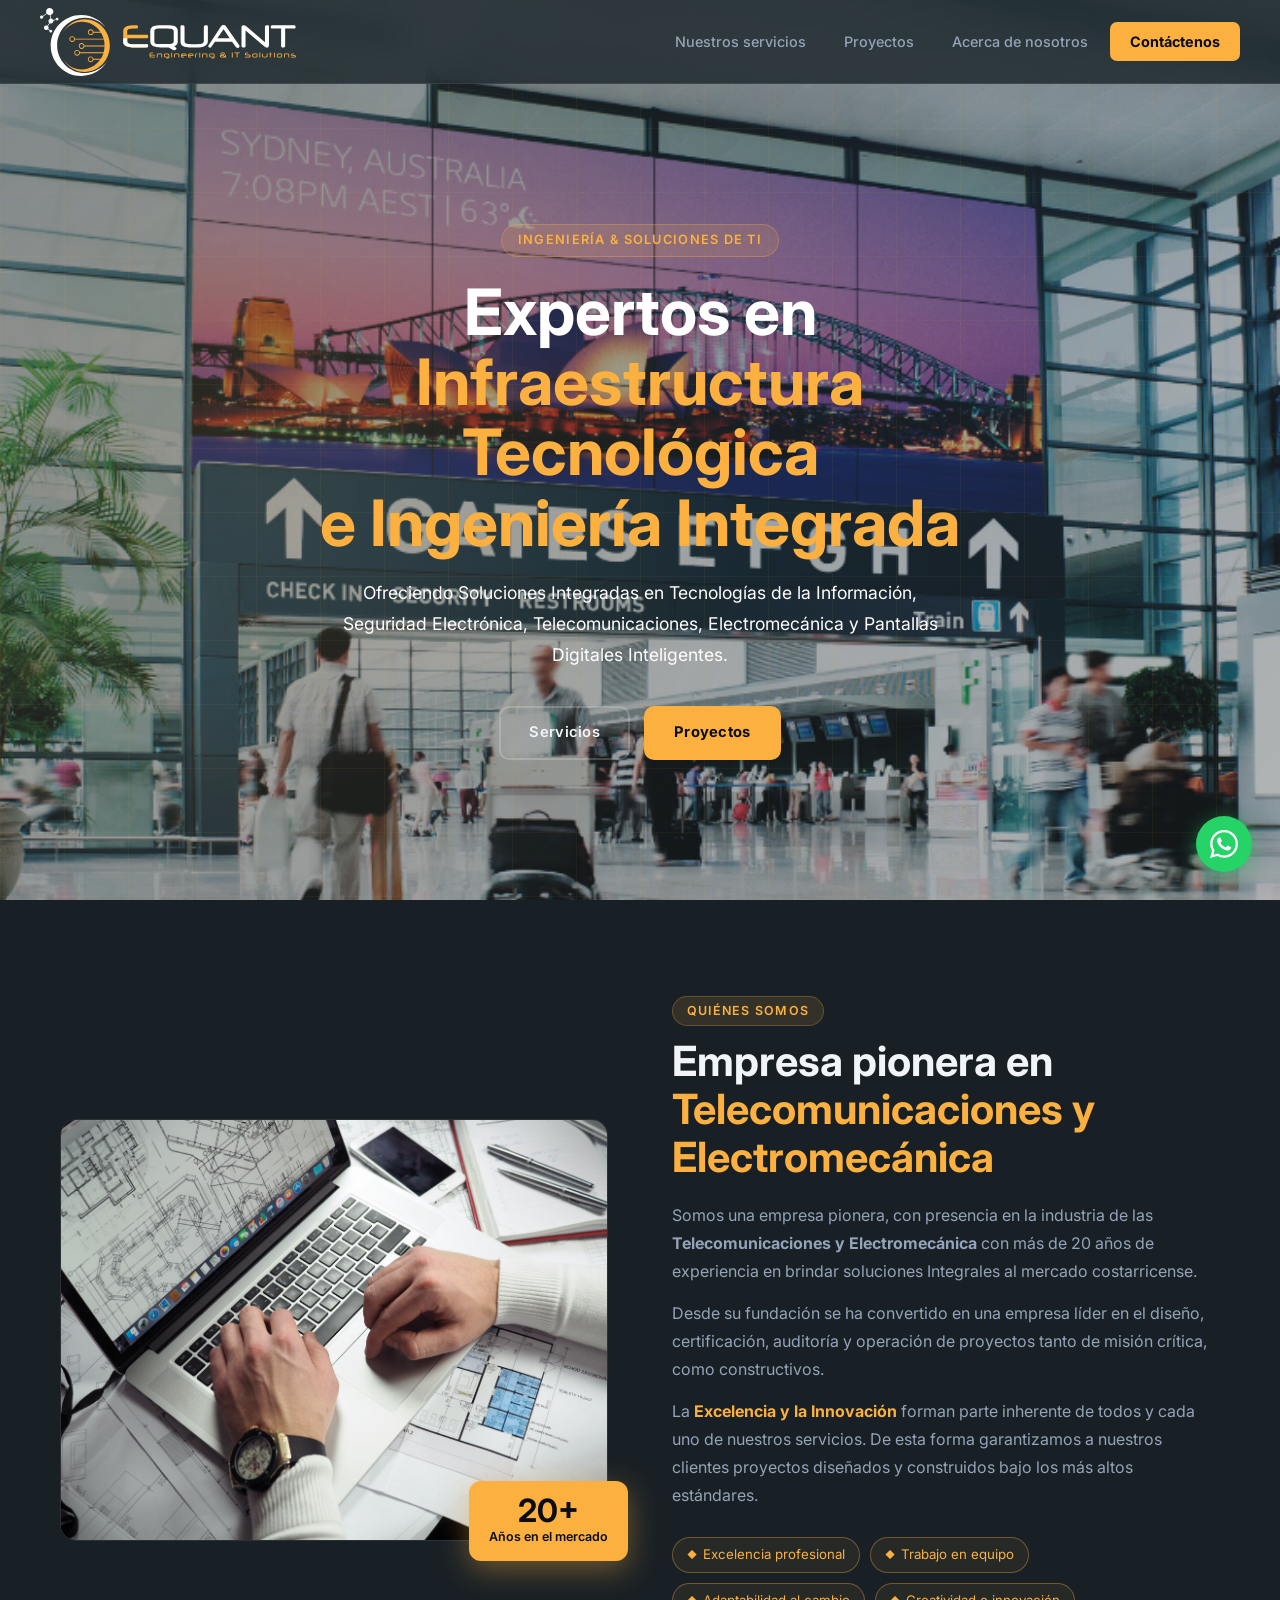
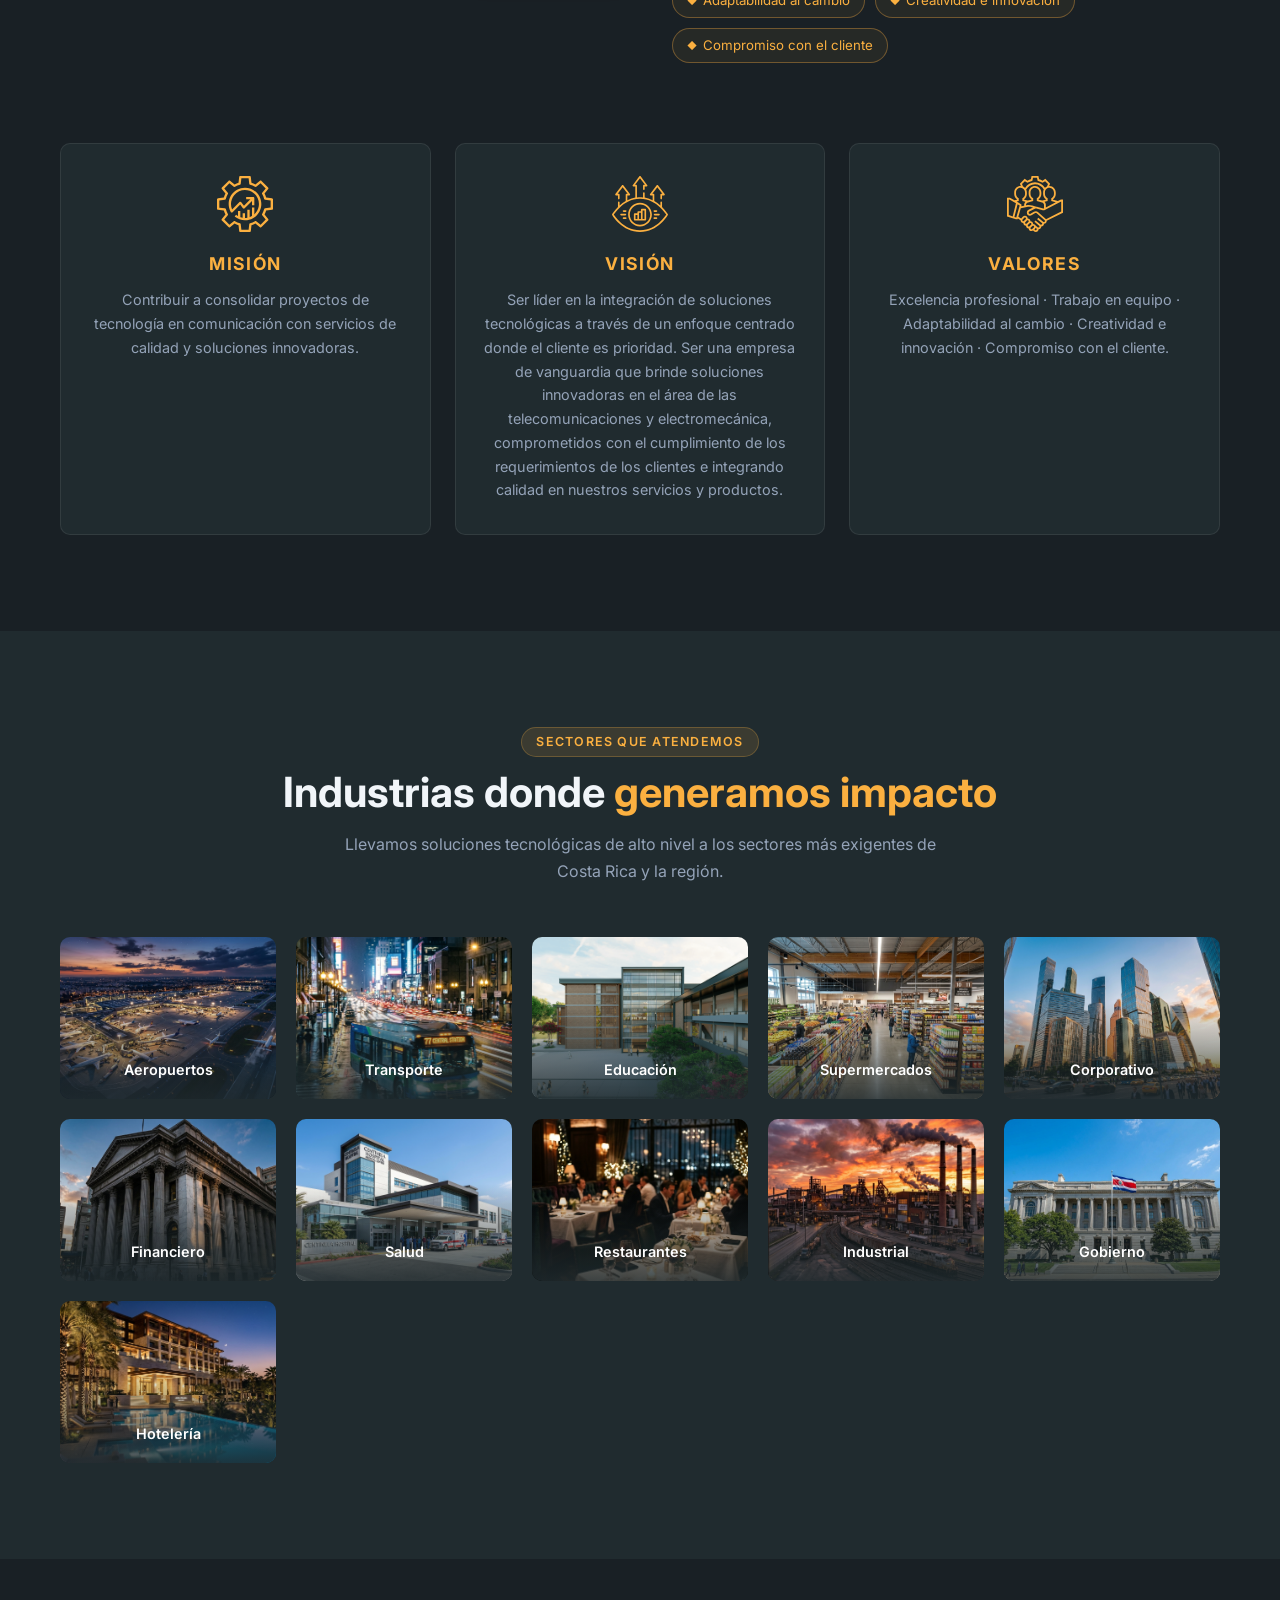
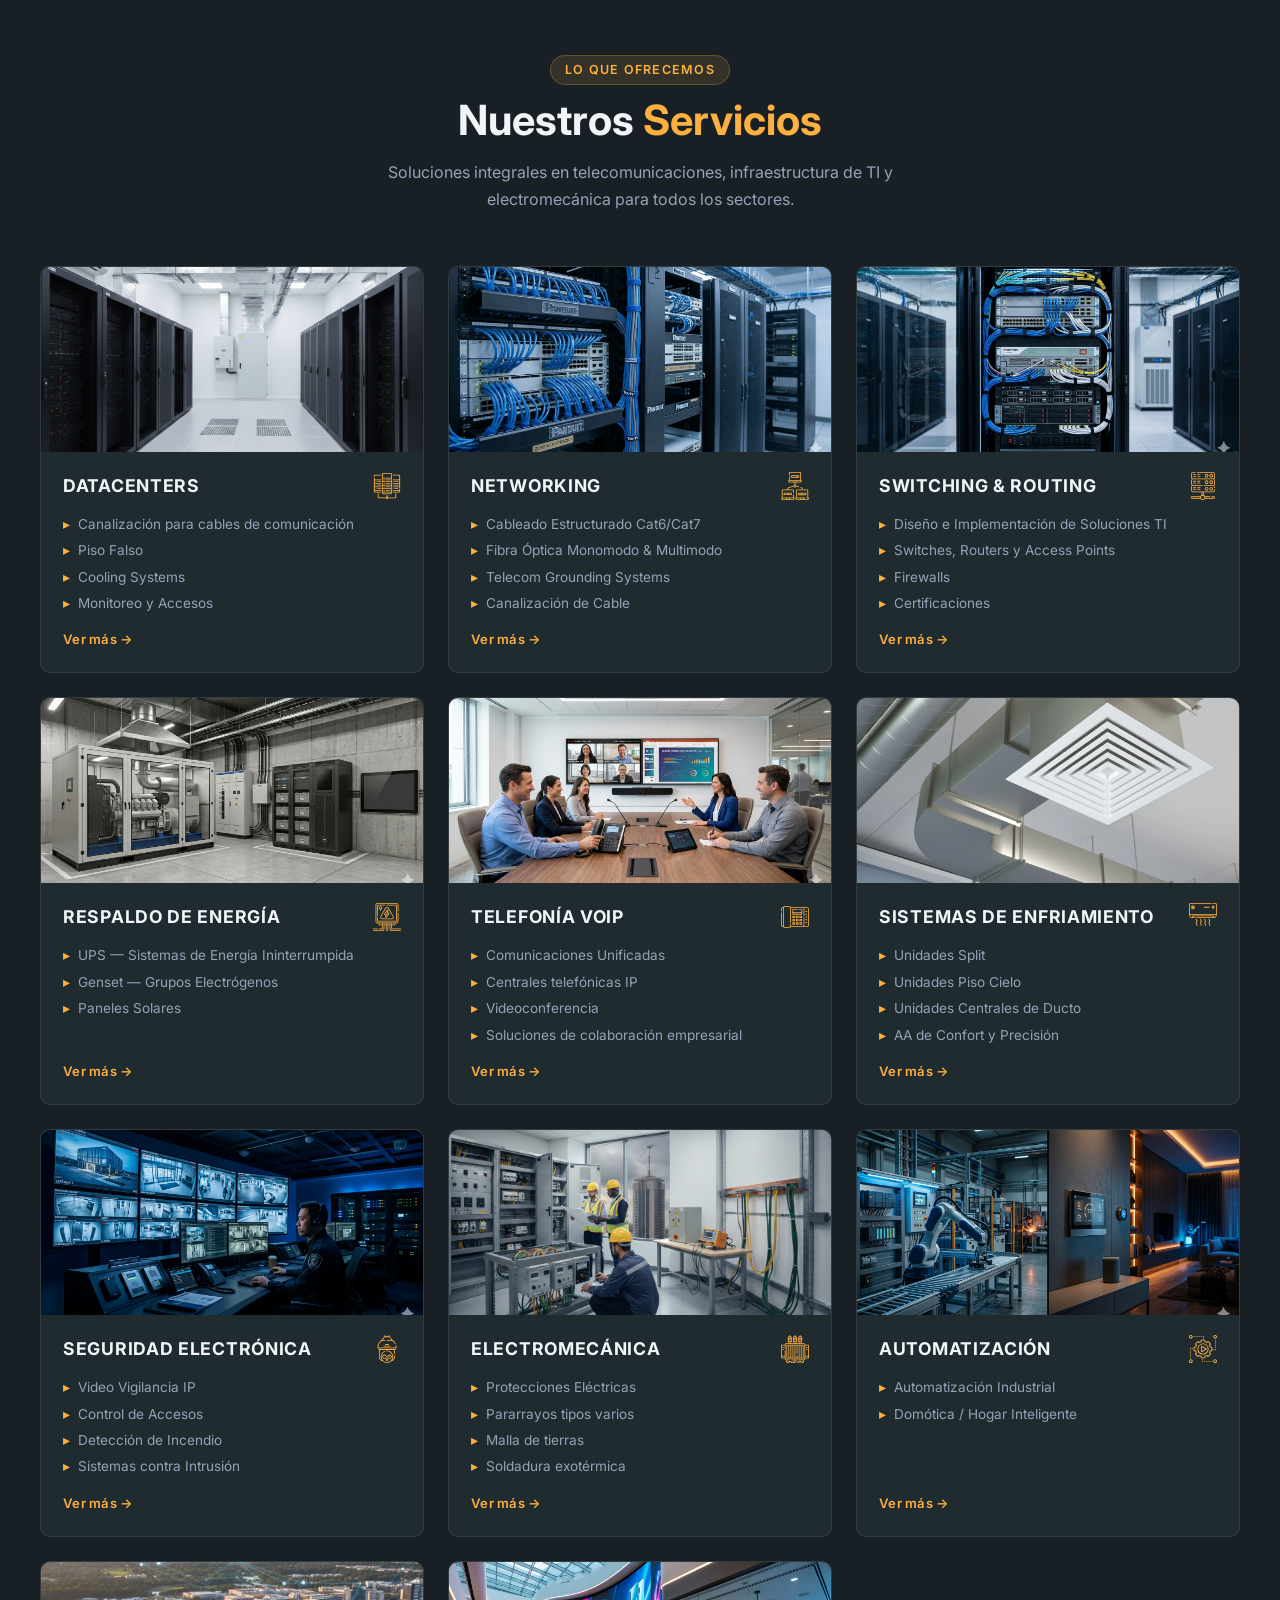
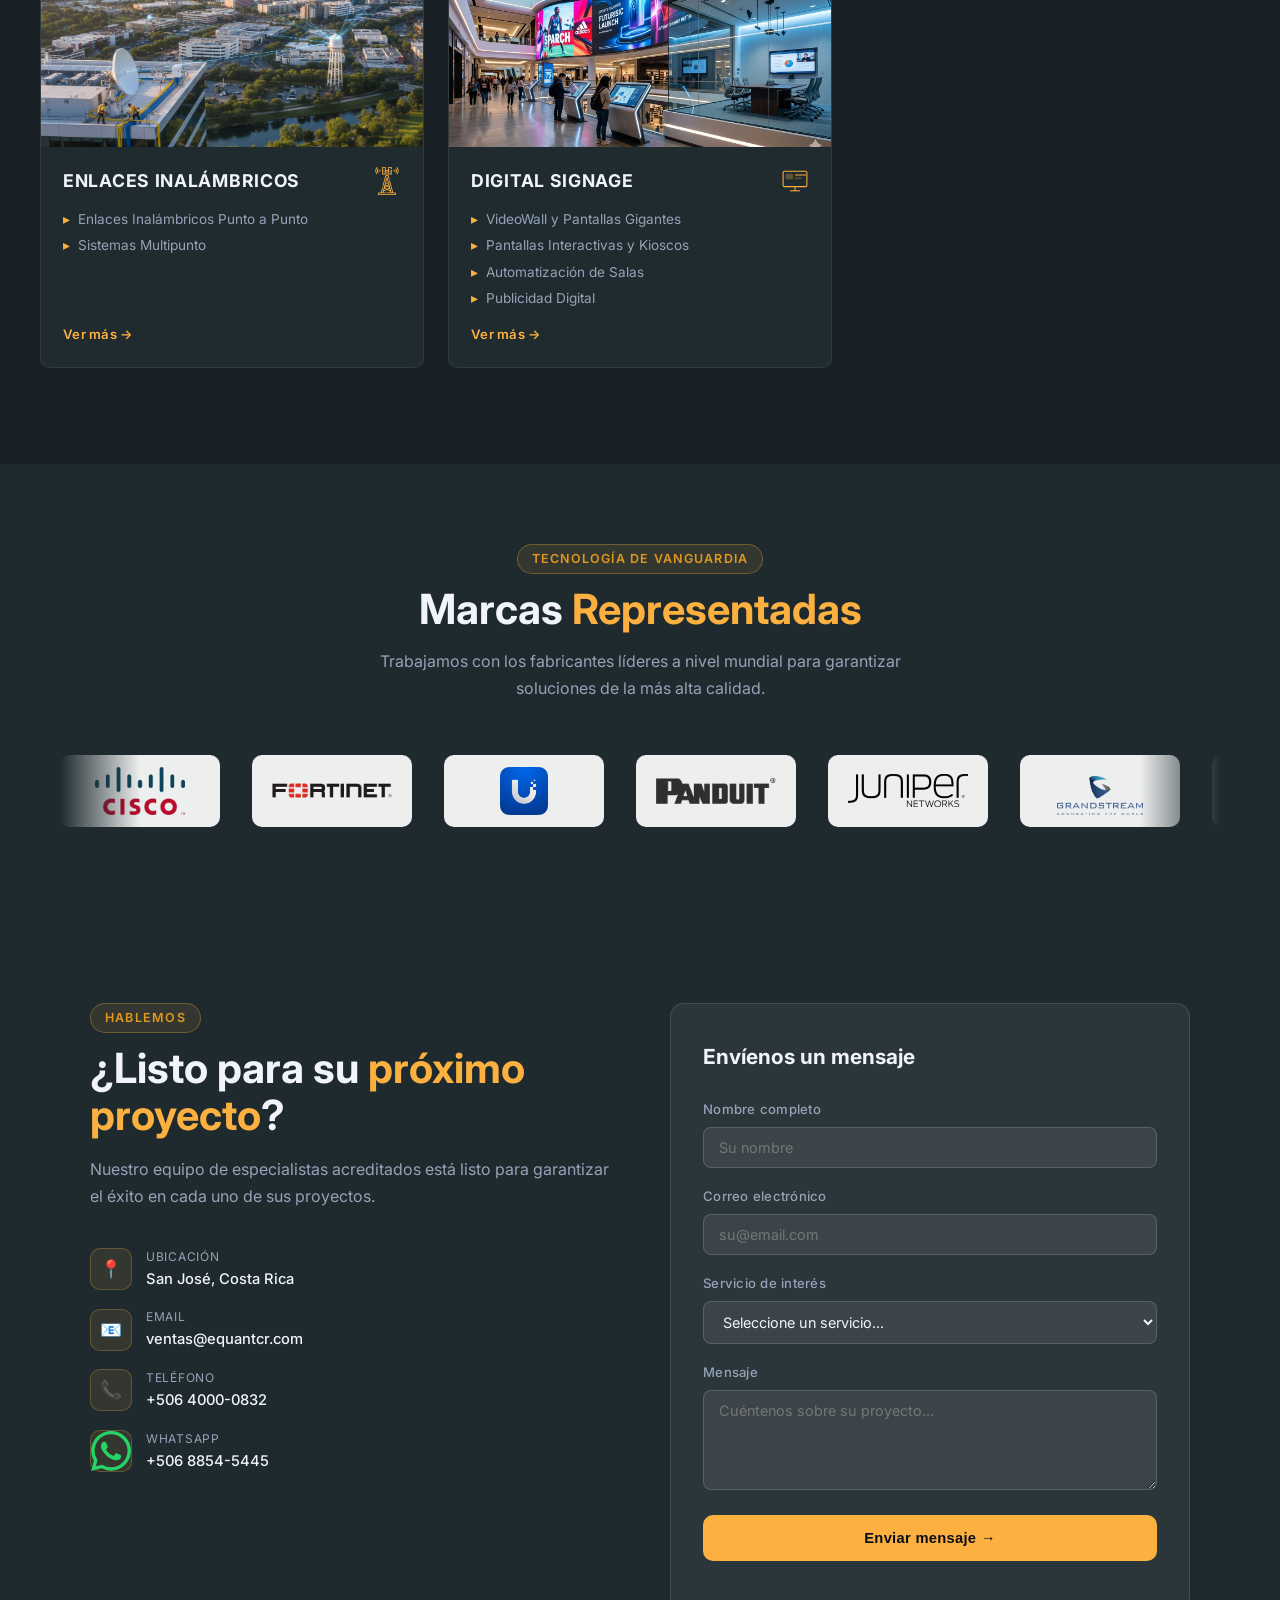
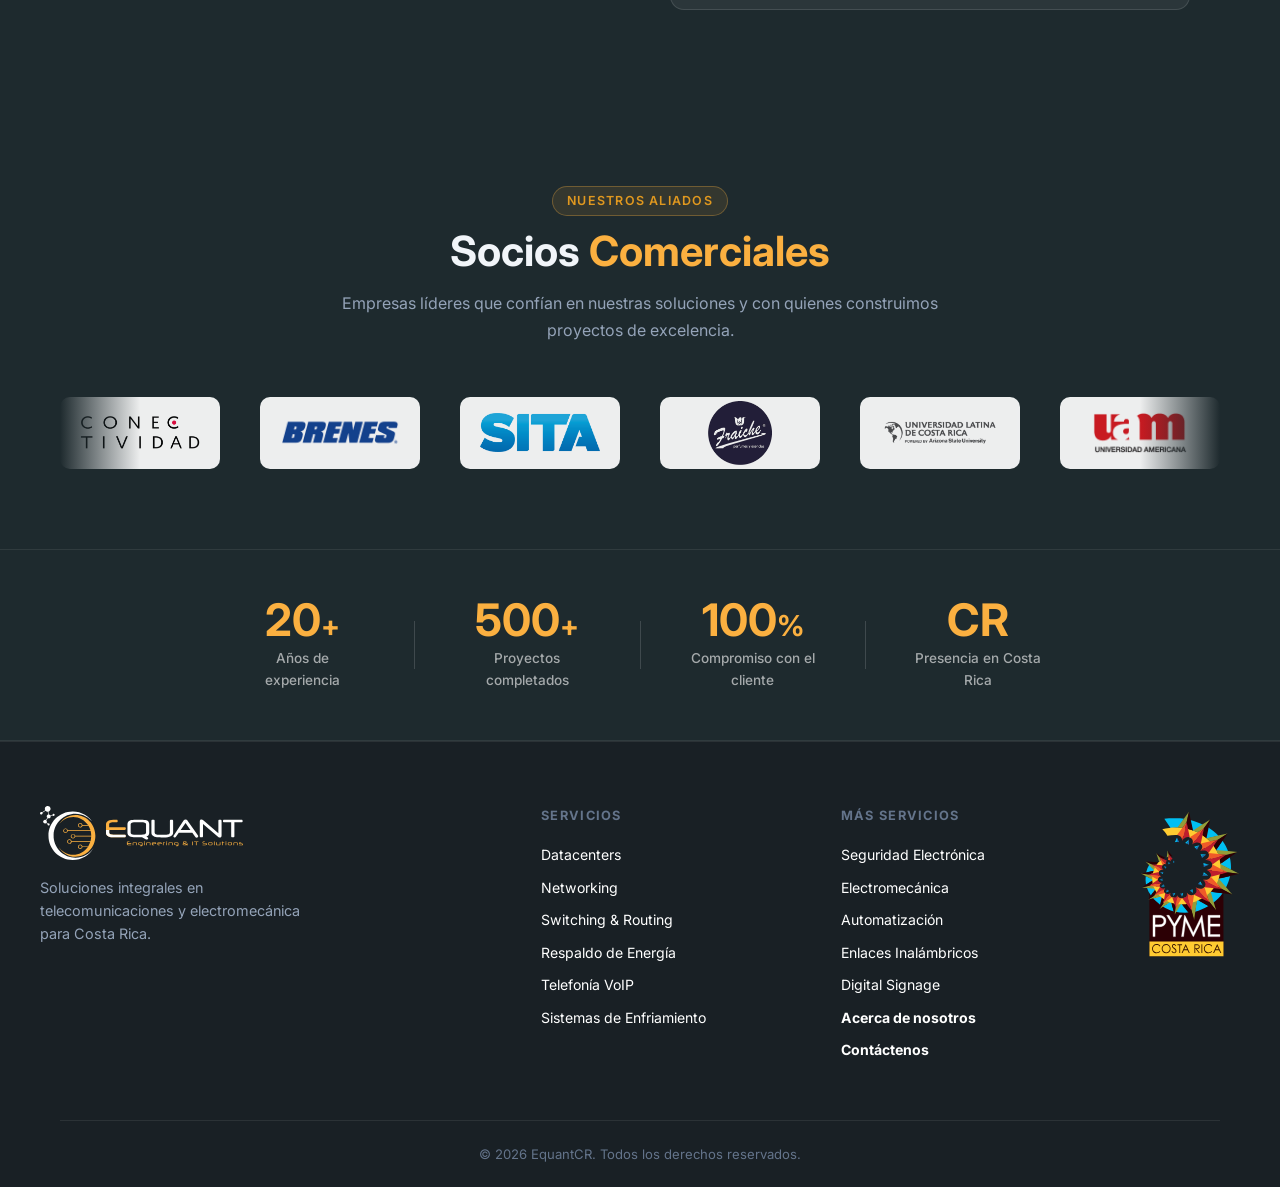
==== index.html @ 4538bd4e "Cambio logos marcas, cliente e imagenes" ====
<!DOCTYPE html>
<html lang="es">
<head>
  <meta charset="UTF-8" />
  <meta name="viewport" content="width=device-width, initial-scale=1.0" />
  <title>EquantCR - Ingeniería &amp; Soluciones de TI</title>
  <link rel="stylesheet" href="css/equant.css" />
</head>
<body>

<header class="site-header" id="inicio">
  <nav class="navbar navbar-fixed">
    <div class="nav-logo">
      <a href="#inicio"><img src="images/logo-equant.svg" alt="EquantCR" class="logo-img"></a>
    </div>
    <div class="nav-links">
      <a href="#servicios" class="nav-link">Nuestros servicios</a>
      <a href="/proyectos" class="nav-link">Proyectos</a>
      <a href="#nosotros" class="nav-link">Acerca de nosotros</a>
      <a href="#contacto" class="nav-link nav-cta">Contáctenos</a>
    </div>
    <button class="hamburger" id="hamburger"><span></span><span></span><span></span></button>
  </nav>
</header>

<section class="hero-section hero-static" id="hero">
  <!-- Mobile: imagen estática fija -->
  <div class="hero-bg-mobile" style="background-image: url('images/backgrounds/hero-bg.jpg');"></div>

  <!-- Desktop: slideshow automático de imágenes -->
  <div class="hero-slideshow" aria-hidden="true">
    <div class="hero-slide is-active" style="background-image: url('images/backgrounds/Pantallas%20digitales/digital%20signage.jpg');"></div>
    <div class="hero-slide" style="background-image: url('images/backgrounds/Networking/fibra.jpg');"></div>
    <div class="hero-slide" style="background-image: url('images/backgrounds/Networking/redesutp.jpg');"></div>
    <div class="hero-slide" style="background-image: url('images/backgrounds/Switching%20y%20routing/cableado.jpg');"></div>
    <div class="hero-slide" style="background-image: url('images/backgrounds/Seguridad%20electr%C3%B3nica/camara.jpg');"></div>
    <div class="hero-slide" style="background-image: url('images/backgrounds/Seguridad%20electr%C3%B3nica/seguridad.jpg');"></div>
    <div class="hero-slide" style="background-image: url('images/backgrounds/Electromec%C3%A1nica/electromecanica.jpg');"></div>
  </div>
  <div class="hero-overlay"></div>
  <div class="hero-bg-pattern"></div>
  <div class="hero-content">
    <div class="hero-tag">Ingeniería &amp; Soluciones de TI</div>
    <h1 class="hero-title" tabindex="-1">
      Expertos en <span class="highlight">Infraestructura Tecnológica <br>e Ingeniería Integrada</span>
    </h1>
    <p class="hero-desc">
      Ofreciendo Soluciones Integradas en Tecnologías de la Información,
      Seguridad Electrónica, Telecomunicaciones, Electromecánica y Pantallas Digitales Inteligentes.
    </p>
    <div class="hero-actions">
      <a href="#servicios" class="btn-ghost">Servicios</a>
      <a href="/proyectos" class="btn-primary">Proyectos</a>
    </div>
  </div>
</section>

<!--<section class="about-section" id="nosotros">
  <div class="about-grid">
    <div class="about-visual">
      <div class="about-img-frame">
        <div class="about-img-wrap">
          <img src="images/about_us.jpg" alt="EquantCR - Empresa de Telecomunicaciones y Electromecánica" class="about-img" onerror="this.style.display='none'; this.nextElementSibling.style.display='flex';">
          <div class="about-img-placeholder" style="display:none;"><span>📷</span></div>
        </div>
        <div class="about-badge">
          <div class="badge-num">20+</div>
          <div class="badge-text">Años en el mercado</div>
        </div>
      </div>
      <div class="about-decoration"></div>
    </div>
    <div class="about-content">
      <div class="section-tag">Quiénes somos</div>
      <p class="about-text">Somos una empresa pionera, con presencia en la industria de las <strong>Telecomunicaciones y Electromecánica</strong> con más de 20 años de experiencia en brindar soluciones Integrales al mercado costarricense.</p>
      <p class="about-text">Desde su fundación se ha convertido en una empresa líder en el diseño, certificación, auditoría y operación de proyectos tanto de misión crítica, como constructivos.</p>
      <p class="about-text">La <strong class="highlight">Excelencia y la Innovación</strong> forman parte inherente de todos y cada uno de nuestros servicios. De esta forma garantizamos a nuestros clientes proyectos diseñados y construidos bajo los más altos estándares.</p>
    </div>
  </div>

  <div class="mvv-grid">
    <div class="mvv-card">
      <div class="mvv-icon">
        <img src="images/icons/business-yellow.svg" alt="Misión EquantCR" class="mvv-icon-img" onerror="this.style.display='none'; this.nextElementSibling.style.display='flex';">
        <div class="mvv-icon-fallback" style="display:none;"><svg viewBox="0 0 40 40" fill="none" xmlns="http://www.w3.org/2000/svg"><circle cx="20" cy="20" r="18" stroke="#FBB040" stroke-width="1.5"></circle><path d="M12 20 L20 12 L28 20 L20 28 Z" stroke="#FBB040" stroke-width="1.5" fill="none"></path><circle cx="20" cy="20" r="4" fill="#FBB040"></circle></svg></div>
      </div>
      <h3>MISIÓN</h3>
      <p>Contribuir a consolidar proyectos de tecnología en comunicación con servicios de calidad y soluciones innovadoras.</p>
    </div>
    <div class="mvv-card">
      <div class="mvv-icon">
        <img src="images/icons/vision-yellow.svg" alt="Visión EquantCR" class="mvv-icon-img" onerror="this.style.display='none'; this.nextElementSibling.style.display='flex';">
        <div class="mvv-icon-fallback" style="display:none;"><svg viewBox="0 0 40 40" fill="none" xmlns="http://www.w3.org/2000/svg"><circle cx="20" cy="20" r="18" stroke="#FBB040" stroke-width="1.5"></circle><circle cx="20" cy="20" r="10" stroke="#FBB040" stroke-width="1"></circle><circle cx="20" cy="20" r="4" fill="#FBB040"></circle><line x1="20" y1="2" x2="20" y2="8" stroke="#FBB040" stroke-width="1.5"></line><line x1="20" y1="32" x2="20" y2="38" stroke="#FBB040" stroke-width="1.5"></line><line x1="2" y1="20" x2="8" y2="20" stroke="#FBB040" stroke-width="1.5"></line><line x1="32" y1="20" x2="38" y2="20" stroke="#FBB040" stroke-width="1.5"></line></svg></div>
      </div>
      <h3>VISIÓN</h3>
      <p>Ser líder en la integración de soluciones tecnológicas a través de un enfoque centrado donde el cliente es prioridad. Ser una empresa de vanguardia que brinde soluciones innovadoras en el área de las telecomunicaciones y electromecánica, comprometidos con el cumplimiento de los requerimientos de los clientes e integrando calidad en nuestros servicios y productos.</p>
    </div>
    <div class="mvv-card">
      <div class="mvv-icon">
        <img src="images/icons/team-yellow.svg" alt="Valores EquantCR" class="mvv-icon-img" onerror="this.style.display='none'; this.nextElementSibling.style.display='flex';">
        <div class="mvv-icon-fallback" style="display:none;"><svg viewBox="0 0 40 40" fill="none" xmlns="http://www.w3.org/2000/svg"><polygon points="20,4 25,15 38,15 28,23 32,36 20,28 8,36 12,23 2,15 15,15" stroke="#FBB040" stroke-width="1.5" fill="none"></polygon><circle cx="20" cy="20" r="4" fill="#FBB040"></circle></svg></div>
      </div>
      <h3>VALORES</h3>
      <p>Excelencia profesional · Trabajo en equipo · Adaptabilidad al cambio · Creatividad e innovación · Compromiso con el cliente.</p>
    </div>
  </div>
</section>
-->

<section class="about-section" id="nosotros">
  <div class="about-grid">
    <div class="about-visual">
      <div class="about-img-frame">
        <div class="about-img-wrap">
          <img src="images/about_us.jpg" alt="EquantCR - Empresa de Telecomunicaciones y Electromecánica" class="about-img" onerror="this.style.display='none'; this.nextElementSibling.style.display='flex';">
          <div class="about-img-placeholder" style="display:none;"><span>📷</span></div>
        </div>
        <div class="about-badge">
          <div class="badge-num">20+</div>
          <div class="badge-text">Años en el mercado</div>
        </div>
      </div>
      <div class="about-decoration"></div>
    </div>
    <div class="about-content">
      <div class="section-tag">Quiénes somos</div>
      <h2 class="section-title">Empresa pionera en <span class="highlight">Telecomunicaciones y Electromecánica</span></h2>
      <p class="about-text">Somos una empresa pionera, con presencia en la industria de las <strong>Telecomunicaciones y Electromecánica</strong> con más de 20 años de experiencia en brindar soluciones Integrales al mercado costarricense.</p>
      <p class="about-text">Desde su fundación se ha convertido en una empresa líder en el diseño, certificación, auditoría y operación de proyectos tanto de misión crítica, como constructivos.</p>
      <p class="about-text">La <strong class="highlight">Excelencia y la Innovación</strong> forman parte inherente de todos y cada uno de nuestros servicios. De esta forma garantizamos a nuestros clientes proyectos diseñados y construidos bajo los más altos estándares.</p>
      <div class="values-grid">
        <div class="value-chip"><span class="value-dot">◆</span> Excelencia profesional</div>
        <div class="value-chip"><span class="value-dot">◆</span> Trabajo en equipo</div>
        <div class="value-chip"><span class="value-dot">◆</span> Adaptabilidad al cambio</div>
        <div class="value-chip"><span class="value-dot">◆</span> Creatividad e innovación</div>
        <div class="value-chip"><span class="value-dot">◆</span> Compromiso con el cliente</div>
      </div>
    </div>
  </div>

  <div class="mvv-grid">
    <div class="mvv-card">
      <div class="mvv-icon">
        <img src="images/icons/business-yellow.svg" alt="Misión EquantCR" class="mvv-icon-img" onerror="this.style.display='none'; this.nextElementSibling.style.display='flex';">
        <div class="mvv-icon-fallback" style="display:none;">
          <svg viewBox="0 0 40 40" fill="none" xmlns="http://www.w3.org/2000/svg"><circle cx="20" cy="20" r="18" stroke="#FBB040" stroke-width="1.5"></circle><path d="M12 20 L20 12 L28 20 L20 28 Z" stroke="#FBB040" stroke-width="1.5" fill="none"></path><circle cx="20" cy="20" r="4" fill="#FBB040"></circle></svg>
        </div>
      </div>
      <h3>MISIÓN</h3>
      <p>Contribuir a consolidar proyectos de tecnología en comunicación con servicios de calidad y soluciones innovadoras.</p>
    </div>
    <div class="mvv-card">
      <div class="mvv-icon">
        <img src="images/icons/vision-yellow.svg" alt="Visión EquantCR" class="mvv-icon-img" onerror="this.style.display='none'; this.nextElementSibling.style.display='flex';">
        <div class="mvv-icon-fallback" style="display:none;">
          <svg viewBox="0 0 40 40" fill="none" xmlns="http://www.w3.org/2000/svg"><circle cx="20" cy="20" r="18" stroke="#FBB040" stroke-width="1.5"></circle><circle cx="20" cy="20" r="10" stroke="#FBB040" stroke-width="1"></circle><circle cx="20" cy="20" r="4" fill="#FBB040"></circle><line x1="20" y1="2" x2="20" y2="8" stroke="#FBB040" stroke-width="1.5"></line><line x1="20" y1="32" x2="20" y2="38" stroke="#FBB040" stroke-width="1.5"></line><line x1="2" y1="20" x2="8" y2="20" stroke="#FBB040" stroke-width="1.5"></line><line x1="32" y1="20" x2="38" y2="20" stroke="#FBB040" stroke-width="1.5"></line></svg>
        </div>
      </div>
      <h3>VISIÓN</h3>
      <p>Ser líder en la integración de soluciones tecnológicas a través de un enfoque centrado donde el cliente es prioridad. Ser una empresa de vanguardia que brinde soluciones innovadoras en el área de las telecomunicaciones y electromecánica, comprometidos con el cumplimiento de los requerimientos de los clientes e integrando calidad en nuestros servicios y productos.</p>
    </div>
    <div class="mvv-card">
      <div class="mvv-icon">
        <img src="images/icons/team-yellow.svg" alt="Valores EquantCR" class="mvv-icon-img" onerror="this.style.display='none'; this.nextElementSibling.style.display='flex';">
        <div class="mvv-icon-fallback" style="display:none;">
          <svg viewBox="0 0 40 40" fill="none" xmlns="http://www.w3.org/2000/svg"><polygon points="20,4 25,15 38,15 28,23 32,36 20,28 8,36 12,23 2,15 15,15" stroke="#FBB040" stroke-width="1.5" fill="none"></polygon><circle cx="20" cy="20" r="4" fill="#FBB040"></circle></svg>
        </div>
      </div>
      <h3>VALORES</h3>
      <p>Excelencia profesional · Trabajo en equipo · Adaptabilidad al cambio · Creatividad e innovación · Compromiso con el cliente.</p>
    </div>
  </div>
</section>


<section class="industries-section" id="industrias">
  <div class="industries-inner">
    <div class="section-header">
      <div class="section-tag">Sectores que atendemos</div>
      <h2 class="section-title">Industrias donde <span class="highlight">generamos impacto</span></h2>
      <p class="section-desc">Llevamos soluciones tecnológicas de alto nivel a los sectores más exigentes de Costa Rica y la región.</p>
    </div>
    <div class="industries-grid">
      <div class="industry-card"><div class="industry-img-wrap"><img src="images/industries/Aeropuertos.png" alt="Aeropuertos — EquantCR" onerror="this.style.display='none'; this.nextElementSibling.style.display='flex';"><div class="industry-img-placeholder" style="display:none;"><span> </span></div><div class="industry-overlay"><div class="industry-icon"> </div><h3 class="industry-name">Aeropuertos</h3></div></div></div>
      <div class="industry-card"><div class="industry-img-wrap"><img src="images/industries/transporte.png" alt="Transporte — EquantCR" onerror="this.style.display='none'; this.nextElementSibling.style.display='flex';"><div class="industry-img-placeholder" style="display:none;"><span> </span></div><div class="industry-overlay"><div class="industry-icon"> </div><h3 class="industry-name">Transporte</h3></div></div></div>
      <div class="industry-card"><div class="industry-img-wrap"><img src="images/industries/Educacion.png" alt="Educación — EquantCR" onerror="this.style.display='none'; this.nextElementSibling.style.display='flex';"><div class="industry-img-placeholder" style="display:none;"><span> </span></div><div class="industry-overlay"><div class="industry-icon"> </div><h3 class="industry-name">Educación</h3></div></div></div>
      <div class="industry-card"><div class="industry-img-wrap"><img src="images/industries/Supermercados.png" alt="Supermercados — EquantCR" onerror="this.style.display='none'; this.nextElementSibling.style.display='flex';"><div class="industry-img-placeholder" style="display:none;"><span> </span></div><div class="industry-overlay"><div class="industry-icon"> </div><h3 class="industry-name">Supermercados</h3></div></div></div>
      <div class="industry-card"><div class="industry-img-wrap"><img src="images/industries/corporativo.png" alt="Corporativo — EquantCR" onerror="this.style.display='none'; this.nextElementSibling.style.display='flex';"><div class="industry-img-placeholder" style="display:none;"><span> </span></div><div class="industry-overlay"><div class="industry-icon"> </div><h3 class="industry-name">Corporativo</h3></div></div></div>
      <div class="industry-card"><div class="industry-img-wrap"><img src="images/industries/Financiero.png" alt="Financiero — EquantCR" onerror="this.style.display='none'; this.nextElementSibling.style.display='flex';"><div class="industry-img-placeholder" style="display:none;"><span> </span></div><div class="industry-overlay"><div class="industry-icon"> </div><h3 class="industry-name">Financiero</h3></div></div></div>
      <div class="industry-card"><div class="industry-img-wrap"><img src="images/industries/salud.png" alt="Salud — EquantCR" onerror="this.style.display='none'; this.nextElementSibling.style.display='flex';"><div class="industry-img-placeholder" style="display:none;"><span> </span></div><div class="industry-overlay"><div class="industry-icon"> </div><h3 class="industry-name">Salud</h3></div></div></div>
      <div class="industry-card"><div class="industry-img-wrap"><img src="images/industries/restaurantes.png" alt="Restaurantes — EquantCR" onerror="this.style.display='none'; this.nextElementSibling.style.display='flex';"><div class="industry-img-placeholder" style="display:none;"><span> </span></div><div class="industry-overlay"><div class="industry-icon"> </div><h3 class="industry-name">Restaurantes</h3></div></div></div>
      <div class="industry-card"><div class="industry-img-wrap"><img src="images/industries/industrial.png" alt="Industrial — EquantCR" onerror="this.style.display='none'; this.nextElementSibling.style.display='flex';"><div class="industry-img-placeholder" style="display:none;"><span> </span></div><div class="industry-overlay"><div class="industry-icon"> </div><h3 class="industry-name">Industrial</h3></div></div></div>
      <div class="industry-card"><div class="industry-img-wrap"><img src="images/industries/gobierno.png" alt="Gobierno — EquantCR" onerror="this.style.display='none'; this.nextElementSibling.style.display='flex';"><div class="industry-img-placeholder" style="display:none;"><span> </span></div><div class="industry-overlay"><div class="industry-icon"> </div><h3 class="industry-name">Gobierno</h3></div></div></div>
      <div class="industry-card"><div class="industry-img-wrap"><img src="images/industries/hoteleria.png" alt="Hotelería — EquantCR" onerror="this.style.display='none'; this.nextElementSibling.style.display='flex';"><div class="industry-img-placeholder" style="display:none;"><span> </span></div><div class="industry-overlay"><div class="industry-icon"> </div><h3 class="industry-name">Hotelería</h3></div></div></div>
    </div>
  </div>
</section>

<section class="services-section" id="servicios">
  <div class="section-header">
    <div class="section-tag">Lo que ofrecemos</div>
    <h2 class="section-title">Nuestros <span class="highlight">Servicios</span></h2>
    <p class="section-desc">Soluciones integrales en telecomunicaciones, infraestructura de TI y electromecánica para todos los sectores.</p>
  </div>
  <div class="services-grid">

    <div class="service-card">
      <a href="datacenters.html" class="service-card-image-link"><div class="service-card-image"><img src="images/datacenters/card.jpg" alt="DATACENTERS" onerror="this.style.display='none'; this.nextElementSibling.style.display='flex';"><div class="service-card-image-placeholder" style="display:none;"><div class="service-icon"><img src="images/icons/data-center-yellow.svg" alt="DATACENTERS" class="service-icon-img"></div></div></div></a>
      <div class="service-card-body">
        <div class="service-card-top" style="display:flex;flex-direction:row;justify-content:space-between;align-items:center;">
          <a href="datacenters.html" class="service-title-link"><h3 class="service-title">DATACENTERS</h3></a>
          <div class="service-icon" style="width:28px;height:28px;flex-shrink:0;"><img src="images/icons/data-center-yellow.svg" alt="DATACENTERS" class="service-icon-img"></div>
        </div>
        <ul class="service-list"><li><span class="bullet">▸</span> Canalización para cables de comunicación</li><li><span class="bullet">▸</span> Piso Falso</li><li><span class="bullet">▸</span> Cooling Systems</li><li><span class="bullet">▸</span> Monitoreo y Accesos</li></ul>
        <a href="datacenters.html" class="service-card-btn">Ver más →</a>
      </div>
      <div class="service-card-glow"></div>
    </div>

    <div class="service-card">
      <a href="networking.html" class="service-card-image-link"><div class="service-card-image"><img src="images/networking/card.jpg" alt="NETWORKING" onerror="this.style.display='none'; this.nextElementSibling.style.display='flex';"><div class="service-card-image-placeholder" style="display:none;"><div class="service-icon"><img src="images/icons/connection-yellow.svg" alt="NETWORKING" class="service-icon-img"></div></div></div></a>
      <div class="service-card-body">
        <div class="service-card-top" style="display:flex;flex-direction:row;justify-content:space-between;align-items:center;">
          <a href="networking.html" class="service-title-link"><h3 class="service-title">NETWORKING</h3></a>
          <div class="service-icon" style="width:28px;height:28px;flex-shrink:0;"><img src="images/icons/connection-yellow.svg" alt="NETWORKING" class="service-icon-img"></div>
        </div>
        <ul class="service-list"><li><span class="bullet">▸</span> Cableado Estructurado Cat6/Cat7</li><li><span class="bullet">▸</span> Fibra Óptica Monomodo &amp; Multimodo</li><li><span class="bullet">▸</span> Telecom Grounding Systems</li><li><span class="bullet">▸</span> Canalización de Cable</li></ul>
        <a href="networking.html" class="service-card-btn">Ver más →</a>
      </div>
      <div class="service-card-glow"></div>
    </div>

    <div class="service-card">
      <a href="switching.html" class="service-card-image-link"><div class="service-card-image"><img src="images/switching/card.jpeg" alt="SWITCHING &amp; ROUTING" onerror="this.style.display='none'; this.nextElementSibling.style.display='flex';"><div class="service-card-image-placeholder" style="display:none;"><div class="service-icon"><img src="images/icons/server-yellow.svg" alt="SWITCHING &amp; ROUTING" class="service-icon-img"></div></div></div></a>
      <div class="service-card-body">
        <div class="service-card-top" style="display:flex;flex-direction:row;justify-content:space-between;align-items:center;">
          <a href="switching.html" class="service-title-link"><h3 class="service-title">SWITCHING &amp; ROUTING</h3></a>
          <div class="service-icon" style="width:28px;height:28px;flex-shrink:0;"><img src="images/icons/server-yellow.svg" alt="SWITCHING &amp; ROUTING" class="service-icon-img"></div>
        </div>
        <ul class="service-list"><li><span class="bullet">▸</span> Diseño e Implementación de Soluciones TI</li><li><span class="bullet">▸</span> Switches, Routers y Access Points</li><li><span class="bullet">▸</span> Firewalls</li><li><span class="bullet">▸</span> Certificaciones</li></ul>
        <a href="switching.html" class="service-card-btn">Ver más →</a>
      </div>
      <div class="service-card-glow"></div>
    </div>

    <div class="service-card">
      <a href="respaldoDeEnergia.html" class="service-card-image-link"><div class="service-card-image"><img src="images/respenergia/card.jpeg" alt="RESPALDO DE ENERGÍA" onerror="this.style.display='none'; this.nextElementSibling.style.display='flex';"><div class="service-card-image-placeholder" style="display:none;"><div class="service-icon"><img src="images/icons/electrical-panel-yellow.svg" alt="RESPALDO DE ENERGÍA" class="service-icon-img"></div></div></div></a>
      <div class="service-card-body">
        <div class="service-card-top" style="display:flex;flex-direction:row;justify-content:space-between;align-items:center;">
          <a href="respaldoDeEnergia.html" class="service-title-link"><h3 class="service-title">RESPALDO DE ENERGÍA</h3></a>
          <div class="service-icon" style="width:28px;height:28px;flex-shrink:0;"><img src="images/icons/electrical-panel-yellow.svg" alt="RESPALDO DE ENERGÍA" class="service-icon-img"></div>
        </div>
        <ul class="service-list"><li><span class="bullet">▸</span> UPS — Sistemas de Energía Ininterrumpida</li><li><span class="bullet">▸</span> Genset — Grupos Electrógenos</li><li><span class="bullet">▸</span> Paneles Solares</li></ul>
        <a href="respaldoDeEnergia.html" class="service-card-btn">Ver más →</a>
      </div>
      <div class="service-card-glow"></div>
    </div>

    <div class="service-card">
      <a href="telefoniaVoip.html" class="service-card-image-link"><div class="service-card-image"><img src="images/voip/card.jpeg" alt="TELEFONÍA VOIP" onerror="this.style.display='none'; this.nextElementSibling.style.display='flex';"><div class="service-card-image-placeholder" style="display:none;"><div class="service-icon"><img src="images/icons/telephone-yellow.svg" alt="TELEFONÍA VOIP" class="service-icon-img"></div></div></div></a>
      <div class="service-card-body">
        <div class="service-card-top" style="display:flex;flex-direction:row;justify-content:space-between;align-items:center;">
          <a href="telefoniaVoip.html" class="service-title-link"><h3 class="service-title">TELEFONÍA VOIP</h3></a>
          <div class="service-icon" style="width:28px;height:28px;flex-shrink:0;"><img src="images/icons/telephone-yellow.svg" alt="TELEFONÍA VOIP" class="service-icon-img"></div>
        </div>
        <ul class="service-list"><li><span class="bullet">▸</span> Comunicaciones Unificadas</li><li><span class="bullet">▸</span> Centrales telefónicas IP</li><li><span class="bullet">▸</span> Videoconferencia</li><li><span class="bullet">▸</span> Soluciones de colaboración empresarial</li></ul>
        <a href="telefoniaVoip.html" class="service-card-btn">Ver más →</a>
      </div>
      <div class="service-card-glow"></div>
    </div>

    <div class="service-card">
      <a href="sistemasDeEnfriamiento.html" class="service-card-image-link"><div class="service-card-image"><img src="images/enfriamiento/card.png" alt="SISTEMAS DE ENFRIAMIENTO" onerror="this.style.display='none'; this.nextElementSibling.style.display='flex';"><div class="service-card-image-placeholder" style="display:none;"><div class="service-icon"><img src="images/icons/air-conditioner-yellow.svg" alt="SISTEMAS DE ENFRIAMIENTO" class="service-icon-img"></div></div></div></a>
      <div class="service-card-body">
        <div class="service-card-top" style="display:flex;flex-direction:row;justify-content:space-between;align-items:center;">
          <a href="sistemasDeEnfriamiento.html" class="service-title-link"><h3 class="service-title">SISTEMAS DE ENFRIAMIENTO</h3></a>
          <div class="service-icon" style="width:28px;height:28px;flex-shrink:0;"><img src="images/icons/air-conditioner-yellow.svg" alt="SISTEMAS DE ENFRIAMIENTO" class="service-icon-img"></div>
        </div>
        <ul class="service-list"><li><span class="bullet">▸</span> Unidades Split</li><li><span class="bullet">▸</span> Unidades Piso Cielo</li><li><span class="bullet">▸</span> Unidades Centrales de Ducto</li><li><span class="bullet">▸</span> AA de Confort y Precisión</li></ul>
        <a href="sistemasDeEnfriamiento.html" class="service-card-btn">Ver más →</a>
      </div>
      <div class="service-card-glow"></div>
    </div>

    <div class="service-card">
      <a href="seguridadElectronica.html" class="service-card-image-link"><div class="service-card-image"><img src="images/segelectronica/card.jpg" alt="SEGURIDAD ELECTRÓNICA" onerror="this.style.display='none'; this.nextElementSibling.style.display='flex';"><div class="service-card-image-placeholder" style="display:none;"><div class="service-icon"><img src="images/icons/high-speed-dome-camera-yellow.svg" alt="SEGURIDAD ELECTRÓNICA" class="service-icon-img"></div></div></div></a>
      <div class="service-card-body">
        <div class="service-card-top" style="display:flex;flex-direction:row;justify-content:space-between;align-items:center;">
          <a href="seguridadElectronica.html" class="service-title-link"><h3 class="service-title">SEGURIDAD ELECTRÓNICA</h3></a>
          <div class="service-icon" style="width:28px;height:28px;flex-shrink:0;"><img src="images/icons/high-speed-dome-camera-yellow.svg" alt="SEGURIDAD ELECTRÓNICA" class="service-icon-img"></div>
        </div>
        <ul class="service-list"><li><span class="bullet">▸</span> Video Vigilancia IP</li><li><span class="bullet">▸</span> Control de Accesos</li><li><span class="bullet">▸</span> Detección de Incendio</li><li><span class="bullet">▸</span> Sistemas contra Intrusión</li></ul>
        <a href="seguridadElectronica.html" class="service-card-btn">Ver más →</a>
      </div>
      <div class="service-card-glow"></div>
    </div>

    <div class="service-card">
      <a href="electromecanica.html" class="service-card-image-link"><div class="service-card-image"><img src="images/electromecanica/card.jpg" alt="ELECTROMECÁNICA" onerror="this.style.display='none'; this.nextElementSibling.style.display='flex';"><div class="service-card-image-placeholder" style="display:none;"><div class="service-icon"><img src="images/icons/transformer-yellow.svg" alt="ELECTROMECÁNICA" class="service-icon-img"></div></div></div></a>
      <div class="service-card-body">
        <div class="service-card-top" style="display:flex;flex-direction:row;justify-content:space-between;align-items:center;">
          <a href="electromecanica.html" class="service-title-link"><h3 class="service-title">ELECTROMECÁNICA</h3></a>
          <div class="service-icon" style="width:28px;height:28px;flex-shrink:0;"><img src="images/icons/transformer-yellow.svg" alt="ELECTROMECÁNICA" class="service-icon-img"></div>
        </div>
        <ul class="service-list"><li><span class="bullet">▸</span> Protecciones Eléctricas</li><li><span class="bullet">▸</span> Pararrayos tipos varios</li><li><span class="bullet">▸</span> Malla de tierras</li><li><span class="bullet">▸</span> Soldadura exotérmica</li></ul>
        <a href="electromecanica.html" class="service-card-btn">Ver más →</a>
      </div>
      <div class="service-card-glow"></div>
    </div>

    <div class="service-card">
      <a href="automatizacion.html" class="service-card-image-link"><div class="service-card-image"><img src="images/automatizacion/card.jpg" alt="AUTOMATIZACIÓN" onerror="this.style.display='none'; this.nextElementSibling.style.display='flex';"><div class="service-card-image-placeholder" style="display:none;"><div class="service-icon"><img src="images/icons/automation-yellow.svg" alt="AUTOMATIZACIÓN" class="service-icon-img"></div></div></div></a>
      <div class="service-card-body">
        <div class="service-card-top" style="display:flex;flex-direction:row;justify-content:space-between;align-items:center;">
          <a href="automatizacion.html" class="service-title-link"><h3 class="service-title">AUTOMATIZACIÓN</h3></a>
          <div class="service-icon" style="width:28px;height:28px;flex-shrink:0;"><img src="images/icons/automation-yellow.svg" alt="AUTOMATIZACIÓN" class="service-icon-img"></div>
        </div>
        <ul class="service-list"><li><span class="bullet">▸</span> Automatización Industrial</li><li><span class="bullet">▸</span> Domótica / Hogar Inteligente</li></ul>
        <a href="automatizacion.html" class="service-card-btn">Ver más →</a>
      </div>
      <div class="service-card-glow"></div>
    </div>

    <div class="service-card">
      <a href="enlaces.html" class="service-card-image-link"><div class="service-card-image"><img src="images/enlaces/card.jpg" alt="ENLACES" onerror="this.style.display='none'; this.nextElementSibling.style.display='flex';"><div class="service-card-image-placeholder" style="display:none;"><div class="service-icon"><img src="images/icons/antenna-yellow.svg" alt="ENLACES" class="service-icon-img"></div></div></div></a>
      <div class="service-card-body">
        <div class="service-card-top" style="display:flex;flex-direction:row;justify-content:space-between;align-items:center;">
          <a href="enlaces.html" class="service-title-link"><h3 class="service-title">ENLACES INALÁMBRICOS</h3></a>
          <div class="service-icon" style="width:28px;height:28px;flex-shrink:0;"><img src="images/icons/antenna-yellow.svg" alt="ENLACES" class="service-icon-img"></div>
        </div>
        <ul class="service-list"><li><span class="bullet">▸</span> Enlaces Inalámbricos Punto a Punto</li><li><span class="bullet">▸</span> Sistemas Multipunto</li></ul>
        <a href="enlaces.html" class="service-card-btn">Ver más →</a>
      </div>
      <div class="service-card-glow"></div>
    </div>

    <div class="service-card">
      <a href="digitalSignage.html" class="service-card-image-link"><div class="service-card-image"><img src="images/signage/card.jpg" alt="DIGITAL SIGNAGE" onerror="this.style.display='none'; this.nextElementSibling.style.display='flex';"><div class="service-card-image-placeholder" style="display:none;"><div class="service-icon"><svg viewBox="0 0 40 40" fill="none" xmlns="http://www.w3.org/2000/svg"><rect x="3" y="6" width="34" height="22" rx="2" stroke="#FBB040" stroke-width="1.5"></rect><line x1="20" y1="28" x2="20" y2="34" stroke="#FBB040" stroke-width="1.5"></line><line x1="13" y1="34" x2="27" y2="34" stroke="#FBB040" stroke-width="1.5"></line><rect x="7" y="10" width="10" height="7" rx="1" fill="#FBB040" opacity="0.3" stroke="#FBB040" stroke-width="1"></rect><rect x="20" y="10" width="16" height="3" rx="1" fill="#FBB040" opacity="0.5"></rect><rect x="20" y="15" width="10" height="2" rx="1" fill="#FBB040" opacity="0.3"></rect></svg></div></div></div></a>
      <div class="service-card-body">
        <div class="service-card-top" style="display:flex;flex-direction:row;justify-content:space-between;align-items:center;">
          <a href="digitalSignage.html" class="service-title-link"><h3 class="service-title">DIGITAL SIGNAGE</h3></a>
          <div class="service-icon" style="width:28px;height:28px;flex-shrink:0;"><svg viewBox="0 0 40 40" fill="none" xmlns="http://www.w3.org/2000/svg"><rect x="3" y="6" width="34" height="22" rx="2" stroke="#FBB040" stroke-width="1.5"></rect><line x1="20" y1="28" x2="20" y2="34" stroke="#FBB040" stroke-width="1.5"></line><line x1="13" y1="34" x2="27" y2="34" stroke="#FBB040" stroke-width="1.5"></line><rect x="7" y="10" width="10" height="7" rx="1" fill="#FBB040" opacity="0.3" stroke="#FBB040" stroke-width="1"></rect><rect x="20" y="10" width="16" height="3" rx="1" fill="#FBB040" opacity="0.5"></rect><rect x="20" y="15" width="10" height="2" rx="1" fill="#FBB040" opacity="0.3"></rect></svg></div>
        </div>
        <ul class="service-list"><li><span class="bullet">▸</span> VideoWall y Pantallas Gigantes</li><li><span class="bullet">▸</span> Pantallas Interactivas y Kioscos</li><li><span class="bullet">▸</span> Automatización de Salas</li><li><span class="bullet">▸</span> Publicidad Digital</li></ul>
        <a href="digitalSignage.html" class="service-card-btn">Ver más →</a>
      </div>
      <div class="service-card-glow"></div>
    </div>

  </div>
</section>

<section class="brands-section" id="marcas">
  <div class="brands-inner">
    <div class="section-header">
      <div class="section-tag">Tecnología de vanguardia</div>
      <h2 class="section-title">Marcas <span class="highlight">Representadas</span></h2>
      <p class="section-desc">Trabajamos con los fabricantes líderes a nivel mundial para garantizar soluciones de la más alta calidad.</p>
    </div>
    <div class="brands-track-wrapper">
      <div class="brands-fade brands-fade--left"></div>
      <div class="brands-fade brands-fade--right"></div>
      <div class="brands-track">
        <div class="brand-logo"><img src="images/Brands/Cisco_logo.png" alt="Cisco" title="Cisco" onerror="this.parentElement.style.display='none';"></div>
        <div class="brand-logo"><img src="images/Brands/Fortinet_logo.png" alt="Fortinet" title="Fortinet" onerror="this.parentElement.style.display='none';"></div>
        <div class="brand-logo"><img src="images/Brands/Ubiquiti_logo.png" alt="Ubiquiti" title="Ubiquiti" onerror="this.parentElement.style.display='none';"></div>
        <div class="brand-logo"><img src="images/Brands/Panduit_logo.png" alt="Panduit" title="Panduit" onerror="this.parentElement.style.display='none';"></div>
        <div class="brand-logo"><img src="images/Brands/Apc_logo.png" alt="APC by Schneider" title="APC by Schneider" onerror="this.parentElement.style.display='none';"></div>
        <div class="brand-logo"><img src="images/Brands/Belden_logo.png" alt="Belden" title="Belden" onerror="this.parentElement.style.display='none';"></div>
        <div class="brand-logo"><img src="images/Brands/Juniper-Networks_logo.png" alt="Juniper" title="Juniper" onerror="this.parentElement.style.display='none';"></div>
        <div class="brand-logo"><img src="images/Brands/HPE-Aruba_logo.png" alt="HPE Aruba" title="HPE Aruba" onerror="this.parentElement.style.display='none';"></div>
        <div class="brand-logo"><img src="images/Brands/Grandstream_logo.png" alt="GrandStream" title="GrandStream" onerror="this.parentElement.style.display='none';"></div>
        <div class="brand-logo"><img src="images/Brands/Dahua_logo.png" alt="Dahua" title="Dahua" onerror="this.parentElement.style.display='none';"></div>
        <div class="brand-logo brand-logo--lg"><img src="images/Brands/systimax.png" alt="Systimax" title="Systimax" onerror="this.parentElement.style.display='none';"></div>
        <div class="brand-logo"><img src="images/Brands/leyard_logo.jpg" alt="Leyard" title="Leyard" onerror="this.parentElement.style.display='none';"></div>
        <div class="brand-logo"><img src="images/Brands/Axis_logo.png" alt="Axis" title="Axis" onerror="this.parentElement.style.display='none';"></div>
        <div class="brand-logo"><img src="images/Brands/Alhua_logo.png" alt="Alhua" title="Alhua" onerror="this.parentElement.style.display='none';"></div>
        <div class="brand-logo brand-logo--lg"><img src="images/Brands/Hikvision.png" alt="Hikvision" title="Hikvision" onerror="this.parentElement.style.display='none';"></div>
        <div class="brand-logo"><img src="images/Brands/Honeywell.png" alt="Honeywell" title="Honeywell" onerror="this.parentElement.style.display='none';"></div>
        <div class="brand-logo brand-logo--lg"><img src="images/Brands/firelite.png" alt="Fire-Lite" title="Fire-Lite" onerror="this.parentElement.style.display='none';"></div>
        <div class="brand-logo"><img src="images/Brands/Avaya.png" alt="Avaya" title="Avaya" onerror="this.parentElement.style.display='none';"></div>
        <div class="brand-logo"><img src="images/Brands/Legrand.png" alt="Legrand" title="Legrand" onerror="this.parentElement.style.display='none';"></div>
        <div class="brand-logo brand-logo--lg"><img src="images/Brands/paradox.png" alt="Paradox" title="Paradox" onerror="this.parentElement.style.display='none';"></div>
        <!-- Duplicate for seamless loop -->
        <div class="brand-logo"><img src="images/Brands/Cisco_logo.png" alt="Cisco" title="Cisco" onerror="this.parentElement.style.display='none';"></div>
        <div class="brand-logo"><img src="images/Brands/Fortinet_logo.png" alt="Fortinet" title="Fortinet" onerror="this.parentElement.style.display='none';"></div>
        <div class="brand-logo"><img src="images/Brands/Ubiquiti_logo.png" alt="Ubiquiti" title="Ubiquiti" onerror="this.parentElement.style.display='none';"></div>
        <div class="brand-logo"><img src="images/Brands/Panduit_logo.png" alt="Panduit" title="Panduit" onerror="this.parentElement.style.display='none';"></div>
        <div class="brand-logo"><img src="images/Brands/Apc_logo.png" alt="APC by Schneider" title="APC by Schneider" onerror="this.parentElement.style.display='none';"></div>
        <div class="brand-logo"><img src="images/Brands/Belden_logo.png" alt="Belden" title="Belden" onerror="this.parentElement.style.display='none';"></div>
        <div class="brand-logo"><img src="images/Brands/Juniper-Networks_logo.png" alt="Juniper" title="Juniper" onerror="this.parentElement.style.display='none';"></div>
        <div class="brand-logo"><img src="images/Brands/HPE-Aruba_logo.png" alt="HPE Aruba" title="HPE Aruba" onerror="this.parentElement.style.display='none';"></div>
        <div class="brand-logo"><img src="images/Brands/Grandstream_logo.png" alt="GrandStream" title="GrandStream" onerror="this.parentElement.style.display='none';"></div>
        <div class="brand-logo"><img src="images/Brands/Dahua_logo.png" alt="Dahua" title="Dahua" onerror="this.parentElement.style.display='none';"></div>
        <div class="brand-logo brand-logo--lg"><img src="images/Brands/systimax.png" alt="Systimax" title="Systimax" onerror="this.parentElement.style.display='none';"></div>
        <div class="brand-logo"><img src="images/Brands/Leyard_logo.png" alt="Leyard" title="Leyard" onerror="this.parentElement.style.display='none';"></div>
        <div class="brand-logo"><img src="images/Brands/Axis_logo.png" alt="Axis" title="Axis" onerror="this.parentElement.style.display='none';"></div>
        <div class="brand-logo"><img src="images/Brands/Alhua_logo.png" alt="Alhua" title="Alhua" onerror="this.parentElement.style.display='none';"></div>
        <div class="brand-logo brand-logo--lg"><img src="images/Brands/Hikvision.png" alt="Hikvision" title="Hikvision" onerror="this.parentElement.style.display='none';"></div>
        <div class="brand-logo"><img src="images/Brands/Honeywell.png" alt="Honeywell" title="Honeywell" onerror="this.parentElement.style.display='none';"></div>
        <div class="brand-logo brand-logo--lg"><img src="images/Brands/firelite.png" alt="Fire-Lite" title="Fire-Lite" onerror="this.parentElement.style.display='none';"></div>
        <div class="brand-logo"><img src="images/Brands/Avaya.png" alt="Avaya" title="Avaya" onerror="this.parentElement.style.display='none';"></div>
        <div class="brand-logo"><img src="images/Brands/Legrand.png" alt="Legrand" title="Legrand" onerror="this.parentElement.style.display='none';"></div>
        <div class="brand-logo brand-logo--lg"><img src="images/Brands/paradox.png" alt="Paradox" title="Paradox" onerror="this.parentElement.style.display='none';"></div>
      </div>
    </div>
  </div>
</section>

<section class="contact-section" id="contacto">
  <div class="contact-inner">
    <div class="contact-left">
      <div class="section-tag">Hablemos</div>
      <h2 class="section-title">¿Listo para su <span class="highlight">próximo proyecto</span>?</h2>
      <p class="contact-desc">Nuestro equipo de especialistas acreditados está listo para garantizar el éxito en cada uno de sus proyectos.</p>
      <div class="contact-info">
        <div class="info-item"><div class="info-icon">📍</div><div><div class="info-label">Ubicación</div><div class="info-value">San José, Costa Rica</div></div></div>
        <div class="info-item"><div class="info-icon">📧</div><div><div class="info-label">Email</div><div class="info-value">ventas@equantcr.com</div></div></div>
        <div class="info-item"><div class="info-icon">📞</div><div><div class="info-label">Teléfono</div><div class="info-value">+506 4000-0832</div></div></div>
        <div class="info-item">
          <a href="https://wa.me/50688545445" target="_blank" rel="noopener noreferrer" class="whatsapp-link" title="Contáctenos por WhatsApp">
            <div class="info-icon info-icon--whatsapp"><svg viewBox="0 0 24 24" fill="currentColor" xmlns="http://www.w3.org/2000/svg"><path d="M17.472 14.382c-.297-.149-1.758-.867-2.03-.967-.273-.099-.471-.148-.67.15-.197.297-.767.966-.94 1.164-.173.199-.347.223-.644.075-.297-.15-1.255-.463-2.39-1.475-.883-.788-1.48-1.761-1.653-2.059-.173-.297-.018-.458.13-.606.134-.133.298-.347.446-.52.149-.174.198-.298.298-.497.099-.198.05-.371-.025-.52-.075-.149-.669-1.612-.916-2.207-.242-.579-.487-.5-.669-.51-.173-.008-.371-.01-.57-.01-.198 0-.52.074-.792.372-.272.297-1.04 1.016-1.04 2.479 0 1.462 1.065 2.875 1.213 3.074.149.198 2.096 3.2 5.077 4.487.709.306 1.262.489 1.694.625.712.227 1.36.195 1.871.118.571-.085 1.758-.719 2.006-1.413.248-.694.248-1.289.173-1.413-.074-.124-.272-.198-.57-.347m-5.421 7.403h-.004a9.87 9.87 0 01-5.031-1.378l-.361-.214-3.741.982.998-3.648-.235-.374a9.86 9.86 0 01-1.51-5.26c.001-5.45 4.436-9.884 9.888-9.884 2.64 0 5.122 1.03 6.988 2.898a9.825 9.825 0 012.893 6.994c-.003 5.45-4.437 9.884-9.885 9.884m8.413-18.297A11.815 11.815 0 0012.05 0C5.495 0 .16 5.335.157 11.892c0 2.096.547 4.142 1.588 5.945L.057 24l6.305-1.654a11.882 11.882 0 005.683 1.448h.005c6.554 0 11.89-5.335 11.893-11.893a11.821 11.821 0 00-3.48-8.413z"></path></svg></div>
            <div><div class="info-label">WhatsApp</div><div class="info-value">+506 8854-5445</div></div>
          </a>
        </div>
      </div>
    </div>
    <div class="contact-right">
      <div class="contact-form-card">
        <h3>Envíenos un mensaje</h3>
        <div class="form-group"><label>Nombre completo</label><input type="text" id="form-name" placeholder="Su nombre" class="form-input"></div>
        <div class="form-group"><label>Correo electrónico</label><input type="email" id="form-email" placeholder="su@email.com" class="form-input"></div>
        <div class="form-group">
          <label>Servicio de interés</label>
          <select id="form-service" class="form-input">
            <option value="">Seleccione un servicio...</option>
            <option>Datacenters</option>
            <option>Networking</option>
            <option>Switching &amp; Routing</option>
            <option>Respaldo de Energía</option>
            <option>Telefonía VoIP</option>
            <option>Sistemas de Enfriamiento</option>
            <option>Seguridad Electrónica</option>
            <option>Electromecánica</option>
            <option>Automatización</option>
            <option>Enlaces Inalámbricos</option>
            <option>Digital Signage</option>
          </select>
        </div>
        <div class="form-group"><label>Mensaje</label><textarea id="form-message" placeholder="Cuéntenos sobre su proyecto..." class="form-textarea" rows="4"></textarea></div>
        <button class="btn-primary full-width" id="form-submit"><span>Enviar mensaje →</span></button>
        <p id="form-status" style="margin-top:12px;font-size:0.9rem;"></p>
      </div>
    </div>
  </div>
</section>

<section class="partners-section" id="socios">
  <div class="partners-inner">
    <div class="section-header">
      <div class="section-tag">Nuestros aliados</div>
      <h2 class="section-title">Socios <span class="highlight">Comerciales</span></h2>
      <p class="section-desc">Empresas líderes que confían en nuestras soluciones y con quienes construimos proyectos de excelencia.</p>
    </div>
    <div class="partners-track-wrapper">
      <div class="partners-fade partners-fade--left"></div>
      <div class="partners-fade partners-fade--right"></div>
      <div class="partners-track">
        <div class="partner-logo"><img src="images/clients/conectividad.png" alt="Conectividad" title="Conectividad"></div>
        <div class="partner-logo"><img src="images/clients/brenes.png" alt="Brenes" title="Brenes"></div>
        <div class="partner-logo"><img src="images/clients/sita.png" alt="SITA" title="SITA"></div>
        <div class="partner-logo partner-logo--lg"><img src="images/clients/fraiche.png" alt="Fraiche Perfumes" title="Fraiche Perfumes"></div>
        <div class="partner-logo"><img src="images/clients/u_latina_gris.png" alt="Universidad Latina CR" title="Universidad Latina CR"></div>
        <div class="partner-logo"><img src="images/clients/uam.png" alt="Universidad Americana" title="Universidad Americana"></div>
        <div class="partner-logo partner-logo--lg"><img src="images/clients/air_france.png" alt="Air France" title="Air France" onerror="this.parentElement.style.display='none';"></div>
        <div class="partner-logo partner-logo--lg"><img src="images/clients/klm.png" alt="KLM" title="KLM" onerror="this.parentElement.style.display='none';"></div>
        <div class="partner-logo"><img src="images/clients/United.jpg" alt="United" title="United" onerror="this.parentElement.style.display='none';"></div>
        <!-- Duplicate for seamless loop -->
        <div class="partner-logo"><img src="images/clients/conectividad.png" alt="Conectividad" title="Conectividad"></div>
        <div class="partner-logo"><img src="images/clients/brenes.png" alt="Brenes" title="Brenes"></div>
        <div class="partner-logo"><img src="images/clients/sita.png" alt="SITA" title="SITA"></div>
        <div class="partner-logo partner-logo--lg"><img src="images/clients/fraiche.png" alt="Fraiche Perfumes" title="Fraiche Perfumes"></div>
        <div class="partner-logo"><img src="images/clients/u_latina_gris.png" alt="Universidad Latina CR" title="Universidad Latina CR"></div>
        <div class="partner-logo"><img src="images/clients/uam.png" alt="Universidad Americana" title="Universidad Americana"></div>
        <div class="partner-logo partner-logo--lg"><img src="images/clients/air_france.png" alt="Air France" title="Air France" onerror="this.parentElement.style.display='none';"></div>
        <div class="partner-logo partner-logo--lg"><img src="images/clients/klm.png" alt="KLM" title="KLM" onerror="this.parentElement.style.display='none';"></div>
        <div class="partner-logo"><img src="images/clients/United.jpg" alt="United" title="United" onerror="this.parentElement.style.display='none';"></div>
      </div>
    </div>
  </div>
</section>

<section class="stats-band">
  <div class="stats-grid">
    <div class="stat-item"><div class="stat-number">20<span>+</span></div><div class="stat-label">Años de experiencia</div></div>
    <div class="stat-divider"></div>
    <div class="stat-item"><div class="stat-number">500<span>+</span></div><div class="stat-label">Proyectos completados</div></div>
    <div class="stat-divider"></div>
    <div class="stat-item"><div class="stat-number">100<span>%</span></div><div class="stat-label">Compromiso con el cliente</div></div>
    <div class="stat-divider"></div>
    <div class="stat-item"><div class="stat-number">CR</div><div class="stat-label">Presencia en Costa Rica</div></div>
  </div>
</section>

<footer class="footer">
  <div class="footer-inner">
    <div class="footer-brand">
      <a href="#inicio"><img src="images/logo-equant.svg" alt="EquantCR - Engineering &amp; IT Solutions" class="logo-img footer-logo-img"></a>
      <p class="footer-tagline">Soluciones integrales en telecomunicaciones y electromecánica para Costa Rica.</p>
    </div>
    <div class="footer-links-col">
      <h4>Servicios</h4>
      <a href="datacenters.html">Datacenters</a>
      <a href="networking.html">Networking</a>
      <a href="switching.html">Switching &amp; Routing</a>
      <a href="respaldoDeEnergia.html">Respaldo de Energía</a>
      <a href="telefoniaVoip.html">Telefonía VoIP</a>
      <a href="sistemasDeEnfriamiento.html">Sistemas de Enfriamiento</a>
    </div>
    <div class="footer-links-col">
      <h4>Más servicios</h4>
      <a href="seguridadElectronica.html">Seguridad Electrónica</a>
      <a href="electromecanica.html">Electromecánica</a>
      <a href="automatizacion.html">Automatización</a>
      <a href="enlaces.html">Enlaces Inalámbricos</a>
      <a href="digitalSignage.html">Digital Signage</a>
      <a href="#nosotros"><strong>Acerca de nosotros</strong></a>
      <a href="#contacto"><strong>Contáctenos</strong></a>
    </div>
    <div class="footer-pyme-col">
      <img src="images/Pyme.svg" alt="Empresa PYME" class="footer-pyme-img" onerror="this.style.display='none';">
    </div>
  </div>
  <div class="footer-bottom"><span>© <span id="footer-year"></span> EquantCR. Todos los derechos reservados.</span></div>
</footer>

<a class="fab-whatsapp" href="https://wa.me/50688545445" target="_blank" rel="noopener noreferrer" title="Contáctenos por WhatsApp">
  <svg viewBox="0 0 24 24" fill="currentColor" xmlns="http://www.w3.org/2000/svg"><path d="M17.472 14.382c-.297-.149-1.758-.867-2.03-.967-.273-.099-.471-.148-.67.15-.197.297-.767.966-.94 1.164-.173.199-.347.223-.644.075-.297-.15-1.255-.463-2.39-1.475-.883-.788-1.48-1.761-1.653-2.059-.173-.297-.018-.458.13-.606.134-.133.298-.347.446-.52.149-.174.198-.298.298-.497.099-.198.05-.371-.025-.52-.075-.149-.669-1.612-.916-2.207-.242-.579-.487-.5-.669-.51-.173-.008-.371-.01-.57-.01-.198 0-.52.074-.792.372-.272.297-1.04 1.016-1.04 2.479 0 1.462 1.065 2.875 1.213 3.074.149.198 2.096 3.2 5.077 4.487.709.306 1.262.489 1.694.625.712.227 1.36.195 1.871.118.571-.085 1.758-.719 2.006-1.413.248-.694.248-1.289.173-1.413-.074-.124-.272-.198-.57-.347m-5.421 7.403h-.004a9.87 9.87 0 01-5.031-1.378l-.361-.214-3.741.982.998-3.648-.235-.374a9.86 9.86 0 01-1.51-5.26c.001-5.45 4.436-9.884 9.888-9.884 2.64 0 5.122 1.03 6.988 2.898a9.825 9.825 0 012.893 6.994c-.003 5.45-4.437 9.884-9.885 9.884m8.413-18.297A11.815 11.815 0 0012.05 0C5.495 0 .16 5.335.157 11.892c0 2.096.547 4.142 1.588 5.945L.057 24l6.305-1.654a11.882 11.882 0 005.683 1.448h.005c6.554 0 11.89-5.335 11.893-11.893a11.821 11.821 0 00-3.48-8.413z"></path></svg>
</a>

<button class="back-to-top" id="back-to-top" title="Volver al inicio" aria-label="Volver al inicio">
  <svg viewBox="0 0 24 24" fill="none" xmlns="http://www.w3.org/2000/svg"><path d="M12 19V5M5 12l7-7 7 7" stroke="currentColor" stroke-width="2.5" stroke-linecap="round" stroke-linejoin="round"></path></svg>
</button>

<script src="https://cdn.jsdelivr.net/npm/@emailjs/browser@4/dist/email.min.js"></script>
<script>
  document.getElementById('footer-year').textContent = new Date().getFullYear();

  var btt = document.getElementById('back-to-top');
  window.addEventListener('scroll', function(){ btt.classList.toggle('visible', window.scrollY > 400); });
  btt.addEventListener('click', function(){ window.scrollTo({top:0,behavior:'smooth'}); });

  var header = document.querySelector('.site-header');
  window.addEventListener('scroll', function(){ header.classList.toggle('scrolled', window.scrollY > 50); });

  var hamburger = document.getElementById('hamburger');
  var navLinks = document.querySelector('.nav-links');
  hamburger.addEventListener('click', function(){
    hamburger.classList.toggle('active');
    navLinks.classList.toggle('open');
  });
  document.querySelectorAll('.nav-link').forEach(function(l){
    l.addEventListener('click', function(){
      hamburger.classList.remove('active');
      navLinks.classList.remove('open');
    });
  });

  document.getElementById('form-submit').addEventListener('click', function(){
    var name    = document.getElementById('form-name').value.trim();
    var email   = document.getElementById('form-email').value.trim();
    var service = document.getElementById('form-service').value;
    var message = document.getElementById('form-message').value.trim();
    var status  = document.getElementById('form-status');
    if (!name || !email || !message) {
      status.textContent = 'Por favor complete todos los campos.';
      status.style.color = '#f87171';
      return;
    }
    var subject = encodeURIComponent('Consulta: ' + service);
    var body = encodeURIComponent('Nombre: ' + name + '\nCorreo: ' + email + '\nServicio: ' + service + '\n\nMensaje:\n' + message);
    window.location.href = 'mailto:gherrera@equantcr.com?subject=' + subject + '&body=' + body;
  });

  // Hero slideshow — solo en desktop
  (function () {
    var slides = document.querySelectorAll('.hero-slide');
    if (!slides.length) return;
    var idx = 0;
    var DISPLAY_MS = 6500;  // tiempo visible por imagen
    var FADE_OUT_MS = 700;  // cuánto esperar para que oscurezca antes de mostrar la siguiente

    setInterval(function () {
      slides[idx].classList.remove('is-active');
      setTimeout(function () {
        idx = (idx + 1) % slides.length;
        slides[idx].classList.add('is-active');
      }, FADE_OUT_MS);
    }, DISPLAY_MS);
  })();
</script>
</body>
</html>
---- css/equant.css ----
/* EquantCR — equant.css — Reconstructed */

@import url('https://fonts.googleapis.com/css2?family=Inter:wght@300;400;500;600;700;800;900&display=swap');
@import url('https://fonts.cdnfonts.com/css/neuropol-x-free');

/* ─── Reset & Base ─────────────────────────────────────────── */
*, *::before, *::after { box-sizing: border-box; margin: 0; padding: 0; }

:root {
  --bg:        #202B2F;
  --bg2:       #192025;
  --bg3:       #1a2428;
  --card:      #1a2428;
  --border:    rgba(255,255,255,0.08);
  --accent:    #FBB040;
  --accent2:   #e0981f;
  --text:      #f1f5f9;
  --text2:     #94a3b8;
  --text3:     #64748b;
  --radius:    10px;
  --nav-h:     84px;
  --font:      'Inter', sans-serif;
  --font-head: 'Neuropol X Free', 'Inter', sans-serif;
}

html { scroll-behavior: smooth; }

body {
  font-family: var(--font);
  background: var(--bg);
  color: var(--text);
  line-height: 1.6;
  overflow-x: hidden;
}

a { text-decoration: none; color: inherit; }
img { display: block; max-width: 100%; }
ul { list-style: none; }

.highlight { color: var(--accent); }

/* ─── Buttons ───────────────────────────────────────────────── */
.btn-primary {
  display: inline-flex;
  align-items: center;
  gap: 8px;
  padding: 13px 28px;
  background: var(--accent);
  color: #0a0c16;
  font-weight: 700;
  font-size: 0.92rem;
  border-radius: var(--radius);
  border: 2px solid var(--accent);
  cursor: pointer;
  transition: background 0.2s, transform 0.15s, box-shadow 0.2s;
  letter-spacing: 0.02em;
}
.btn-primary:hover {
  background: var(--accent2);
  border-color: var(--accent2);
  transform: translateY(-2px);
  box-shadow: 0 6px 24px rgba(251,176,64,0.35);
}
.btn-primary.full-width { width: 100%; justify-content: center; }

.btn-ghost {
  display: inline-flex;
  align-items: center;
  gap: 8px;
  padding: 13px 28px;
  background: transparent;
  color: var(--text);
  font-weight: 600;
  font-size: 0.92rem;
  border-radius: var(--radius);
  border: 2px solid rgba(255,255,255,0.2);
  cursor: pointer;
  transition: border-color 0.2s, color 0.2s, transform 0.15s;
  letter-spacing: 0.02em;
}
.btn-ghost:hover {
  border-color: var(--accent);
  color: var(--accent);
  transform: translateY(-2px);
}

/* ─── Section Helpers ───────────────────────────────────────── */
.section-tag {
  display: inline-block;
  padding: 4px 14px;
  background: rgba(251,176,64,0.12);
  color: var(--accent);
  font-size: 0.78rem;
  font-weight: 600;
  letter-spacing: 0.1em;
  text-transform: uppercase;
  border-radius: 20px;
  border: 1px solid rgba(251,176,64,0.25);
  margin-bottom: 14px;
}

.section-title {
  font-family: var(--font-head);
  font-size: clamp(1.75rem, 3.5vw, 2.6rem);
  font-weight: 700;
  line-height: 1.15;
  color: var(--text);
  margin-bottom: 14px;
}

.section-desc {
  color: var(--text2);
  font-size: 1rem;
  max-width: 600px;
  line-height: 1.7;
}

.section-header {
  text-align: center;
  margin-bottom: 52px;
}
.section-header .section-desc { margin: 0 auto; }

/* ─── Navbar ────────────────────────────────────────────────── */
.site-header { position: sticky; top: 0; z-index: 100; }

.navbar {
  display: flex;
  align-items: center;
  justify-content: space-between;
  height: var(--nav-h);
  padding: 0 40px;
  transition: background 0.3s, backdrop-filter 0.3s;
}

.navbar-fixed {
  position: fixed;
  top: 0; left: 0; right: 0;
  z-index: 100;
  background: rgba(32,43,47,0.85);
  backdrop-filter: blur(14px);
  border-bottom: 1px solid var(--border);
}

.navbar-solid {
  background: var(--bg);
  border-bottom: 1px solid var(--border);
  position: sticky;
  top: 0;
  z-index: 100;
}

.nav-logo .logo-img { height: 68px; width: auto; }
.footer-logo-img { height: 54px; }

.nav-links {
  display: flex;
  align-items: center;
  gap: 6px;
}

.nav-link {
  padding: 8px 16px;
  font-size: 0.9rem;
  font-weight: 500;
  color: var(--text2);
  border-radius: 7px;
  transition: color 0.2s, background 0.2s;
}
.nav-link:hover { color: var(--text); background: rgba(255,255,255,0.06); }

.nav-cta {
  background: var(--accent);
  color: #0a0c16 !important;
  font-weight: 700;
  padding: 8px 20px;
}
.nav-cta:hover { background: var(--accent2); }

.hamburger {
  display: none;
  flex-direction: column;
  gap: 5px;
  background: none;
  border: none;
  cursor: pointer;
  padding: 6px;
}
.hamburger span {
  display: block;
  width: 24px;
  height: 2px;
  background: var(--text);
  border-radius: 2px;
  transition: transform 0.25s;
}

/* Mobile nav */
@media (max-width: 768px) {
  .hamburger { display: flex; }
  .nav-links {
    display: none;
    flex-direction: column;
    position: absolute;
    top: var(--nav-h);
    left: 0; right: 0;
    background: var(--bg2);
    padding: 16px 20px 24px;
    gap: 4px;
    border-bottom: 1px solid var(--border);
  }
  .nav-links.open { display: flex; }
  .nav-link { width: 100%; }
  .navbar { padding: 0 20px; }
}

/* ─── Hero ──────────────────────────────────────────────────── */
.hero-section {
  position: relative;
  min-height: 100vh;
  display: flex;
  align-items: center;
  justify-content: center;
  overflow: hidden;
  padding-top: var(--nav-h);
}

/* Mobile static background (shown only on small screens) */
.hero-bg-mobile {
  position: absolute;
  inset: 0;
  background-size: cover;
  background-position: center;
  background-color: var(--bg2);
  z-index: 0;
  display: none;
}

/* Desktop slideshow container */
.hero-slideshow {
  position: absolute;
  inset: 0;
  z-index: 0;
}

.hero-slide {
  position: absolute;
  inset: 0;
  background-size: cover;
  background-position: center;
  background-color: var(--bg2);
  opacity: 0;
  transition: opacity 1.8s ease-in-out;
  will-change: opacity;
}

.hero-slide.is-active {
  opacity: 1;
}

.hero-overlay {
  position: absolute;
  inset: 0;
  background: linear-gradient(135deg, rgba(32,43,47,0.55) 0%, rgba(32,43,47,0.35) 100%);
  z-index: 1;
}

.hero-bg-pattern {
  position: absolute;
  inset: 0;
  background-image:
    linear-gradient(rgba(251,176,64,0.05) 1px, transparent 1px),
    linear-gradient(90deg, rgba(251,176,64,0.05) 1px, transparent 1px),
    radial-gradient(circle at 20% 55%, rgba(251,176,64,0.1) 0%, transparent 45%),
    radial-gradient(circle at 80% 25%, rgba(59,130,246,0.06) 0%, transparent 40%);
  background-size: 64px 64px, 64px 64px, 100% 100%, 100% 100%;
  z-index: 2;
}

.hero-content {
  position: relative;
  z-index: 3;
  text-align: center;
  max-width: 820px;
  padding: 0 24px;
}

.hero-tag {
  display: inline-block;
  padding: 5px 16px;
  background: rgba(251,176,64,0.12);
  color: var(--accent);
  font-size: 0.8rem;
  font-weight: 600;
  letter-spacing: 0.1em;
  text-transform: uppercase;
  border-radius: 20px;
  border: 1px solid rgba(251,176,64,0.3);
  margin-bottom: 20px;
}

.hero-title {
  font-family: var(--font-head);
  font-size: clamp(2rem, 5.5vw, 4rem);
  font-weight: 700;
  line-height: 1.1;
  color: #fff;
  margin-bottom: 20px;
}

.hero-desc {
  font-size: clamp(0.95rem, 1.8vw, 1.1rem);
  color: #fff;
  line-height: 1.75;
  margin-bottom: 36px;
  max-width: 640px;
  margin-left: auto;
  margin-right: auto;
}

.hero-actions {
  display: flex;
  gap: 14px;
  justify-content: center;
  flex-wrap: wrap;
}

/* ─── About ─────────────────────────────────────────────────── */
.about-section {
  padding: 96px 40px;
  background: var(--bg2);
}

.about-grid {
  display: grid;
  grid-template-columns: 1fr 1fr;
  gap: 64px;
  align-items: center;
  max-width: 1160px;
  margin: 0 auto 80px;
}

.about-img-frame {
  position: relative;
}

.about-img-wrap {
  border-radius: 16px;
  overflow: hidden;
  border: 1px solid var(--border);
}

.about-img {
  width: 100%;
  height: 420px;
  object-fit: cover;
}

.about-img-placeholder {
  width: 100%;
  height: 420px;
  background: var(--bg3);
  display: flex;
  align-items: center;
  justify-content: center;
  font-size: 3rem;
}

.about-badge {
  position: absolute;
  bottom: -20px;
  right: -20px;
  background: var(--accent);
  color: #0a0c16;
  padding: 14px 20px;
  border-radius: 12px;
  text-align: center;
  box-shadow: 0 8px 30px rgba(251,176,64,0.4);
}

.badge-num {
  font-family: var(--font-head);
  font-size: 2rem;
  font-weight: 700;
  line-height: 1;
}

.badge-text { font-size: 0.78rem; font-weight: 600; }

.about-decoration {
  position: absolute;
  top: -16px; left: -16px;
  width: 100px; height: 100px;
  border: 2px solid rgba(251,176,64,0.2);
  border-radius: 12px;
  z-index: -1;
}

.section-tag { margin-bottom: 12px; }

.about-content .section-title { margin-bottom: 20px; }

.about-text {
  color: var(--text2);
  margin-bottom: 14px;
  line-height: 1.75;
}

.values-grid {
  display: flex;
  flex-wrap: wrap;
  gap: 10px;
  margin-top: 28px;
}

.value-chip {
  display: flex;
  align-items: center;
  gap: 6px;
  padding: 6px 14px;
  background: rgba(251,176,64,0.06);
  border: 1px solid rgba(251,176,64,0.35);
  border-radius: 20px;
  font-size: 0.83rem;
  color: var(--accent);
}

.value-dot { color: var(--accent); font-size: 0.6rem; }

/* MVV */
.mvv-grid {
  display: grid;
  grid-template-columns: repeat(3, 1fr);
  gap: 24px;
  max-width: 1160px;
  margin: 0 auto;
}

.mvv-card {
  background: var(--bg);
  border: 1px solid var(--border);
  border-radius: var(--radius);
  padding: 32px 28px;
  text-align: center;
  transition: border-color 0.2s, transform 0.2s;
}
.mvv-card:hover {
  border-color: rgba(251,176,64,0.3);
  transform: translateY(-4px);
}

.mvv-icon {
  width: 56px; height: 56px;
  margin: 0 auto 18px;
}

.mvv-icon-img, .mvv-icon svg {
  width: 100%; height: 100%;
  object-fit: contain;
}

.mvv-card h3 {
  font-family: var(--font-head);
  font-size: 1.1rem;
  font-weight: 700;
  letter-spacing: 0.08em;
  color: var(--accent);
  margin-bottom: 10px;
}

.mvv-card p { color: var(--text2); font-size: 0.9rem; line-height: 1.65; }

/* ─── Industries ────────────────────────────────────────────── */
.industries-section {
  padding: 96px 40px;
  background: var(--bg);
}

.industries-inner { max-width: 1160px; margin: 0 auto; }

.industries-grid {
  display: grid;
  grid-template-columns: repeat(auto-fill, minmax(180px, 1fr));
  gap: 20px;
}

.industry-card {
  border-radius: var(--radius);
  overflow: hidden;
  cursor: pointer;
}

.industry-img-wrap {
  position: relative;
  padding-top: 75%;
}

.industry-img-wrap img {
  position: absolute;
  inset: 0;
  width: 100%; height: 100%;
  object-fit: cover;
  transition: transform 0.4s;
}

.industry-img-placeholder {
  position: absolute;
  inset: 0;
  background: var(--bg3);
  display: flex;
  align-items: center;
  justify-content: center;
}

.industry-card:hover .industry-img-wrap img { transform: scale(1.06); }

.industry-overlay {
  position: absolute;
  inset: 0;
  background: linear-gradient(to top, rgba(32,43,47,0.85) 0%, transparent 60%);
  display: flex;
  flex-direction: column;
  align-items: center;
  justify-content: flex-end;
  padding: 14px;
}

.industry-name {
  font-family: var(--font-head);
  font-size: 0.9rem;
  font-weight: 600;
  color: #fff;
  text-align: center;
  transition: color 0.2s;
  padding-bottom: 2px;
  border-bottom: 2px solid transparent;
  transition: color 0.2s, border-color 0.2s;
}

.industry-card:hover .industry-name {
  color: var(--accent);
  border-bottom-color: var(--accent);
}

/* ─── Services ──────────────────────────────────────────────── */
.services-section {
  padding: 96px 40px;
  background: var(--bg2);
}

.services-grid {
  display: grid;
  grid-template-columns: repeat(auto-fill, minmax(300px, 1fr));
  gap: 24px;
  max-width: 1300px;
  margin: 0 auto;
}

.service-card {
  position: relative;
  background: var(--bg);
  border: 1px solid var(--border);
  border-radius: var(--radius);
  overflow: hidden;
  transition: border-color 0.25s, transform 0.25s;
  display: flex;
  flex-direction: column;
}
.service-card:hover {
  border-color: rgba(251,176,64,0.35);
  transform: translateY(-5px);
}

.service-card-image-link { display: block; }

.service-card-image {
  width: 100%;
  height: 185px;
  overflow: hidden;
  background: var(--bg3);
  position: relative;
}
.service-card-image img {
  width: 100%; height: 100%;
  object-fit: cover;
  transition: transform 0.4s;
}
.service-card:hover .service-card-image img { transform: scale(1.05); }

.service-card-image-placeholder {
  position: absolute;
  inset: 0;
  display: flex;
  align-items: center;
  justify-content: center;
  background: var(--bg3);
}

.service-card-body {
  padding: 20px 22px 22px;
  flex: 1;
  display: flex;
  flex-direction: column;
}

.service-card-top {
  display: flex;
  flex-direction: row;
  justify-content: space-between;
  align-items: center;
  margin-bottom: 14px;
}

.service-title-link { flex: 1; }

.service-title {
  font-family: var(--font-head);
  font-size: 1.1rem;
  font-weight: 700;
  letter-spacing: 0.04em;
  color: var(--text);
  transition: color 0.2s;
}
.service-card:hover .service-title { color: var(--accent); }

.service-icon {
  width: 32px; height: 32px;
  display: flex;
  align-items: center;
  justify-content: center;
  flex-shrink: 0;
}

.service-icon-img {
  width: 100%; height: 100%;
  object-fit: contain;
}

.service-list {
  flex: 1;
  display: flex;
  flex-direction: column;
  gap: 6px;
  margin-bottom: 16px;
}

.service-list li {
  display: flex;
  align-items: flex-start;
  gap: 8px;
  font-size: 0.85rem;
  color: var(--text2);
  line-height: 1.5;
}

.bullet { color: var(--accent); flex-shrink: 0; }

.service-card-btn {
  display: inline-flex;
  align-items: center;
  gap: 6px;
  font-size: 0.82rem;
  font-weight: 600;
  color: var(--accent);
  letter-spacing: 0.02em;
  margin-top: auto;
  transition: gap 0.2s;
}
.service-card:hover .service-card-btn { gap: 10px; }

.service-card-glow {
  position: absolute;
  bottom: 0; left: 0; right: 0;
  height: 3px;
  background: linear-gradient(90deg, transparent, var(--accent), transparent);
  opacity: 0;
  transition: opacity 0.25s;
}
.service-card:hover .service-card-glow { opacity: 1; }

/* ─── Brands / Partners ─────────────────────────────────────── */
.brands-section {
  padding: 80px 40px;
  background: #1e2a2e;
  overflow: hidden;
}

.brands-section .section-tag {
  background: rgba(251,176,64,0.1);
  color: var(--accent2);
  border-color: rgba(251,176,64,0.3);
}
.brands-section .section-title { color: var(--text); }
.brands-section .section-desc  { color: var(--text2); }

.brands-inner, .partners-inner { max-width: 1160px; margin: 0 auto; }

.brands-track-wrapper, .partners-track-wrapper {
  position: relative;
  overflow: hidden;
}

.brands-fade, .partners-fade {
  position: absolute;
  top: 0; bottom: 0;
  width: 80px;
  z-index: 2;
  pointer-events: none;
}
.brands-fade--left {
  left: 0;
  background: linear-gradient(to right, #1e2a2e, transparent);
}
.brands-fade--right {
  right: 0;
  background: linear-gradient(to left, #1e2a2e, transparent);
}
.partners-fade--left {
  left: 0;
  background: linear-gradient(to right, #1e2a2e, transparent);
}
.partners-fade--right {
  right: 0;
  background: linear-gradient(to left, #1e2a2e, transparent);
}

.brands-track {
  display: flex;
  gap: 32px;
  align-items: center;
  animation: scroll-brands 55s linear infinite;
  width: max-content;
}

.partners-track {
  display: flex;
  gap: 40px;
  align-items: center;
  animation: scroll-brands 26s linear infinite;
  width: max-content;
}

@keyframes scroll-brands {
  from { transform: translateX(0); }
  to   { transform: translateX(-50%); }
}

.brand-logo, .partner-logo {
  width: 160px;
  height: 72px;
  padding: 12px 20px;
  background: #ffffff;
  border-radius: 10px;
  display: flex;
  align-items: center;
  justify-content: center;
  flex-shrink: 0;
  opacity: 0.92;
  transition: opacity 0.2s, transform 0.2s;
}
.brand-logo:hover, .partner-logo:hover {
  opacity: 1;
  transform: scale(1.05);
}
.brand-logo img, .partner-logo img { width: 100%; height: 100%; object-fit: contain; }
.brand-logo--lg, .partner-logo--lg { padding: 4px 8px; }

.partners-section {
  padding: 80px 40px;
  background: #1e2a2e;
  overflow: hidden;
}

.partners-section .section-tag {
  background: rgba(251,176,64,0.1);
  color: var(--accent2);
  border-color: rgba(251,176,64,0.3);
}
.partners-section .section-title { color: var(--text); }
.partners-section .section-desc  { color: var(--text2); }

/* ─── Stats Band ────────────────────────────────────────────── */
.stats-band {
  background: #1e2a2e;
  border-top: 1px solid rgba(255,255,255,0.08);
  border-bottom: 1px solid rgba(255,255,255,0.08);
  padding: 48px 40px;
}

.stats-grid {
  display: flex;
  align-items: center;
  justify-content: center;
  gap: 0;
  max-width: 900px;
  margin: 0 auto;
  flex-wrap: wrap;
}

.stat-item {
  text-align: center;
  padding: 0 48px;
  flex: 1;
  min-width: 160px;
}

.stat-number {
  font-family: var(--font-head);
  font-size: 2.8rem;
  font-weight: 700;
  color: var(--accent);
  line-height: 1;
  margin-bottom: 6px;
}
.stat-number span { font-size: 1.8rem; }

.stat-label { font-size: 0.85rem; color: rgba(255,255,255,0.6); font-weight: 500; }

.stat-divider {
  width: 1px;
  height: 48px;
  background: rgba(255,255,255,0.15);
  flex-shrink: 0;
}

/* ─── Contact ───────────────────────────────────────────────── */
.contact-section {
  padding: 96px 40px;
  background: #1e2a2e;
}

.contact-inner {
  display: grid;
  grid-template-columns: 1fr 1fr;
  gap: 60px;
  align-items: start;
  max-width: 1100px;
  margin: 0 auto;
}

.contact-left .section-title { margin-bottom: 16px; color: var(--text); }
.contact-left .section-tag {
  background: rgba(251,176,64,0.1);
  color: var(--accent2);
  border-color: rgba(251,176,64,0.3);
}

.contact-desc {
  color: var(--text2);
  margin-bottom: 36px;
  line-height: 1.7;
}

.contact-info { display: flex; flex-direction: column; gap: 16px; }

.info-item {
  display: flex;
  align-items: center;
  gap: 14px;
}

.info-icon {
  width: 42px; height: 42px;
  background: rgba(251,176,64,0.1);
  border: 1px solid rgba(251,176,64,0.25);
  border-radius: 10px;
  display: flex;
  align-items: center;
  justify-content: center;
  font-size: 1.1rem;
  flex-shrink: 0;
}

.info-icon--whatsapp { color: #25D366; }

.info-label { font-size: 0.75rem; color: #94a3b8; text-transform: uppercase; letter-spacing: 0.06em; margin-bottom: 2px; }
.info-value { font-size: 0.92rem; color: var(--text); font-weight: 500; }

.whatsapp-link {
  display: flex;
  align-items: center;
  gap: 14px;
  transition: opacity 0.2s;
}
.whatsapp-link:hover { opacity: 0.8; }

.contact-form-card {
  background: rgba(255,255,255,0.06);
  border: 1px solid rgba(255,255,255,0.12);
  border-radius: 14px;
  padding: 36px 32px;
}

.contact-form-card h3 {
  font-family: var(--font-head);
  font-size: 1.3rem;
  font-weight: 700;
  color: var(--text);
  margin-bottom: 26px;
}

.form-group {
  margin-bottom: 18px;
}

.form-group label {
  display: block;
  font-size: 0.82rem;
  font-weight: 500;
  color: var(--text2);
  margin-bottom: 7px;
  letter-spacing: 0.02em;
}

.form-input {
  width: 100%;
  padding: 11px 15px;
  background: rgba(255,255,255,0.08);
  border: 1px solid rgba(255,255,255,0.15);
  border-radius: 8px;
  color: var(--text);
  font-size: 0.9rem;
  font-family: var(--font);
  transition: border-color 0.2s;
  outline: none;
}
.form-input:focus { border-color: var(--accent); }
.form-input option { background: #1e2a2e; color: var(--text); }

.form-textarea {
  width: 100%;
  padding: 11px 15px;
  background: rgba(255,255,255,0.08);
  border: 1px solid rgba(255,255,255,0.15);
  border-radius: 8px;
  color: var(--text);
  font-size: 0.9rem;
  font-family: var(--font);
  resize: vertical;
  min-height: 100px;
  transition: border-color 0.2s;
  outline: none;
}
.form-textarea:focus { border-color: var(--accent); }

/* ─── Footer ────────────────────────────────────────────────── */
.footer {
  background: var(--bg2);
  border-top: 1px solid var(--border);
  padding: 64px 40px 0;
}

.footer-inner {
  display: grid;
  grid-template-columns: 1.8fr 1fr 1fr auto;
  gap: 48px;
  max-width: 1200px;
  margin: 0 auto;
  padding-bottom: 48px;
}

.footer-brand .footer-logo-img { margin-bottom: 16px; }
.footer-pyme-col { display: flex; align-items: flex-start; padding-top: 4px; }
.footer-pyme-img { height: 148px; width: auto; display: block; }

.footer-tagline { color: var(--text2); font-size: 0.9rem; line-height: 1.6; max-width: 280px; }

.footer-links-col h4 {
  font-family: var(--font-head);
  font-size: 0.8rem;
  font-weight: 700;
  letter-spacing: 0.1em;
  text-transform: uppercase;
  color: var(--text3);
  margin-bottom: 18px;
}

.footer-links-col a {
  display: block;
  color: #ffffff;
  font-size: 0.88rem;
  margin-bottom: 10px;
  transition: color 0.2s;
}
.footer-links-col a:hover { color: var(--accent); }
.footer-links-col a strong { color: #ffffff; }

.footer-bottom {
  border-top: 1px solid var(--border);
  padding: 20px 0;
  text-align: center;
  max-width: 1160px;
  margin: 0 auto;
}
.footer-bottom span { color: var(--text3); font-size: 0.82rem; }

/* ─── Service Page Layout ───────────────────────────────────── */
.svc-page-body { min-height: 100vh; }

.svc-fullbg-page {
  position: relative;
  min-height: 100vh;
  display: flex;
  flex-direction: column;
}

.svc-fullbg-img {
  position: fixed;
  inset: 0;
  background-size: cover;
  background-position: center;
  z-index: 0;
}

.svc-fullbg-overlay {
  position: fixed;
  inset: 0;
  background: rgba(32,43,47,0.6);
  z-index: 1;
}

.svc-fullbg-hero {
  position: relative;
  z-index: 2;
  padding: 100px 60px 80px;
  max-width: 820px;
}

.back-link {
  display: inline-flex;
  align-items: center;
  gap: 6px;
  font-size: 0.85rem;
  color: rgba(255,255,255,0.6);
  margin-bottom: 24px;
  transition: color 0.2s;
}
.back-link:hover { color: var(--accent); }

.svc-fullbg-hero .hero-tag { margin-bottom: 14px; }

.svc-fullbg-hero .hero-title {
  font-family: var(--font-head);
  font-size: clamp(2.5rem, 6vw, 4.5rem);
  font-weight: 700;
  color: #fff;
  line-height: 1.05;
  text-transform: uppercase;
  margin-bottom: 20px;
}

.svc-fullbg-hero .hero-desc {
  color: rgba(255,255,255,0.8);
  font-size: 1.05rem;
  line-height: 1.75;
  margin-bottom: 32px;
  max-width: 580px;
}

.svc-fullbg-hero .hero-actions {
  justify-content: flex-start;
  flex-wrap: wrap;
}

.svc-fullbg-content {
  position: relative;
  z-index: 2;
  /* transparent so the fixed hero bg image shows through behind the cards */
  background: transparent;
  margin-top: auto;
  padding: 48px 0 0;
}

.dc-cards-section {
  display: flex;
  flex-direction: column;
  gap: 28px;
  max-width: 1200px;
  margin: 0 auto;
  padding: 0 40px 0;
}

/* ─── DC Banner Cards ───────────────────────────────────────── */
.dc-banner-card {
  display: flex;
  flex-direction: row;
  align-items: stretch;
  border-radius: 14px;
  border: 1px solid rgba(255,255,255,0.12);
  background: rgba(32,43,47,0.72);
  backdrop-filter: blur(18px);
  -webkit-backdrop-filter: blur(18px);
  overflow: hidden;
  min-height: 320px;
  transition: border-color 0.25s, transform 0.25s;
}

.dc-banner-card:hover {
  border-color: rgba(251,176,64,0.3);
  transform: translateY(-3px);
}

/* Reverse: swap text and image order */
.dc-banner-card--reverse { flex-direction: row-reverse; }

/* Text body — left side (or right for reverse) */
.dc-banner-body {
  flex: 1;
  padding: 44px 40px;
  display: flex;
  flex-direction: column;
  justify-content: center;
  gap: 20px;
  border-right: 1px solid rgba(255,255,255,0.08);
}

.dc-banner-card--reverse .dc-banner-body {
  border-right: none;
  border-left: 1px solid rgba(255,255,255,0.08);
}

/* Image column — right side (or left for reverse) */
.dc-banner-visual {
  flex: 1;
  overflow: hidden;
  min-height: 280px;
}

.dc-banner-visual img {
  width: 100%;
  height: 100%;
  object-fit: cover;
  display: block;
  transition: transform 0.5s;
}

.dc-banner-card:hover .dc-banner-visual img { transform: scale(1.04); }

.dc-banner-title {
  font-family: var(--font-head);
  font-size: clamp(1.3rem, 2.5vw, 1.8rem);
  font-weight: 700;
  color: var(--text);
  line-height: 1.25;
}

.dc-banner-desc {
  color: var(--text2);
  line-height: 1.75;
  font-size: 0.95rem;
}

.dc-banner-btn {
  display: inline-flex;
  align-items: center;
  gap: 8px;
  padding: 11px 24px;
  background: var(--accent);
  color: #0a0c16;
  font-weight: 700;
  font-size: 0.88rem;
  border-radius: 8px;
  align-self: flex-start;
  transition: background 0.2s, transform 0.15s;
}
.dc-banner-btn:hover { background: var(--accent2); transform: translateX(4px); }

/* ─── Service CTA Section ───────────────────────────────────── */
.svc-cta-section {
  background: var(--bg2);
  border-top: 1px solid var(--border);
  padding: 80px 40px;
}

.svc-cta-inner {
  display: flex;
  align-items: center;
  justify-content: space-between;
  gap: 40px;
  max-width: 1000px;
  margin: 0 auto;
  flex-wrap: wrap;
}

.svc-cta-text .section-title { margin-bottom: 10px; }
.svc-cta-text p { color: var(--text2); }

.svc-cta-actions { display: flex; gap: 14px; flex-wrap: wrap; }

/* ─── WhatsApp FAB ──────────────────────────────────────────── */
.fab-whatsapp {
  position: fixed;
  bottom: 28px;
  right: 28px;
  z-index: 200;
  width: 56px; height: 56px;
  background: #25D366;
  color: #fff;
  border-radius: 50%;
  display: flex;
  align-items: center;
  justify-content: center;
  box-shadow: 0 4px 20px rgba(37,211,102,0.45);
  transition: transform 0.2s, box-shadow 0.2s;
}
.fab-whatsapp:hover { transform: scale(1.1); box-shadow: 0 8px 30px rgba(37,211,102,0.55); }
.fab-whatsapp svg { width: 28px; height: 28px; }

/* ─── Back to Top ───────────────────────────────────────────── */
.back-to-top {
  position: fixed;
  bottom: 96px;
  right: 28px;
  z-index: 200;
  width: 44px; height: 44px;
  background: rgba(255,255,255,0.08);
  backdrop-filter: blur(8px);
  border: 1px solid var(--border);
  border-radius: 50%;
  color: var(--text);
  display: flex;
  align-items: center;
  justify-content: center;
  cursor: pointer;
  opacity: 0;
  pointer-events: none;
  transition: opacity 0.3s, transform 0.2s, background 0.2s;
}
.back-to-top.visible, .back-to-top--visible {
  opacity: 1;
  pointer-events: auto;
}
.back-to-top:hover { transform: translateY(-3px); background: rgba(255,255,255,0.14); }
.back-to-top svg { width: 20px; height: 20px; }

/* ─── Responsive ────────────────────────────────────────────── */
@media (max-width: 1024px) {
  .about-grid { grid-template-columns: 1fr; gap: 40px; }
  .about-img { height: 320px; }
  .mvv-grid { grid-template-columns: 1fr 1fr; }
  .contact-inner { grid-template-columns: 1fr; gap: 40px; }
  .dc-banner-card { flex-direction: column; min-height: auto; }
  .dc-banner-card--reverse { flex-direction: column; }
  .dc-banner-body { border-right: none !important; border-left: none !important; border-bottom: 1px solid rgba(255,255,255,0.08); padding: 32px 28px; }
  .dc-banner-visual { min-height: 220px; }
  .footer-inner { grid-template-columns: 1fr 1fr; }
  .footer-pyme-col { display: none; }
}

@media (max-width: 768px) {
  .hero-bg-mobile { display: block; }
  .hero-slideshow { display: none; }
  .about-section, .industries-section, .services-section,
  .brands-section, .partners-section, .contact-section { padding: 64px 20px; }
  .stats-band { padding: 40px 20px; }
  .stats-grid { gap: 0; }
  .stat-item { padding: 16px 20px; min-width: 140px; }
  .stat-divider { display: none; }
  .mvv-grid { grid-template-columns: 1fr; }
  .services-grid { grid-template-columns: 1fr; }
  .svc-fullbg-hero { padding: 80px 24px 60px; }
  .dc-cards-section { padding: 0 20px 60px; }
  .svc-cta-inner { flex-direction: column; align-items: flex-start; }
  .footer { padding: 48px 20px 0; }
  .footer-inner { grid-template-columns: 1fr; gap: 32px; }
  .industries-grid { grid-template-columns: repeat(auto-fill, minmax(140px, 1fr)); }
}

@media (max-width: 480px) {
  :root { --nav-h: 62px; }
  .hero-actions { flex-direction: column; align-items: center; }
  .btn-primary, .btn-ghost { width: 100%; justify-content: center; }
  .service-card-image { height: 160px; }
}
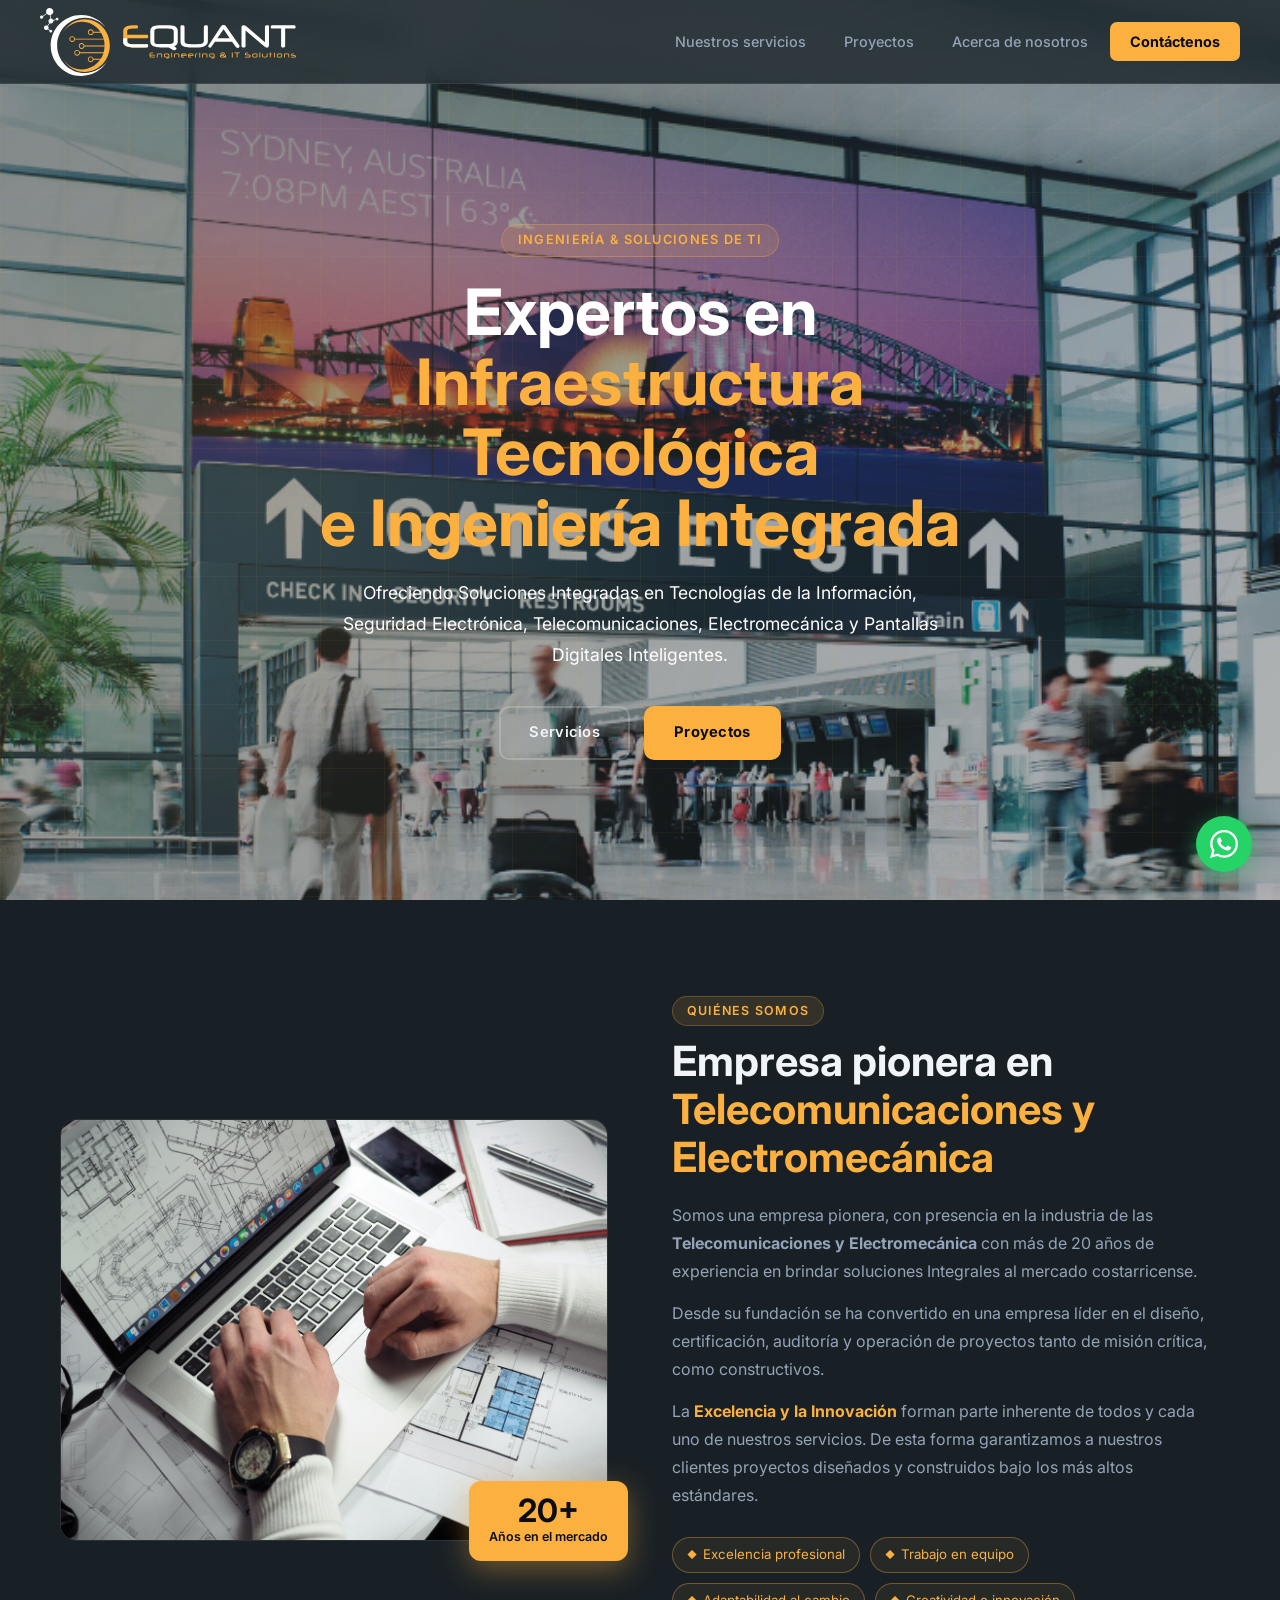
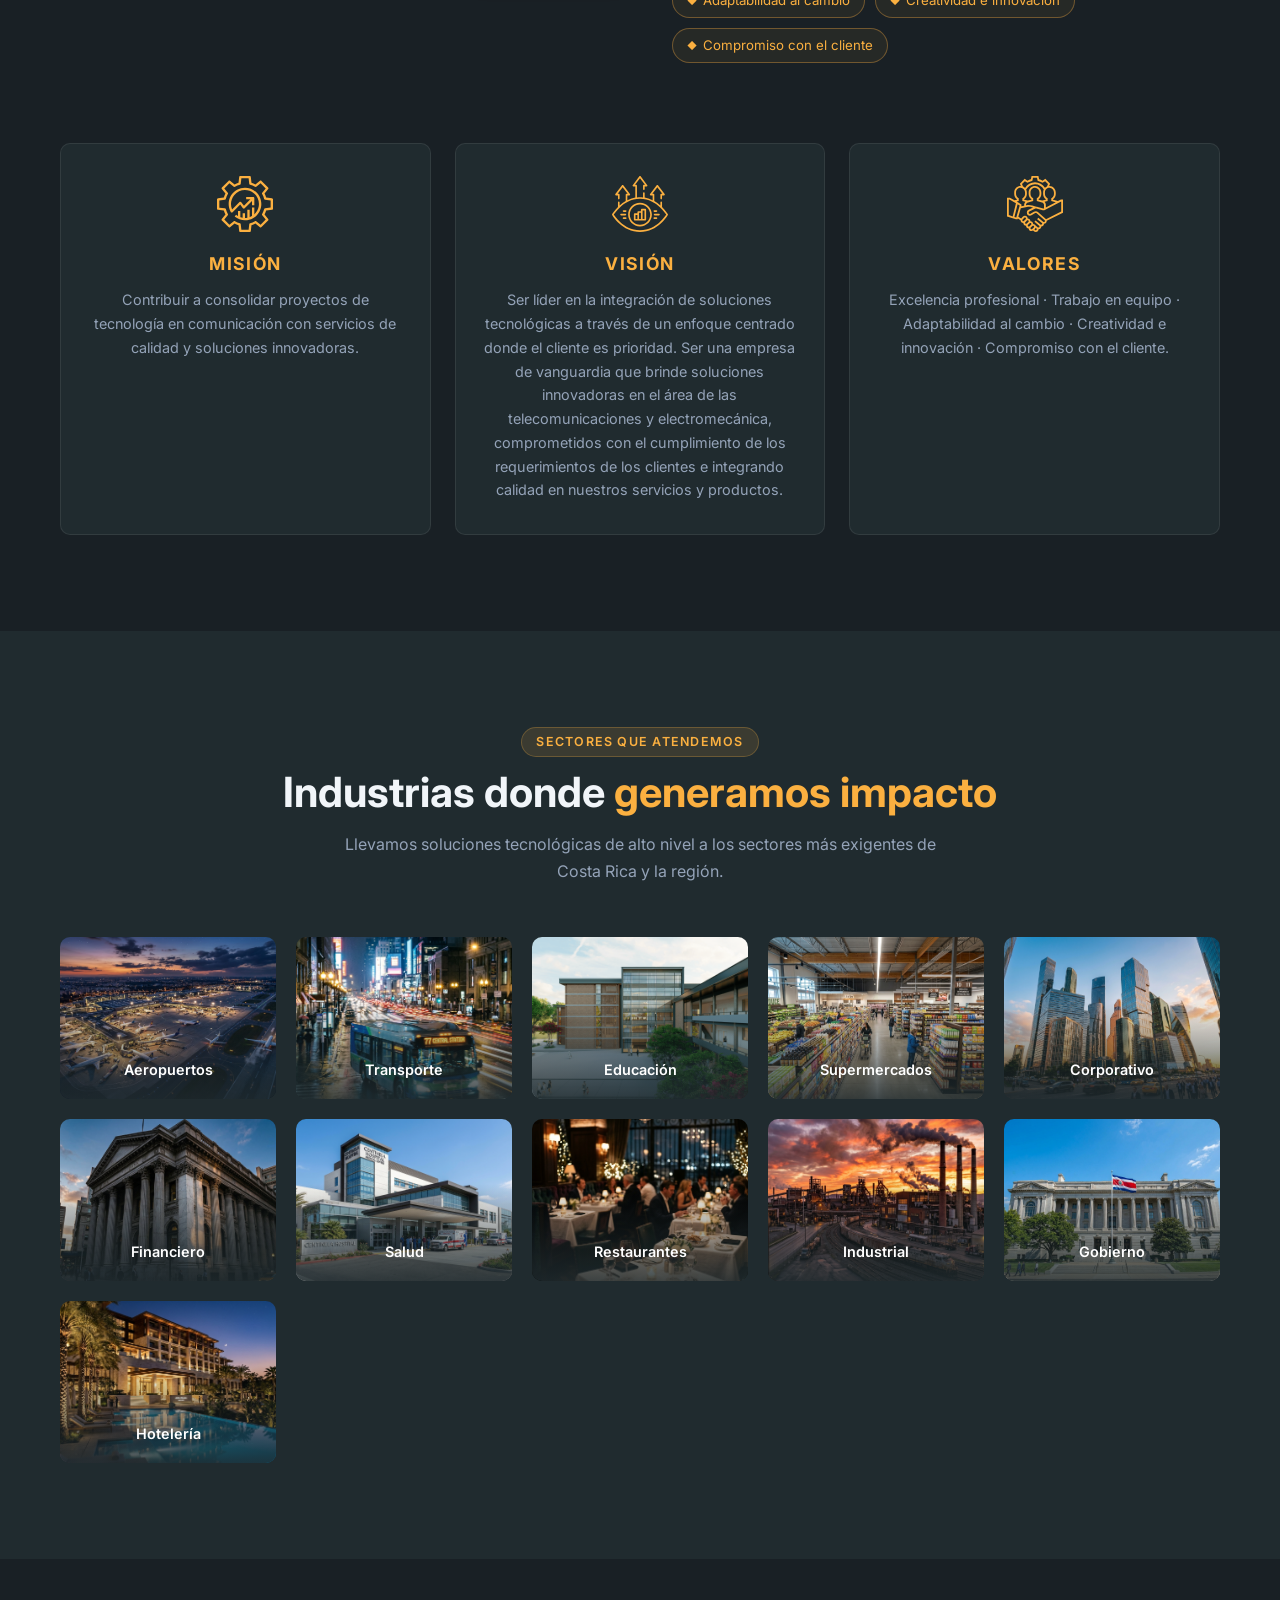
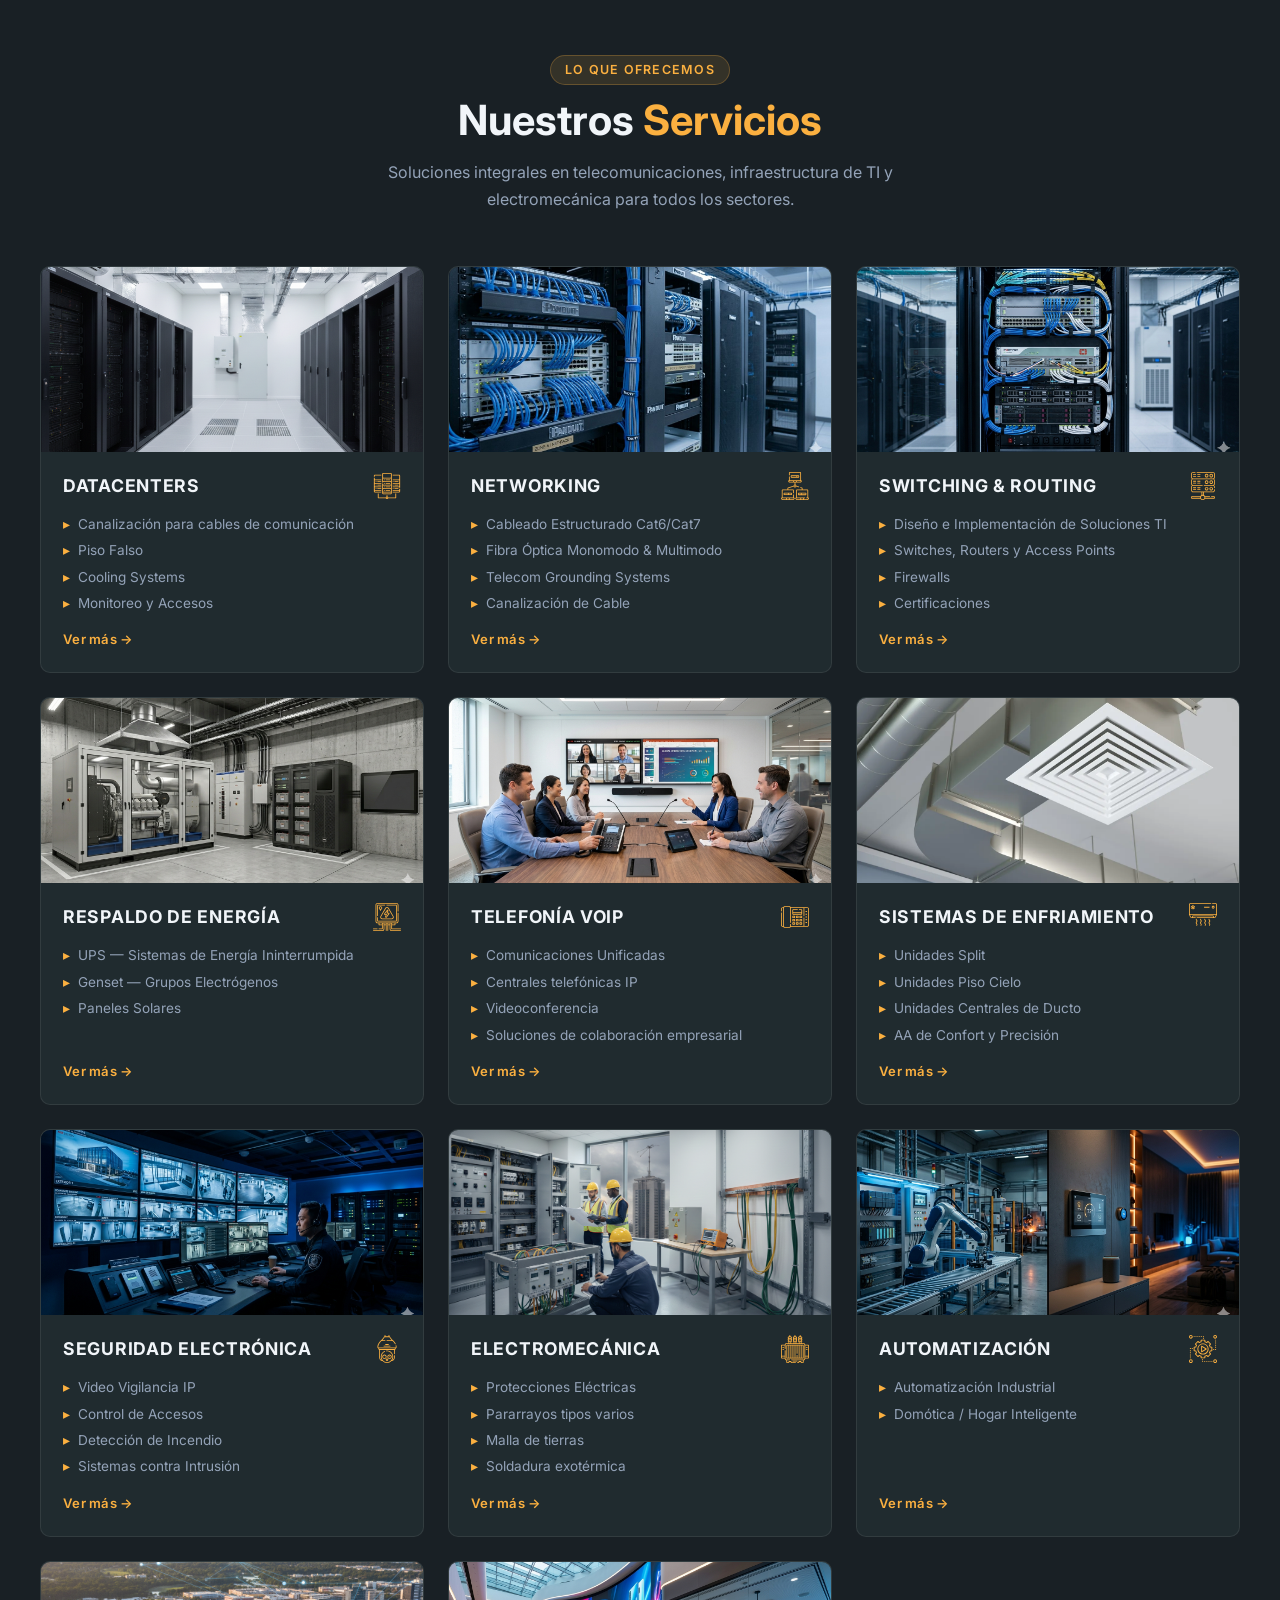
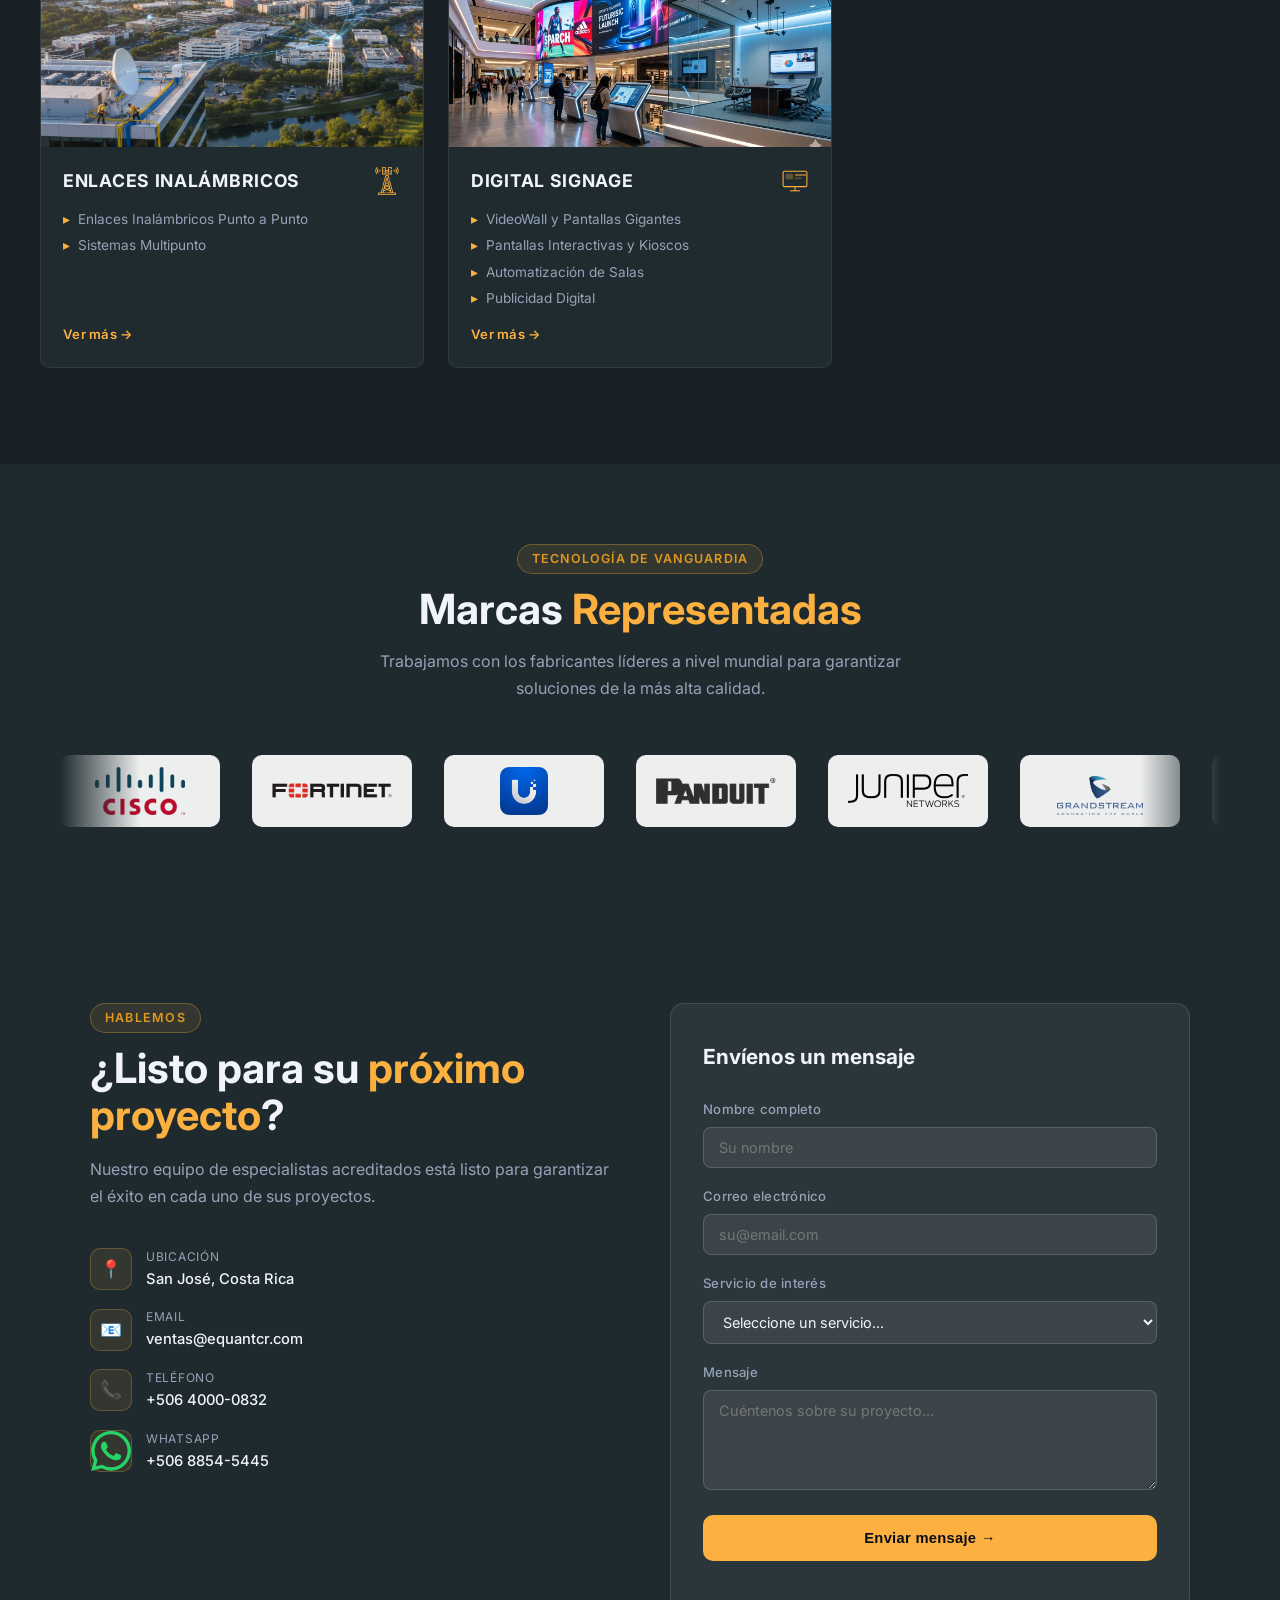
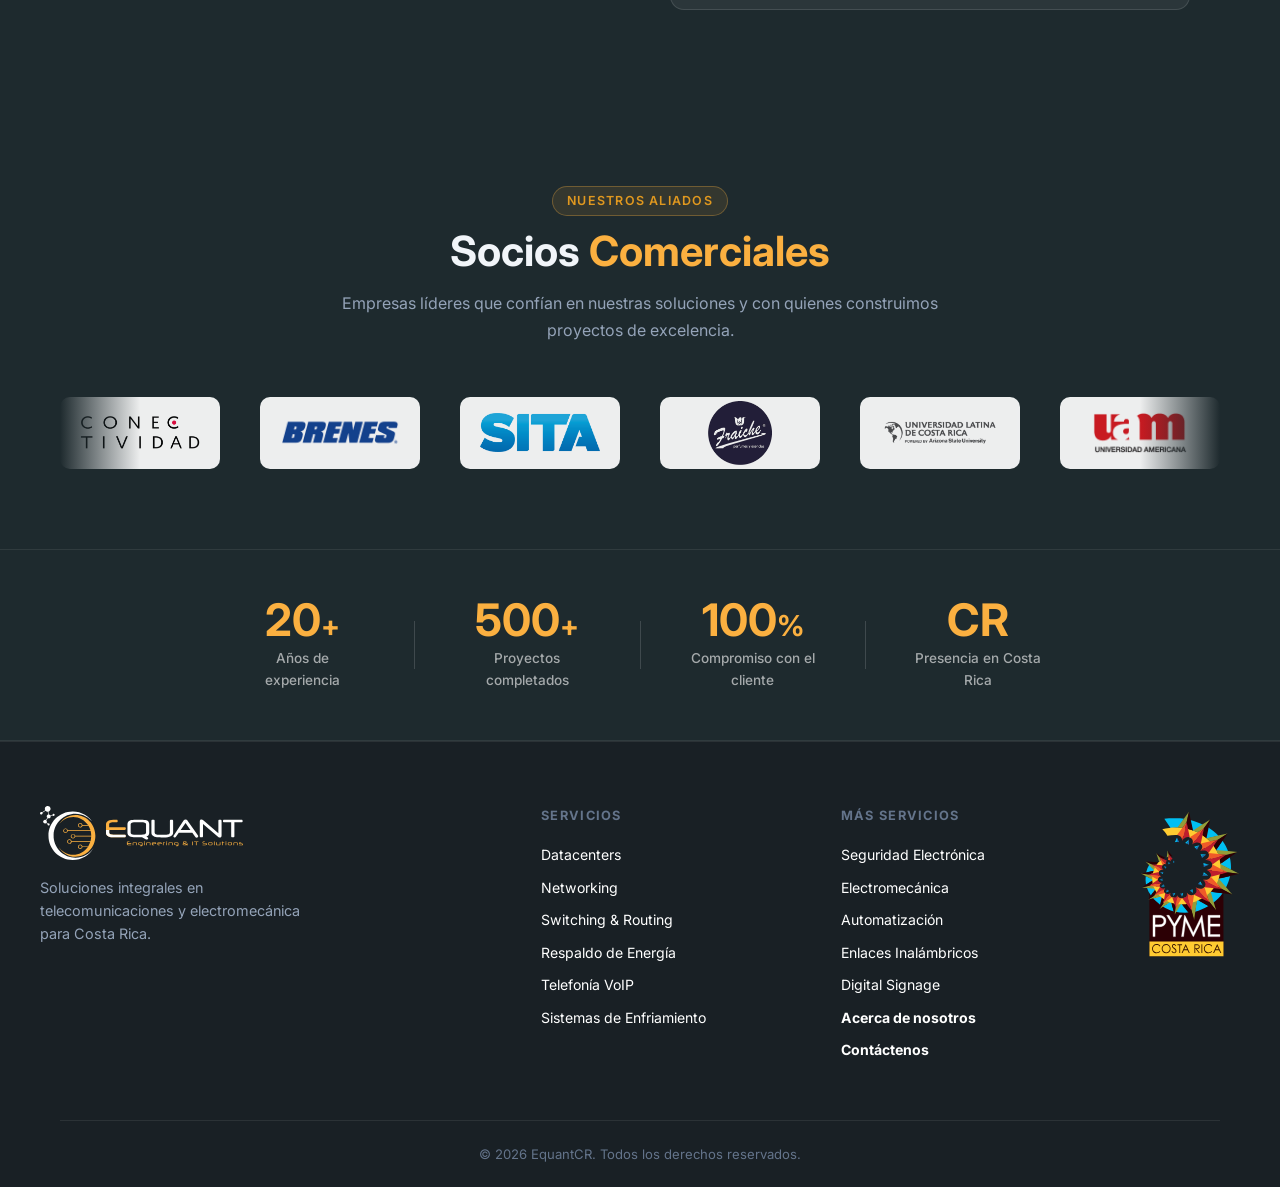
==== commit 8ca2addd: "Actualizo sección de servicios" ====
--- a/index.html
+++ b/index.html
@@ -15,7 +15,7 @@
     </div>
     <div class="nav-links">
       <a href="#servicios" class="nav-link">Nuestros servicios</a>
-      <a href="/proyectos" class="nav-link">Proyectos</a>
+      <a href="proyectos.html" class="nav-link">Proyectos</a>
       <a href="#nosotros" class="nav-link">Acerca de nosotros</a>
       <a href="#contacto" class="nav-link nav-cta">Contáctenos</a>
     </div>
@@ -50,7 +50,7 @@
     </p>
     <div class="hero-actions">
       <a href="#servicios" class="btn-ghost">Servicios</a>
-      <a href="/proyectos" class="btn-primary">Proyectos</a>
+      <a href="proyectos.html" class="btn-primary">Proyectos</a>
     </div>
   </div>
 </section>
@@ -579,7 +579,7 @@
     }
     var subject = encodeURIComponent('Consulta: ' + service);
     var body = encodeURIComponent('Nombre: ' + name + '\nCorreo: ' + email + '\nServicio: ' + service + '\n\nMensaje:\n' + message);
-    window.location.href = 'mailto:gherrera@equantcr.com?subject=' + subject + '&body=' + body;
+    window.location.href = 'mailto:ventas@equantcr.com?cc=gherrera@equantcr.com&subject=' + subject + '&body=' + body;
   });
 
   // Hero slideshow — solo en desktop
@@ -587,7 +587,7 @@
     var slides = document.querySelectorAll('.hero-slide');
     if (!slides.length) return;
     var idx = 0;
-    var DISPLAY_MS = 6500;  // tiempo visible por imagen
+    var DISPLAY_MS = 5000;  // tiempo visible por imagen
     var FADE_OUT_MS = 700;  // cuánto esperar para que oscurezca antes de mostrar la siguiente
 
     setInterval(function () {
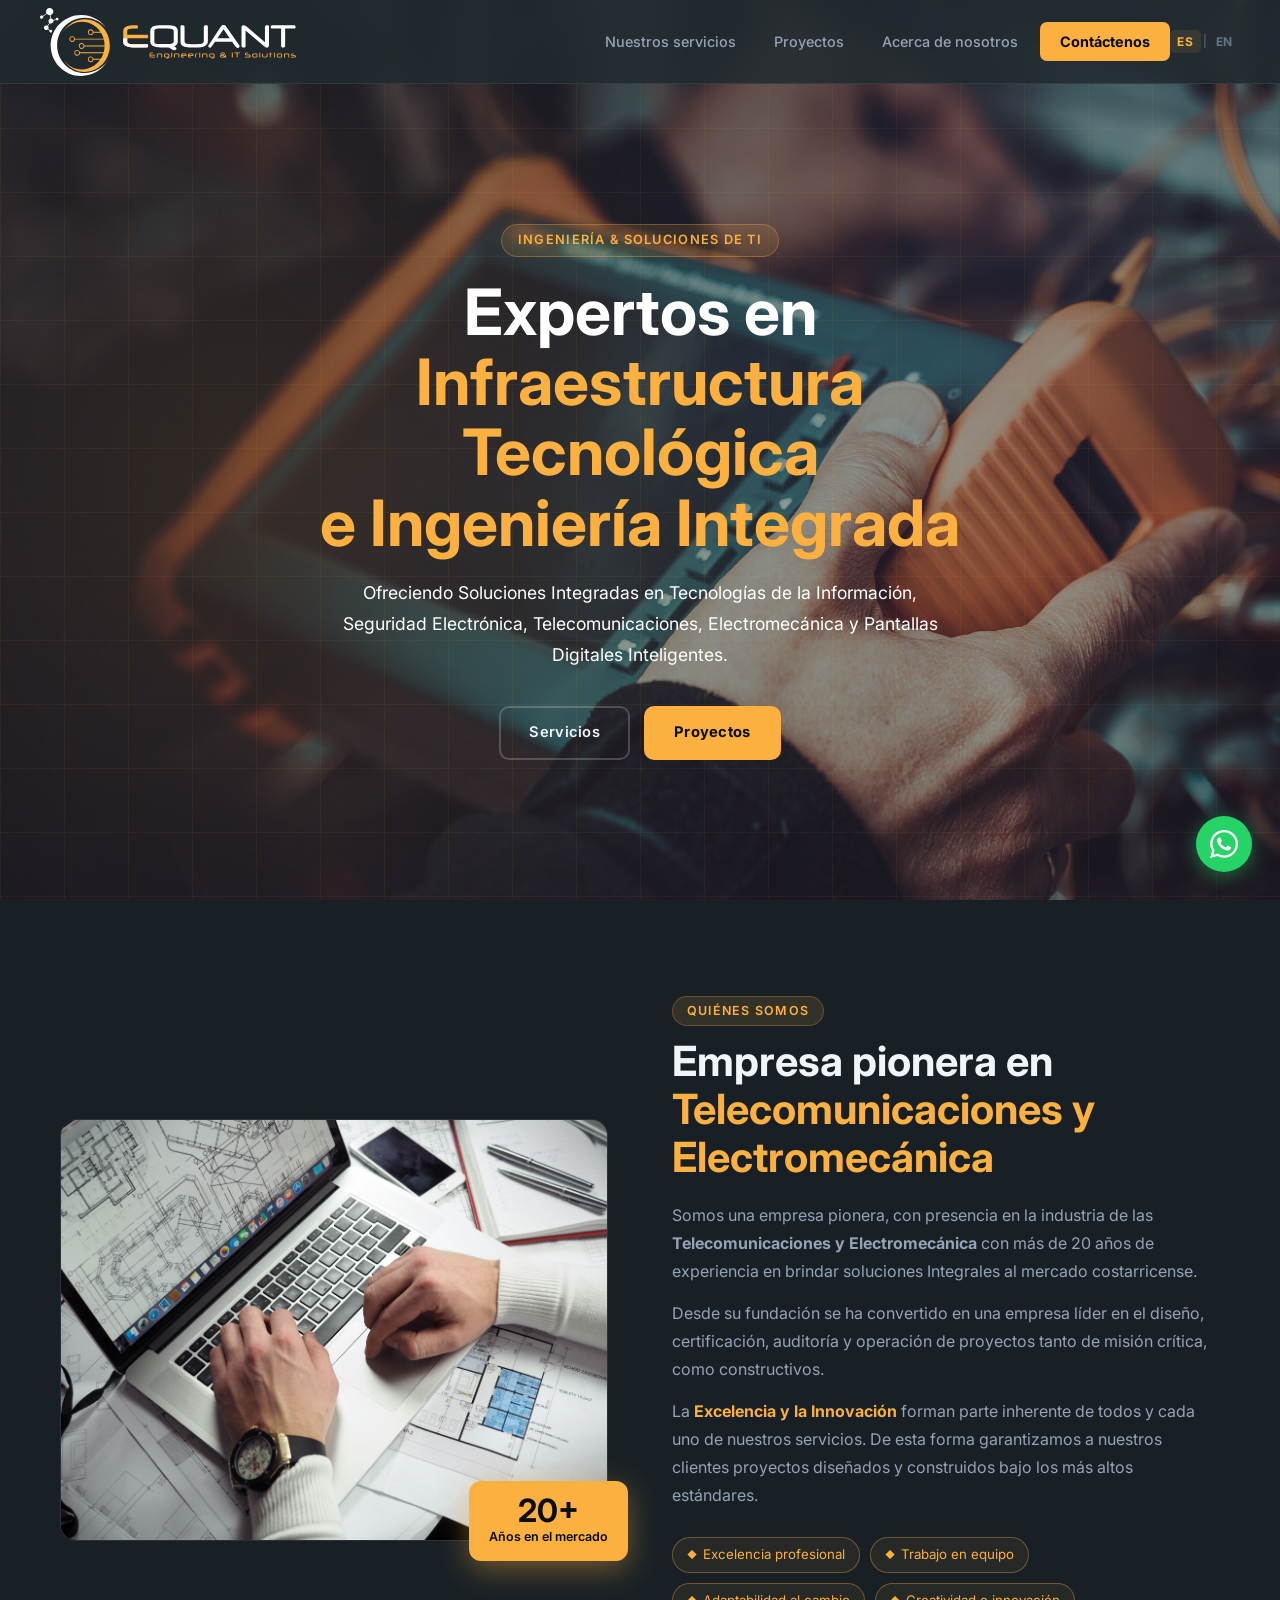
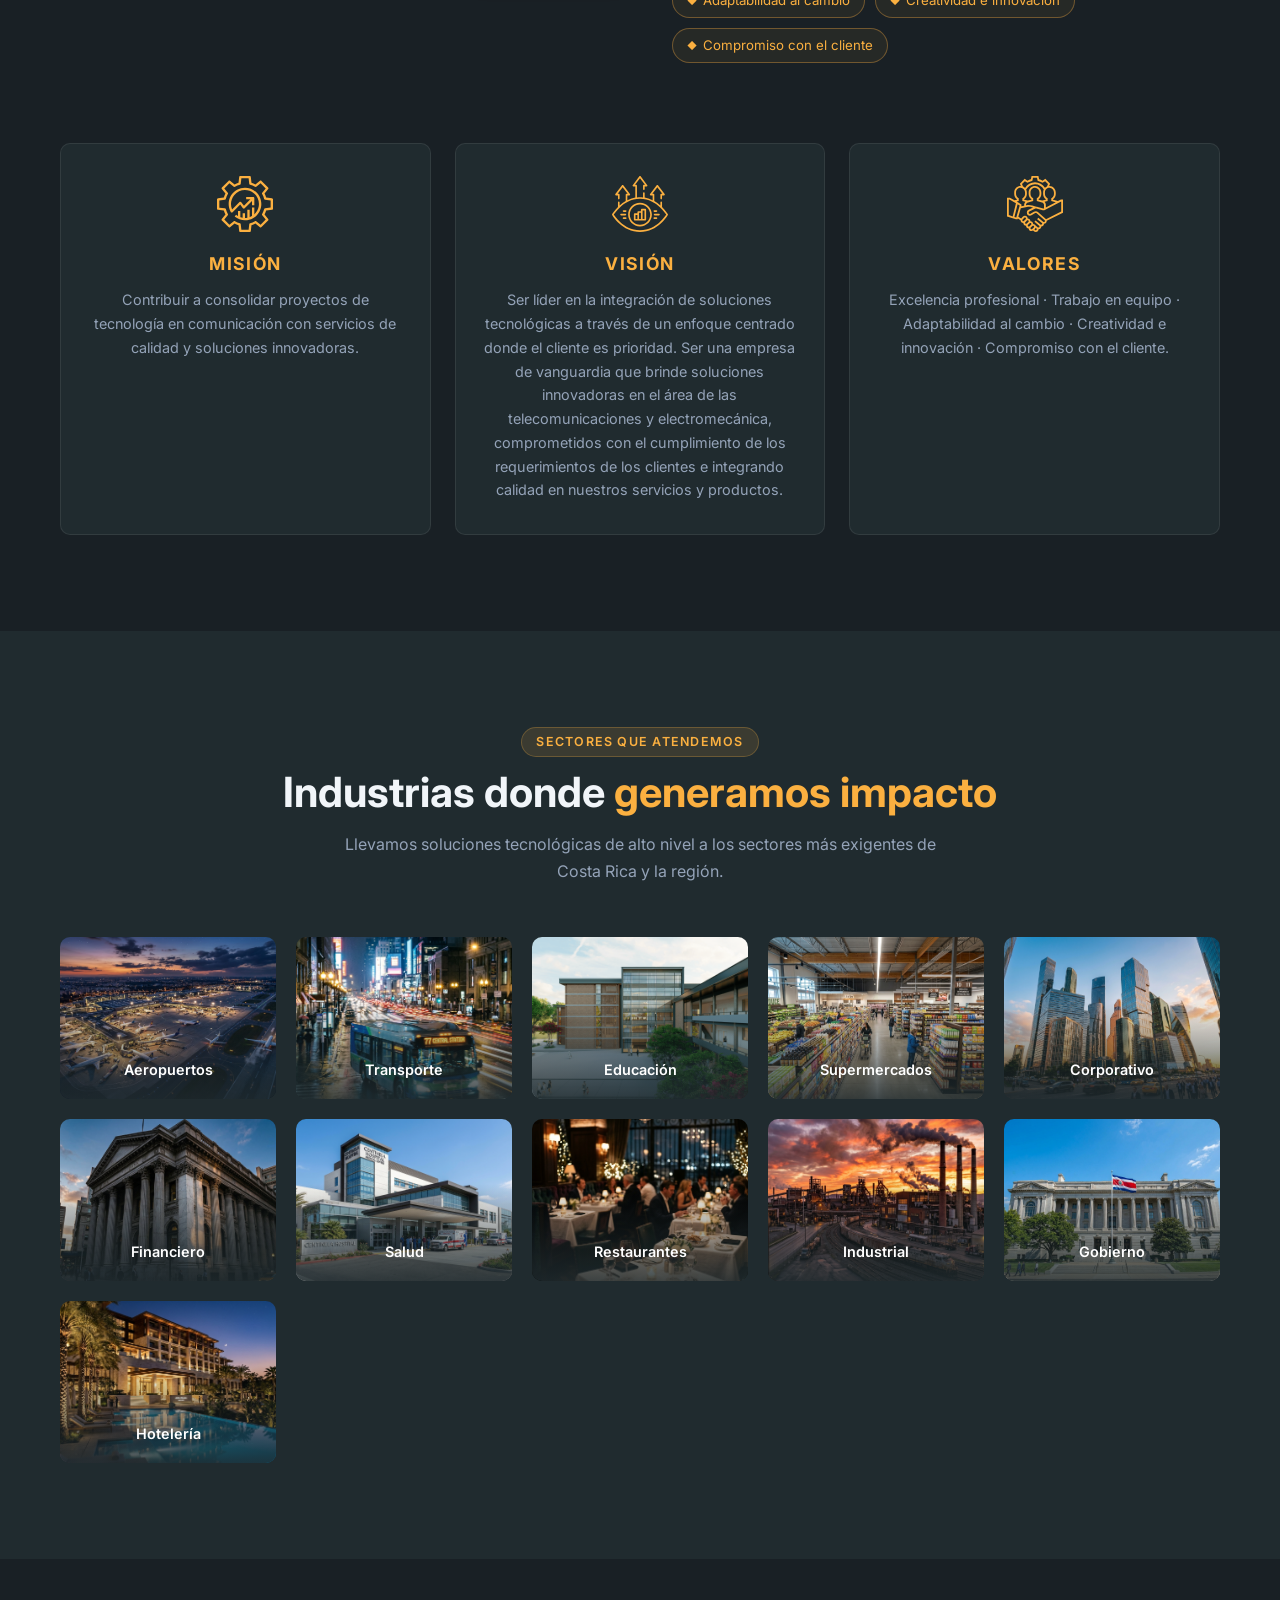
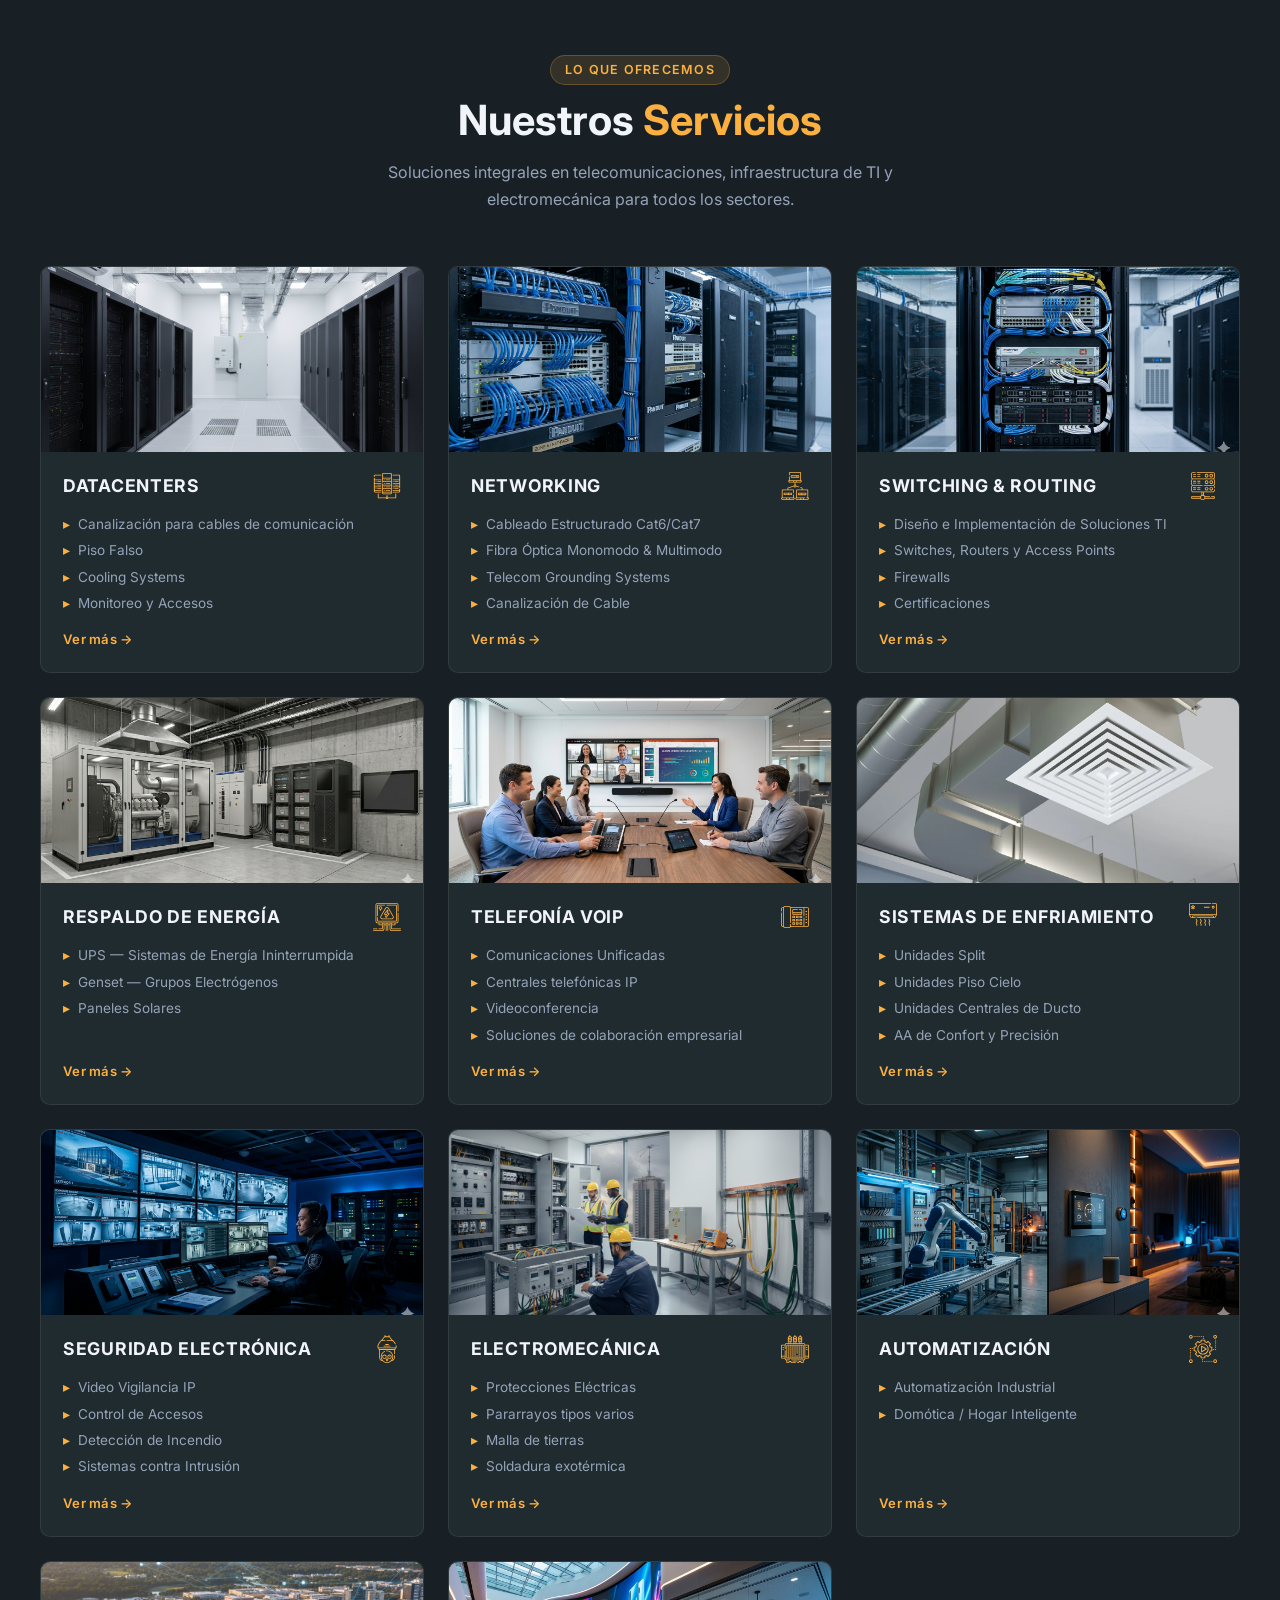
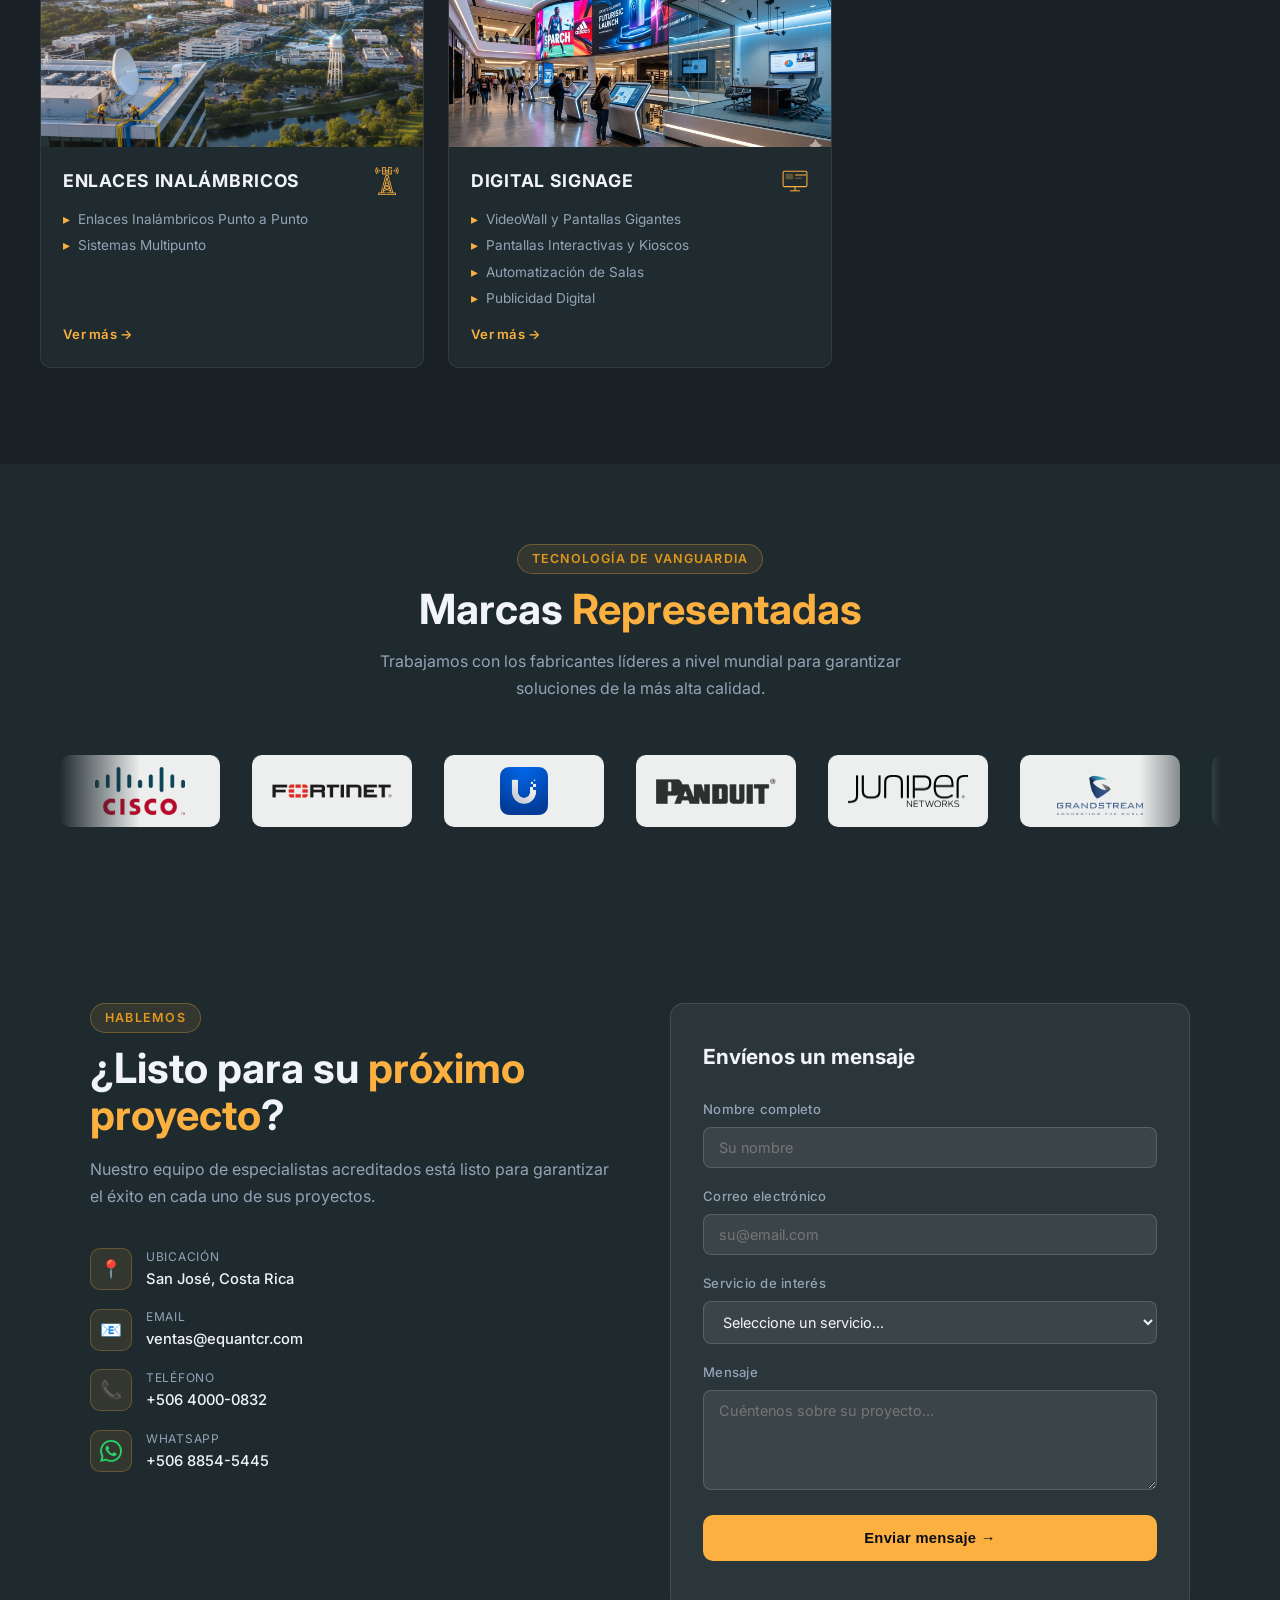
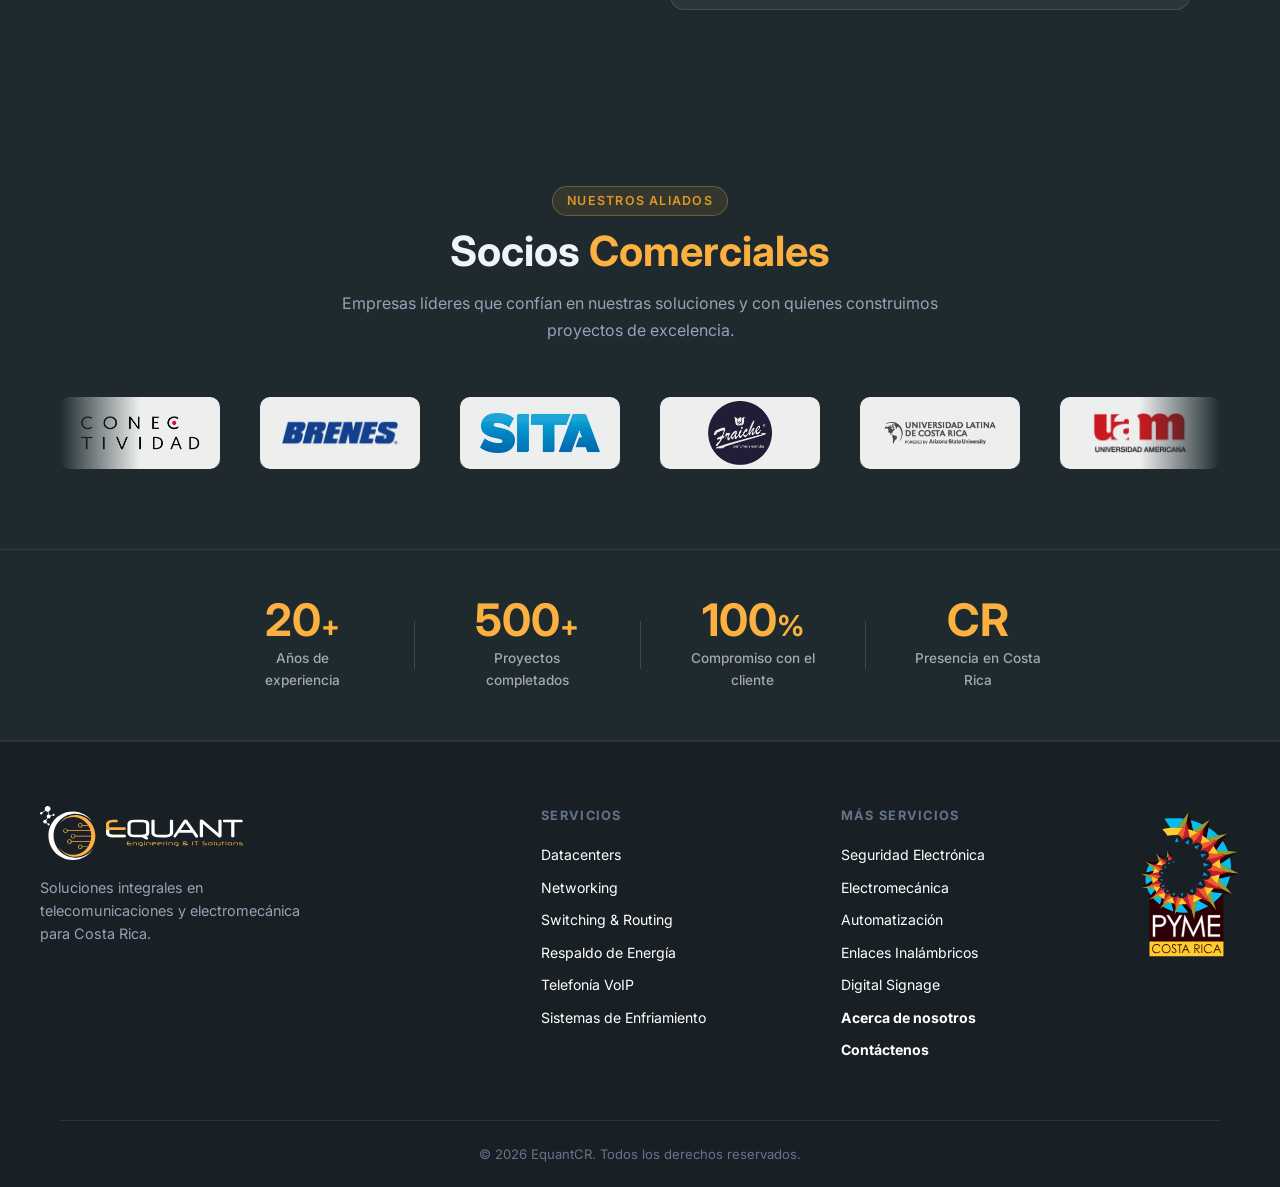
==== commit c0a69832: "Actualización general de estilos y páginas de servicios" ====
--- a/index.html
+++ b/index.html
@@ -14,12 +14,19 @@
       <a href="#inicio"><img src="images/logo-equant.svg" alt="EquantCR" class="logo-img"></a>
     </div>
     <div class="nav-links">
-      <a href="#servicios" class="nav-link">Nuestros servicios</a>
-      <a href="proyectos.html" class="nav-link">Proyectos</a>
-      <a href="#nosotros" class="nav-link">Acerca de nosotros</a>
-      <a href="#contacto" class="nav-link nav-cta">Contáctenos</a>
-    </div>
-    <button class="hamburger" id="hamburger"><span></span><span></span><span></span></button>
+      <a href="#servicios" class="nav-link" data-i18n="nav.services">Nuestros servicios</a>
+      <a href="proyectos.html" class="nav-link" data-i18n="nav.projects">Proyectos</a>
+      <a href="#nosotros" class="nav-link" data-i18n="nav.about">Acerca de nosotros</a>
+      <a href="#contacto" class="nav-link nav-cta" data-i18n="nav.contact">Contáctenos</a>
+    </div>
+    <div class="nav-end">
+      <div class="lang-toggle" id="lang-toggle">
+        <button class="lang-btn lang-btn--active" data-lang="es">ES</button>
+        <span class="lang-sep">|</span>
+        <button class="lang-btn" data-lang="en">EN</button>
+      </div>
+      <button class="hamburger" id="hamburger"><span></span><span></span><span></span></button>
+    </div>
   </nav>
 </header>
 
@@ -29,28 +36,28 @@
 
   <!-- Desktop: slideshow automático de imágenes -->
   <div class="hero-slideshow" aria-hidden="true">
-    <div class="hero-slide is-active" style="background-image: url('images/backgrounds/Pantallas%20digitales/digital%20signage.jpg');"></div>
-    <div class="hero-slide" style="background-image: url('images/backgrounds/Networking/fibra.jpg');"></div>
+    <div class="hero-slide is-active" style="background-image: url('images/backgrounds/Networking/fibra.jpg');"></div>
+    <div class="hero-slide" style="background-image: url('images/backgrounds/Switching%20y%20routing/cableado.jpg');"></div>
     <div class="hero-slide" style="background-image: url('images/backgrounds/Networking/redesutp.jpg');"></div>
-    <div class="hero-slide" style="background-image: url('images/backgrounds/Switching%20y%20routing/cableado.jpg');"></div>
     <div class="hero-slide" style="background-image: url('images/backgrounds/Seguridad%20electr%C3%B3nica/camara.jpg');"></div>
     <div class="hero-slide" style="background-image: url('images/backgrounds/Seguridad%20electr%C3%B3nica/seguridad.jpg');"></div>
     <div class="hero-slide" style="background-image: url('images/backgrounds/Electromec%C3%A1nica/electromecanica.jpg');"></div>
+    <div class="hero-slide" style="background-image: url('images/backgrounds/Pantallas%20digitales/digital%20signage.jpg');"></div>
   </div>
   <div class="hero-overlay"></div>
   <div class="hero-bg-pattern"></div>
   <div class="hero-content">
-    <div class="hero-tag">Ingeniería &amp; Soluciones de TI</div>
-    <h1 class="hero-title" tabindex="-1">
+    <div class="hero-tag" data-i18n="hero.tag">Ingeniería &amp; Soluciones de TI</div>
+    <h1 class="hero-title" tabindex="-1" data-i18n-html="hero.title">
       Expertos en <span class="highlight">Infraestructura Tecnológica <br>e Ingeniería Integrada</span>
     </h1>
-    <p class="hero-desc">
+    <p class="hero-desc" data-i18n="hero.desc">
       Ofreciendo Soluciones Integradas en Tecnologías de la Información,
       Seguridad Electrónica, Telecomunicaciones, Electromecánica y Pantallas Digitales Inteligentes.
     </p>
     <div class="hero-actions">
-      <a href="#servicios" class="btn-ghost">Servicios</a>
-      <a href="proyectos.html" class="btn-primary">Proyectos</a>
+      <a href="#servicios" class="btn-ghost" data-i18n="hero.btn.services">Servicios</a>
+      <a href="proyectos.html" class="btn-primary" data-i18n="hero.btn.projects">Proyectos</a>
     </div>
   </div>
 </section>
@@ -117,23 +124,23 @@
         </div>
         <div class="about-badge">
           <div class="badge-num">20+</div>
-          <div class="badge-text">Años en el mercado</div>
+          <div class="badge-text" data-i18n="about.badge">Años en el mercado</div>
         </div>
       </div>
       <div class="about-decoration"></div>
     </div>
     <div class="about-content">
-      <div class="section-tag">Quiénes somos</div>
-      <h2 class="section-title">Empresa pionera en <span class="highlight">Telecomunicaciones y Electromecánica</span></h2>
-      <p class="about-text">Somos una empresa pionera, con presencia en la industria de las <strong>Telecomunicaciones y Electromecánica</strong> con más de 20 años de experiencia en brindar soluciones Integrales al mercado costarricense.</p>
-      <p class="about-text">Desde su fundación se ha convertido en una empresa líder en el diseño, certificación, auditoría y operación de proyectos tanto de misión crítica, como constructivos.</p>
-      <p class="about-text">La <strong class="highlight">Excelencia y la Innovación</strong> forman parte inherente de todos y cada uno de nuestros servicios. De esta forma garantizamos a nuestros clientes proyectos diseñados y construidos bajo los más altos estándares.</p>
+      <div class="section-tag" data-i18n="about.tag">Quiénes somos</div>
+      <h2 class="section-title" data-i18n-html="about.title">Empresa pionera en <span class="highlight">Telecomunicaciones y Electromecánica</span></h2>
+      <p class="about-text" data-i18n-html="about.text1">Somos una empresa pionera, con presencia en la industria de las <strong>Telecomunicaciones y Electromecánica</strong> con más de 20 años de experiencia en brindar soluciones Integrales al mercado costarricense.</p>
+      <p class="about-text" data-i18n="about.text2">Desde su fundación se ha convertido en una empresa líder en el diseño, certificación, auditoría y operación de proyectos tanto de misión crítica, como constructivos.</p>
+      <p class="about-text" data-i18n-html="about.text3">La <strong class="highlight">Excelencia y la Innovación</strong> forman parte inherente de todos y cada uno de nuestros servicios. De esta forma garantizamos a nuestros clientes proyectos diseñados y construidos bajo los más altos estándares.</p>
       <div class="values-grid">
-        <div class="value-chip"><span class="value-dot">◆</span> Excelencia profesional</div>
-        <div class="value-chip"><span class="value-dot">◆</span> Trabajo en equipo</div>
-        <div class="value-chip"><span class="value-dot">◆</span> Adaptabilidad al cambio</div>
-        <div class="value-chip"><span class="value-dot">◆</span> Creatividad e innovación</div>
-        <div class="value-chip"><span class="value-dot">◆</span> Compromiso con el cliente</div>
+        <div class="value-chip"><span class="value-dot">◆</span> <span data-i18n="about.value1">Excelencia profesional</span></div>
+        <div class="value-chip"><span class="value-dot">◆</span> <span data-i18n="about.value2">Trabajo en equipo</span></div>
+        <div class="value-chip"><span class="value-dot">◆</span> <span data-i18n="about.value3">Adaptabilidad al cambio</span></div>
+        <div class="value-chip"><span class="value-dot">◆</span> <span data-i18n="about.value4">Creatividad e innovación</span></div>
+        <div class="value-chip"><span class="value-dot">◆</span> <span data-i18n="about.value5">Compromiso con el cliente</span></div>
       </div>
     </div>
   </div>
@@ -146,8 +153,8 @@
           <svg viewBox="0 0 40 40" fill="none" xmlns="http://www.w3.org/2000/svg"><circle cx="20" cy="20" r="18" stroke="#FBB040" stroke-width="1.5"></circle><path d="M12 20 L20 12 L28 20 L20 28 Z" stroke="#FBB040" stroke-width="1.5" fill="none"></path><circle cx="20" cy="20" r="4" fill="#FBB040"></circle></svg>
         </div>
       </div>
-      <h3>MISIÓN</h3>
-      <p>Contribuir a consolidar proyectos de tecnología en comunicación con servicios de calidad y soluciones innovadoras.</p>
+      <h3 data-i18n="mvv.mission.title">MISIÓN</h3>
+      <p data-i18n="mvv.mission.text">Contribuir a consolidar proyectos de tecnología en comunicación con servicios de calidad y soluciones innovadoras.</p>
     </div>
     <div class="mvv-card">
       <div class="mvv-icon">
@@ -156,8 +163,8 @@
           <svg viewBox="0 0 40 40" fill="none" xmlns="http://www.w3.org/2000/svg"><circle cx="20" cy="20" r="18" stroke="#FBB040" stroke-width="1.5"></circle><circle cx="20" cy="20" r="10" stroke="#FBB040" stroke-width="1"></circle><circle cx="20" cy="20" r="4" fill="#FBB040"></circle><line x1="20" y1="2" x2="20" y2="8" stroke="#FBB040" stroke-width="1.5"></line><line x1="20" y1="32" x2="20" y2="38" stroke="#FBB040" stroke-width="1.5"></line><line x1="2" y1="20" x2="8" y2="20" stroke="#FBB040" stroke-width="1.5"></line><line x1="32" y1="20" x2="38" y2="20" stroke="#FBB040" stroke-width="1.5"></line></svg>
         </div>
       </div>
-      <h3>VISIÓN</h3>
-      <p>Ser líder en la integración de soluciones tecnológicas a través de un enfoque centrado donde el cliente es prioridad. Ser una empresa de vanguardia que brinde soluciones innovadoras en el área de las telecomunicaciones y electromecánica, comprometidos con el cumplimiento de los requerimientos de los clientes e integrando calidad en nuestros servicios y productos.</p>
+      <h3 data-i18n="mvv.vision.title">VISIÓN</h3>
+      <p data-i18n="mvv.vision.text">Ser líder en la integración de soluciones tecnológicas a través de un enfoque centrado donde el cliente es prioridad. Ser una empresa de vanguardia que brinde soluciones innovadoras en el área de las telecomunicaciones y electromecánica, comprometidos con el cumplimiento de los requerimientos de los clientes e integrando calidad en nuestros servicios y productos.</p>
     </div>
     <div class="mvv-card">
       <div class="mvv-icon">
@@ -166,8 +173,8 @@
           <svg viewBox="0 0 40 40" fill="none" xmlns="http://www.w3.org/2000/svg"><polygon points="20,4 25,15 38,15 28,23 32,36 20,28 8,36 12,23 2,15 15,15" stroke="#FBB040" stroke-width="1.5" fill="none"></polygon><circle cx="20" cy="20" r="4" fill="#FBB040"></circle></svg>
         </div>
       </div>
-      <h3>VALORES</h3>
-      <p>Excelencia profesional · Trabajo en equipo · Adaptabilidad al cambio · Creatividad e innovación · Compromiso con el cliente.</p>
+      <h3 data-i18n="mvv.values.title">VALORES</h3>
+      <p data-i18n="mvv.values.text">Excelencia profesional · Trabajo en equipo · Adaptabilidad al cambio · Creatividad e innovación · Compromiso con el cliente.</p>
     </div>
   </div>
 </section>
@@ -176,31 +183,31 @@
 <section class="industries-section" id="industrias">
   <div class="industries-inner">
     <div class="section-header">
-      <div class="section-tag">Sectores que atendemos</div>
-      <h2 class="section-title">Industrias donde <span class="highlight">generamos impacto</span></h2>
-      <p class="section-desc">Llevamos soluciones tecnológicas de alto nivel a los sectores más exigentes de Costa Rica y la región.</p>
+      <div class="section-tag" data-i18n="industries.tag">Sectores que atendemos</div>
+      <h2 class="section-title" data-i18n-html="industries.title">Industrias donde <span class="highlight">generamos impacto</span></h2>
+      <p class="section-desc" data-i18n="industries.desc">Llevamos soluciones tecnológicas de alto nivel a los sectores más exigentes de Costa Rica y la región.</p>
     </div>
     <div class="industries-grid">
-      <div class="industry-card"><div class="industry-img-wrap"><img src="images/industries/Aeropuertos.png" alt="Aeropuertos — EquantCR" onerror="this.style.display='none'; this.nextElementSibling.style.display='flex';"><div class="industry-img-placeholder" style="display:none;"><span> </span></div><div class="industry-overlay"><div class="industry-icon"> </div><h3 class="industry-name">Aeropuertos</h3></div></div></div>
-      <div class="industry-card"><div class="industry-img-wrap"><img src="images/industries/transporte.png" alt="Transporte — EquantCR" onerror="this.style.display='none'; this.nextElementSibling.style.display='flex';"><div class="industry-img-placeholder" style="display:none;"><span> </span></div><div class="industry-overlay"><div class="industry-icon"> </div><h3 class="industry-name">Transporte</h3></div></div></div>
-      <div class="industry-card"><div class="industry-img-wrap"><img src="images/industries/Educacion.png" alt="Educación — EquantCR" onerror="this.style.display='none'; this.nextElementSibling.style.display='flex';"><div class="industry-img-placeholder" style="display:none;"><span> </span></div><div class="industry-overlay"><div class="industry-icon"> </div><h3 class="industry-name">Educación</h3></div></div></div>
-      <div class="industry-card"><div class="industry-img-wrap"><img src="images/industries/Supermercados.png" alt="Supermercados — EquantCR" onerror="this.style.display='none'; this.nextElementSibling.style.display='flex';"><div class="industry-img-placeholder" style="display:none;"><span> </span></div><div class="industry-overlay"><div class="industry-icon"> </div><h3 class="industry-name">Supermercados</h3></div></div></div>
-      <div class="industry-card"><div class="industry-img-wrap"><img src="images/industries/corporativo.png" alt="Corporativo — EquantCR" onerror="this.style.display='none'; this.nextElementSibling.style.display='flex';"><div class="industry-img-placeholder" style="display:none;"><span> </span></div><div class="industry-overlay"><div class="industry-icon"> </div><h3 class="industry-name">Corporativo</h3></div></div></div>
-      <div class="industry-card"><div class="industry-img-wrap"><img src="images/industries/Financiero.png" alt="Financiero — EquantCR" onerror="this.style.display='none'; this.nextElementSibling.style.display='flex';"><div class="industry-img-placeholder" style="display:none;"><span> </span></div><div class="industry-overlay"><div class="industry-icon"> </div><h3 class="industry-name">Financiero</h3></div></div></div>
-      <div class="industry-card"><div class="industry-img-wrap"><img src="images/industries/salud.png" alt="Salud — EquantCR" onerror="this.style.display='none'; this.nextElementSibling.style.display='flex';"><div class="industry-img-placeholder" style="display:none;"><span> </span></div><div class="industry-overlay"><div class="industry-icon"> </div><h3 class="industry-name">Salud</h3></div></div></div>
-      <div class="industry-card"><div class="industry-img-wrap"><img src="images/industries/restaurantes.png" alt="Restaurantes — EquantCR" onerror="this.style.display='none'; this.nextElementSibling.style.display='flex';"><div class="industry-img-placeholder" style="display:none;"><span> </span></div><div class="industry-overlay"><div class="industry-icon"> </div><h3 class="industry-name">Restaurantes</h3></div></div></div>
-      <div class="industry-card"><div class="industry-img-wrap"><img src="images/industries/industrial.png" alt="Industrial — EquantCR" onerror="this.style.display='none'; this.nextElementSibling.style.display='flex';"><div class="industry-img-placeholder" style="display:none;"><span> </span></div><div class="industry-overlay"><div class="industry-icon"> </div><h3 class="industry-name">Industrial</h3></div></div></div>
-      <div class="industry-card"><div class="industry-img-wrap"><img src="images/industries/gobierno.png" alt="Gobierno — EquantCR" onerror="this.style.display='none'; this.nextElementSibling.style.display='flex';"><div class="industry-img-placeholder" style="display:none;"><span> </span></div><div class="industry-overlay"><div class="industry-icon"> </div><h3 class="industry-name">Gobierno</h3></div></div></div>
-      <div class="industry-card"><div class="industry-img-wrap"><img src="images/industries/hoteleria.png" alt="Hotelería — EquantCR" onerror="this.style.display='none'; this.nextElementSibling.style.display='flex';"><div class="industry-img-placeholder" style="display:none;"><span> </span></div><div class="industry-overlay"><div class="industry-icon"> </div><h3 class="industry-name">Hotelería</h3></div></div></div>
+      <div class="industry-card"><div class="industry-img-wrap"><img src="images/industries/Aeropuertos.png" alt="Aeropuertos — EquantCR" onerror="this.style.display='none'; this.nextElementSibling.style.display='flex';"><div class="industry-img-placeholder" style="display:none;"><span> </span></div><div class="industry-overlay"><div class="industry-icon"> </div><h3 class="industry-name" data-i18n="industry.airports">Aeropuertos</h3></div></div></div>
+      <div class="industry-card"><div class="industry-img-wrap"><img src="images/industries/transporte.png" alt="Transporte — EquantCR" onerror="this.style.display='none'; this.nextElementSibling.style.display='flex';"><div class="industry-img-placeholder" style="display:none;"><span> </span></div><div class="industry-overlay"><div class="industry-icon"> </div><h3 class="industry-name" data-i18n="industry.transport">Transporte</h3></div></div></div>
+      <div class="industry-card"><div class="industry-img-wrap"><img src="images/industries/Educacion.png" alt="Educación — EquantCR" onerror="this.style.display='none'; this.nextElementSibling.style.display='flex';"><div class="industry-img-placeholder" style="display:none;"><span> </span></div><div class="industry-overlay"><div class="industry-icon"> </div><h3 class="industry-name" data-i18n="industry.education">Educación</h3></div></div></div>
+      <div class="industry-card"><div class="industry-img-wrap"><img src="images/industries/Supermercados.png" alt="Supermercados — EquantCR" onerror="this.style.display='none'; this.nextElementSibling.style.display='flex';"><div class="industry-img-placeholder" style="display:none;"><span> </span></div><div class="industry-overlay"><div class="industry-icon"> </div><h3 class="industry-name" data-i18n="industry.supermarkets">Supermercados</h3></div></div></div>
+      <div class="industry-card"><div class="industry-img-wrap"><img src="images/industries/corporativo.png" alt="Corporativo — EquantCR" onerror="this.style.display='none'; this.nextElementSibling.style.display='flex';"><div class="industry-img-placeholder" style="display:none;"><span> </span></div><div class="industry-overlay"><div class="industry-icon"> </div><h3 class="industry-name" data-i18n="industry.corporate">Corporativo</h3></div></div></div>
+      <div class="industry-card"><div class="industry-img-wrap"><img src="images/industries/Financiero.png" alt="Financiero — EquantCR" onerror="this.style.display='none'; this.nextElementSibling.style.display='flex';"><div class="industry-img-placeholder" style="display:none;"><span> </span></div><div class="industry-overlay"><div class="industry-icon"> </div><h3 class="industry-name" data-i18n="industry.financial">Financiero</h3></div></div></div>
+      <div class="industry-card"><div class="industry-img-wrap"><img src="images/industries/salud.png" alt="Salud — EquantCR" onerror="this.style.display='none'; this.nextElementSibling.style.display='flex';"><div class="industry-img-placeholder" style="display:none;"><span> </span></div><div class="industry-overlay"><div class="industry-icon"> </div><h3 class="industry-name" data-i18n="industry.health">Salud</h3></div></div></div>
+      <div class="industry-card"><div class="industry-img-wrap"><img src="images/industries/restaurantes.png" alt="Restaurantes — EquantCR" onerror="this.style.display='none'; this.nextElementSibling.style.display='flex';"><div class="industry-img-placeholder" style="display:none;"><span> </span></div><div class="industry-overlay"><div class="industry-icon"> </div><h3 class="industry-name" data-i18n="industry.restaurants">Restaurantes</h3></div></div></div>
+      <div class="industry-card"><div class="industry-img-wrap"><img src="images/industries/industrial.png" alt="Industrial — EquantCR" onerror="this.style.display='none'; this.nextElementSibling.style.display='flex';"><div class="industry-img-placeholder" style="display:none;"><span> </span></div><div class="industry-overlay"><div class="industry-icon"> </div><h3 class="industry-name" data-i18n="industry.industrial">Industrial</h3></div></div></div>
+      <div class="industry-card"><div class="industry-img-wrap"><img src="images/industries/gobierno.png" alt="Gobierno — EquantCR" onerror="this.style.display='none'; this.nextElementSibling.style.display='flex';"><div class="industry-img-placeholder" style="display:none;"><span> </span></div><div class="industry-overlay"><div class="industry-icon"> </div><h3 class="industry-name" data-i18n="industry.government">Gobierno</h3></div></div></div>
+      <div class="industry-card"><div class="industry-img-wrap"><img src="images/industries/hoteleria.png" alt="Hotelería — EquantCR" onerror="this.style.display='none'; this.nextElementSibling.style.display='flex';"><div class="industry-img-placeholder" style="display:none;"><span> </span></div><div class="industry-overlay"><div class="industry-icon"> </div><h3 class="industry-name" data-i18n="industry.hospitality">Hotelería</h3></div></div></div>
     </div>
   </div>
 </section>
 
 <section class="services-section" id="servicios">
   <div class="section-header">
-    <div class="section-tag">Lo que ofrecemos</div>
-    <h2 class="section-title">Nuestros <span class="highlight">Servicios</span></h2>
-    <p class="section-desc">Soluciones integrales en telecomunicaciones, infraestructura de TI y electromecánica para todos los sectores.</p>
+    <div class="section-tag" data-i18n="services.tag">Lo que ofrecemos</div>
+    <h2 class="section-title" data-i18n-html="services.title">Nuestros <span class="highlight">Servicios</span></h2>
+    <p class="section-desc" data-i18n="services.desc">Soluciones integrales en telecomunicaciones, infraestructura de TI y electromecánica para todos los sectores.</p>
   </div>
   <div class="services-grid">
 
@@ -211,8 +218,8 @@
           <a href="datacenters.html" class="service-title-link"><h3 class="service-title">DATACENTERS</h3></a>
           <div class="service-icon" style="width:28px;height:28px;flex-shrink:0;"><img src="images/icons/data-center-yellow.svg" alt="DATACENTERS" class="service-icon-img"></div>
         </div>
-        <ul class="service-list"><li><span class="bullet">▸</span> Canalización para cables de comunicación</li><li><span class="bullet">▸</span> Piso Falso</li><li><span class="bullet">▸</span> Cooling Systems</li><li><span class="bullet">▸</span> Monitoreo y Accesos</li></ul>
-        <a href="datacenters.html" class="service-card-btn">Ver más →</a>
+        <ul class="service-list"><li><span class="bullet">▸</span> <span data-i18n="svc.dc.li1">Canalización para cables de comunicación</span></li><li><span class="bullet">▸</span> <span data-i18n="svc.dc.li2">Piso Falso</span></li><li><span class="bullet">▸</span> <span data-i18n="svc.dc.li3">Cooling Systems</span></li><li><span class="bullet">▸</span> <span data-i18n="svc.dc.li4">Monitoreo y Accesos</span></li></ul>
+        <a href="datacenters.html" class="service-card-btn" data-i18n="services.cta">Ver más →</a>
       </div>
       <div class="service-card-glow"></div>
     </div>
@@ -224,8 +231,8 @@
           <a href="networking.html" class="service-title-link"><h3 class="service-title">NETWORKING</h3></a>
           <div class="service-icon" style="width:28px;height:28px;flex-shrink:0;"><img src="images/icons/connection-yellow.svg" alt="NETWORKING" class="service-icon-img"></div>
         </div>
-        <ul class="service-list"><li><span class="bullet">▸</span> Cableado Estructurado Cat6/Cat7</li><li><span class="bullet">▸</span> Fibra Óptica Monomodo &amp; Multimodo</li><li><span class="bullet">▸</span> Telecom Grounding Systems</li><li><span class="bullet">▸</span> Canalización de Cable</li></ul>
-        <a href="networking.html" class="service-card-btn">Ver más →</a>
+        <ul class="service-list"><li><span class="bullet">▸</span> <span data-i18n="svc.net.li1">Cableado Estructurado Cat6/Cat7</span></li><li><span class="bullet">▸</span> <span data-i18n="svc.net.li2">Fibra Óptica Monomodo &amp; Multimodo</span></li><li><span class="bullet">▸</span> <span data-i18n="svc.net.li3">Telecom Grounding Systems</span></li><li><span class="bullet">▸</span> <span data-i18n="svc.net.li4">Canalización de Cable</span></li></ul>
+        <a href="networking.html" class="service-card-btn" data-i18n="services.cta">Ver más →</a>
       </div>
       <div class="service-card-glow"></div>
     </div>
@@ -237,8 +244,8 @@
           <a href="switching.html" class="service-title-link"><h3 class="service-title">SWITCHING &amp; ROUTING</h3></a>
           <div class="service-icon" style="width:28px;height:28px;flex-shrink:0;"><img src="images/icons/server-yellow.svg" alt="SWITCHING &amp; ROUTING" class="service-icon-img"></div>
         </div>
-        <ul class="service-list"><li><span class="bullet">▸</span> Diseño e Implementación de Soluciones TI</li><li><span class="bullet">▸</span> Switches, Routers y Access Points</li><li><span class="bullet">▸</span> Firewalls</li><li><span class="bullet">▸</span> Certificaciones</li></ul>
-        <a href="switching.html" class="service-card-btn">Ver más →</a>
+        <ul class="service-list"><li><span class="bullet">▸</span> <span data-i18n="svc.sw.li1">Diseño e Implementación de Soluciones TI</span></li><li><span class="bullet">▸</span> <span data-i18n="svc.sw.li2">Switches, Routers y Access Points</span></li><li><span class="bullet">▸</span> <span data-i18n="svc.sw.li3">Firewalls</span></li><li><span class="bullet">▸</span> <span data-i18n="svc.sw.li4">Certificaciones</span></li></ul>
+        <a href="switching.html" class="service-card-btn" data-i18n="services.cta">Ver más →</a>
       </div>
       <div class="service-card-glow"></div>
     </div>
@@ -247,11 +254,11 @@
       <a href="respaldoDeEnergia.html" class="service-card-image-link"><div class="service-card-image"><img src="images/respenergia/card.jpeg" alt="RESPALDO DE ENERGÍA" onerror="this.style.display='none'; this.nextElementSibling.style.display='flex';"><div class="service-card-image-placeholder" style="display:none;"><div class="service-icon"><img src="images/icons/electrical-panel-yellow.svg" alt="RESPALDO DE ENERGÍA" class="service-icon-img"></div></div></div></a>
       <div class="service-card-body">
         <div class="service-card-top" style="display:flex;flex-direction:row;justify-content:space-between;align-items:center;">
-          <a href="respaldoDeEnergia.html" class="service-title-link"><h3 class="service-title">RESPALDO DE ENERGÍA</h3></a>
+          <a href="respaldoDeEnergia.html" class="service-title-link"><h3 class="service-title" data-i18n="svc.name.energy">RESPALDO DE ENERGÍA</h3></a>
           <div class="service-icon" style="width:28px;height:28px;flex-shrink:0;"><img src="images/icons/electrical-panel-yellow.svg" alt="RESPALDO DE ENERGÍA" class="service-icon-img"></div>
         </div>
-        <ul class="service-list"><li><span class="bullet">▸</span> UPS — Sistemas de Energía Ininterrumpida</li><li><span class="bullet">▸</span> Genset — Grupos Electrógenos</li><li><span class="bullet">▸</span> Paneles Solares</li></ul>
-        <a href="respaldoDeEnergia.html" class="service-card-btn">Ver más →</a>
+        <ul class="service-list"><li><span class="bullet">▸</span> <span data-i18n="svc.energy.li1">UPS — Sistemas de Energía Ininterrumpida</span></li><li><span class="bullet">▸</span> <span data-i18n="svc.energy.li2">Genset — Grupos Electrógenos</span></li><li><span class="bullet">▸</span> <span data-i18n="svc.energy.li3">Paneles Solares</span></li></ul>
+        <a href="respaldoDeEnergia.html" class="service-card-btn" data-i18n="services.cta">Ver más →</a>
       </div>
       <div class="service-card-glow"></div>
     </div>
@@ -260,11 +267,11 @@
       <a href="telefoniaVoip.html" class="service-card-image-link"><div class="service-card-image"><img src="images/voip/card.jpeg" alt="TELEFONÍA VOIP" onerror="this.style.display='none'; this.nextElementSibling.style.display='flex';"><div class="service-card-image-placeholder" style="display:none;"><div class="service-icon"><img src="images/icons/telephone-yellow.svg" alt="TELEFONÍA VOIP" class="service-icon-img"></div></div></div></a>
       <div class="service-card-body">
         <div class="service-card-top" style="display:flex;flex-direction:row;justify-content:space-between;align-items:center;">
-          <a href="telefoniaVoip.html" class="service-title-link"><h3 class="service-title">TELEFONÍA VOIP</h3></a>
+          <a href="telefoniaVoip.html" class="service-title-link"><h3 class="service-title" data-i18n="svc.name.voip">TELEFONÍA VOIP</h3></a>
           <div class="service-icon" style="width:28px;height:28px;flex-shrink:0;"><img src="images/icons/telephone-yellow.svg" alt="TELEFONÍA VOIP" class="service-icon-img"></div>
         </div>
-        <ul class="service-list"><li><span class="bullet">▸</span> Comunicaciones Unificadas</li><li><span class="bullet">▸</span> Centrales telefónicas IP</li><li><span class="bullet">▸</span> Videoconferencia</li><li><span class="bullet">▸</span> Soluciones de colaboración empresarial</li></ul>
-        <a href="telefoniaVoip.html" class="service-card-btn">Ver más →</a>
+        <ul class="service-list"><li><span class="bullet">▸</span> <span data-i18n="svc.voip.li1">Comunicaciones Unificadas</span></li><li><span class="bullet">▸</span> <span data-i18n="svc.voip.li2">Centrales telefónicas IP</span></li><li><span class="bullet">▸</span> <span data-i18n="svc.voip.li3">Videoconferencia</span></li><li><span class="bullet">▸</span> <span data-i18n="svc.voip.li4">Soluciones de colaboración empresarial</span></li></ul>
+        <a href="telefoniaVoip.html" class="service-card-btn" data-i18n="services.cta">Ver más →</a>
       </div>
       <div class="service-card-glow"></div>
     </div>
@@ -273,11 +280,11 @@
       <a href="sistemasDeEnfriamiento.html" class="service-card-image-link"><div class="service-card-image"><img src="images/enfriamiento/card.png" alt="SISTEMAS DE ENFRIAMIENTO" onerror="this.style.display='none'; this.nextElementSibling.style.display='flex';"><div class="service-card-image-placeholder" style="display:none;"><div class="service-icon"><img src="images/icons/air-conditioner-yellow.svg" alt="SISTEMAS DE ENFRIAMIENTO" class="service-icon-img"></div></div></div></a>
       <div class="service-card-body">
         <div class="service-card-top" style="display:flex;flex-direction:row;justify-content:space-between;align-items:center;">
-          <a href="sistemasDeEnfriamiento.html" class="service-title-link"><h3 class="service-title">SISTEMAS DE ENFRIAMIENTO</h3></a>
+          <a href="sistemasDeEnfriamiento.html" class="service-title-link"><h3 class="service-title" data-i18n="svc.name.cooling">SISTEMAS DE ENFRIAMIENTO</h3></a>
           <div class="service-icon" style="width:28px;height:28px;flex-shrink:0;"><img src="images/icons/air-conditioner-yellow.svg" alt="SISTEMAS DE ENFRIAMIENTO" class="service-icon-img"></div>
         </div>
-        <ul class="service-list"><li><span class="bullet">▸</span> Unidades Split</li><li><span class="bullet">▸</span> Unidades Piso Cielo</li><li><span class="bullet">▸</span> Unidades Centrales de Ducto</li><li><span class="bullet">▸</span> AA de Confort y Precisión</li></ul>
-        <a href="sistemasDeEnfriamiento.html" class="service-card-btn">Ver más →</a>
+        <ul class="service-list"><li><span class="bullet">▸</span> <span data-i18n="svc.cooling.li1">Unidades Split</span></li><li><span class="bullet">▸</span> <span data-i18n="svc.cooling.li2">Unidades Piso Cielo</span></li><li><span class="bullet">▸</span> <span data-i18n="svc.cooling.li3">Unidades Centrales de Ducto</span></li><li><span class="bullet">▸</span> <span data-i18n="svc.cooling.li4">AA de Confort y Precisión</span></li></ul>
+        <a href="sistemasDeEnfriamiento.html" class="service-card-btn" data-i18n="services.cta">Ver más →</a>
       </div>
       <div class="service-card-glow"></div>
     </div>
@@ -286,11 +293,11 @@
       <a href="seguridadElectronica.html" class="service-card-image-link"><div class="service-card-image"><img src="images/segelectronica/card.jpg" alt="SEGURIDAD ELECTRÓNICA" onerror="this.style.display='none'; this.nextElementSibling.style.display='flex';"><div class="service-card-image-placeholder" style="display:none;"><div class="service-icon"><img src="images/icons/high-speed-dome-camera-yellow.svg" alt="SEGURIDAD ELECTRÓNICA" class="service-icon-img"></div></div></div></a>
       <div class="service-card-body">
         <div class="service-card-top" style="display:flex;flex-direction:row;justify-content:space-between;align-items:center;">
-          <a href="seguridadElectronica.html" class="service-title-link"><h3 class="service-title">SEGURIDAD ELECTRÓNICA</h3></a>
+          <a href="seguridadElectronica.html" class="service-title-link"><h3 class="service-title" data-i18n="svc.name.security">SEGURIDAD ELECTRÓNICA</h3></a>
           <div class="service-icon" style="width:28px;height:28px;flex-shrink:0;"><img src="images/icons/high-speed-dome-camera-yellow.svg" alt="SEGURIDAD ELECTRÓNICA" class="service-icon-img"></div>
         </div>
-        <ul class="service-list"><li><span class="bullet">▸</span> Video Vigilancia IP</li><li><span class="bullet">▸</span> Control de Accesos</li><li><span class="bullet">▸</span> Detección de Incendio</li><li><span class="bullet">▸</span> Sistemas contra Intrusión</li></ul>
-        <a href="seguridadElectronica.html" class="service-card-btn">Ver más →</a>
+        <ul class="service-list"><li><span class="bullet">▸</span> <span data-i18n="svc.security.li1">Video Vigilancia IP</span></li><li><span class="bullet">▸</span> <span data-i18n="svc.security.li2">Control de Accesos</span></li><li><span class="bullet">▸</span> <span data-i18n="svc.security.li3">Detección de Incendio</span></li><li><span class="bullet">▸</span> <span data-i18n="svc.security.li4">Sistemas contra Intrusión</span></li></ul>
+        <a href="seguridadElectronica.html" class="service-card-btn" data-i18n="services.cta">Ver más →</a>
       </div>
       <div class="service-card-glow"></div>
     </div>
@@ -299,11 +306,11 @@
       <a href="electromecanica.html" class="service-card-image-link"><div class="service-card-image"><img src="images/electromecanica/card.jpg" alt="ELECTROMECÁNICA" onerror="this.style.display='none'; this.nextElementSibling.style.display='flex';"><div class="service-card-image-placeholder" style="display:none;"><div class="service-icon"><img src="images/icons/transformer-yellow.svg" alt="ELECTROMECÁNICA" class="service-icon-img"></div></div></div></a>
       <div class="service-card-body">
         <div class="service-card-top" style="display:flex;flex-direction:row;justify-content:space-between;align-items:center;">
-          <a href="electromecanica.html" class="service-title-link"><h3 class="service-title">ELECTROMECÁNICA</h3></a>
+          <a href="electromecanica.html" class="service-title-link"><h3 class="service-title" data-i18n="svc.name.electro">ELECTROMECÁNICA</h3></a>
           <div class="service-icon" style="width:28px;height:28px;flex-shrink:0;"><img src="images/icons/transformer-yellow.svg" alt="ELECTROMECÁNICA" class="service-icon-img"></div>
         </div>
-        <ul class="service-list"><li><span class="bullet">▸</span> Protecciones Eléctricas</li><li><span class="bullet">▸</span> Pararrayos tipos varios</li><li><span class="bullet">▸</span> Malla de tierras</li><li><span class="bullet">▸</span> Soldadura exotérmica</li></ul>
-        <a href="electromecanica.html" class="service-card-btn">Ver más →</a>
+        <ul class="service-list"><li><span class="bullet">▸</span> <span data-i18n="svc.elec.li1">Protecciones Eléctricas</span></li><li><span class="bullet">▸</span> <span data-i18n="svc.elec.li2">Pararrayos tipos varios</span></li><li><span class="bullet">▸</span> <span data-i18n="svc.elec.li3">Malla de tierras</span></li><li><span class="bullet">▸</span> <span data-i18n="svc.elec.li4">Soldadura exotérmica</span></li></ul>
+        <a href="electromecanica.html" class="service-card-btn" data-i18n="services.cta">Ver más →</a>
       </div>
       <div class="service-card-glow"></div>
     </div>
@@ -312,11 +319,11 @@
       <a href="automatizacion.html" class="service-card-image-link"><div class="service-card-image"><img src="images/automatizacion/card.jpg" alt="AUTOMATIZACIÓN" onerror="this.style.display='none'; this.nextElementSibling.style.display='flex';"><div class="service-card-image-placeholder" style="display:none;"><div class="service-icon"><img src="images/icons/automation-yellow.svg" alt="AUTOMATIZACIÓN" class="service-icon-img"></div></div></div></a>
       <div class="service-card-body">
         <div class="service-card-top" style="display:flex;flex-direction:row;justify-content:space-between;align-items:center;">
-          <a href="automatizacion.html" class="service-title-link"><h3 class="service-title">AUTOMATIZACIÓN</h3></a>
+          <a href="automatizacion.html" class="service-title-link"><h3 class="service-title" data-i18n="svc.name.auto">AUTOMATIZACIÓN</h3></a>
           <div class="service-icon" style="width:28px;height:28px;flex-shrink:0;"><img src="images/icons/automation-yellow.svg" alt="AUTOMATIZACIÓN" class="service-icon-img"></div>
         </div>
-        <ul class="service-list"><li><span class="bullet">▸</span> Automatización Industrial</li><li><span class="bullet">▸</span> Domótica / Hogar Inteligente</li></ul>
-        <a href="automatizacion.html" class="service-card-btn">Ver más →</a>
+        <ul class="service-list"><li><span class="bullet">▸</span> <span data-i18n="svc.auto.li1">Automatización Industrial</span></li><li><span class="bullet">▸</span> <span data-i18n="svc.auto.li2">Domótica / Hogar Inteligente</span></li></ul>
+        <a href="automatizacion.html" class="service-card-btn" data-i18n="services.cta">Ver más →</a>
       </div>
       <div class="service-card-glow"></div>
     </div>
@@ -325,11 +332,11 @@
       <a href="enlaces.html" class="service-card-image-link"><div class="service-card-image"><img src="images/enlaces/card.jpg" alt="ENLACES" onerror="this.style.display='none'; this.nextElementSibling.style.display='flex';"><div class="service-card-image-placeholder" style="display:none;"><div class="service-icon"><img src="images/icons/antenna-yellow.svg" alt="ENLACES" class="service-icon-img"></div></div></div></a>
       <div class="service-card-body">
         <div class="service-card-top" style="display:flex;flex-direction:row;justify-content:space-between;align-items:center;">
-          <a href="enlaces.html" class="service-title-link"><h3 class="service-title">ENLACES INALÁMBRICOS</h3></a>
+          <a href="enlaces.html" class="service-title-link"><h3 class="service-title" data-i18n="svc.name.links">ENLACES INALÁMBRICOS</h3></a>
           <div class="service-icon" style="width:28px;height:28px;flex-shrink:0;"><img src="images/icons/antenna-yellow.svg" alt="ENLACES" class="service-icon-img"></div>
         </div>
-        <ul class="service-list"><li><span class="bullet">▸</span> Enlaces Inalámbricos Punto a Punto</li><li><span class="bullet">▸</span> Sistemas Multipunto</li></ul>
-        <a href="enlaces.html" class="service-card-btn">Ver más →</a>
+        <ul class="service-list"><li><span class="bullet">▸</span> <span data-i18n="svc.links.li1">Enlaces Inalámbricos Punto a Punto</span></li><li><span class="bullet">▸</span> <span data-i18n="svc.links.li2">Sistemas Multipunto</span></li></ul>
+        <a href="enlaces.html" class="service-card-btn" data-i18n="services.cta">Ver más →</a>
       </div>
       <div class="service-card-glow"></div>
     </div>
@@ -341,8 +348,8 @@
           <a href="digitalSignage.html" class="service-title-link"><h3 class="service-title">DIGITAL SIGNAGE</h3></a>
           <div class="service-icon" style="width:28px;height:28px;flex-shrink:0;"><svg viewBox="0 0 40 40" fill="none" xmlns="http://www.w3.org/2000/svg"><rect x="3" y="6" width="34" height="22" rx="2" stroke="#FBB040" stroke-width="1.5"></rect><line x1="20" y1="28" x2="20" y2="34" stroke="#FBB040" stroke-width="1.5"></line><line x1="13" y1="34" x2="27" y2="34" stroke="#FBB040" stroke-width="1.5"></line><rect x="7" y="10" width="10" height="7" rx="1" fill="#FBB040" opacity="0.3" stroke="#FBB040" stroke-width="1"></rect><rect x="20" y="10" width="16" height="3" rx="1" fill="#FBB040" opacity="0.5"></rect><rect x="20" y="15" width="10" height="2" rx="1" fill="#FBB040" opacity="0.3"></rect></svg></div>
         </div>
-        <ul class="service-list"><li><span class="bullet">▸</span> VideoWall y Pantallas Gigantes</li><li><span class="bullet">▸</span> Pantallas Interactivas y Kioscos</li><li><span class="bullet">▸</span> Automatización de Salas</li><li><span class="bullet">▸</span> Publicidad Digital</li></ul>
-        <a href="digitalSignage.html" class="service-card-btn">Ver más →</a>
+        <ul class="service-list"><li><span class="bullet">▸</span> <span data-i18n="svc.signage.li1">VideoWall y Pantallas Gigantes</span></li><li><span class="bullet">▸</span> <span data-i18n="svc.signage.li2">Pantallas Interactivas y Kioscos</span></li><li><span class="bullet">▸</span> <span data-i18n="svc.signage.li3">Automatización de Salas</span></li><li><span class="bullet">▸</span> <span data-i18n="svc.signage.li4">Publicidad Digital</span></li></ul>
+        <a href="digitalSignage.html" class="service-card-btn" data-i18n="services.cta">Ver más →</a>
       </div>
       <div class="service-card-glow"></div>
     </div>
@@ -353,9 +360,9 @@
 <section class="brands-section" id="marcas">
   <div class="brands-inner">
     <div class="section-header">
-      <div class="section-tag">Tecnología de vanguardia</div>
-      <h2 class="section-title">Marcas <span class="highlight">Representadas</span></h2>
-      <p class="section-desc">Trabajamos con los fabricantes líderes a nivel mundial para garantizar soluciones de la más alta calidad.</p>
+      <div class="section-tag" data-i18n="brands.tag">Tecnología de vanguardia</div>
+      <h2 class="section-title" data-i18n-html="brands.title">Marcas <span class="highlight">Representadas</span></h2>
+      <p class="section-desc" data-i18n="brands.desc">Trabajamos con los fabricantes líderes a nivel mundial para garantizar soluciones de la más alta calidad.</p>
     </div>
     <div class="brands-track-wrapper">
       <div class="brands-fade brands-fade--left"></div>
@@ -381,27 +388,6 @@
         <div class="brand-logo"><img src="images/Brands/Avaya.png" alt="Avaya" title="Avaya" onerror="this.parentElement.style.display='none';"></div>
         <div class="brand-logo"><img src="images/Brands/Legrand.png" alt="Legrand" title="Legrand" onerror="this.parentElement.style.display='none';"></div>
         <div class="brand-logo brand-logo--lg"><img src="images/Brands/paradox.png" alt="Paradox" title="Paradox" onerror="this.parentElement.style.display='none';"></div>
-        <!-- Duplicate for seamless loop -->
-        <div class="brand-logo"><img src="images/Brands/Cisco_logo.png" alt="Cisco" title="Cisco" onerror="this.parentElement.style.display='none';"></div>
-        <div class="brand-logo"><img src="images/Brands/Fortinet_logo.png" alt="Fortinet" title="Fortinet" onerror="this.parentElement.style.display='none';"></div>
-        <div class="brand-logo"><img src="images/Brands/Ubiquiti_logo.png" alt="Ubiquiti" title="Ubiquiti" onerror="this.parentElement.style.display='none';"></div>
-        <div class="brand-logo"><img src="images/Brands/Panduit_logo.png" alt="Panduit" title="Panduit" onerror="this.parentElement.style.display='none';"></div>
-        <div class="brand-logo"><img src="images/Brands/Apc_logo.png" alt="APC by Schneider" title="APC by Schneider" onerror="this.parentElement.style.display='none';"></div>
-        <div class="brand-logo"><img src="images/Brands/Belden_logo.png" alt="Belden" title="Belden" onerror="this.parentElement.style.display='none';"></div>
-        <div class="brand-logo"><img src="images/Brands/Juniper-Networks_logo.png" alt="Juniper" title="Juniper" onerror="this.parentElement.style.display='none';"></div>
-        <div class="brand-logo"><img src="images/Brands/HPE-Aruba_logo.png" alt="HPE Aruba" title="HPE Aruba" onerror="this.parentElement.style.display='none';"></div>
-        <div class="brand-logo"><img src="images/Brands/Grandstream_logo.png" alt="GrandStream" title="GrandStream" onerror="this.parentElement.style.display='none';"></div>
-        <div class="brand-logo"><img src="images/Brands/Dahua_logo.png" alt="Dahua" title="Dahua" onerror="this.parentElement.style.display='none';"></div>
-        <div class="brand-logo brand-logo--lg"><img src="images/Brands/systimax.png" alt="Systimax" title="Systimax" onerror="this.parentElement.style.display='none';"></div>
-        <div class="brand-logo"><img src="images/Brands/Leyard_logo.png" alt="Leyard" title="Leyard" onerror="this.parentElement.style.display='none';"></div>
-        <div class="brand-logo"><img src="images/Brands/Axis_logo.png" alt="Axis" title="Axis" onerror="this.parentElement.style.display='none';"></div>
-        <div class="brand-logo"><img src="images/Brands/Alhua_logo.png" alt="Alhua" title="Alhua" onerror="this.parentElement.style.display='none';"></div>
-        <div class="brand-logo brand-logo--lg"><img src="images/Brands/Hikvision.png" alt="Hikvision" title="Hikvision" onerror="this.parentElement.style.display='none';"></div>
-        <div class="brand-logo"><img src="images/Brands/Honeywell.png" alt="Honeywell" title="Honeywell" onerror="this.parentElement.style.display='none';"></div>
-        <div class="brand-logo brand-logo--lg"><img src="images/Brands/firelite.png" alt="Fire-Lite" title="Fire-Lite" onerror="this.parentElement.style.display='none';"></div>
-        <div class="brand-logo"><img src="images/Brands/Avaya.png" alt="Avaya" title="Avaya" onerror="this.parentElement.style.display='none';"></div>
-        <div class="brand-logo"><img src="images/Brands/Legrand.png" alt="Legrand" title="Legrand" onerror="this.parentElement.style.display='none';"></div>
-        <div class="brand-logo brand-logo--lg"><img src="images/Brands/paradox.png" alt="Paradox" title="Paradox" onerror="this.parentElement.style.display='none';"></div>
       </div>
     </div>
   </div>
@@ -410,45 +396,45 @@
 <section class="contact-section" id="contacto">
   <div class="contact-inner">
     <div class="contact-left">
-      <div class="section-tag">Hablemos</div>
-      <h2 class="section-title">¿Listo para su <span class="highlight">próximo proyecto</span>?</h2>
-      <p class="contact-desc">Nuestro equipo de especialistas acreditados está listo para garantizar el éxito en cada uno de sus proyectos.</p>
+      <div class="section-tag" data-i18n="contact.tag">Hablemos</div>
+      <h2 class="section-title" data-i18n-html="contact.title">¿Listo para su <span class="highlight">próximo proyecto</span>?</h2>
+      <p class="contact-desc" data-i18n="contact.desc">Nuestro equipo de especialistas acreditados está listo para garantizar el éxito en cada uno de sus proyectos.</p>
       <div class="contact-info">
-        <div class="info-item"><div class="info-icon">📍</div><div><div class="info-label">Ubicación</div><div class="info-value">San José, Costa Rica</div></div></div>
-        <div class="info-item"><div class="info-icon">📧</div><div><div class="info-label">Email</div><div class="info-value">ventas@equantcr.com</div></div></div>
-        <div class="info-item"><div class="info-icon">📞</div><div><div class="info-label">Teléfono</div><div class="info-value">+506 4000-0832</div></div></div>
+        <div class="info-item"><div class="info-icon">📍</div><div><div class="info-label" data-i18n="contact.location.label">Ubicación</div><div class="info-value">San José, Costa Rica</div></div></div>
+        <div class="info-item"><div class="info-icon">📧</div><div><div class="info-label" data-i18n="contact.email.label">Email</div><div class="info-value">ventas@equantcr.com</div></div></div>
+        <div class="info-item"><div class="info-icon">📞</div><div><div class="info-label" data-i18n="contact.phone.label">Teléfono</div><div class="info-value">+506 4000-0832</div></div></div>
         <div class="info-item">
           <a href="https://wa.me/50688545445" target="_blank" rel="noopener noreferrer" class="whatsapp-link" title="Contáctenos por WhatsApp">
             <div class="info-icon info-icon--whatsapp"><svg viewBox="0 0 24 24" fill="currentColor" xmlns="http://www.w3.org/2000/svg"><path d="M17.472 14.382c-.297-.149-1.758-.867-2.03-.967-.273-.099-.471-.148-.67.15-.197.297-.767.966-.94 1.164-.173.199-.347.223-.644.075-.297-.15-1.255-.463-2.39-1.475-.883-.788-1.48-1.761-1.653-2.059-.173-.297-.018-.458.13-.606.134-.133.298-.347.446-.52.149-.174.198-.298.298-.497.099-.198.05-.371-.025-.52-.075-.149-.669-1.612-.916-2.207-.242-.579-.487-.5-.669-.51-.173-.008-.371-.01-.57-.01-.198 0-.52.074-.792.372-.272.297-1.04 1.016-1.04 2.479 0 1.462 1.065 2.875 1.213 3.074.149.198 2.096 3.2 5.077 4.487.709.306 1.262.489 1.694.625.712.227 1.36.195 1.871.118.571-.085 1.758-.719 2.006-1.413.248-.694.248-1.289.173-1.413-.074-.124-.272-.198-.57-.347m-5.421 7.403h-.004a9.87 9.87 0 01-5.031-1.378l-.361-.214-3.741.982.998-3.648-.235-.374a9.86 9.86 0 01-1.51-5.26c.001-5.45 4.436-9.884 9.888-9.884 2.64 0 5.122 1.03 6.988 2.898a9.825 9.825 0 012.893 6.994c-.003 5.45-4.437 9.884-9.885 9.884m8.413-18.297A11.815 11.815 0 0012.05 0C5.495 0 .16 5.335.157 11.892c0 2.096.547 4.142 1.588 5.945L.057 24l6.305-1.654a11.882 11.882 0 005.683 1.448h.005c6.554 0 11.89-5.335 11.893-11.893a11.821 11.821 0 00-3.48-8.413z"></path></svg></div>
-            <div><div class="info-label">WhatsApp</div><div class="info-value">+506 8854-5445</div></div>
+            <div><div class="info-label" data-i18n="contact.whatsapp.label">WhatsApp</div><div class="info-value">+506 8854-5445</div></div>
           </a>
         </div>
       </div>
     </div>
     <div class="contact-right">
       <div class="contact-form-card">
-        <h3>Envíenos un mensaje</h3>
-        <div class="form-group"><label>Nombre completo</label><input type="text" id="form-name" placeholder="Su nombre" class="form-input"></div>
-        <div class="form-group"><label>Correo electrónico</label><input type="email" id="form-email" placeholder="su@email.com" class="form-input"></div>
+        <h3 data-i18n="contact.form.title">Envíenos un mensaje</h3>
+        <div class="form-group"><label data-i18n="contact.form.name.label">Nombre completo</label><input type="text" id="form-name" data-i18n-placeholder="contact.form.name.placeholder" placeholder="Su nombre" class="form-input"></div>
+        <div class="form-group"><label data-i18n="contact.form.email.label">Correo electrónico</label><input type="email" id="form-email" placeholder="su@email.com" class="form-input"></div>
         <div class="form-group">
-          <label>Servicio de interés</label>
+          <label data-i18n="contact.form.service.label">Servicio de interés</label>
           <select id="form-service" class="form-input">
-            <option value="">Seleccione un servicio...</option>
-            <option>Datacenters</option>
-            <option>Networking</option>
-            <option>Switching &amp; Routing</option>
-            <option>Respaldo de Energía</option>
-            <option>Telefonía VoIP</option>
-            <option>Sistemas de Enfriamiento</option>
-            <option>Seguridad Electrónica</option>
-            <option>Electromecánica</option>
-            <option>Automatización</option>
-            <option>Enlaces Inalámbricos</option>
-            <option>Digital Signage</option>
+            <option value="" data-i18n="contact.form.service.placeholder">Seleccione un servicio...</option>
+            <option data-i18n="svc.name.dc">Datacenters</option>
+            <option data-i18n="svc.name.net">Networking</option>
+            <option data-i18n="svc.name.sw">Switching &amp; Routing</option>
+            <option data-i18n="svc.name.energy">Respaldo de Energía</option>
+            <option data-i18n="svc.name.voip">Telefonía VoIP</option>
+            <option data-i18n="svc.name.cooling">Sistemas de Enfriamiento</option>
+            <option data-i18n="svc.name.security">Seguridad Electrónica</option>
+            <option data-i18n="svc.name.electro">Electromecánica</option>
+            <option data-i18n="svc.name.auto">Automatización</option>
+            <option data-i18n="svc.name.links">Enlaces Inalámbricos</option>
+            <option data-i18n="svc.name.signage">Digital Signage</option>
           </select>
         </div>
-        <div class="form-group"><label>Mensaje</label><textarea id="form-message" placeholder="Cuéntenos sobre su proyecto..." class="form-textarea" rows="4"></textarea></div>
-        <button class="btn-primary full-width" id="form-submit"><span>Enviar mensaje →</span></button>
+        <div class="form-group"><label data-i18n="contact.form.message.label">Mensaje</label><textarea id="form-message" data-i18n-placeholder="contact.form.message.placeholder" placeholder="Cuéntenos sobre su proyecto..." class="form-textarea" rows="4"></textarea></div>
+        <button class="btn-primary full-width" id="form-submit"><span data-i18n="contact.form.submit">Enviar mensaje →</span></button>
         <p id="form-status" style="margin-top:12px;font-size:0.9rem;"></p>
       </div>
     </div>
@@ -458,9 +444,9 @@
 <section class="partners-section" id="socios">
   <div class="partners-inner">
     <div class="section-header">
-      <div class="section-tag">Nuestros aliados</div>
-      <h2 class="section-title">Socios <span class="highlight">Comerciales</span></h2>
-      <p class="section-desc">Empresas líderes que confían en nuestras soluciones y con quienes construimos proyectos de excelencia.</p>
+      <div class="section-tag" data-i18n="partners.tag">Nuestros aliados</div>
+      <h2 class="section-title" data-i18n-html="partners.title">Socios <span class="highlight">Comerciales</span></h2>
+      <p class="section-desc" data-i18n="partners.desc">Empresas líderes que confían en nuestras soluciones y con quienes construimos proyectos de excelencia.</p>
     </div>
     <div class="partners-track-wrapper">
       <div class="partners-fade partners-fade--left"></div>
@@ -475,16 +461,6 @@
         <div class="partner-logo partner-logo--lg"><img src="images/clients/air_france.png" alt="Air France" title="Air France" onerror="this.parentElement.style.display='none';"></div>
         <div class="partner-logo partner-logo--lg"><img src="images/clients/klm.png" alt="KLM" title="KLM" onerror="this.parentElement.style.display='none';"></div>
         <div class="partner-logo"><img src="images/clients/United.jpg" alt="United" title="United" onerror="this.parentElement.style.display='none';"></div>
-        <!-- Duplicate for seamless loop -->
-        <div class="partner-logo"><img src="images/clients/conectividad.png" alt="Conectividad" title="Conectividad"></div>
-        <div class="partner-logo"><img src="images/clients/brenes.png" alt="Brenes" title="Brenes"></div>
-        <div class="partner-logo"><img src="images/clients/sita.png" alt="SITA" title="SITA"></div>
-        <div class="partner-logo partner-logo--lg"><img src="images/clients/fraiche.png" alt="Fraiche Perfumes" title="Fraiche Perfumes"></div>
-        <div class="partner-logo"><img src="images/clients/u_latina_gris.png" alt="Universidad Latina CR" title="Universidad Latina CR"></div>
-        <div class="partner-logo"><img src="images/clients/uam.png" alt="Universidad Americana" title="Universidad Americana"></div>
-        <div class="partner-logo partner-logo--lg"><img src="images/clients/air_france.png" alt="Air France" title="Air France" onerror="this.parentElement.style.display='none';"></div>
-        <div class="partner-logo partner-logo--lg"><img src="images/clients/klm.png" alt="KLM" title="KLM" onerror="this.parentElement.style.display='none';"></div>
-        <div class="partner-logo"><img src="images/clients/United.jpg" alt="United" title="United" onerror="this.parentElement.style.display='none';"></div>
       </div>
     </div>
   </div>
@@ -492,13 +468,13 @@
 
 <section class="stats-band">
   <div class="stats-grid">
-    <div class="stat-item"><div class="stat-number">20<span>+</span></div><div class="stat-label">Años de experiencia</div></div>
+    <div class="stat-item"><div class="stat-number">20<span>+</span></div><div class="stat-label" data-i18n="stats.experience">Años de experiencia</div></div>
     <div class="stat-divider"></div>
-    <div class="stat-item"><div class="stat-number">500<span>+</span></div><div class="stat-label">Proyectos completados</div></div>
+    <div class="stat-item"><div class="stat-number">500<span>+</span></div><div class="stat-label" data-i18n="stats.projects">Proyectos completados</div></div>
     <div class="stat-divider"></div>
-    <div class="stat-item"><div class="stat-number">100<span>%</span></div><div class="stat-label">Compromiso con el cliente</div></div>
+    <div class="stat-item"><div class="stat-number">100<span>%</span></div><div class="stat-label" data-i18n="stats.commitment">Compromiso con el cliente</div></div>
     <div class="stat-divider"></div>
-    <div class="stat-item"><div class="stat-number">CR</div><div class="stat-label">Presencia en Costa Rica</div></div>
+    <div class="stat-item"><div class="stat-number">CR</div><div class="stat-label" data-i18n="stats.presence">Presencia en Costa Rica</div></div>
   </div>
 </section>
 
@@ -506,32 +482,32 @@
   <div class="footer-inner">
     <div class="footer-brand">
       <a href="#inicio"><img src="images/logo-equant.svg" alt="EquantCR - Engineering &amp; IT Solutions" class="logo-img footer-logo-img"></a>
-      <p class="footer-tagline">Soluciones integrales en telecomunicaciones y electromecánica para Costa Rica.</p>
+      <p class="footer-tagline" data-i18n="footer.tagline">Soluciones integrales en telecomunicaciones y electromecánica para Costa Rica.</p>
     </div>
     <div class="footer-links-col">
-      <h4>Servicios</h4>
-      <a href="datacenters.html">Datacenters</a>
-      <a href="networking.html">Networking</a>
-      <a href="switching.html">Switching &amp; Routing</a>
-      <a href="respaldoDeEnergia.html">Respaldo de Energía</a>
-      <a href="telefoniaVoip.html">Telefonía VoIP</a>
-      <a href="sistemasDeEnfriamiento.html">Sistemas de Enfriamiento</a>
+      <h4 data-i18n="footer.services">Servicios</h4>
+      <a href="datacenters.html" data-i18n="svc.name.dc">Datacenters</a>
+      <a href="networking.html" data-i18n="svc.name.net">Networking</a>
+      <a href="switching.html" data-i18n="svc.name.sw">Switching &amp; Routing</a>
+      <a href="respaldoDeEnergia.html" data-i18n="svc.name.energy">Respaldo de Energía</a>
+      <a href="telefoniaVoip.html" data-i18n="svc.name.voip">Telefonía VoIP</a>
+      <a href="sistemasDeEnfriamiento.html" data-i18n="svc.name.cooling">Sistemas de Enfriamiento</a>
     </div>
     <div class="footer-links-col">
-      <h4>Más servicios</h4>
-      <a href="seguridadElectronica.html">Seguridad Electrónica</a>
-      <a href="electromecanica.html">Electromecánica</a>
-      <a href="automatizacion.html">Automatización</a>
-      <a href="enlaces.html">Enlaces Inalámbricos</a>
-      <a href="digitalSignage.html">Digital Signage</a>
-      <a href="#nosotros"><strong>Acerca de nosotros</strong></a>
-      <a href="#contacto"><strong>Contáctenos</strong></a>
+      <h4 data-i18n="footer.more.services">Más servicios</h4>
+      <a href="seguridadElectronica.html" data-i18n="svc.name.security">Seguridad Electrónica</a>
+      <a href="electromecanica.html" data-i18n="svc.name.electro">Electromecánica</a>
+      <a href="automatizacion.html" data-i18n="svc.name.auto">Automatización</a>
+      <a href="enlaces.html" data-i18n="svc.name.links">Enlaces Inalámbricos</a>
+      <a href="digitalSignage.html" data-i18n="svc.name.signage">Digital Signage</a>
+      <a href="#nosotros" data-i18n-html="footer.about"><strong>Acerca de nosotros</strong></a>
+      <a href="#contacto" data-i18n-html="footer.contact"><strong>Contáctenos</strong></a>
     </div>
     <div class="footer-pyme-col">
       <img src="images/Pyme.svg" alt="Empresa PYME" class="footer-pyme-img" onerror="this.style.display='none';">
     </div>
   </div>
-  <div class="footer-bottom"><span>© <span id="footer-year"></span> EquantCR. Todos los derechos reservados.</span></div>
+  <div class="footer-bottom"><span>© <span id="footer-year"></span> EquantCR. <span data-i18n="footer.rights">Todos los derechos reservados.</span></span></div>
 </footer>
 
 <a class="fab-whatsapp" href="https://wa.me/50688545445" target="_blank" rel="noopener noreferrer" title="Contáctenos por WhatsApp">
@@ -544,7 +520,315 @@
 
 <script src="https://cdn.jsdelivr.net/npm/@emailjs/browser@4/dist/email.min.js"></script>
 <script>
+  // ── i18n translations ─────────────────────────────────────────
+  var i18n = {
+    es: {
+      'nav.services': 'Nuestros servicios',
+      'nav.projects': 'Proyectos',
+      'nav.about': 'Acerca de nosotros',
+      'nav.contact': 'Contáctenos',
+      'hero.tag': 'Ingeniería & Soluciones de TI',
+      'hero.title': 'Expertos en <span class="highlight">Infraestructura Tecnológica <br>e Ingeniería Integrada</span>',
+      'hero.desc': 'Ofreciendo Soluciones Integradas en Tecnologías de la Información, Seguridad Electrónica, Telecomunicaciones, Electromecánica y Pantallas Digitales Inteligentes.',
+      'hero.btn.services': 'Servicios',
+      'hero.btn.projects': 'Proyectos',
+      'about.tag': 'Quiénes somos',
+      'about.title': 'Empresa pionera en <span class="highlight">Telecomunicaciones y Electromecánica</span>',
+      'about.text1': 'Somos una empresa pionera, con presencia en la industria de las <strong>Telecomunicaciones y Electromecánica</strong> con más de 20 años de experiencia en brindar soluciones Integrales al mercado costarricense.',
+      'about.text2': 'Desde su fundación se ha convertido en una empresa líder en el diseño, certificación, auditoría y operación de proyectos tanto de misión crítica, como constructivos.',
+      'about.text3': 'La <strong class="highlight">Excelencia y la Innovación</strong> forman parte inherente de todos y cada uno de nuestros servicios. De esta forma garantizamos a nuestros clientes proyectos diseñados y construidos bajo los más altos estándares.',
+      'about.badge': 'Años en el mercado',
+      'about.value1': 'Excelencia profesional',
+      'about.value2': 'Trabajo en equipo',
+      'about.value3': 'Adaptabilidad al cambio',
+      'about.value4': 'Creatividad e innovación',
+      'about.value5': 'Compromiso con el cliente',
+      'mvv.mission.title': 'MISIÓN',
+      'mvv.mission.text': 'Contribuir a consolidar proyectos de tecnología en comunicación con servicios de calidad y soluciones innovadoras.',
+      'mvv.vision.title': 'VISIÓN',
+      'mvv.vision.text': 'Ser líder en la integración de soluciones tecnológicas a través de un enfoque centrado donde el cliente es prioridad. Ser una empresa de vanguardia que brinde soluciones innovadoras en el área de las telecomunicaciones y electromecánica, comprometidos con el cumplimiento de los requerimientos de los clientes e integrando calidad en nuestros servicios y productos.',
+      'mvv.values.title': 'VALORES',
+      'mvv.values.text': 'Excelencia profesional · Trabajo en equipo · Adaptabilidad al cambio · Creatividad e innovación · Compromiso con el cliente.',
+      'industries.tag': 'Sectores que atendemos',
+      'industries.title': 'Industrias donde <span class="highlight">generamos impacto</span>',
+      'industries.desc': 'Llevamos soluciones tecnológicas de alto nivel a los sectores más exigentes de Costa Rica y la región.',
+      'industry.airports': 'Aeropuertos',
+      'industry.transport': 'Transporte',
+      'industry.education': 'Educación',
+      'industry.supermarkets': 'Supermercados',
+      'industry.corporate': 'Corporativo',
+      'industry.financial': 'Financiero',
+      'industry.health': 'Salud',
+      'industry.restaurants': 'Restaurantes',
+      'industry.industrial': 'Industrial',
+      'industry.government': 'Gobierno',
+      'industry.hospitality': 'Hotelería',
+      'services.tag': 'Lo que ofrecemos',
+      'services.title': 'Nuestros <span class="highlight">Servicios</span>',
+      'services.desc': 'Soluciones integrales en telecomunicaciones, infraestructura de TI y electromecánica para todos los sectores.',
+      'services.cta': 'Ver más →',
+      'svc.dc.li1': 'Canalización para cables de comunicación',
+      'svc.dc.li2': 'Piso Falso',
+      'svc.dc.li3': 'Cooling Systems',
+      'svc.dc.li4': 'Monitoreo y Accesos',
+      'svc.net.li1': 'Cableado Estructurado Cat6/Cat7',
+      'svc.net.li2': 'Fibra Óptica Monomodo & Multimodo',
+      'svc.net.li3': 'Telecom Grounding Systems',
+      'svc.net.li4': 'Canalización de Cable',
+      'svc.sw.li1': 'Diseño e Implementación de Soluciones TI',
+      'svc.sw.li2': 'Switches, Routers y Access Points',
+      'svc.sw.li3': 'Firewalls',
+      'svc.sw.li4': 'Certificaciones',
+      'svc.energy.li1': 'UPS — Sistemas de Energía Ininterrumpida',
+      'svc.energy.li2': 'Genset — Grupos Electrógenos',
+      'svc.energy.li3': 'Paneles Solares',
+      'svc.voip.li1': 'Comunicaciones Unificadas',
+      'svc.voip.li2': 'Centrales telefónicas IP',
+      'svc.voip.li3': 'Videoconferencia',
+      'svc.voip.li4': 'Soluciones de colaboración empresarial',
+      'svc.cooling.li1': 'Unidades Split',
+      'svc.cooling.li2': 'Unidades Piso Cielo',
+      'svc.cooling.li3': 'Unidades Centrales de Ducto',
+      'svc.cooling.li4': 'AA de Confort y Precisión',
+      'svc.security.li1': 'Video Vigilancia IP',
+      'svc.security.li2': 'Control de Accesos',
+      'svc.security.li3': 'Detección de Incendio',
+      'svc.security.li4': 'Sistemas contra Intrusión',
+      'svc.elec.li1': 'Protecciones Eléctricas',
+      'svc.elec.li2': 'Pararrayos tipos varios',
+      'svc.elec.li3': 'Malla de tierras',
+      'svc.elec.li4': 'Soldadura exotérmica',
+      'svc.auto.li1': 'Automatización Industrial',
+      'svc.auto.li2': 'Domótica / Hogar Inteligente',
+      'svc.links.li1': 'Enlaces Inalámbricos Punto a Punto',
+      'svc.links.li2': 'Sistemas Multipunto',
+      'svc.signage.li1': 'VideoWall y Pantallas Gigantes',
+      'svc.signage.li2': 'Pantallas Interactivas y Kioscos',
+      'svc.signage.li3': 'Automatización de Salas',
+      'svc.signage.li4': 'Publicidad Digital',
+      'svc.name.dc': 'Datacenters',
+      'svc.name.net': 'Networking',
+      'svc.name.sw': 'Switching & Routing',
+      'svc.name.energy': 'Respaldo de Energía',
+      'svc.name.voip': 'Telefonía VoIP',
+      'svc.name.cooling': 'Sistemas de Enfriamiento',
+      'svc.name.security': 'Seguridad Electrónica',
+      'svc.name.electro': 'Electromecánica',
+      'svc.name.auto': 'Automatización',
+      'svc.name.links': 'Enlaces Inalámbricos',
+      'svc.name.signage': 'Digital Signage',
+      'brands.tag': 'Tecnología de vanguardia',
+      'brands.title': 'Marcas <span class="highlight">Representadas</span>',
+      'brands.desc': 'Trabajamos con los fabricantes líderes a nivel mundial para garantizar soluciones de la más alta calidad.',
+      'contact.tag': 'Hablemos',
+      'contact.title': '¿Listo para su <span class="highlight">próximo proyecto</span>?',
+      'contact.desc': 'Nuestro equipo de especialistas acreditados está listo para garantizar el éxito en cada uno de sus proyectos.',
+      'contact.location.label': 'Ubicación',
+      'contact.email.label': 'Email',
+      'contact.phone.label': 'Teléfono',
+      'contact.whatsapp.label': 'WhatsApp',
+      'contact.form.title': 'Envíenos un mensaje',
+      'contact.form.name.label': 'Nombre completo',
+      'contact.form.name.placeholder': 'Su nombre',
+      'contact.form.email.label': 'Correo electrónico',
+      'contact.form.service.label': 'Servicio de interés',
+      'contact.form.service.placeholder': 'Seleccione un servicio...',
+      'contact.form.message.label': 'Mensaje',
+      'contact.form.message.placeholder': 'Cuéntenos sobre su proyecto...',
+      'contact.form.submit': 'Enviar mensaje →',
+      'contact.form.validation': 'Por favor complete todos los campos.',
+      'contact.email.subject': 'Consulta: ',
+      'partners.tag': 'Nuestros aliados',
+      'partners.title': 'Socios <span class="highlight">Comerciales</span>',
+      'partners.desc': 'Empresas líderes que confían en nuestras soluciones y con quienes construimos proyectos de excelencia.',
+      'stats.experience': 'Años de experiencia',
+      'stats.projects': 'Proyectos completados',
+      'stats.commitment': 'Compromiso con el cliente',
+      'stats.presence': 'Presencia en Costa Rica',
+      'footer.tagline': 'Soluciones integrales en telecomunicaciones y electromecánica para Costa Rica.',
+      'footer.services': 'Servicios',
+      'footer.more.services': 'Más servicios',
+      'footer.rights': 'Todos los derechos reservados.',
+      'footer.about': '<strong>Acerca de nosotros</strong>',
+      'footer.contact': '<strong>Contáctenos</strong>'
+    },
+    en: {
+      'nav.services': 'Our Services',
+      'nav.projects': 'Projects',
+      'nav.about': 'About Us',
+      'nav.contact': 'Contact Us',
+      'hero.tag': 'Engineering & IT Solutions',
+      'hero.title': 'Experts in <span class="highlight">Technological Infrastructure <br>and Integrated Engineering</span>',
+      'hero.desc': 'Offering Integrated Solutions in Information Technology, Electronic Security, Telecommunications, Electromechanics and Intelligent Digital Displays.',
+      'hero.btn.services': 'Services',
+      'hero.btn.projects': 'Projects',
+      'about.tag': 'Who We Are',
+      'about.title': 'Pioneer Company in <span class="highlight">Telecommunications and Electromechanics</span>',
+      'about.text1': 'We are a pioneer company, with a presence in the <strong>Telecommunications and Electromechanics</strong> industry with more than 20 years of experience providing comprehensive solutions to the Costa Rican market.',
+      'about.text2': 'Since its founding, it has become a leading company in the design, certification, auditing and operation of both mission-critical and construction projects.',
+      'about.text3': '<strong class="highlight">Excellence and Innovation</strong> are inherent to each and every one of our services. This way we guarantee our clients projects designed and built to the highest standards.',
+      'about.badge': 'Years in the market',
+      'about.value1': 'Professional Excellence',
+      'about.value2': 'Teamwork',
+      'about.value3': 'Adaptability to Change',
+      'about.value4': 'Creativity and Innovation',
+      'about.value5': 'Client Commitment',
+      'mvv.mission.title': 'MISSION',
+      'mvv.mission.text': 'To contribute to consolidating technology projects in communication with quality services and innovative solutions.',
+      'mvv.vision.title': 'VISION',
+      'mvv.vision.text': 'To be a leader in the integration of technological solutions through a client-centered approach where the customer is the priority. To be a cutting-edge company that provides innovative solutions in telecommunications and electromechanics, committed to meeting client requirements and integrating quality into our services and products.',
+      'mvv.values.title': 'VALUES',
+      'mvv.values.text': 'Professional Excellence · Teamwork · Adaptability to Change · Creativity and Innovation · Client Commitment.',
+      'industries.tag': 'Sectors We Serve',
+      'industries.title': 'Industries Where We <span class="highlight">Generate Impact</span>',
+      'industries.desc': 'We bring high-level technological solutions to the most demanding sectors in Costa Rica and the region.',
+      'industry.airports': 'Airports',
+      'industry.transport': 'Transportation',
+      'industry.education': 'Education',
+      'industry.supermarkets': 'Supermarkets',
+      'industry.corporate': 'Corporate',
+      'industry.financial': 'Financial',
+      'industry.health': 'Healthcare',
+      'industry.restaurants': 'Restaurants',
+      'industry.industrial': 'Industrial',
+      'industry.government': 'Government',
+      'industry.hospitality': 'Hospitality',
+      'services.tag': 'What We Offer',
+      'services.title': 'Our <span class="highlight">Services</span>',
+      'services.desc': 'Comprehensive solutions in telecommunications, IT infrastructure and electromechanics for all sectors.',
+      'services.cta': 'Learn more →',
+      'svc.dc.li1': 'Communication Cable Conduit',
+      'svc.dc.li2': 'Raised Floor',
+      'svc.dc.li3': 'Cooling Systems',
+      'svc.dc.li4': 'Monitoring and Access',
+      'svc.net.li1': 'Structured Cabling Cat6/Cat7',
+      'svc.net.li2': 'Single-mode & Multi-mode Fiber Optics',
+      'svc.net.li3': 'Telecom Grounding Systems',
+      'svc.net.li4': 'Cable Conduit',
+      'svc.sw.li1': 'IT Solutions Design and Implementation',
+      'svc.sw.li2': 'Switches, Routers and Access Points',
+      'svc.sw.li3': 'Firewalls',
+      'svc.sw.li4': 'Certifications',
+      'svc.energy.li1': 'UPS — Uninterruptible Power Systems',
+      'svc.energy.li2': 'Genset — Generator Sets',
+      'svc.energy.li3': 'Solar Panels',
+      'svc.voip.li1': 'Unified Communications',
+      'svc.voip.li2': 'IP PBX Systems',
+      'svc.voip.li3': 'Video Conferencing',
+      'svc.voip.li4': 'Business Collaboration Solutions',
+      'svc.cooling.li1': 'Split Units',
+      'svc.cooling.li2': 'Floor-to-Ceiling Units',
+      'svc.cooling.li3': 'Central Duct Units',
+      'svc.cooling.li4': 'Comfort and Precision AC',
+      'svc.security.li1': 'IP Video Surveillance',
+      'svc.security.li2': 'Access Control',
+      'svc.security.li3': 'Fire Detection',
+      'svc.security.li4': 'Intrusion Detection Systems',
+      'svc.elec.li1': 'Electrical Protections',
+      'svc.elec.li2': 'Various Lightning Rods',
+      'svc.elec.li3': 'Grounding Grid',
+      'svc.elec.li4': 'Exothermic Welding',
+      'svc.auto.li1': 'Industrial Automation',
+      'svc.auto.li2': 'Home Automation / Smart Home',
+      'svc.links.li1': 'Point-to-Point Wireless Links',
+      'svc.links.li2': 'Multipoint Systems',
+      'svc.signage.li1': 'VideoWall and Giant Screens',
+      'svc.signage.li2': 'Interactive Displays and Kiosks',
+      'svc.signage.li3': 'Room Automation',
+      'svc.signage.li4': 'Digital Advertising',
+      'svc.name.dc': 'Datacenters',
+      'svc.name.net': 'Networking',
+      'svc.name.sw': 'Switching & Routing',
+      'svc.name.energy': 'Energy Backup',
+      'svc.name.voip': 'VoIP Telephony',
+      'svc.name.cooling': 'Cooling Systems',
+      'svc.name.security': 'Electronic Security',
+      'svc.name.electro': 'Electromechanics',
+      'svc.name.auto': 'Automation',
+      'svc.name.links': 'Wireless Links',
+      'svc.name.signage': 'Digital Signage',
+      'brands.tag': 'Cutting-edge Technology',
+      'brands.title': '<span class="highlight">Represented</span> Brands',
+      'brands.desc': "We work with the world's leading manufacturers to guarantee the highest quality solutions.",
+      'contact.tag': "Let's Talk",
+      'contact.title': 'Ready for Your <span class="highlight">Next Project</span>?',
+      'contact.desc': 'Our team of accredited specialists is ready to guarantee the success of each of your projects.',
+      'contact.location.label': 'Location',
+      'contact.email.label': 'Email',
+      'contact.phone.label': 'Phone',
+      'contact.whatsapp.label': 'WhatsApp',
+      'contact.form.title': 'Send Us a Message',
+      'contact.form.name.label': 'Full Name',
+      'contact.form.name.placeholder': 'Your name',
+      'contact.form.email.label': 'Email Address',
+      'contact.form.service.label': 'Service of Interest',
+      'contact.form.service.placeholder': 'Select a service...',
+      'contact.form.message.label': 'Message',
+      'contact.form.message.placeholder': 'Tell us about your project...',
+      'contact.form.submit': 'Send message →',
+      'contact.form.validation': 'Please complete all fields.',
+      'contact.email.subject': 'Inquiry: ',
+      'partners.tag': 'Our Partners',
+      'partners.title': '<span class="highlight">Commercial</span> Partners',
+      'partners.desc': 'Leading companies that trust our solutions and with whom we build projects of excellence.',
+      'stats.experience': 'Years of Experience',
+      'stats.projects': 'Completed Projects',
+      'stats.commitment': 'Client Commitment',
+      'stats.presence': 'Presence in Costa Rica',
+      'footer.tagline': 'Comprehensive solutions in telecommunications and electromechanics for Costa Rica.',
+      'footer.services': 'Services',
+      'footer.more.services': 'More Services',
+      'footer.rights': 'All rights reserved.',
+      'footer.about': '<strong>About Us</strong>',
+      'footer.contact': '<strong>Contact Us</strong>'
+    }
+  };
+
+  var currentLang = localStorage.getItem('equant-lang') || 'es';
+
+  function applyLang(lang) {
+    currentLang = lang;
+    var t = i18n[lang];
+    document.querySelectorAll('[data-i18n]').forEach(function(el) {
+      var key = el.getAttribute('data-i18n');
+      if (t[key] !== undefined) el.textContent = t[key];
+    });
+    document.querySelectorAll('[data-i18n-html]').forEach(function(el) {
+      var key = el.getAttribute('data-i18n-html');
+      if (t[key] !== undefined) el.innerHTML = t[key];
+    });
+    document.querySelectorAll('[data-i18n-placeholder]').forEach(function(el) {
+      var key = el.getAttribute('data-i18n-placeholder');
+      if (t[key] !== undefined) el.placeholder = t[key];
+    });
+    document.documentElement.lang = lang;
+    document.title = lang === 'en'
+      ? 'EquantCR - Engineering & IT Solutions'
+      : 'EquantCR - Ingeniería & Soluciones de TI';
+    localStorage.setItem('equant-lang', lang);
+    document.querySelectorAll('.lang-btn').forEach(function(btn) {
+      btn.classList.toggle('lang-btn--active', btn.getAttribute('data-lang') === lang);
+    });
+  }
+
   document.getElementById('footer-year').textContent = new Date().getFullYear();
+
+  // Infinite carousel — clone items after load, then set duration by real pixel width
+  window.addEventListener('load', function () {
+    var PX_PER_SEC = 80; // same visual speed for all carousels
+    ['.brands-track', '.partners-track'].forEach(function (sel) {
+      var track = document.querySelector(sel);
+      if (!track) return;
+      var origItems = Array.prototype.slice.call(track.children);
+      origItems.forEach(function (item) {
+        track.appendChild(item.cloneNode(true));
+      });
+      // scrollWidth is now both sets; half = one loop cycle
+      var oneSetPx = track.scrollWidth / 2;
+      track.style.animationDuration = (oneSetPx / PX_PER_SEC) + 's';
+      track.style.animationPlayState = 'running';
+    });
+  });
 
   var btt = document.getElementById('back-to-top');
   window.addEventListener('scroll', function(){ btt.classList.toggle('visible', window.scrollY > 400); });
@@ -573,11 +857,11 @@
     var message = document.getElementById('form-message').value.trim();
     var status  = document.getElementById('form-status');
     if (!name || !email || !message) {
-      status.textContent = 'Por favor complete todos los campos.';
+      status.textContent = i18n[currentLang]['contact.form.validation'];
       status.style.color = '#f87171';
       return;
     }
-    var subject = encodeURIComponent('Consulta: ' + service);
+    var subject = encodeURIComponent(i18n[currentLang]['contact.email.subject'] + service);
     var body = encodeURIComponent('Nombre: ' + name + '\nCorreo: ' + email + '\nServicio: ' + service + '\n\nMensaje:\n' + message);
     window.location.href = 'mailto:ventas@equantcr.com?cc=gherrera@equantcr.com&subject=' + subject + '&body=' + body;
   });
@@ -587,8 +871,8 @@
     var slides = document.querySelectorAll('.hero-slide');
     if (!slides.length) return;
     var idx = 0;
-    var DISPLAY_MS = 5000;  // tiempo visible por imagen
-    var FADE_OUT_MS = 700;  // cuánto esperar para que oscurezca antes de mostrar la siguiente
+    var DISPLAY_MS = 5000;
+    var FADE_OUT_MS = 700;
 
     setInterval(function () {
       slides[idx].classList.remove('is-active');
@@ -598,6 +882,16 @@
       }, FADE_OUT_MS);
     }, DISPLAY_MS);
   })();
+
+  // Language toggle
+  document.querySelectorAll('.lang-btn').forEach(function(btn) {
+    btn.addEventListener('click', function() {
+      applyLang(this.getAttribute('data-lang'));
+    });
+  });
+
+  // Apply saved language on load (skip if Spanish since that's the default)
+  if (currentLang !== 'es') applyLang(currentLang);
 </script>
 </body>
 </html>
--- a/css/equant.css
+++ b/css/equant.css
@@ -157,6 +157,7 @@
   display: flex;
   align-items: center;
   gap: 6px;
+  margin-left: auto;
 }
 
 .nav-link {
@@ -176,6 +177,41 @@
   padding: 8px 20px;
 }
 .nav-cta:hover { background: var(--accent2); }
+
+.nav-end {
+  display: flex;
+  align-items: center;
+  gap: 6px;
+}
+
+.lang-toggle {
+  display: flex;
+  align-items: center;
+  gap: 2px;
+}
+
+.lang-btn {
+  background: none;
+  border: none;
+  cursor: pointer;
+  font-size: 0.75rem;
+  font-weight: 700;
+  color: var(--text3);
+  padding: 4px 7px;
+  border-radius: 5px;
+  transition: color 0.2s, background 0.2s;
+  letter-spacing: 0.06em;
+  font-family: var(--font);
+}
+.lang-btn:hover { color: var(--text); background: rgba(255,255,255,0.06); }
+.lang-btn--active { color: var(--accent); background: rgba(251,176,64,0.1); }
+
+.lang-sep {
+  color: var(--text3);
+  font-size: 0.72rem;
+  user-select: none;
+  line-height: 1;
+}
 
 .hamburger {
   display: none;
@@ -728,7 +764,9 @@
   display: flex;
   gap: 32px;
   align-items: center;
-  animation: scroll-brands 55s linear infinite;
+  animation: scroll-brands 40s linear infinite;
+  animation-play-state: paused;
+  will-change: transform;
   width: max-content;
 }
 
@@ -736,7 +774,9 @@
   display: flex;
   gap: 40px;
   align-items: center;
-  animation: scroll-brands 26s linear infinite;
+  animation: scroll-brands 40s linear infinite;
+  animation-play-state: paused;
+  will-change: transform;
   width: max-content;
 }
 
@@ -872,6 +912,7 @@
 }
 
 .info-icon--whatsapp { color: #25D366; }
+.info-icon--whatsapp svg { width: 22px; height: 22px; flex-shrink: 0; }
 
 .info-label { font-size: 0.75rem; color: #94a3b8; text-transform: uppercase; letter-spacing: 0.06em; margin-bottom: 2px; }
 .info-value { font-size: 0.92rem; color: var(--text); font-weight: 500; }
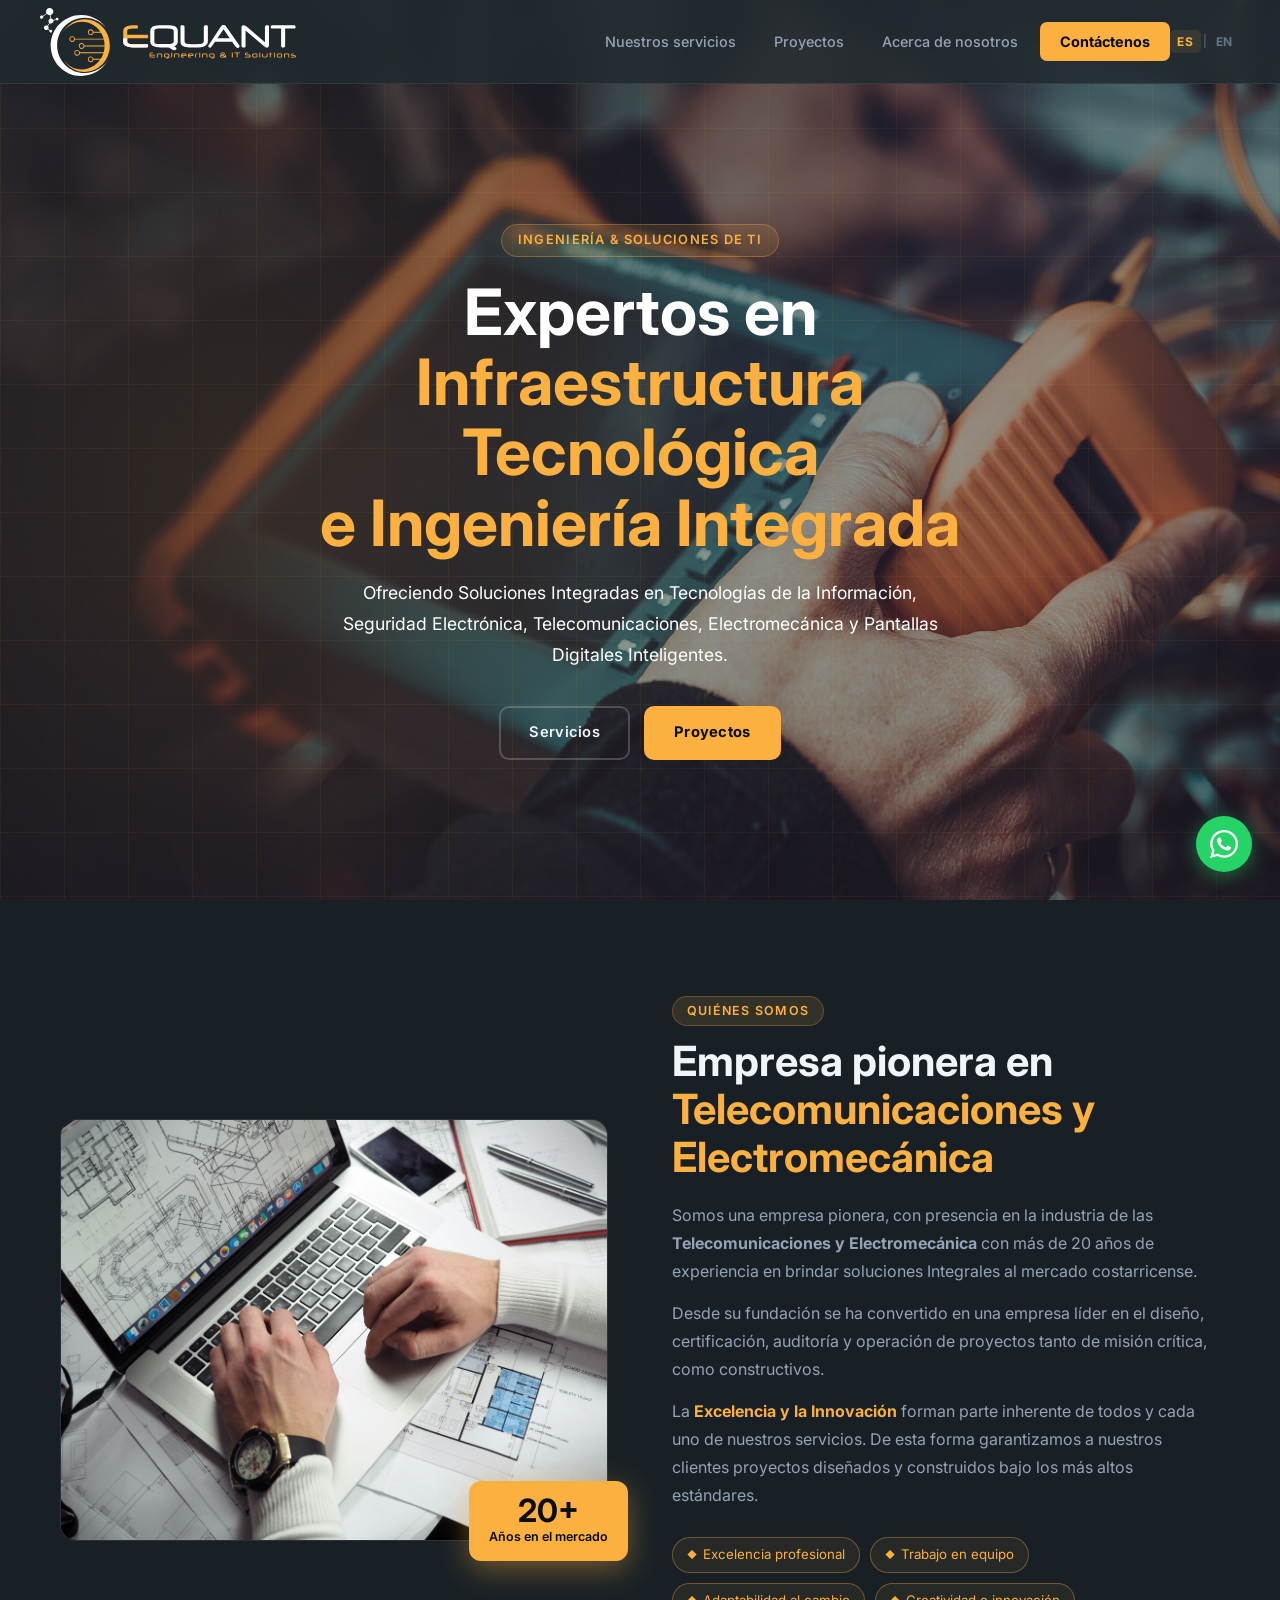
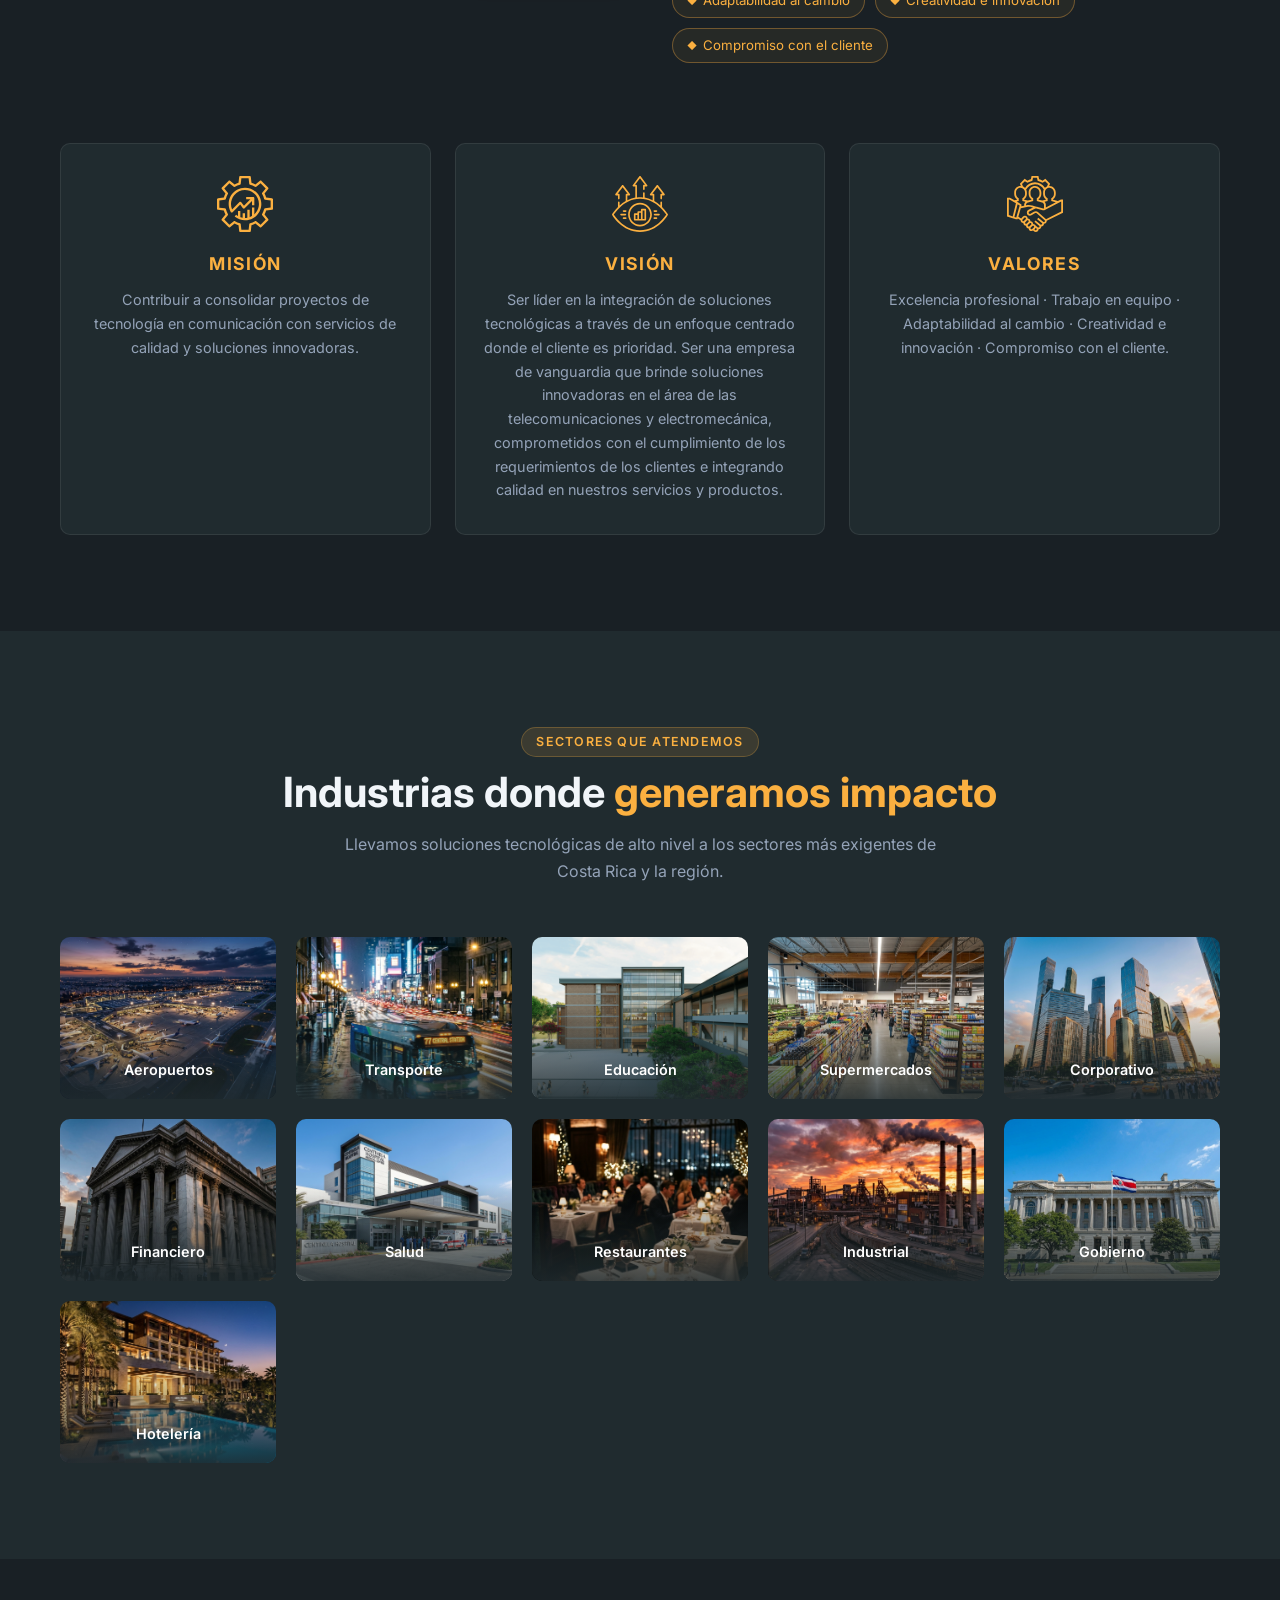
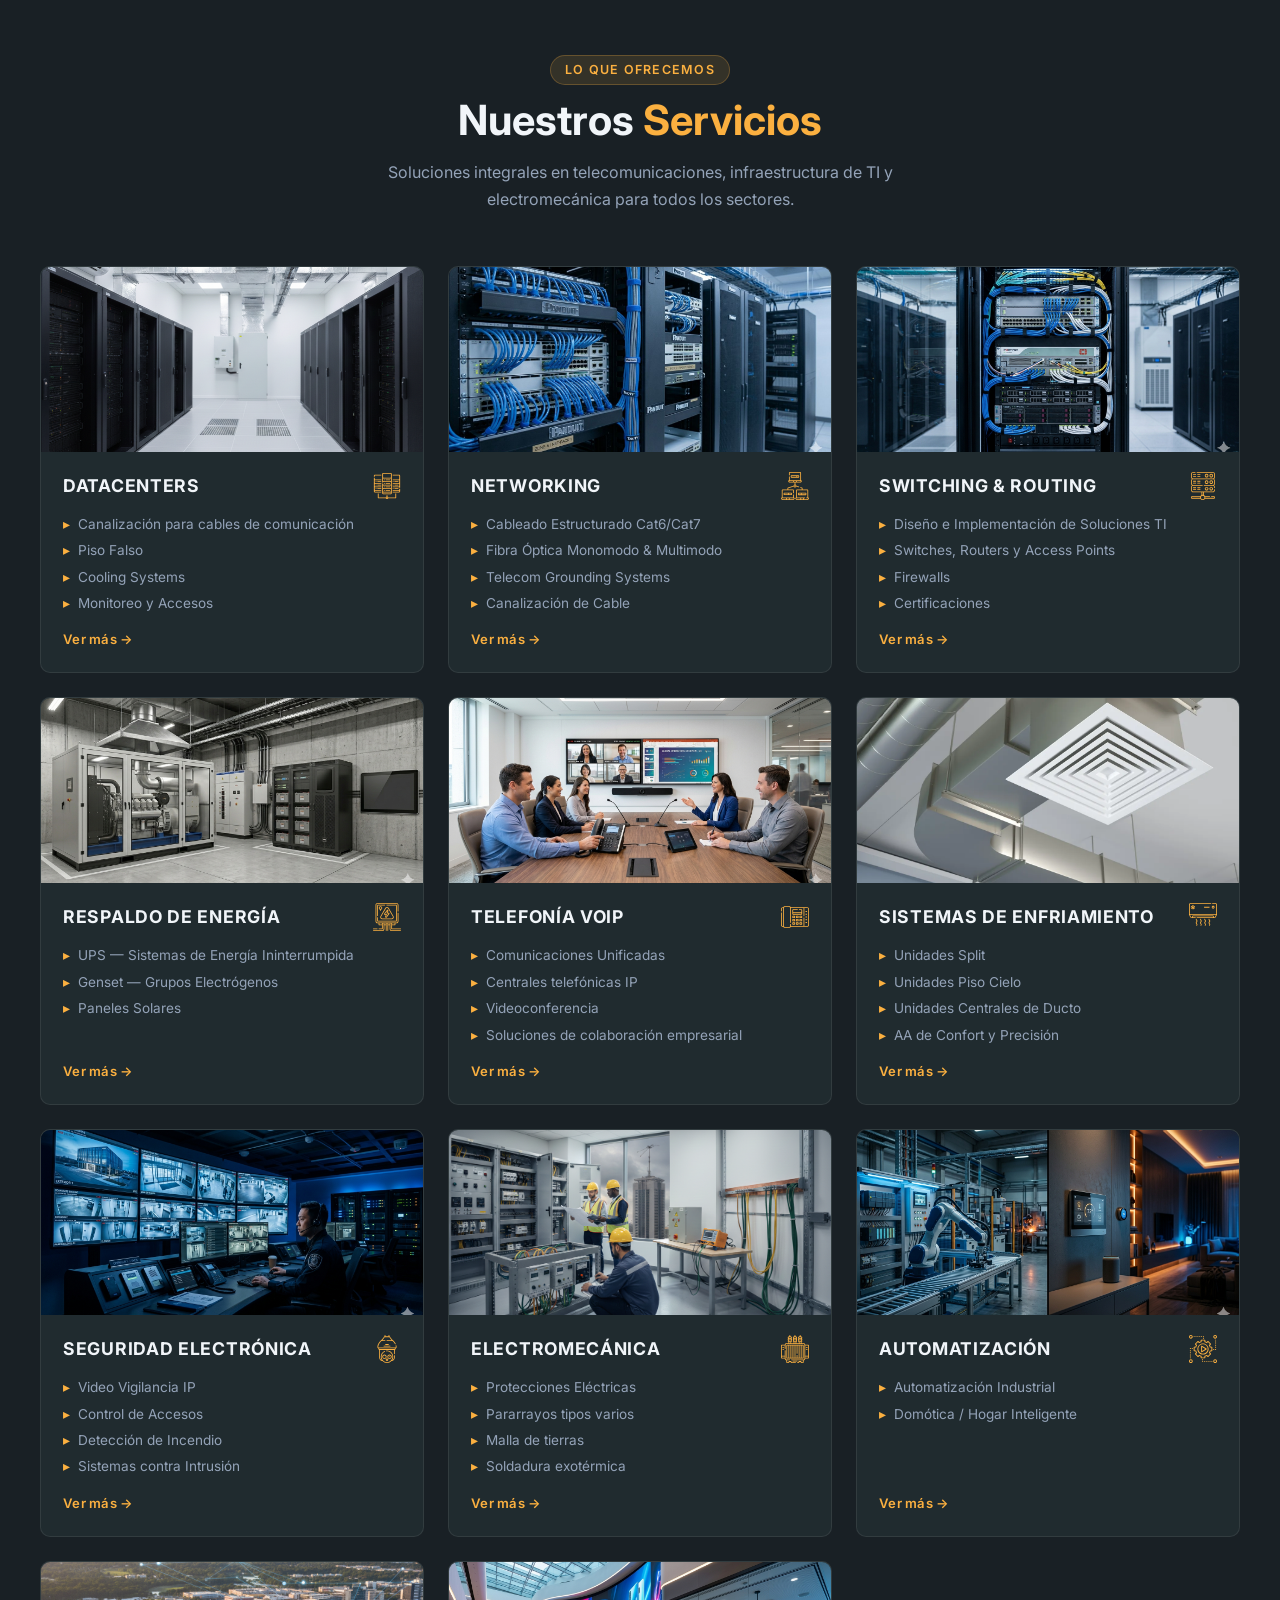
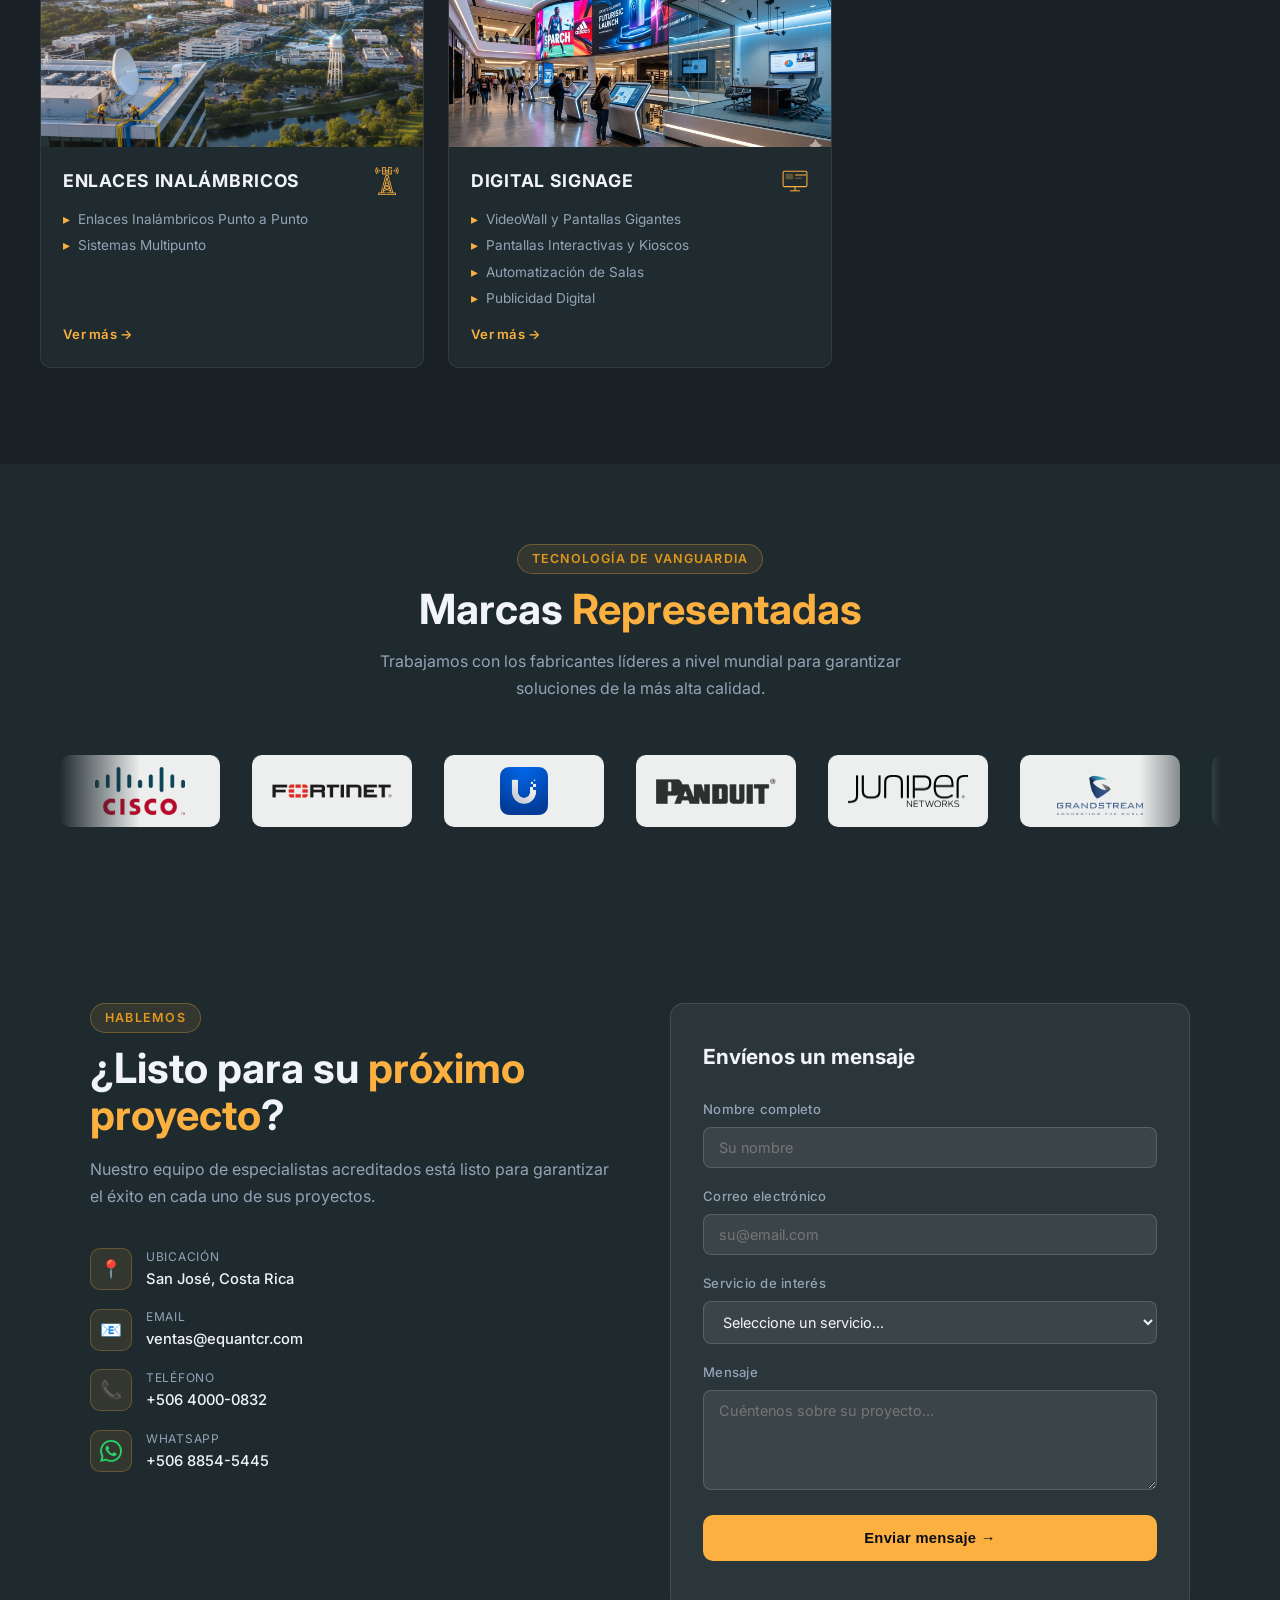
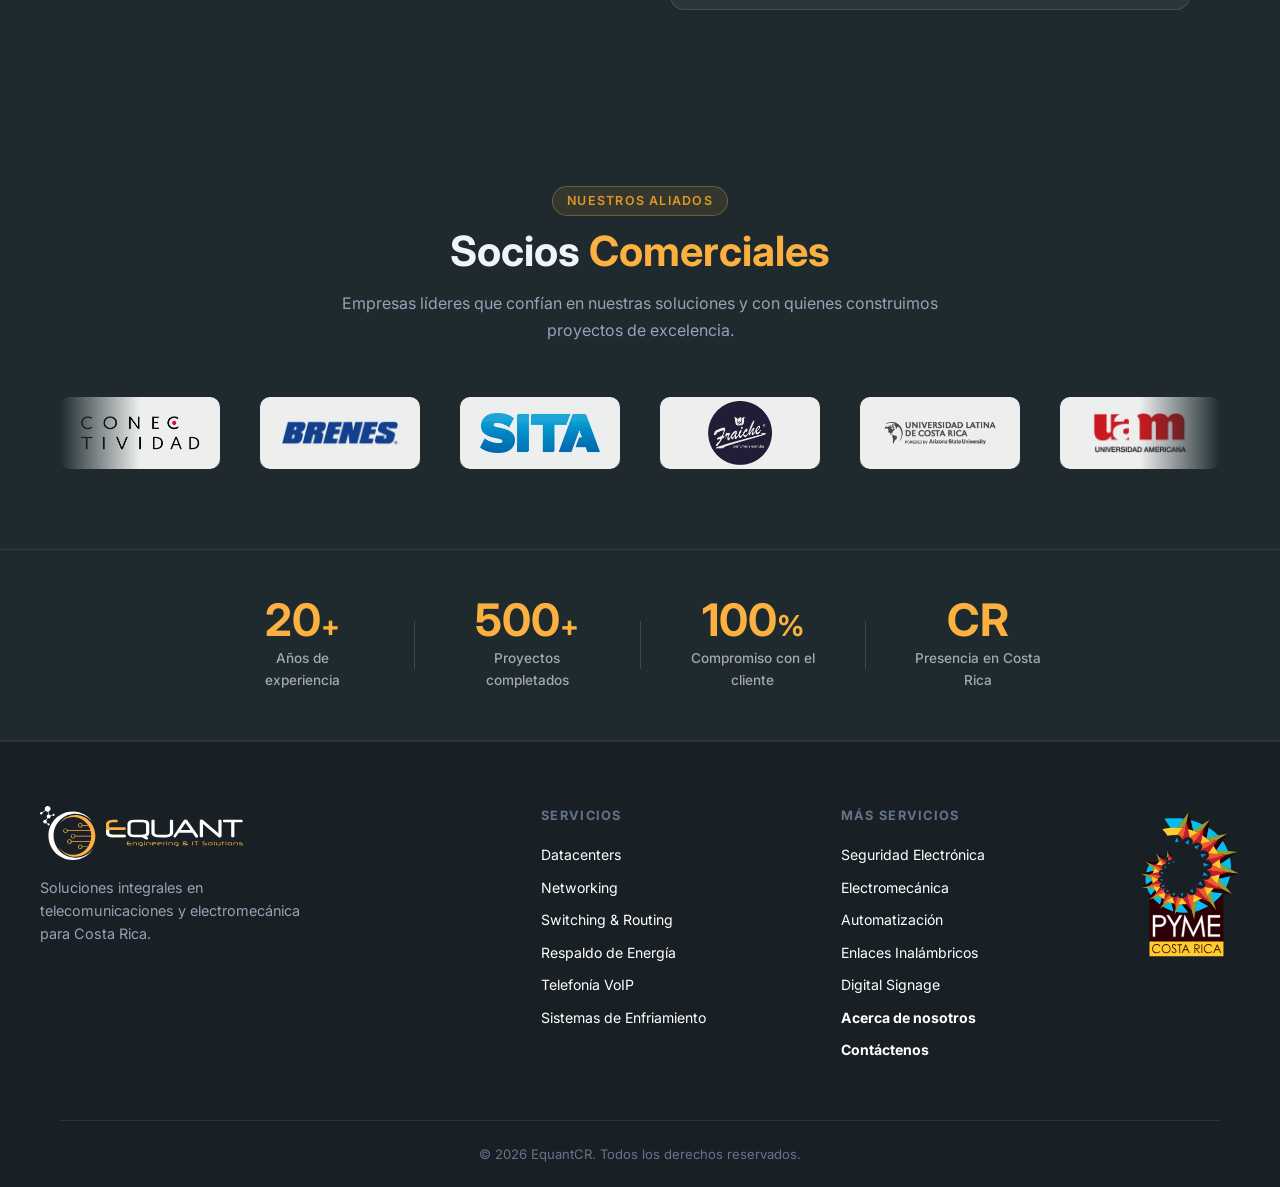
==== commit 6800040e: "Fix navbar: remove conflicting justify-content, force CSS cache refresh Co-Authored-By: Claude Sonne" ====
--- a/index.html
+++ b/index.html
@@ -4,7 +4,7 @@
   <meta charset="UTF-8" />
   <meta name="viewport" content="width=device-width, initial-scale=1.0" />
   <title>EquantCR - Ingeniería &amp; Soluciones de TI</title>
-  <link rel="stylesheet" href="css/equant.css" />
+  <link rel="stylesheet" href="css/equant.css?v=2" />
 </head>
 <body>
 
--- a/css/equant.css
+++ b/css/equant.css
@@ -127,7 +127,6 @@
 .navbar {
   display: flex;
   align-items: center;
-  justify-content: space-between;
   height: var(--nav-h);
   padding: 0 40px;
   transition: background 0.3s, backdrop-filter 0.3s;
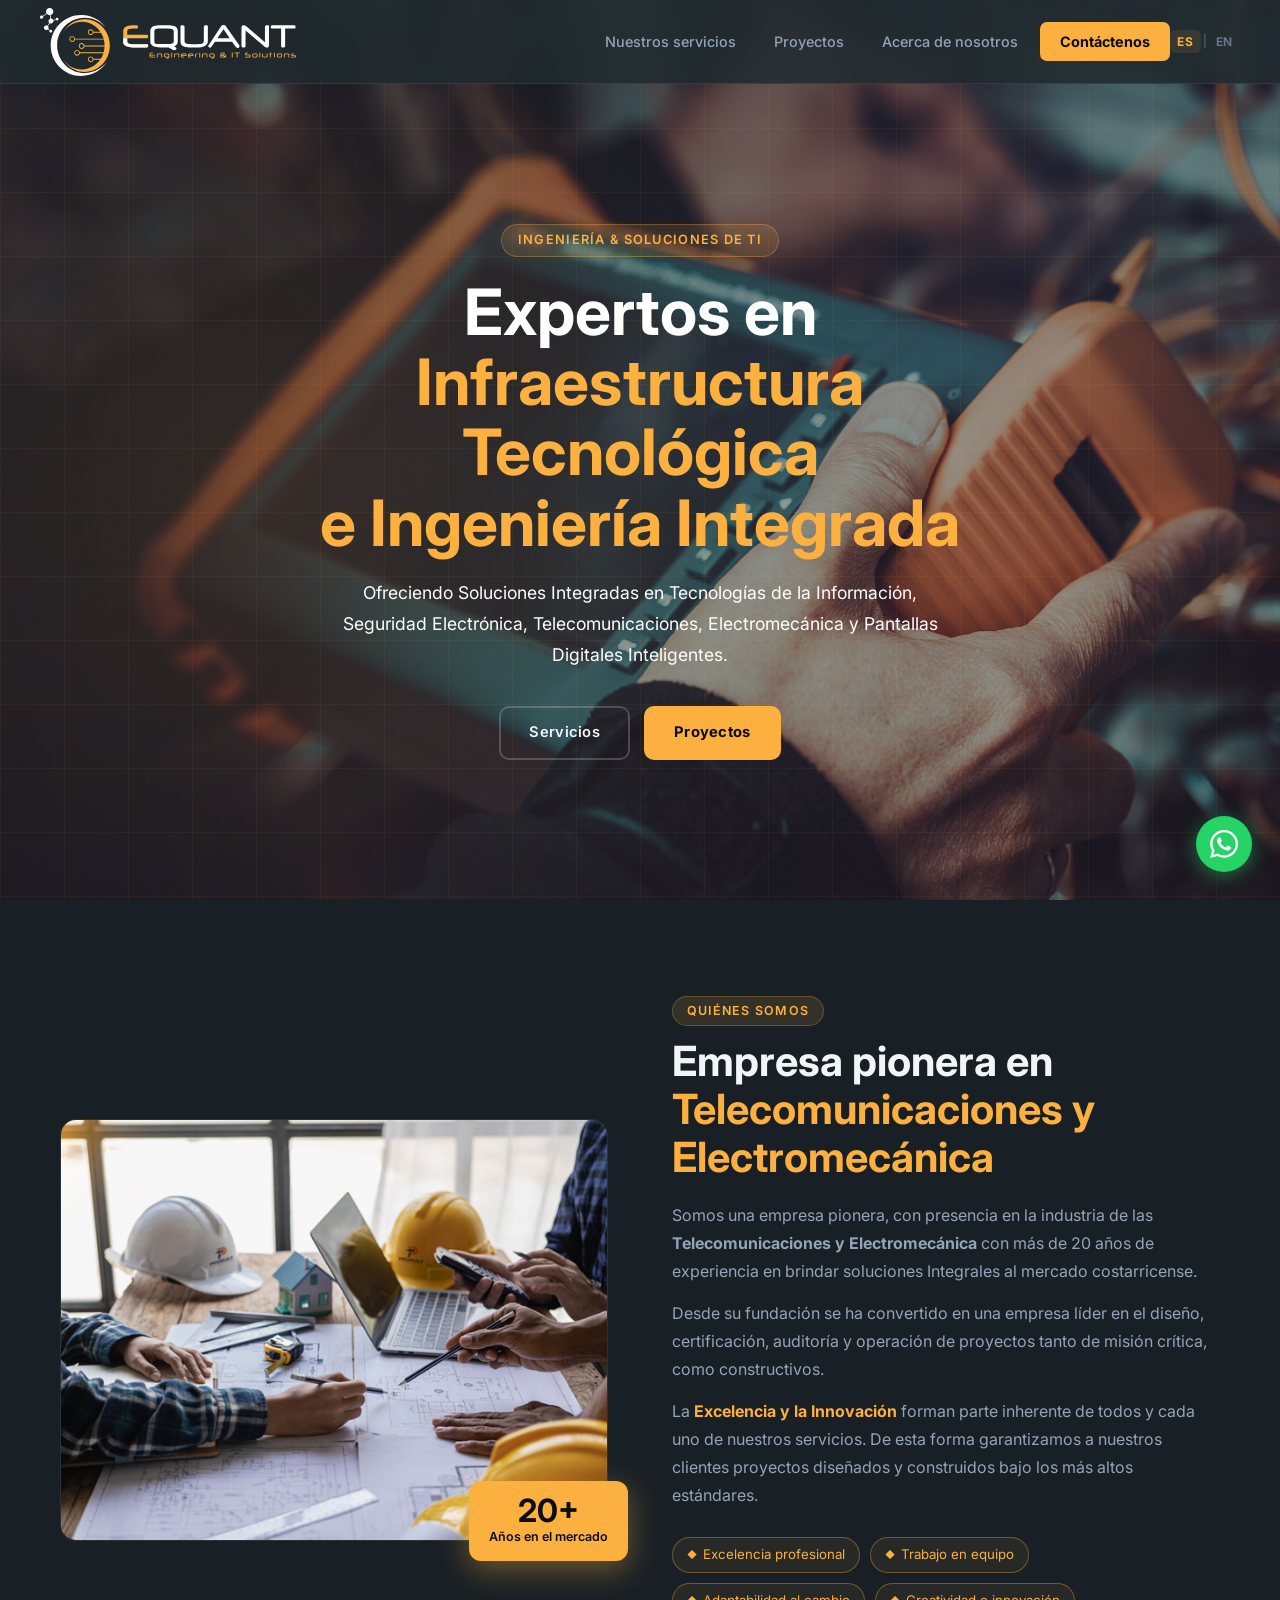
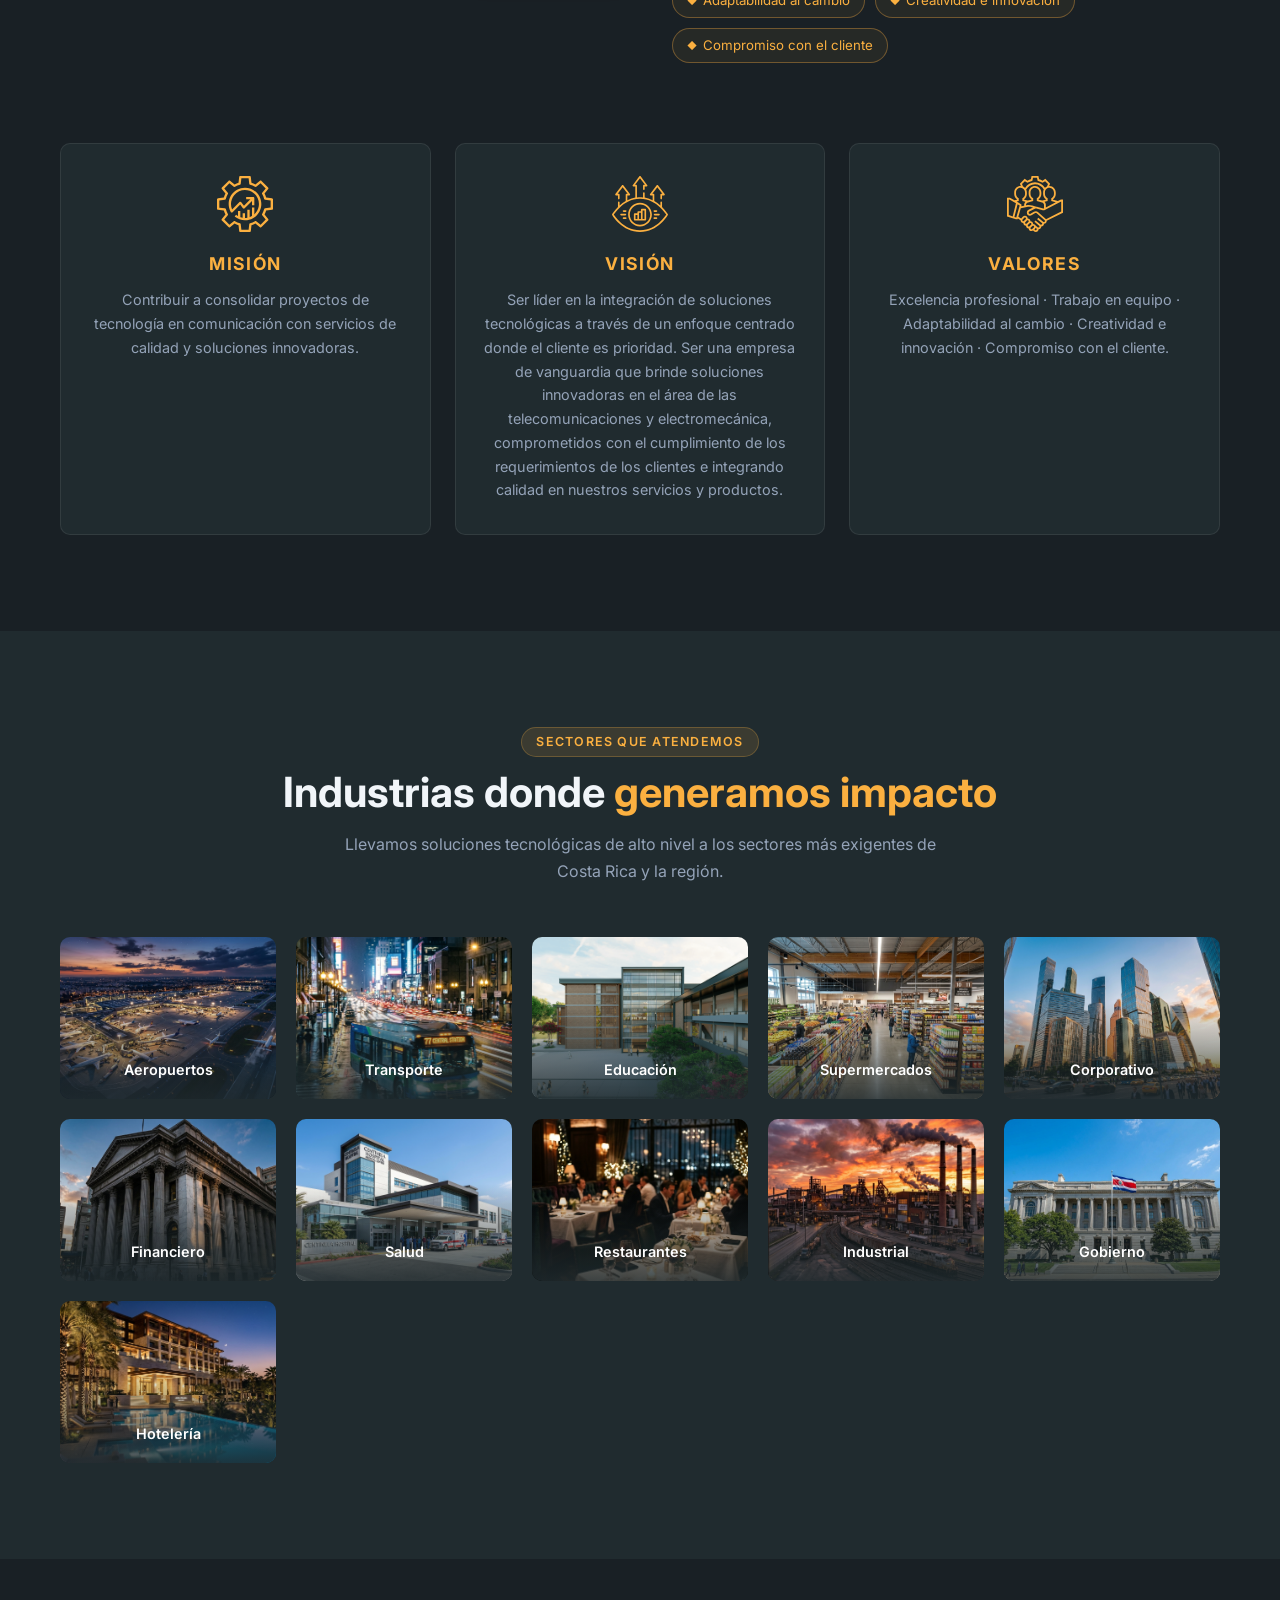
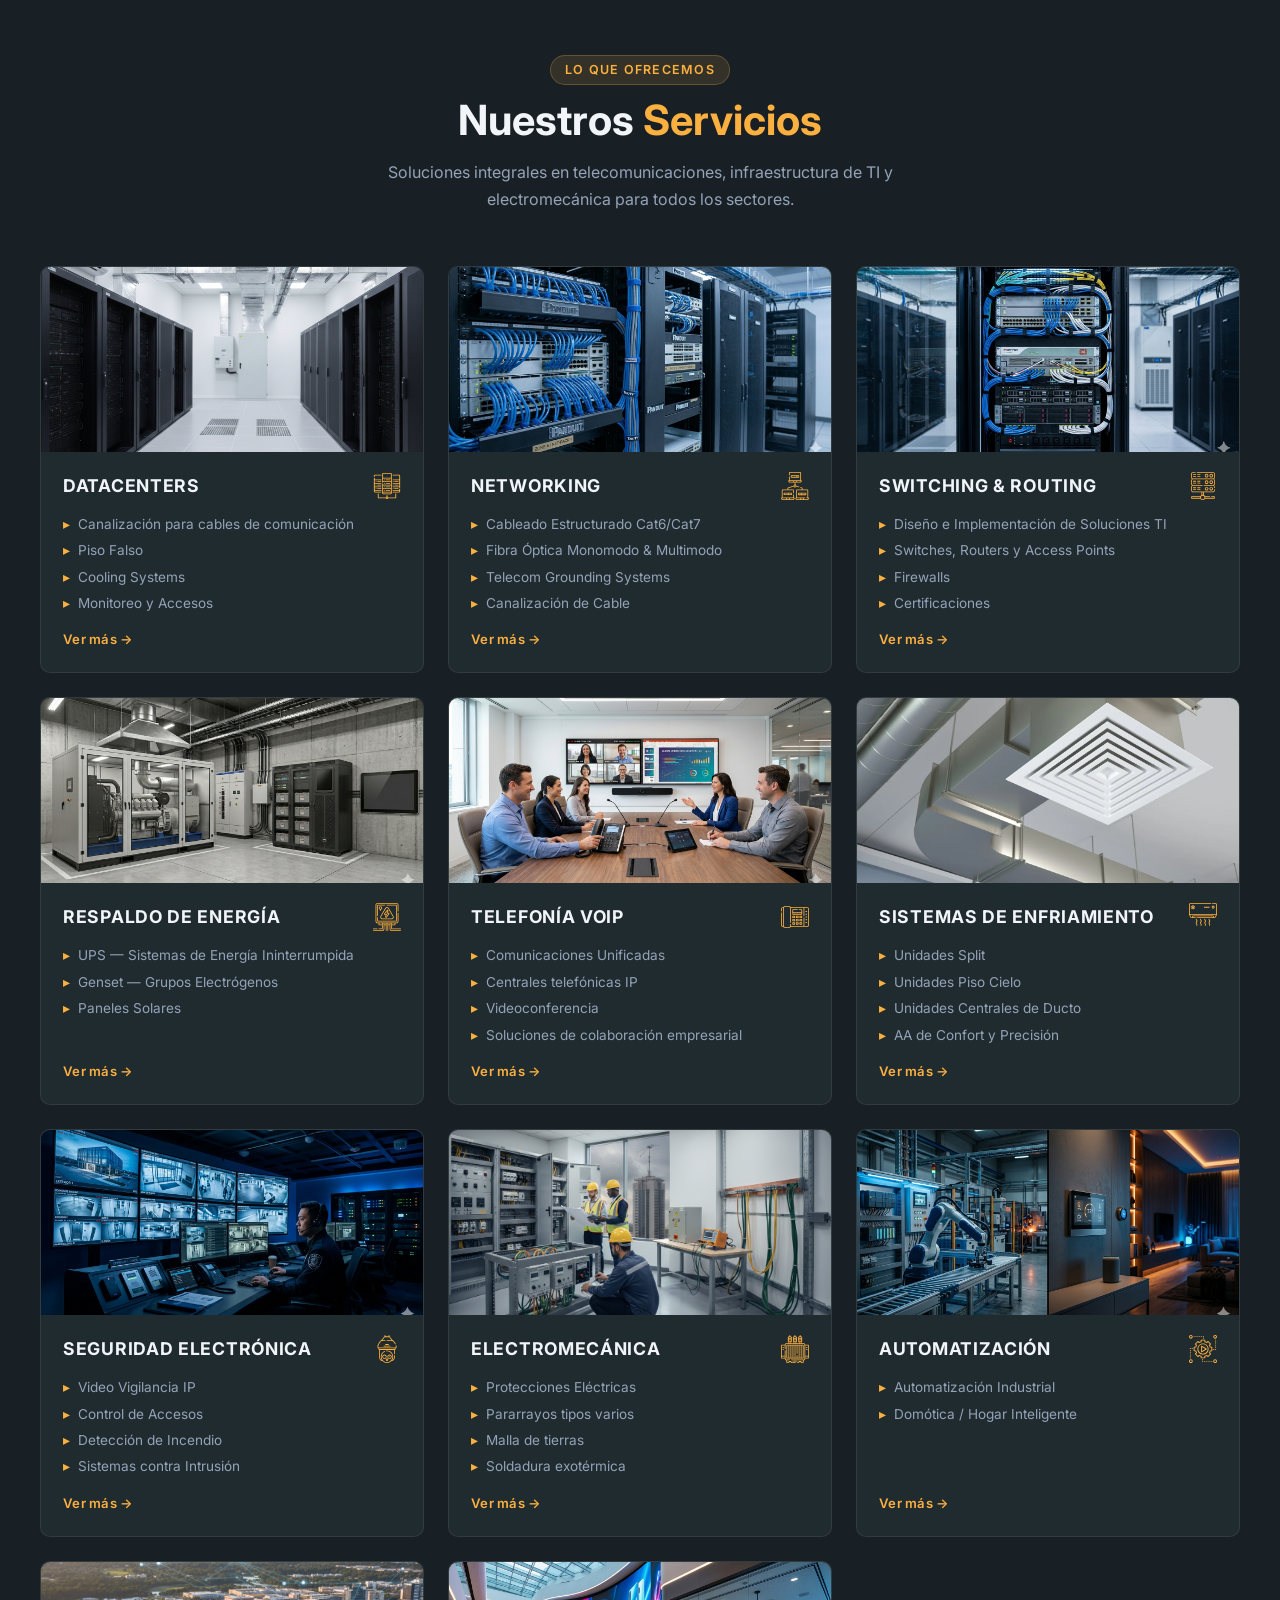
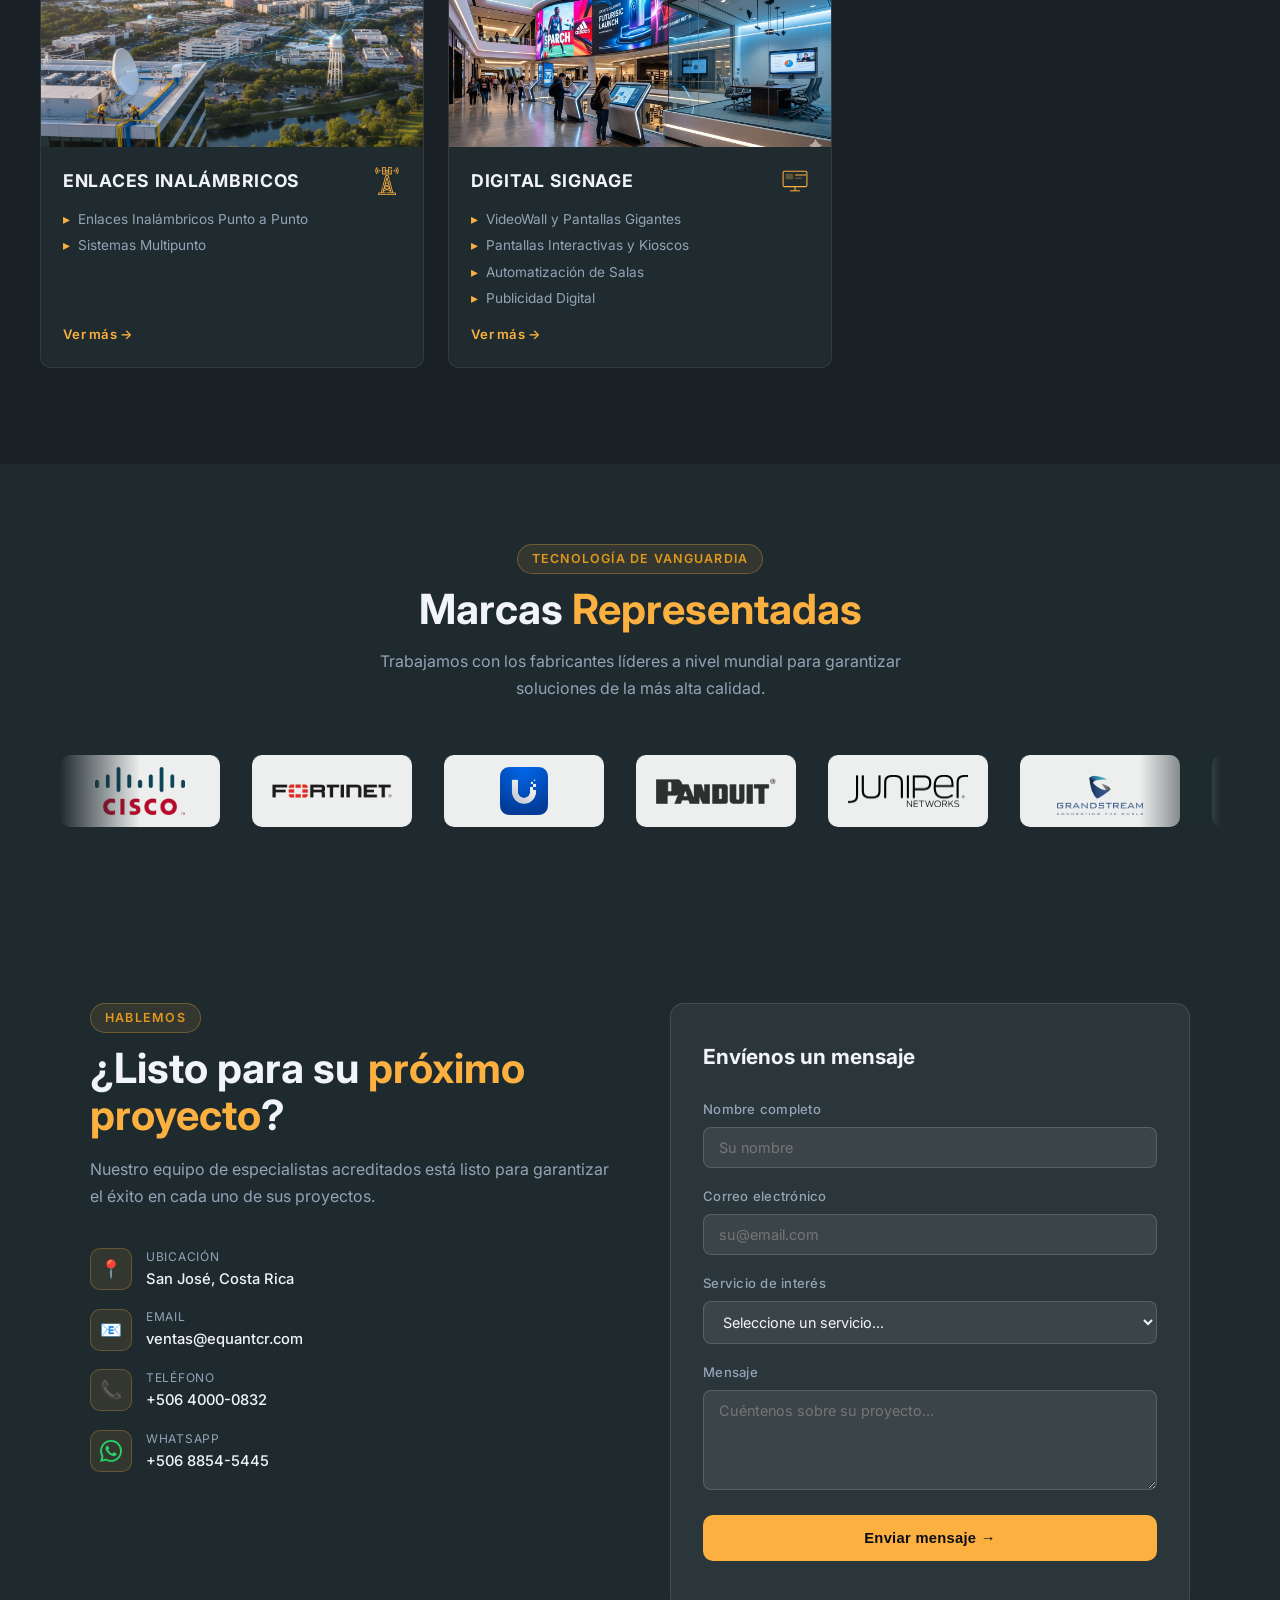
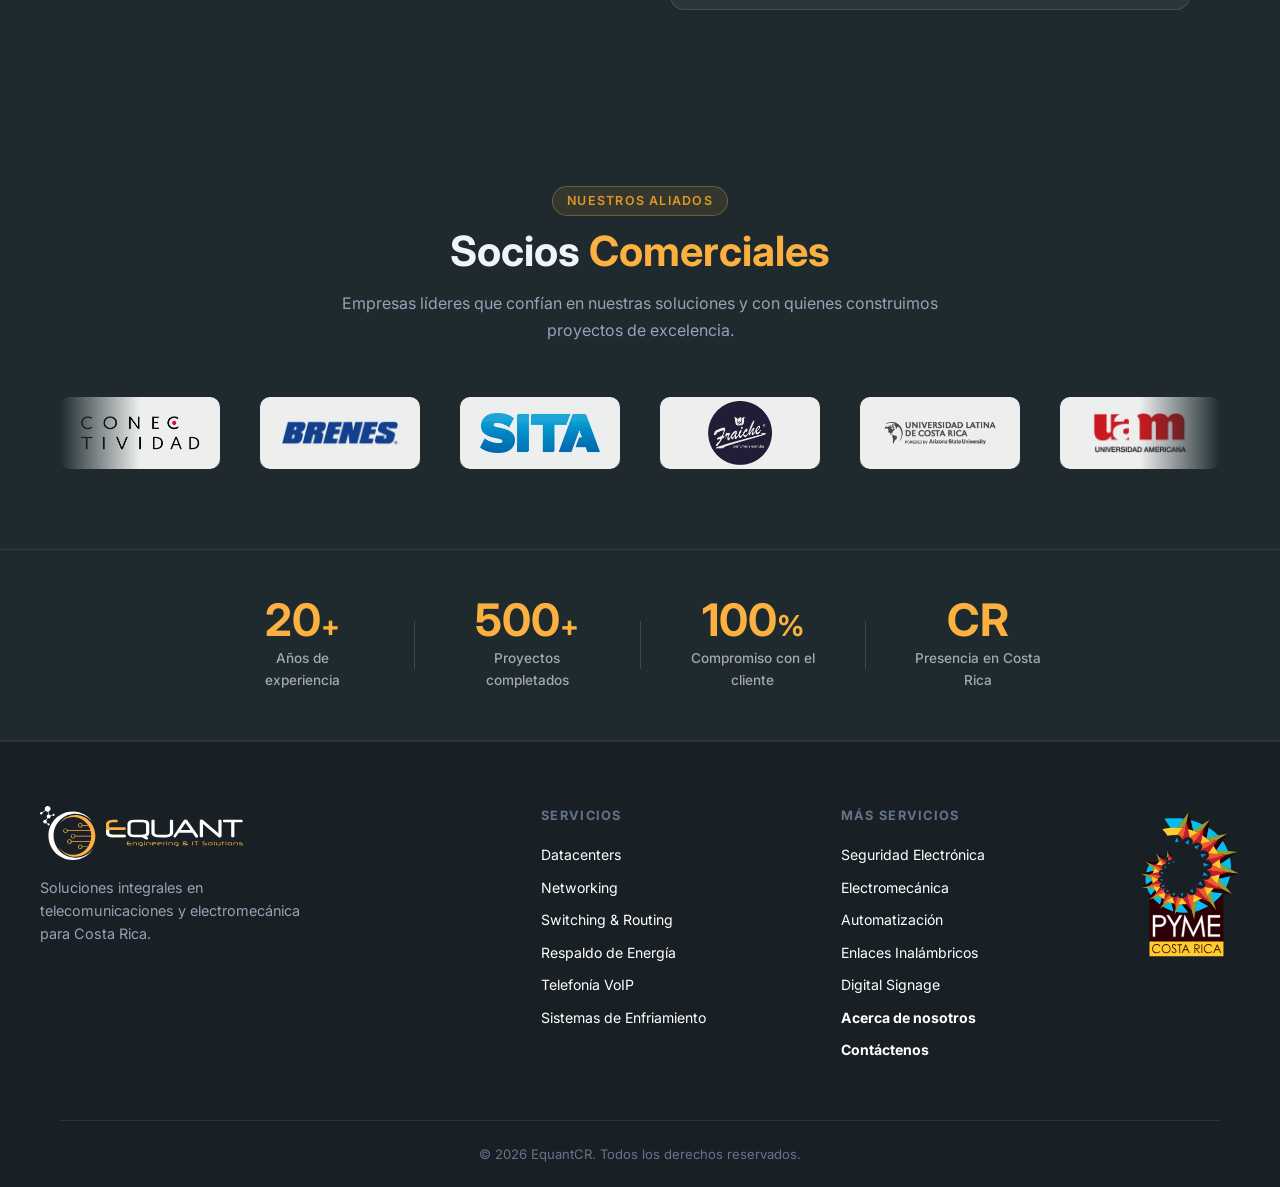
==== commit 45296688: "Actualiza index, switching y nuevas imágenes de servicios Co-Authored-By: Claude Sonnet 4.6 <noreply" ====
--- a/index.html
+++ b/index.html
@@ -37,12 +37,12 @@
   <!-- Desktop: slideshow automático de imágenes -->
   <div class="hero-slideshow" aria-hidden="true">
     <div class="hero-slide is-active" style="background-image: url('images/backgrounds/Networking/fibra.jpg');"></div>
+    <div class="hero-slide" style="background-image: url('images/backgrounds/Pantallas%20digitales/digital%20signage.jpg');"></div>
     <div class="hero-slide" style="background-image: url('images/backgrounds/Switching%20y%20routing/cableado.jpg');"></div>
     <div class="hero-slide" style="background-image: url('images/backgrounds/Networking/redesutp.jpg');"></div>
     <div class="hero-slide" style="background-image: url('images/backgrounds/Seguridad%20electr%C3%B3nica/camara.jpg');"></div>
     <div class="hero-slide" style="background-image: url('images/backgrounds/Seguridad%20electr%C3%B3nica/seguridad.jpg');"></div>
     <div class="hero-slide" style="background-image: url('images/backgrounds/Electromec%C3%A1nica/electromecanica.jpg');"></div>
-    <div class="hero-slide" style="background-image: url('images/backgrounds/Pantallas%20digitales/digital%20signage.jpg');"></div>
   </div>
   <div class="hero-overlay"></div>
   <div class="hero-bg-pattern"></div>
@@ -62,57 +62,6 @@
   </div>
 </section>
 
-<!--<section class="about-section" id="nosotros">
-  <div class="about-grid">
-    <div class="about-visual">
-      <div class="about-img-frame">
-        <div class="about-img-wrap">
-          <img src="images/about_us.jpg" alt="EquantCR - Empresa de Telecomunicaciones y Electromecánica" class="about-img" onerror="this.style.display='none'; this.nextElementSibling.style.display='flex';">
-          <div class="about-img-placeholder" style="display:none;"><span>📷</span></div>
-        </div>
-        <div class="about-badge">
-          <div class="badge-num">20+</div>
-          <div class="badge-text">Años en el mercado</div>
-        </div>
-      </div>
-      <div class="about-decoration"></div>
-    </div>
-    <div class="about-content">
-      <div class="section-tag">Quiénes somos</div>
-      <p class="about-text">Somos una empresa pionera, con presencia en la industria de las <strong>Telecomunicaciones y Electromecánica</strong> con más de 20 años de experiencia en brindar soluciones Integrales al mercado costarricense.</p>
-      <p class="about-text">Desde su fundación se ha convertido en una empresa líder en el diseño, certificación, auditoría y operación de proyectos tanto de misión crítica, como constructivos.</p>
-      <p class="about-text">La <strong class="highlight">Excelencia y la Innovación</strong> forman parte inherente de todos y cada uno de nuestros servicios. De esta forma garantizamos a nuestros clientes proyectos diseñados y construidos bajo los más altos estándares.</p>
-    </div>
-  </div>
-
-  <div class="mvv-grid">
-    <div class="mvv-card">
-      <div class="mvv-icon">
-        <img src="images/icons/business-yellow.svg" alt="Misión EquantCR" class="mvv-icon-img" onerror="this.style.display='none'; this.nextElementSibling.style.display='flex';">
-        <div class="mvv-icon-fallback" style="display:none;"><svg viewBox="0 0 40 40" fill="none" xmlns="http://www.w3.org/2000/svg"><circle cx="20" cy="20" r="18" stroke="#FBB040" stroke-width="1.5"></circle><path d="M12 20 L20 12 L28 20 L20 28 Z" stroke="#FBB040" stroke-width="1.5" fill="none"></path><circle cx="20" cy="20" r="4" fill="#FBB040"></circle></svg></div>
-      </div>
-      <h3>MISIÓN</h3>
-      <p>Contribuir a consolidar proyectos de tecnología en comunicación con servicios de calidad y soluciones innovadoras.</p>
-    </div>
-    <div class="mvv-card">
-      <div class="mvv-icon">
-        <img src="images/icons/vision-yellow.svg" alt="Visión EquantCR" class="mvv-icon-img" onerror="this.style.display='none'; this.nextElementSibling.style.display='flex';">
-        <div class="mvv-icon-fallback" style="display:none;"><svg viewBox="0 0 40 40" fill="none" xmlns="http://www.w3.org/2000/svg"><circle cx="20" cy="20" r="18" stroke="#FBB040" stroke-width="1.5"></circle><circle cx="20" cy="20" r="10" stroke="#FBB040" stroke-width="1"></circle><circle cx="20" cy="20" r="4" fill="#FBB040"></circle><line x1="20" y1="2" x2="20" y2="8" stroke="#FBB040" stroke-width="1.5"></line><line x1="20" y1="32" x2="20" y2="38" stroke="#FBB040" stroke-width="1.5"></line><line x1="2" y1="20" x2="8" y2="20" stroke="#FBB040" stroke-width="1.5"></line><line x1="32" y1="20" x2="38" y2="20" stroke="#FBB040" stroke-width="1.5"></line></svg></div>
-      </div>
-      <h3>VISIÓN</h3>
-      <p>Ser líder en la integración de soluciones tecnológicas a través de un enfoque centrado donde el cliente es prioridad. Ser una empresa de vanguardia que brinde soluciones innovadoras en el área de las telecomunicaciones y electromecánica, comprometidos con el cumplimiento de los requerimientos de los clientes e integrando calidad en nuestros servicios y productos.</p>
-    </div>
-    <div class="mvv-card">
-      <div class="mvv-icon">
-        <img src="images/icons/team-yellow.svg" alt="Valores EquantCR" class="mvv-icon-img" onerror="this.style.display='none'; this.nextElementSibling.style.display='flex';">
-        <div class="mvv-icon-fallback" style="display:none;"><svg viewBox="0 0 40 40" fill="none" xmlns="http://www.w3.org/2000/svg"><polygon points="20,4 25,15 38,15 28,23 32,36 20,28 8,36 12,23 2,15 15,15" stroke="#FBB040" stroke-width="1.5" fill="none"></polygon><circle cx="20" cy="20" r="4" fill="#FBB040"></circle></svg></div>
-      </div>
-      <h3>VALORES</h3>
-      <p>Excelencia profesional · Trabajo en equipo · Adaptabilidad al cambio · Creatividad e innovación · Compromiso con el cliente.</p>
-    </div>
-  </div>
-</section>
--->
 
 <section class="about-section" id="nosotros">
   <div class="about-grid">
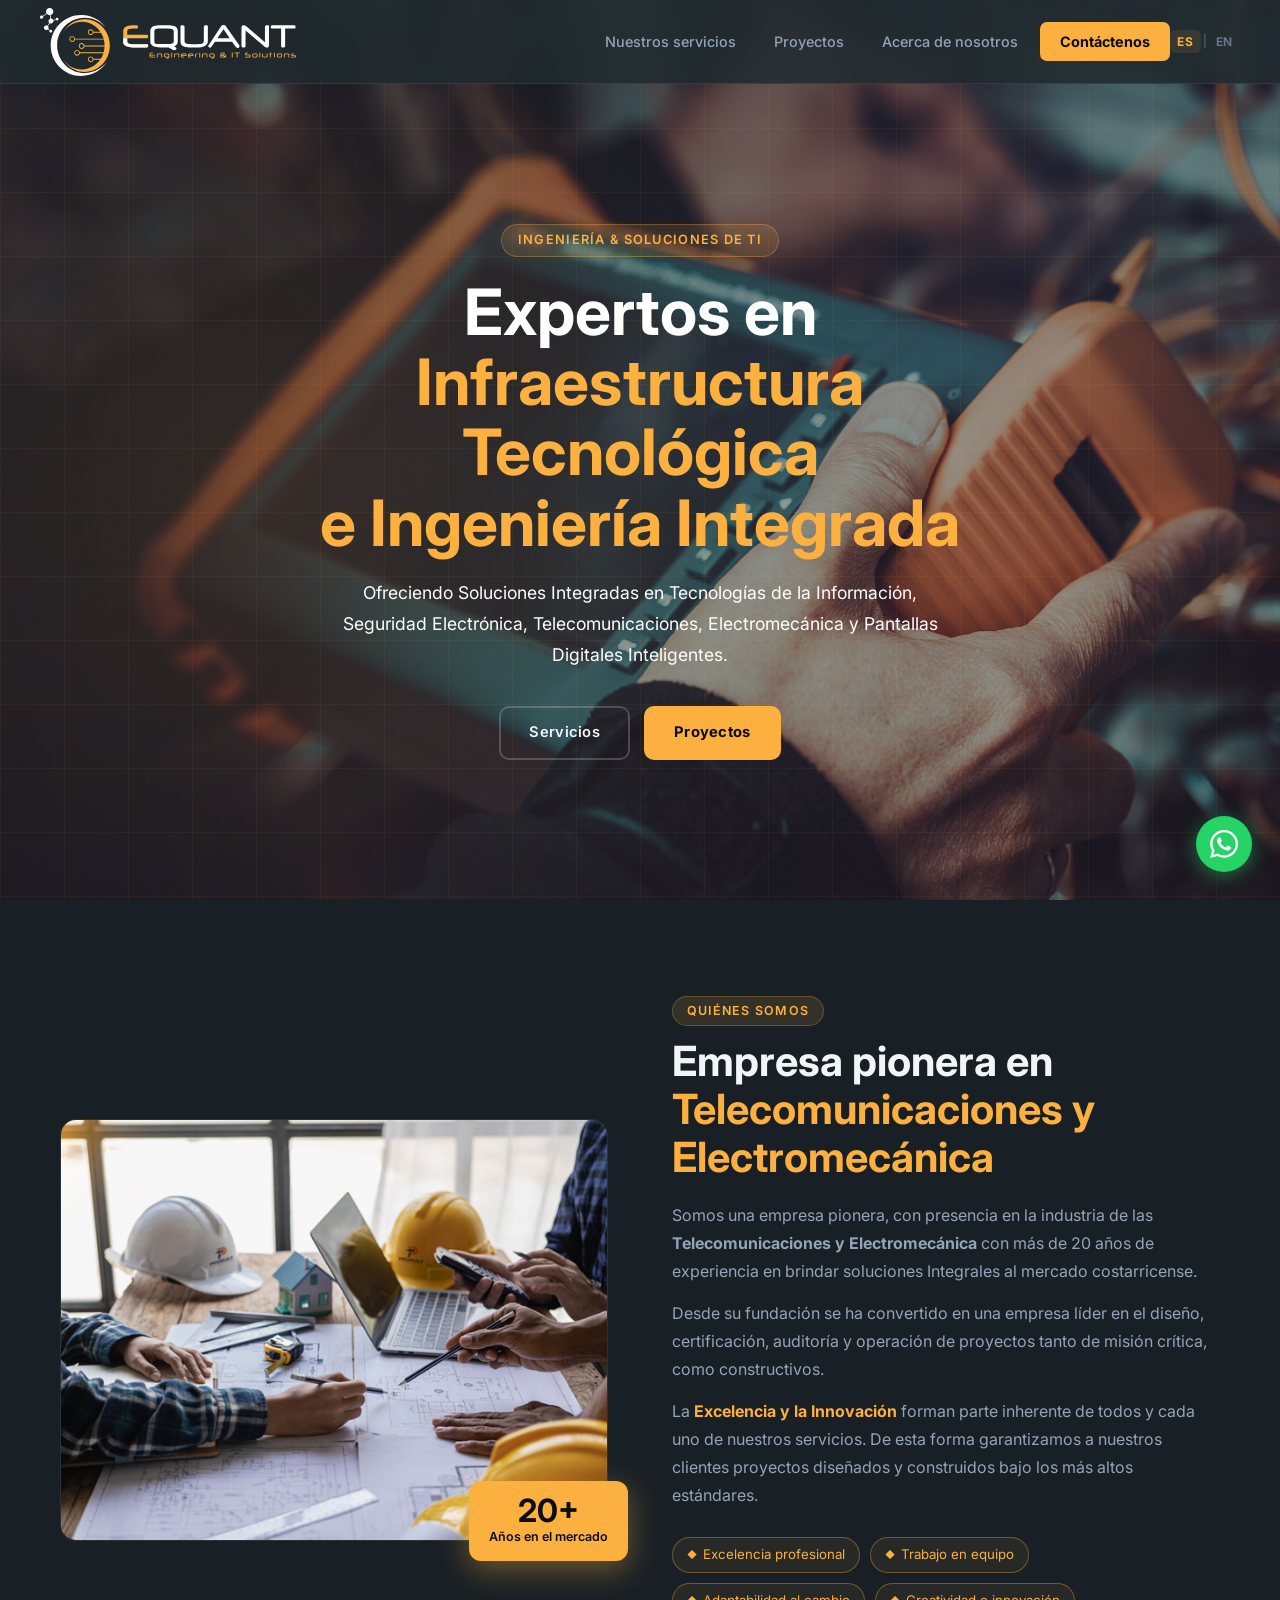
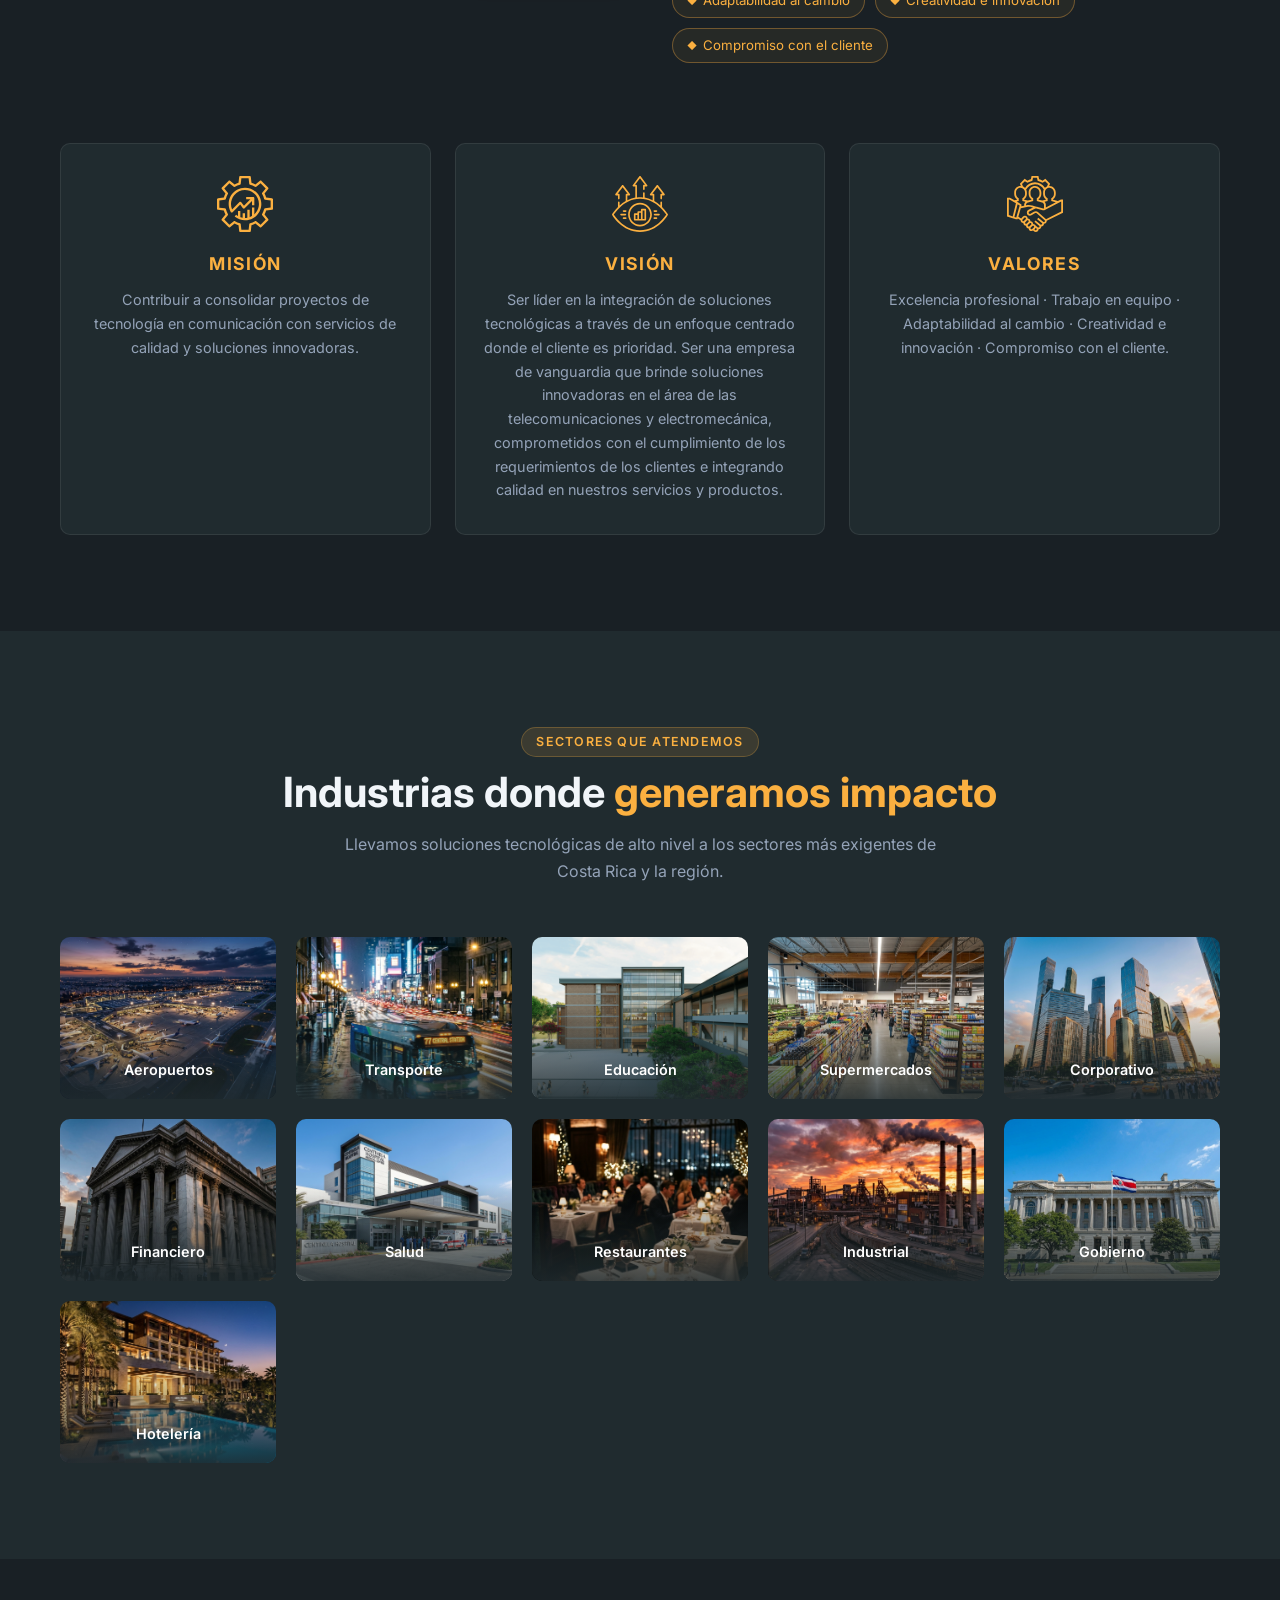
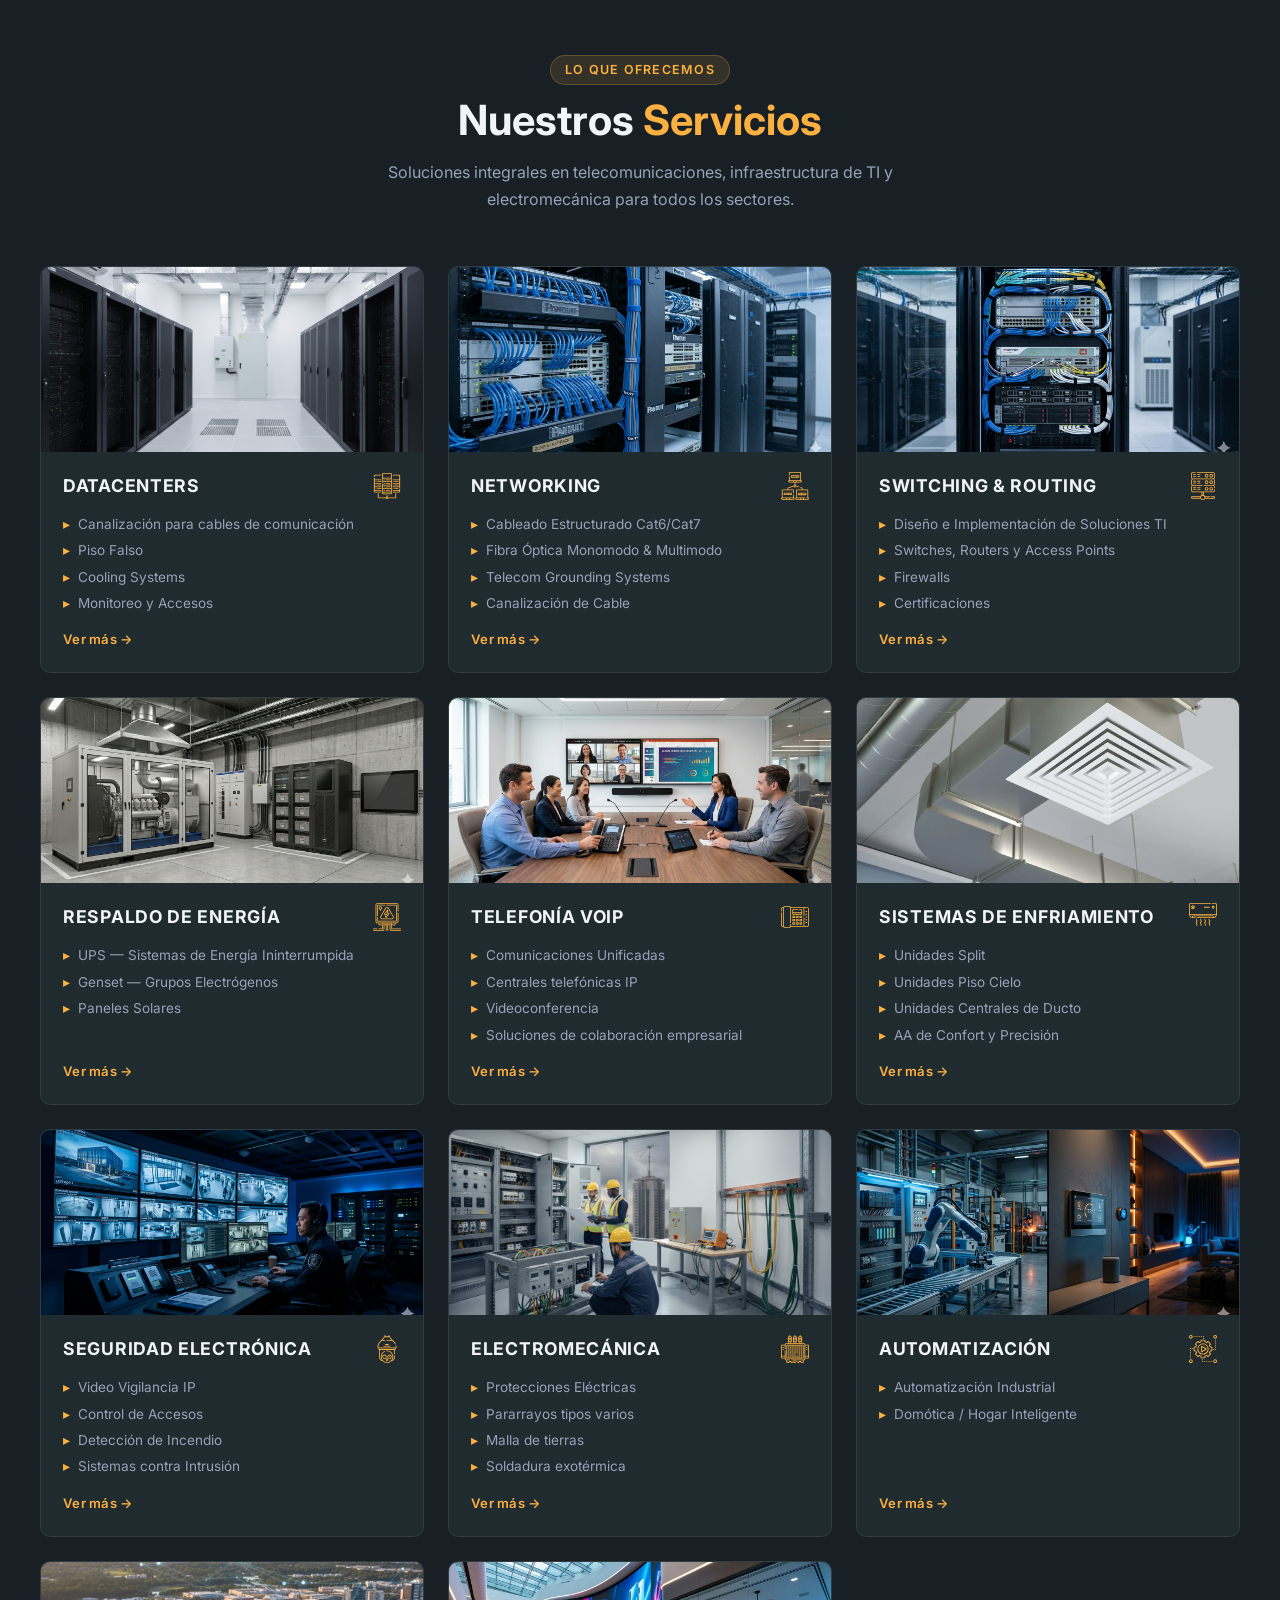
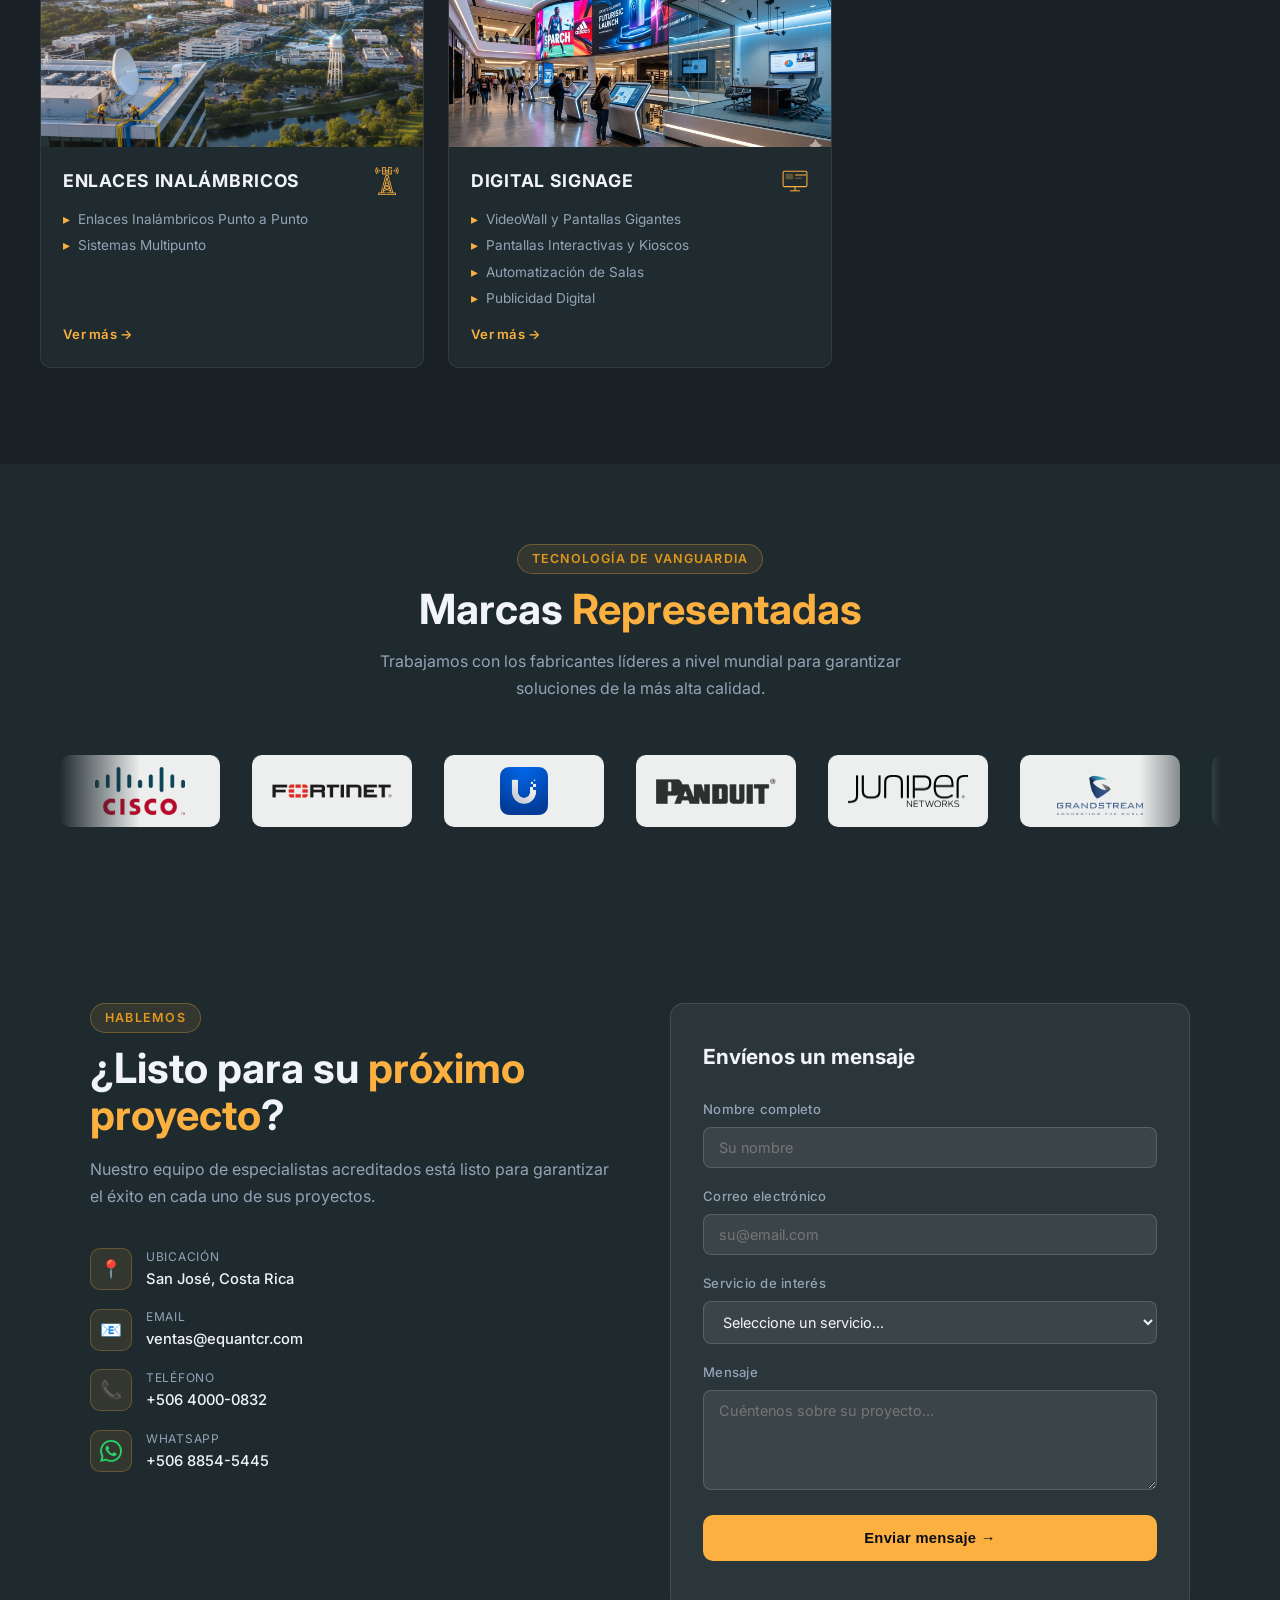
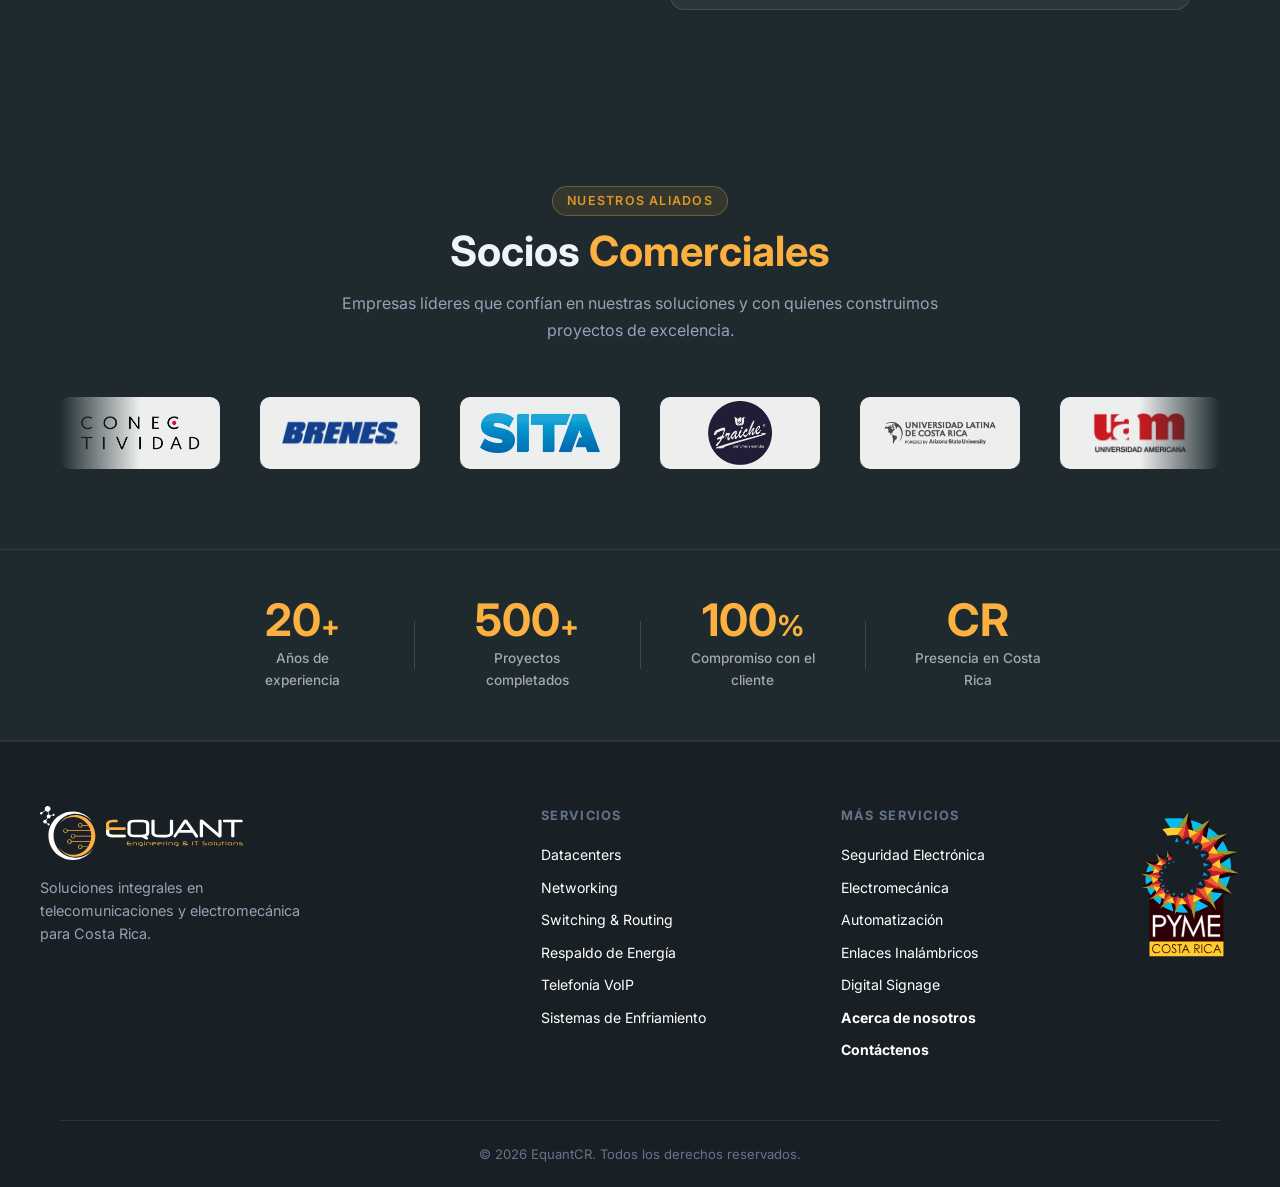
==== commit addb0fc4: "Actualiza index, seguridad, networking e imágenes de secciones Co-Authored-By: Claude Sonnet 4.6 <no" ====
--- a/index.html
+++ b/index.html
@@ -328,7 +328,7 @@
         <div class="brand-logo"><img src="images/Brands/Grandstream_logo.png" alt="GrandStream" title="GrandStream" onerror="this.parentElement.style.display='none';"></div>
         <div class="brand-logo"><img src="images/Brands/Dahua_logo.png" alt="Dahua" title="Dahua" onerror="this.parentElement.style.display='none';"></div>
         <div class="brand-logo brand-logo--lg"><img src="images/Brands/systimax.png" alt="Systimax" title="Systimax" onerror="this.parentElement.style.display='none';"></div>
-        <div class="brand-logo"><img src="images/Brands/leyard_logo.jpg" alt="Leyard" title="Leyard" onerror="this.parentElement.style.display='none';"></div>
+        <div class="brand-logo brand-logo--lg"><img src="images/Brands/leyard_logo.jpg" alt="Leyard" title="Leyard" onerror="this.parentElement.style.display='none';"></div>
         <div class="brand-logo"><img src="images/Brands/Axis_logo.png" alt="Axis" title="Axis" onerror="this.parentElement.style.display='none';"></div>
         <div class="brand-logo"><img src="images/Brands/Alhua_logo.png" alt="Alhua" title="Alhua" onerror="this.parentElement.style.display='none';"></div>
         <div class="brand-logo brand-logo--lg"><img src="images/Brands/Hikvision.png" alt="Hikvision" title="Hikvision" onerror="this.parentElement.style.display='none';"></div>
--- a/css/equant.css
+++ b/css/equant.css
@@ -1279,17 +1279,15 @@
   .about-img { height: 320px; }
   .mvv-grid { grid-template-columns: 1fr 1fr; }
   .contact-inner { grid-template-columns: 1fr; gap: 40px; }
-  .dc-banner-card { flex-direction: column; min-height: auto; }
-  .dc-banner-card--reverse { flex-direction: column; }
-  .dc-banner-body { border-right: none !important; border-left: none !important; border-bottom: 1px solid rgba(255,255,255,0.08); padding: 32px 28px; }
+  .dc-banner-card { flex-direction: column-reverse; min-height: auto; }
+  .dc-banner-card--reverse { flex-direction: column-reverse; }
+  .dc-banner-body { border-right: none !important; border-left: none !important; border-bottom: none !important; border-top: 1px solid rgba(255,255,255,0.08); padding: 32px 28px; }
   .dc-banner-visual { min-height: 220px; }
   .footer-inner { grid-template-columns: 1fr 1fr; }
   .footer-pyme-col { display: none; }
 }
 
 @media (max-width: 768px) {
-  .hero-bg-mobile { display: block; }
-  .hero-slideshow { display: none; }
   .about-section, .industries-section, .services-section,
   .brands-section, .partners-section, .contact-section { padding: 64px 20px; }
   .stats-band { padding: 40px 20px; }
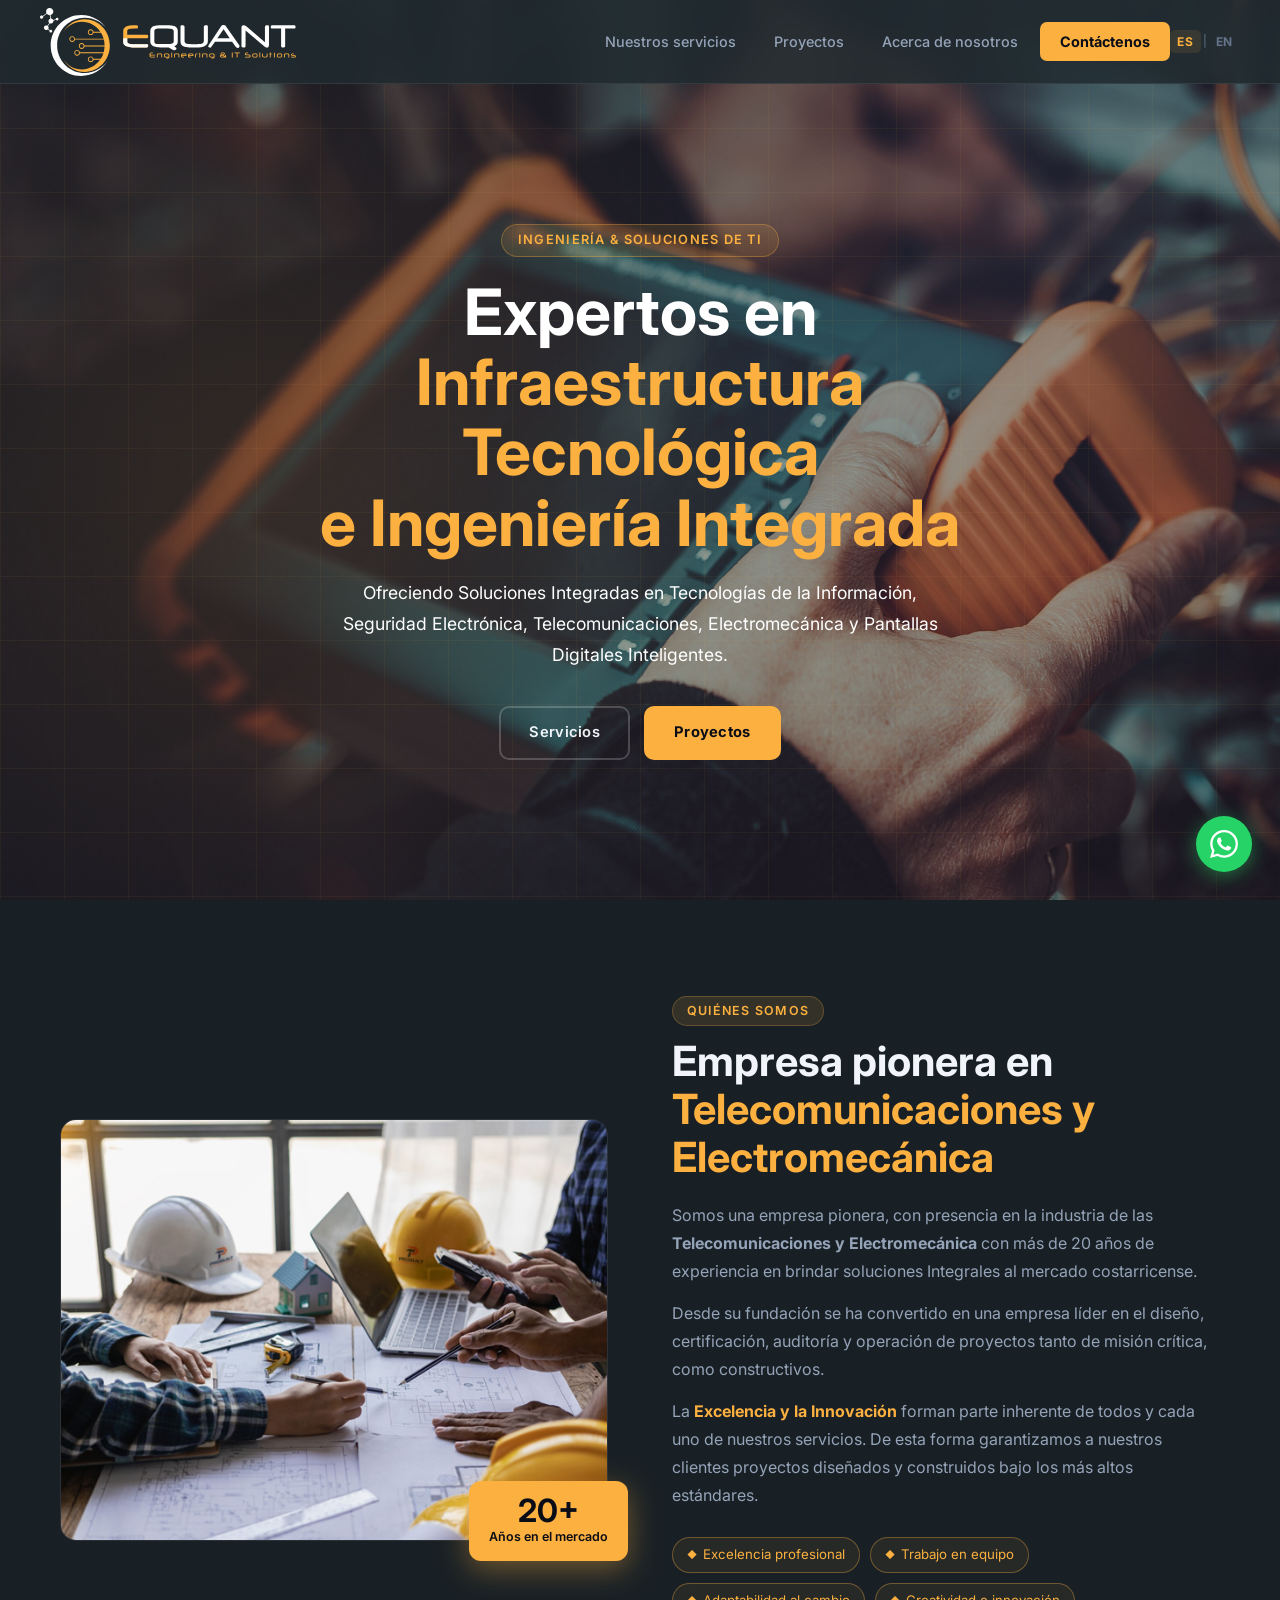
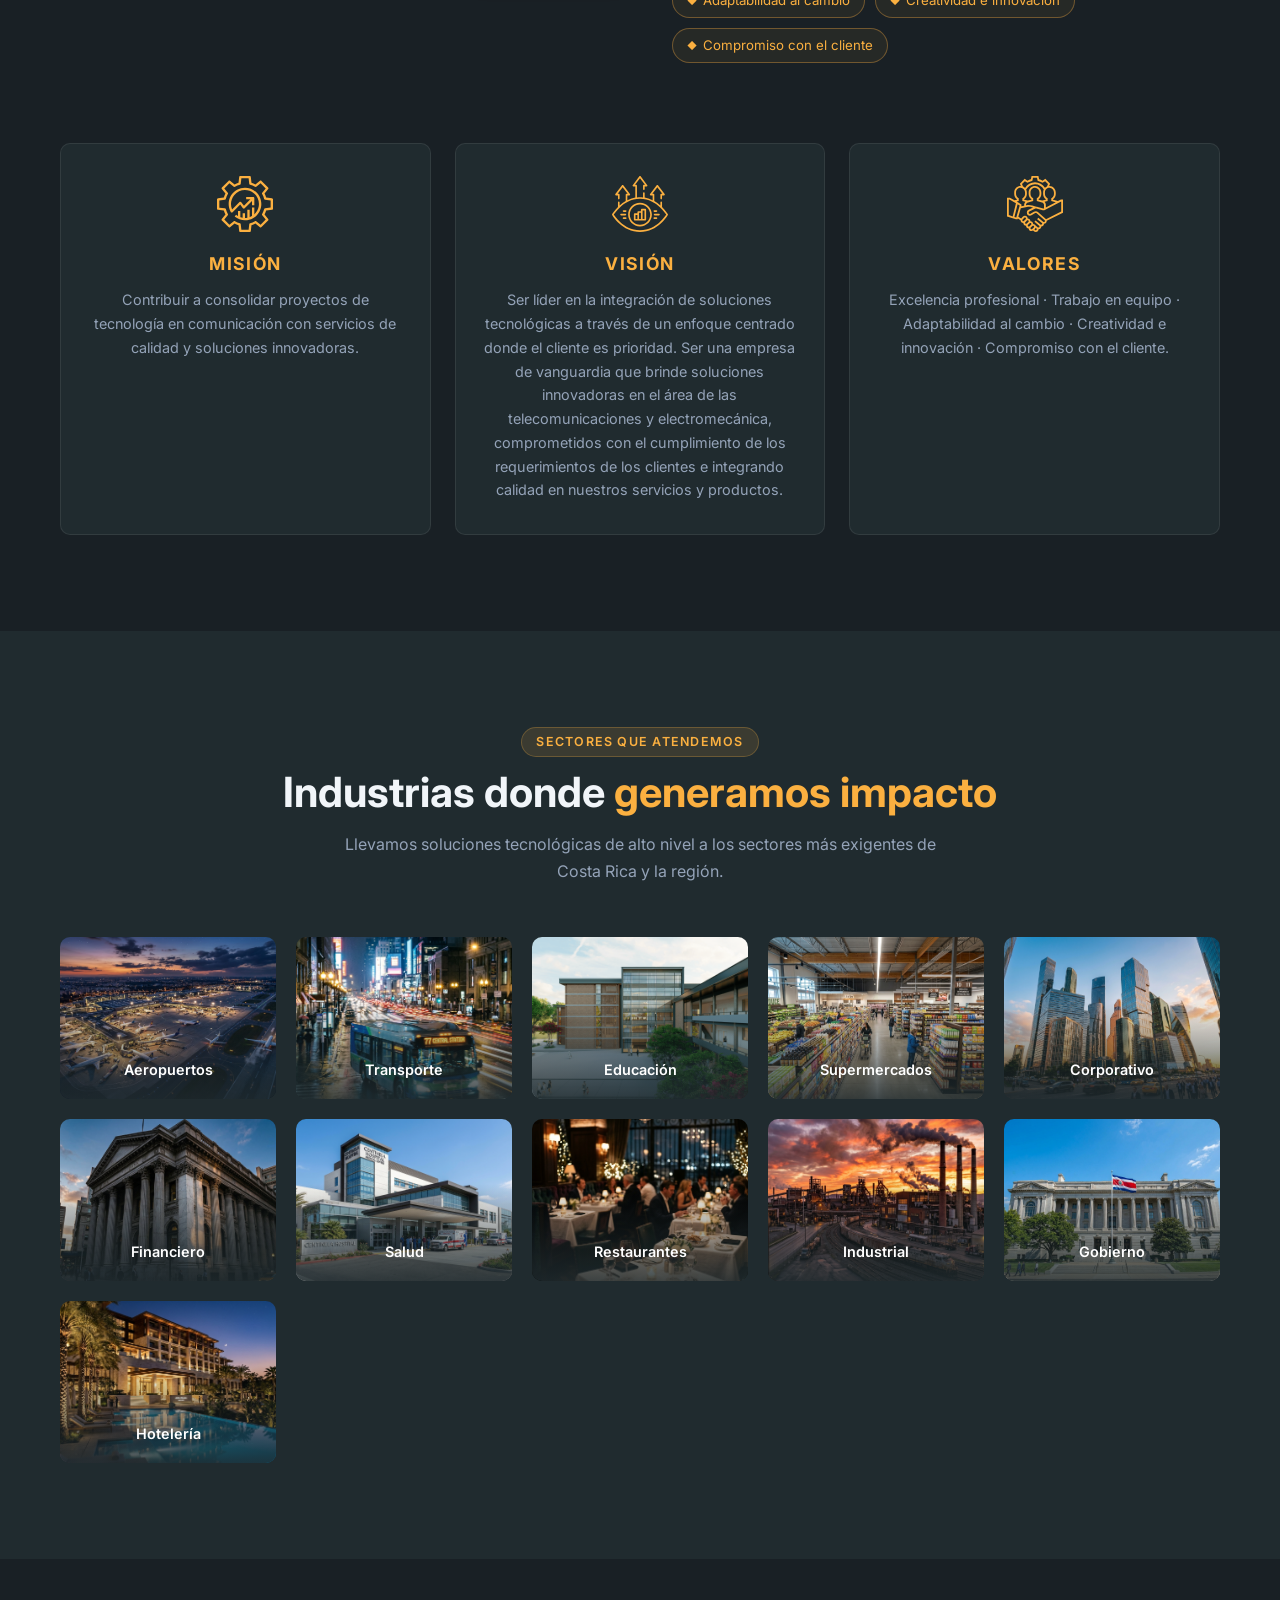
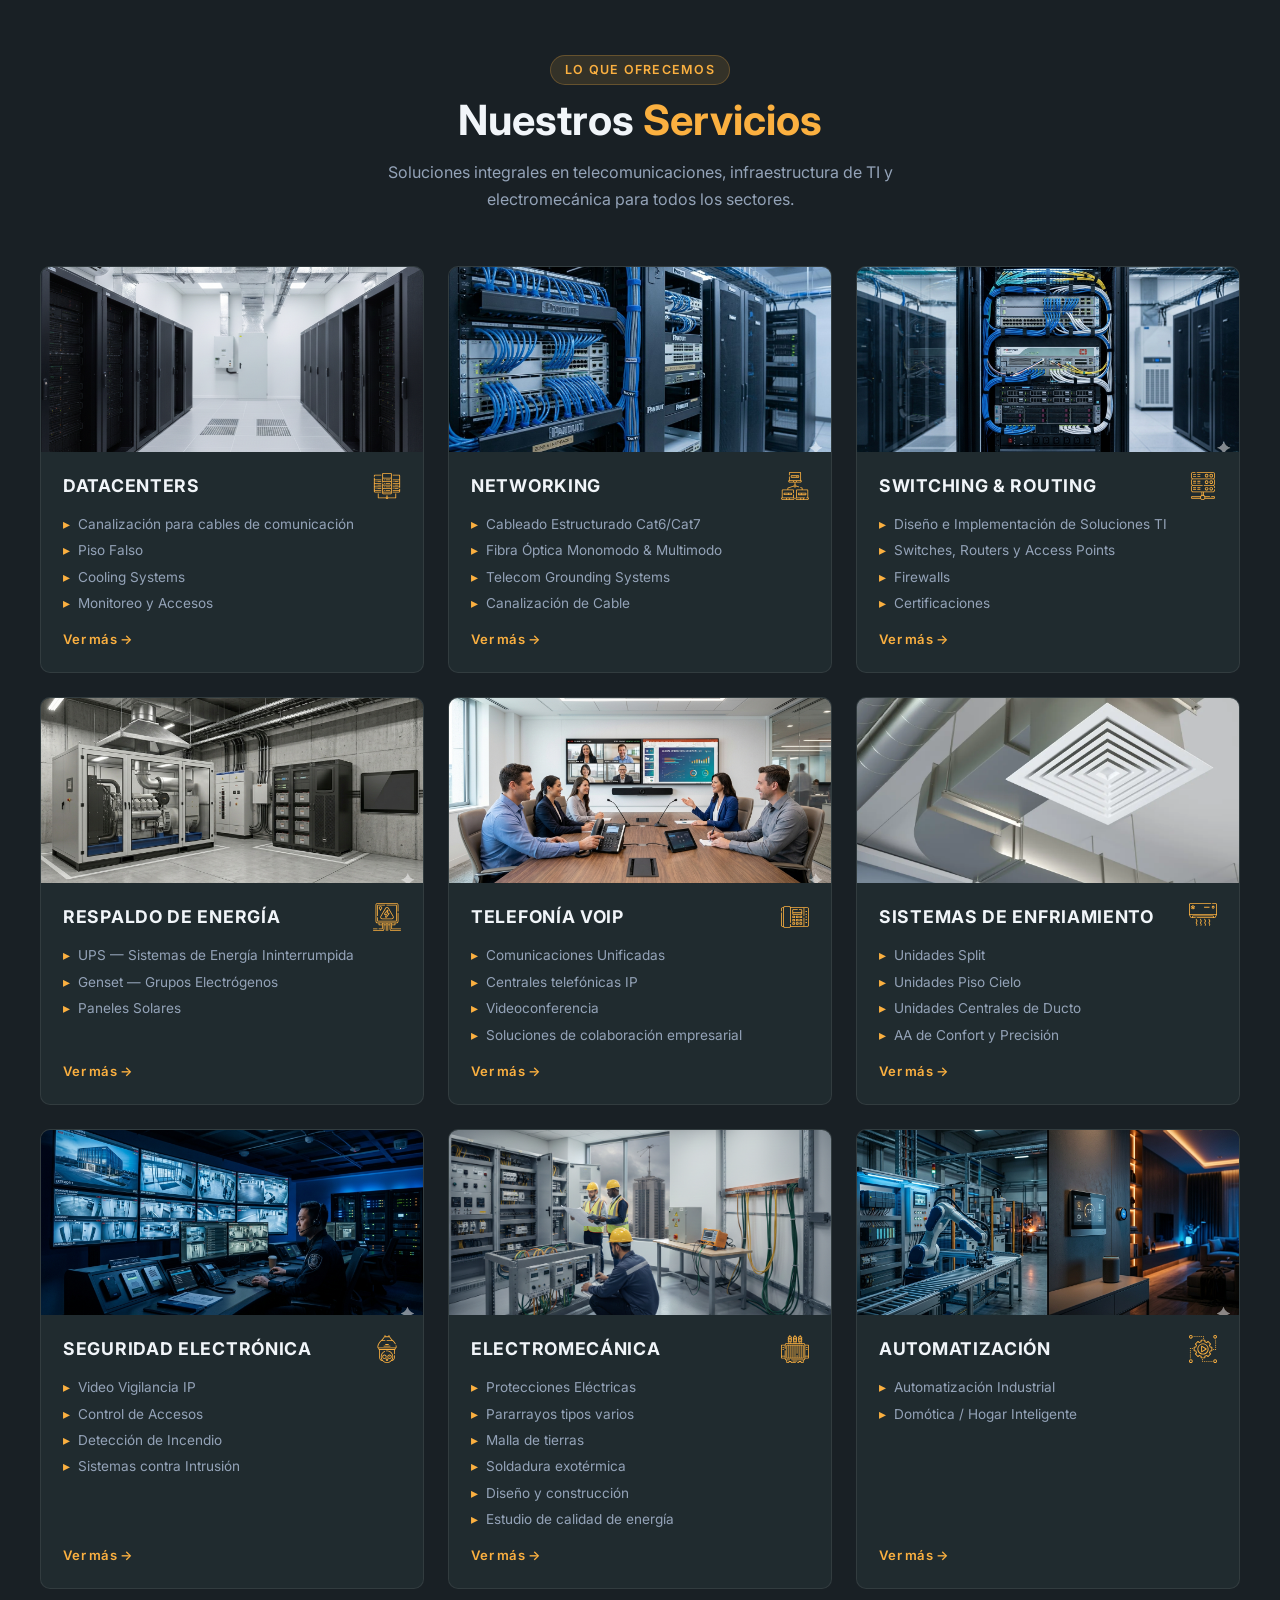
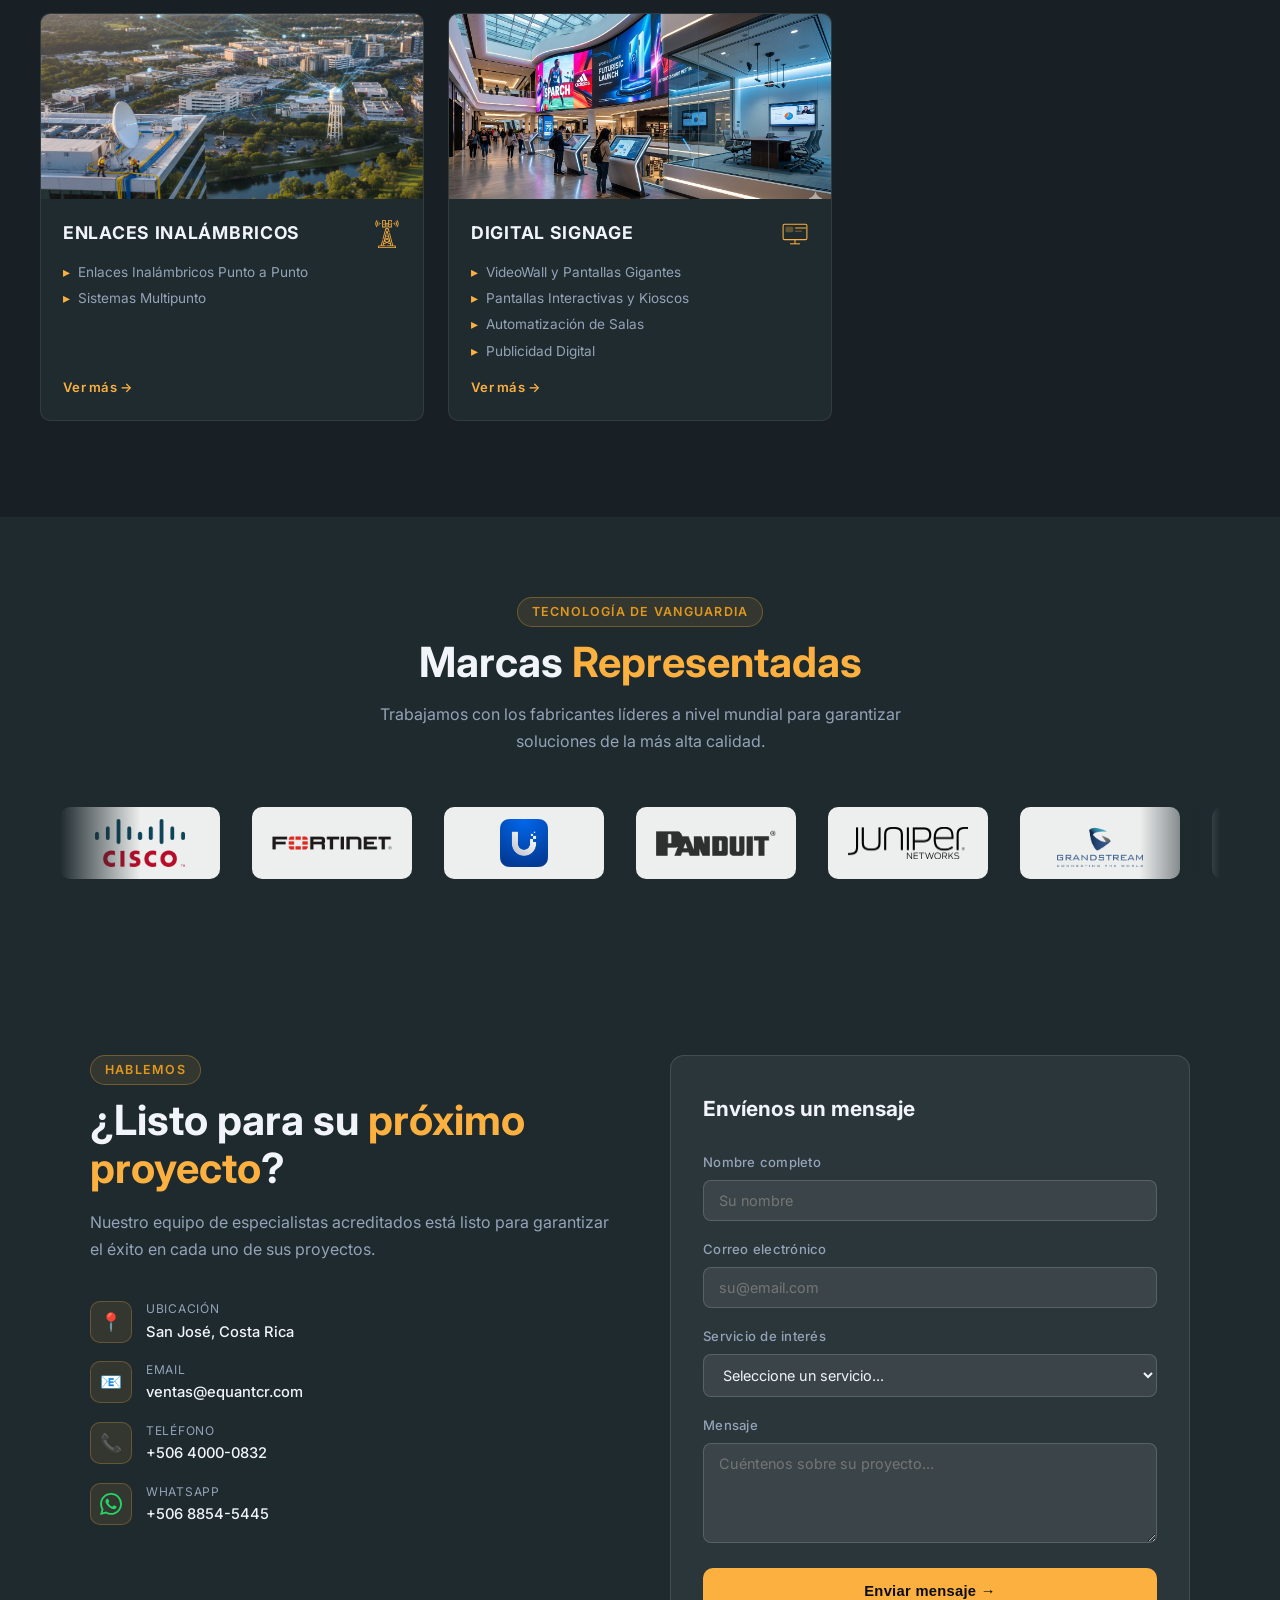
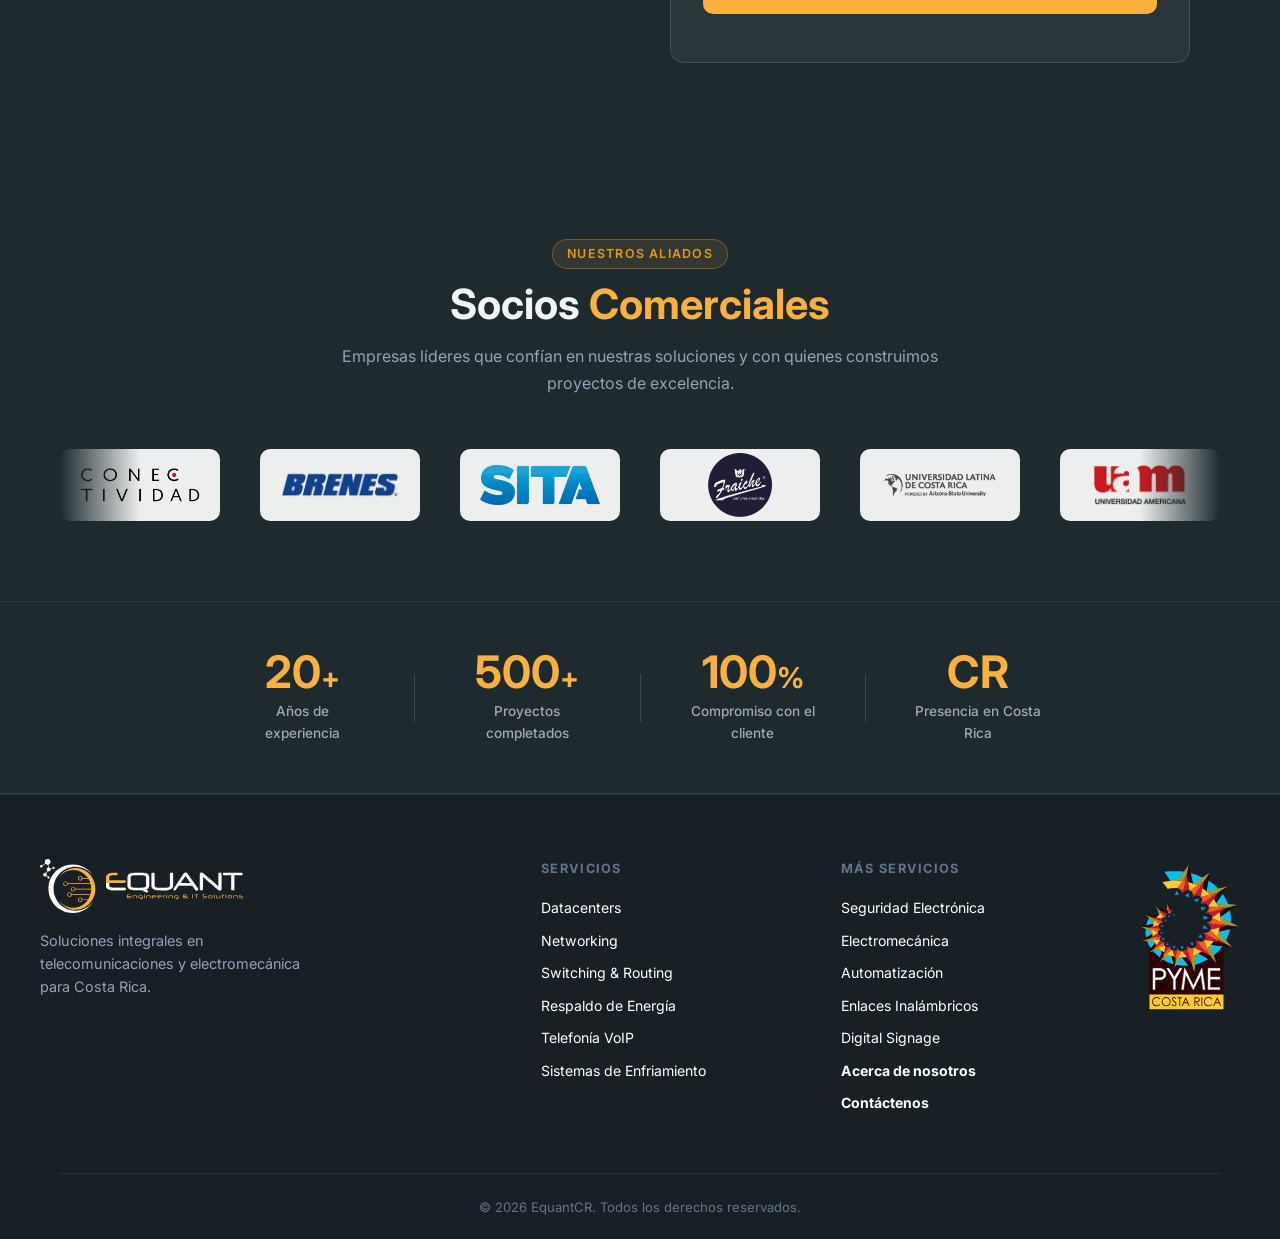
==== commit 6c75fa58: "Agrega puntos Diseño y construcción y Calidad de energía en card de Electromecánica Co-Authored-By: " ====
--- a/index.html
+++ b/index.html
@@ -258,7 +258,7 @@
           <a href="electromecanica.html" class="service-title-link"><h3 class="service-title" data-i18n="svc.name.electro">ELECTROMECÁNICA</h3></a>
           <div class="service-icon" style="width:28px;height:28px;flex-shrink:0;"><img src="images/icons/transformer-yellow.svg" alt="ELECTROMECÁNICA" class="service-icon-img"></div>
         </div>
-        <ul class="service-list"><li><span class="bullet">▸</span> <span data-i18n="svc.elec.li1">Protecciones Eléctricas</span></li><li><span class="bullet">▸</span> <span data-i18n="svc.elec.li2">Pararrayos tipos varios</span></li><li><span class="bullet">▸</span> <span data-i18n="svc.elec.li3">Malla de tierras</span></li><li><span class="bullet">▸</span> <span data-i18n="svc.elec.li4">Soldadura exotérmica</span></li></ul>
+        <ul class="service-list"><li><span class="bullet">▸</span> <span data-i18n="svc.elec.li1">Protecciones Eléctricas</span></li><li><span class="bullet">▸</span> <span data-i18n="svc.elec.li2">Pararrayos tipos varios</span></li><li><span class="bullet">▸</span> <span data-i18n="svc.elec.li3">Malla de tierras</span></li><li><span class="bullet">▸</span> <span data-i18n="svc.elec.li4">Soldadura exotérmica</span></li><li><span class="bullet">▸</span> <span data-i18n="svc.elec.li5">Diseño y construcción</span></li><li><span class="bullet">▸</span> <span data-i18n="svc.elec.li6">Estudio de calidad de energía</span></li></ul>
         <a href="electromecanica.html" class="service-card-btn" data-i18n="services.cta">Ver más →</a>
       </div>
       <div class="service-card-glow"></div>
@@ -547,6 +547,8 @@
       'svc.elec.li2': 'Pararrayos tipos varios',
       'svc.elec.li3': 'Malla de tierras',
       'svc.elec.li4': 'Soldadura exotérmica',
+      'svc.elec.li5': 'Diseño y construcción',
+      'svc.elec.li6': 'Estudio de calidad de energía',
       'svc.auto.li1': 'Automatización Industrial',
       'svc.auto.li2': 'Domótica / Hogar Inteligente',
       'svc.links.li1': 'Enlaces Inalámbricos Punto a Punto',
@@ -677,6 +679,8 @@
       'svc.elec.li2': 'Various Lightning Rods',
       'svc.elec.li3': 'Grounding Grid',
       'svc.elec.li4': 'Exothermic Welding',
+      'svc.elec.li5': 'Design and Construction',
+      'svc.elec.li6': 'Power Quality Study',
       'svc.auto.li1': 'Industrial Automation',
       'svc.auto.li2': 'Home Automation / Smart Home',
       'svc.links.li1': 'Point-to-Point Wireless Links',
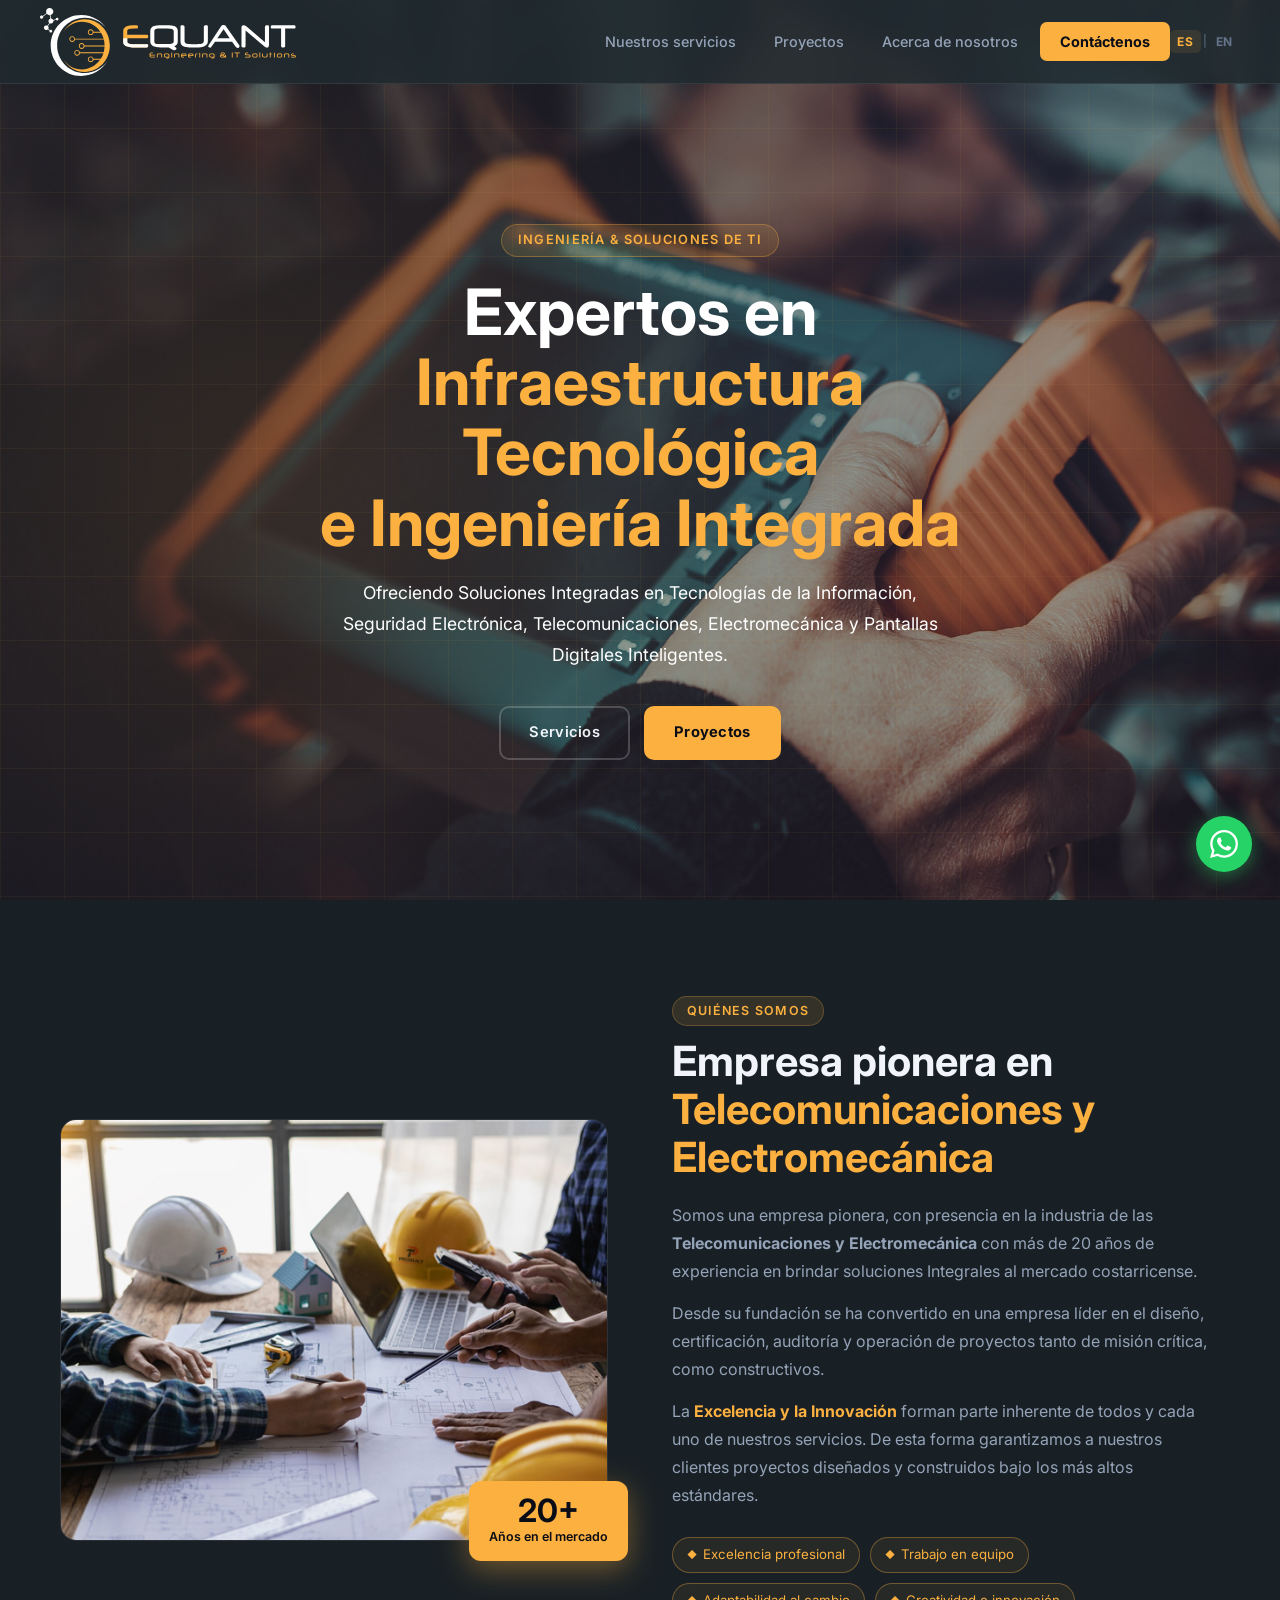
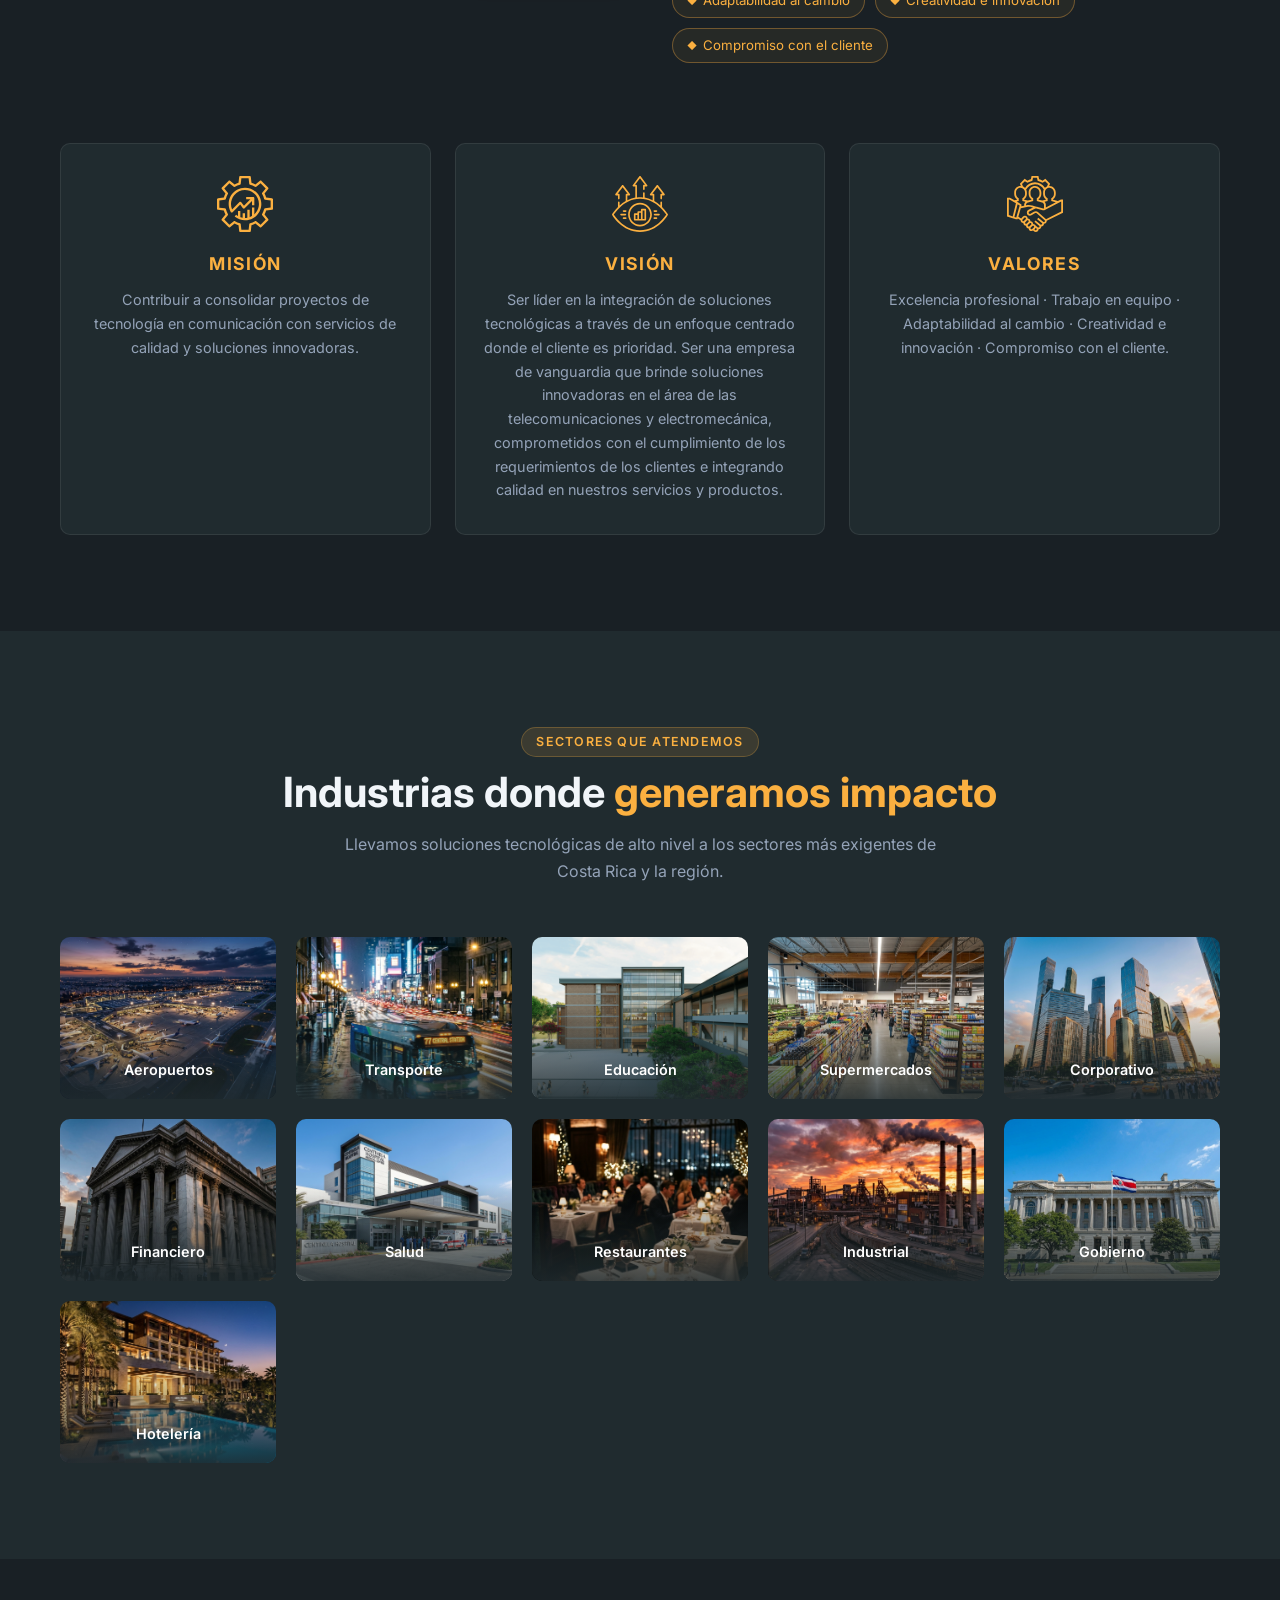
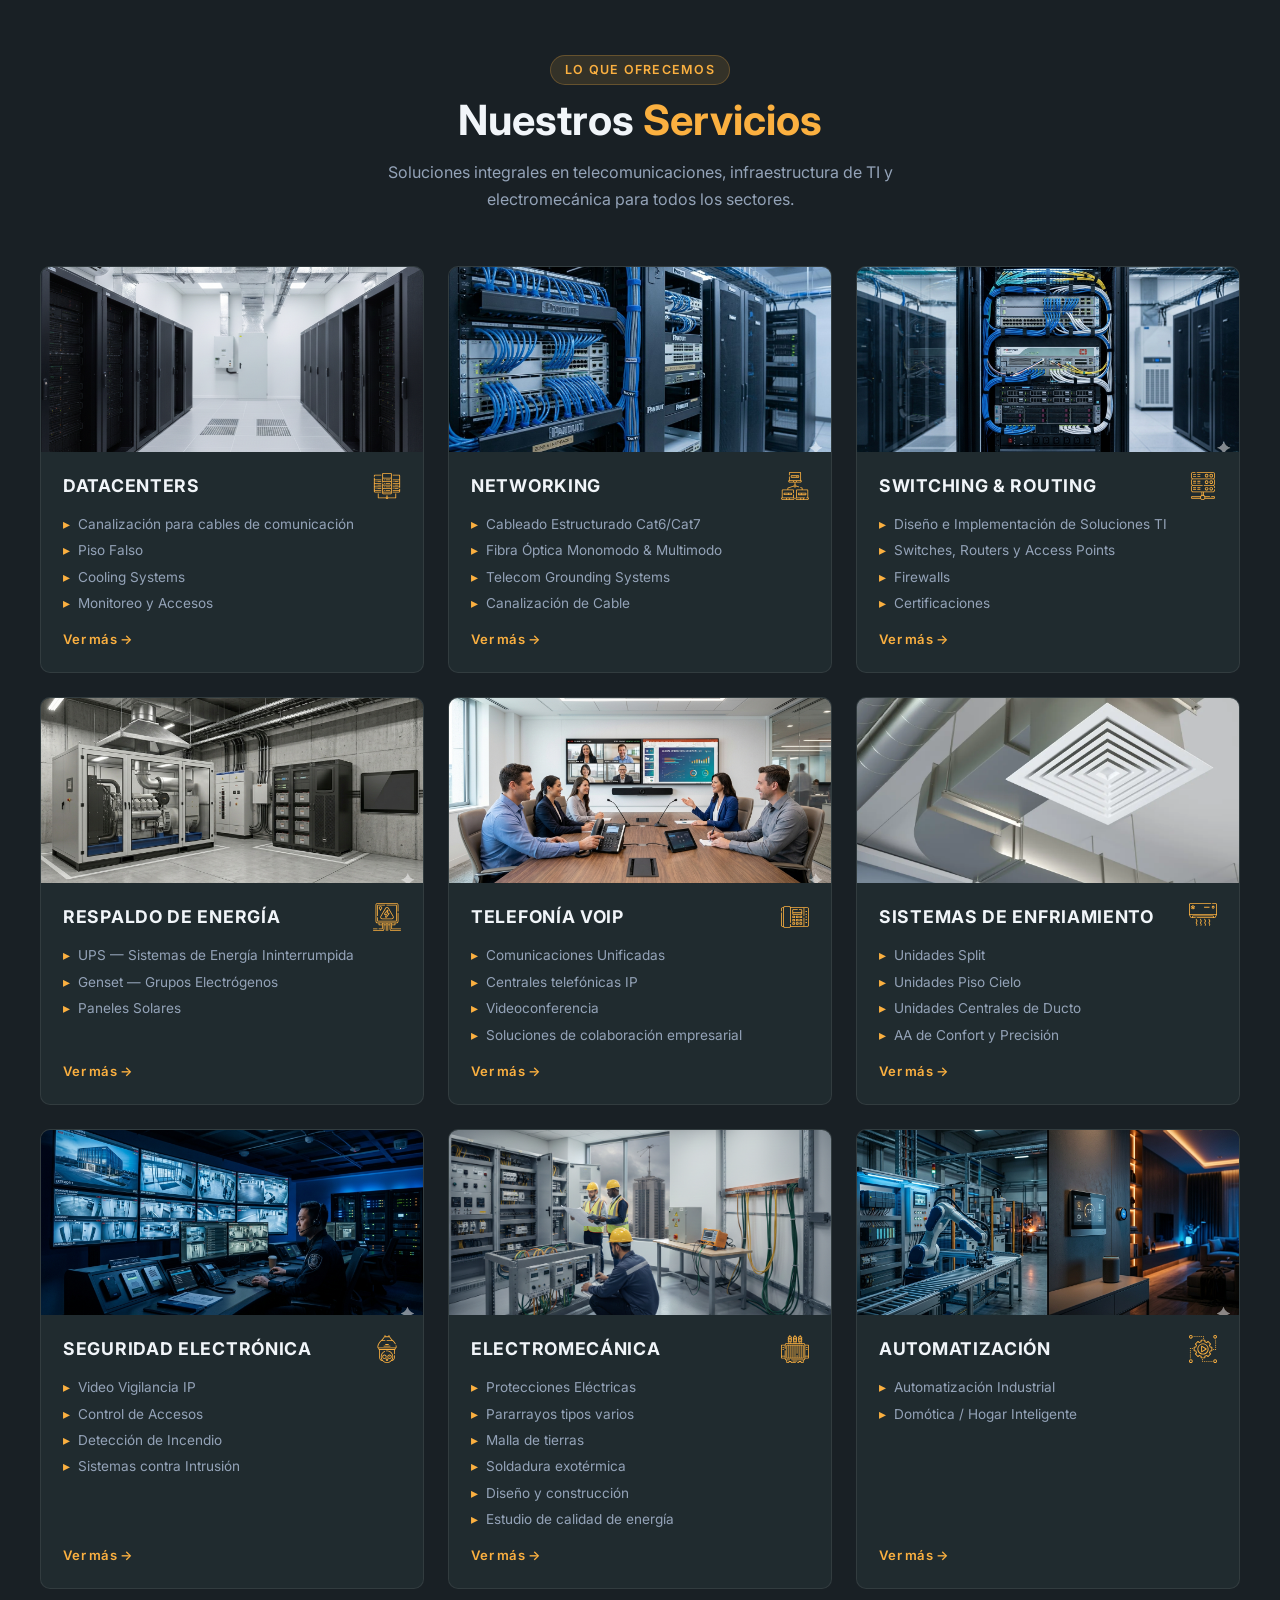
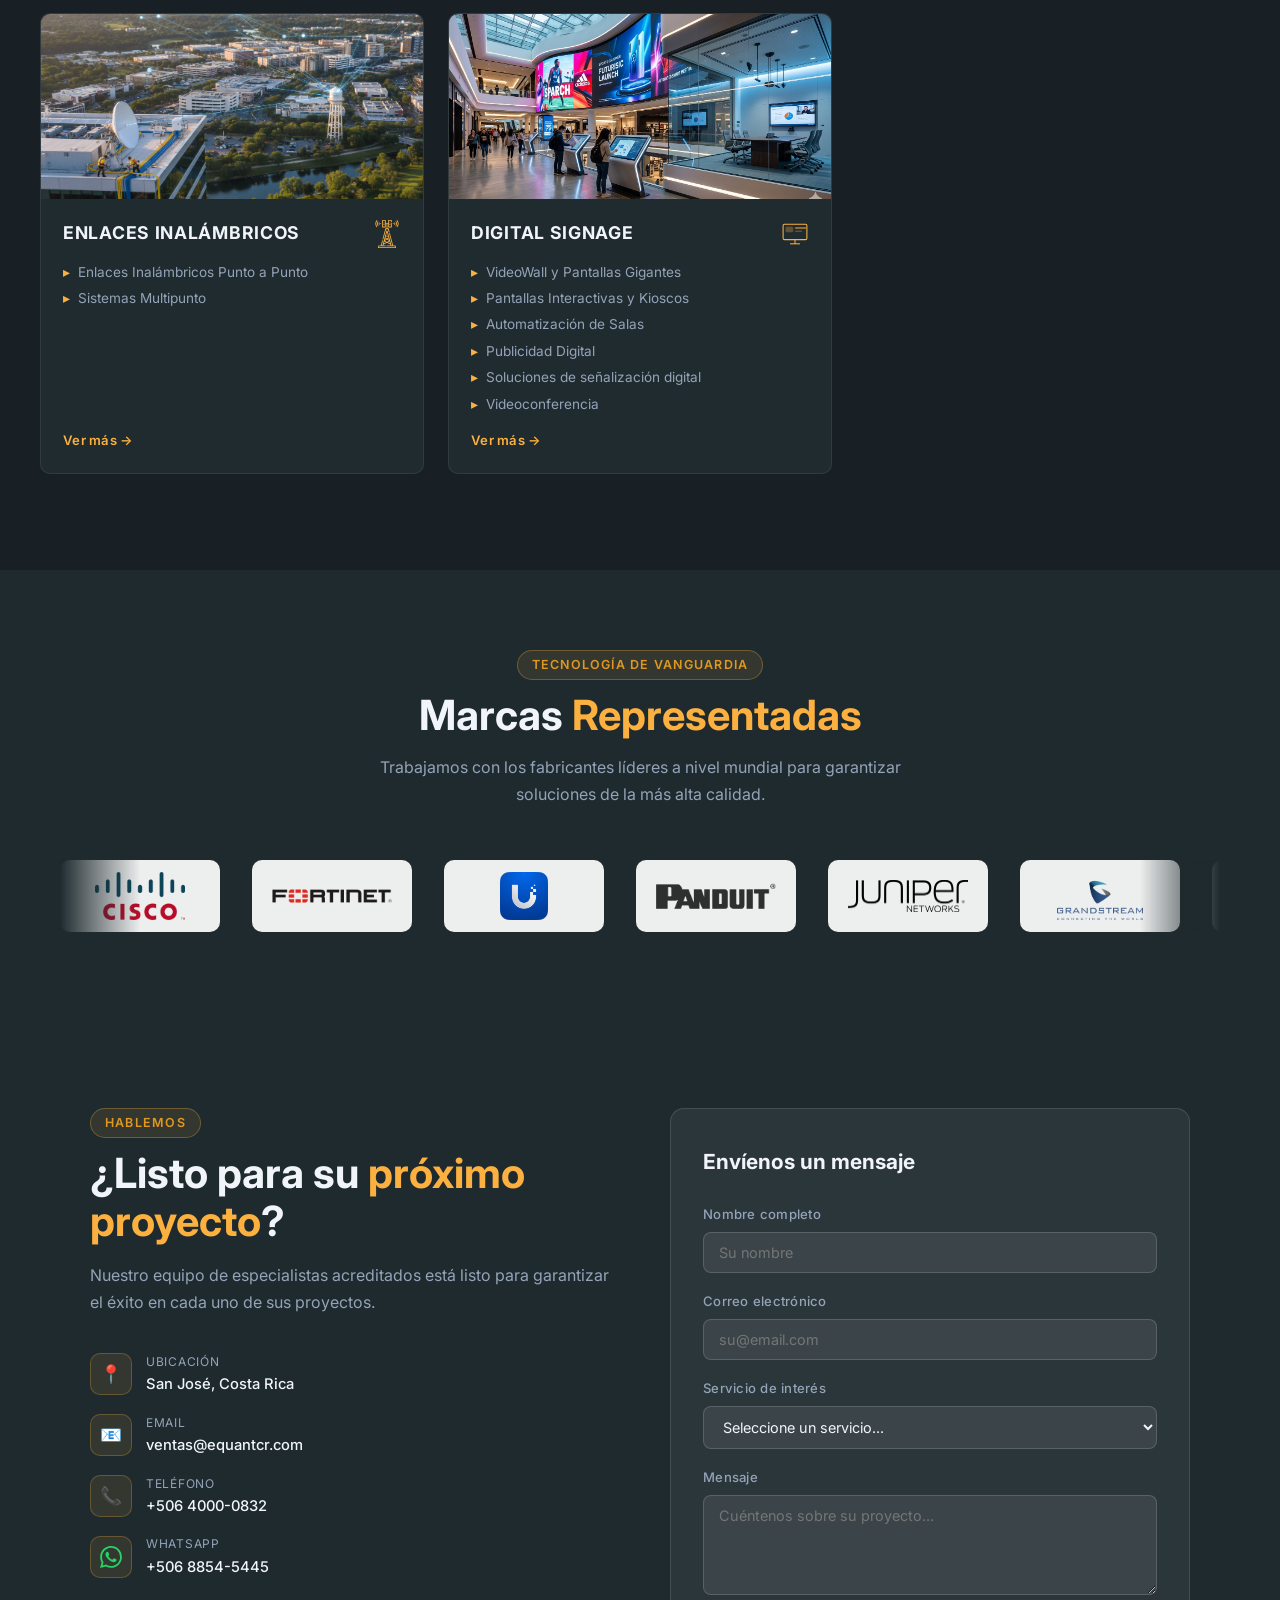
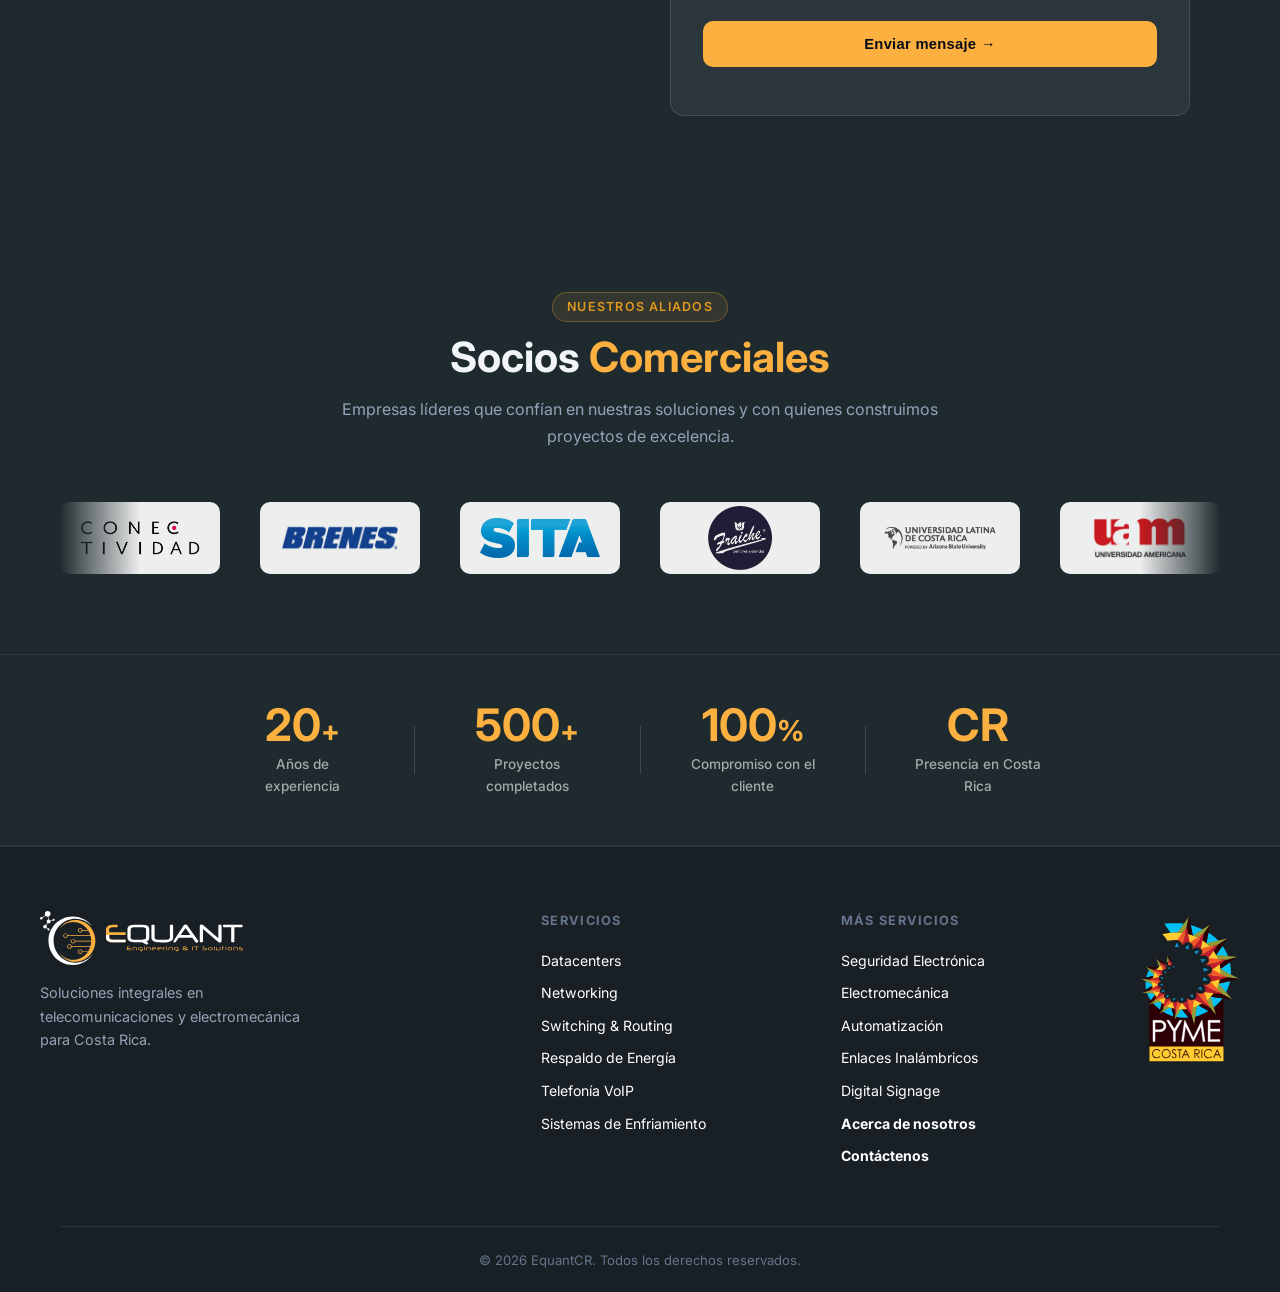
==== commit 71798c34: "Agrega card Kioscos en Digital Signage, nuevos puntos en servicios e imágenes Co-Authored-By: Claude" ====
--- a/index.html
+++ b/index.html
@@ -297,7 +297,7 @@
           <a href="digitalSignage.html" class="service-title-link"><h3 class="service-title">DIGITAL SIGNAGE</h3></a>
           <div class="service-icon" style="width:28px;height:28px;flex-shrink:0;"><svg viewBox="0 0 40 40" fill="none" xmlns="http://www.w3.org/2000/svg"><rect x="3" y="6" width="34" height="22" rx="2" stroke="#FBB040" stroke-width="1.5"></rect><line x1="20" y1="28" x2="20" y2="34" stroke="#FBB040" stroke-width="1.5"></line><line x1="13" y1="34" x2="27" y2="34" stroke="#FBB040" stroke-width="1.5"></line><rect x="7" y="10" width="10" height="7" rx="1" fill="#FBB040" opacity="0.3" stroke="#FBB040" stroke-width="1"></rect><rect x="20" y="10" width="16" height="3" rx="1" fill="#FBB040" opacity="0.5"></rect><rect x="20" y="15" width="10" height="2" rx="1" fill="#FBB040" opacity="0.3"></rect></svg></div>
         </div>
-        <ul class="service-list"><li><span class="bullet">▸</span> <span data-i18n="svc.signage.li1">VideoWall y Pantallas Gigantes</span></li><li><span class="bullet">▸</span> <span data-i18n="svc.signage.li2">Pantallas Interactivas y Kioscos</span></li><li><span class="bullet">▸</span> <span data-i18n="svc.signage.li3">Automatización de Salas</span></li><li><span class="bullet">▸</span> <span data-i18n="svc.signage.li4">Publicidad Digital</span></li></ul>
+        <ul class="service-list"><li><span class="bullet">▸</span> <span data-i18n="svc.signage.li1">VideoWall y Pantallas Gigantes</span></li><li><span class="bullet">▸</span> <span data-i18n="svc.signage.li2">Pantallas Interactivas y Kioscos</span></li><li><span class="bullet">▸</span> <span data-i18n="svc.signage.li3">Automatización de Salas</span></li><li><span class="bullet">▸</span> <span data-i18n="svc.signage.li4">Publicidad Digital</span></li><li><span class="bullet">▸</span> <span data-i18n="svc.signage.li5">Soluciones de señalización digital</span></li><li><span class="bullet">▸</span> <span data-i18n="svc.signage.li6">Videoconferencia</span></li></ul>
         <a href="digitalSignage.html" class="service-card-btn" data-i18n="services.cta">Ver más →</a>
       </div>
       <div class="service-card-glow"></div>
@@ -557,6 +557,8 @@
       'svc.signage.li2': 'Pantallas Interactivas y Kioscos',
       'svc.signage.li3': 'Automatización de Salas',
       'svc.signage.li4': 'Publicidad Digital',
+      'svc.signage.li5': 'Soluciones de señalización digital',
+      'svc.signage.li6': 'Videoconferencia',
       'svc.name.dc': 'Datacenters',
       'svc.name.net': 'Networking',
       'svc.name.sw': 'Switching & Routing',
@@ -689,6 +691,8 @@
       'svc.signage.li2': 'Interactive Displays and Kiosks',
       'svc.signage.li3': 'Room Automation',
       'svc.signage.li4': 'Digital Advertising',
+      'svc.signage.li5': 'Digital Signage Solutions',
+      'svc.signage.li6': 'Video Conferencing',
       'svc.name.dc': 'Datacenters',
       'svc.name.net': 'Networking',
       'svc.name.sw': 'Switching & Routing',
